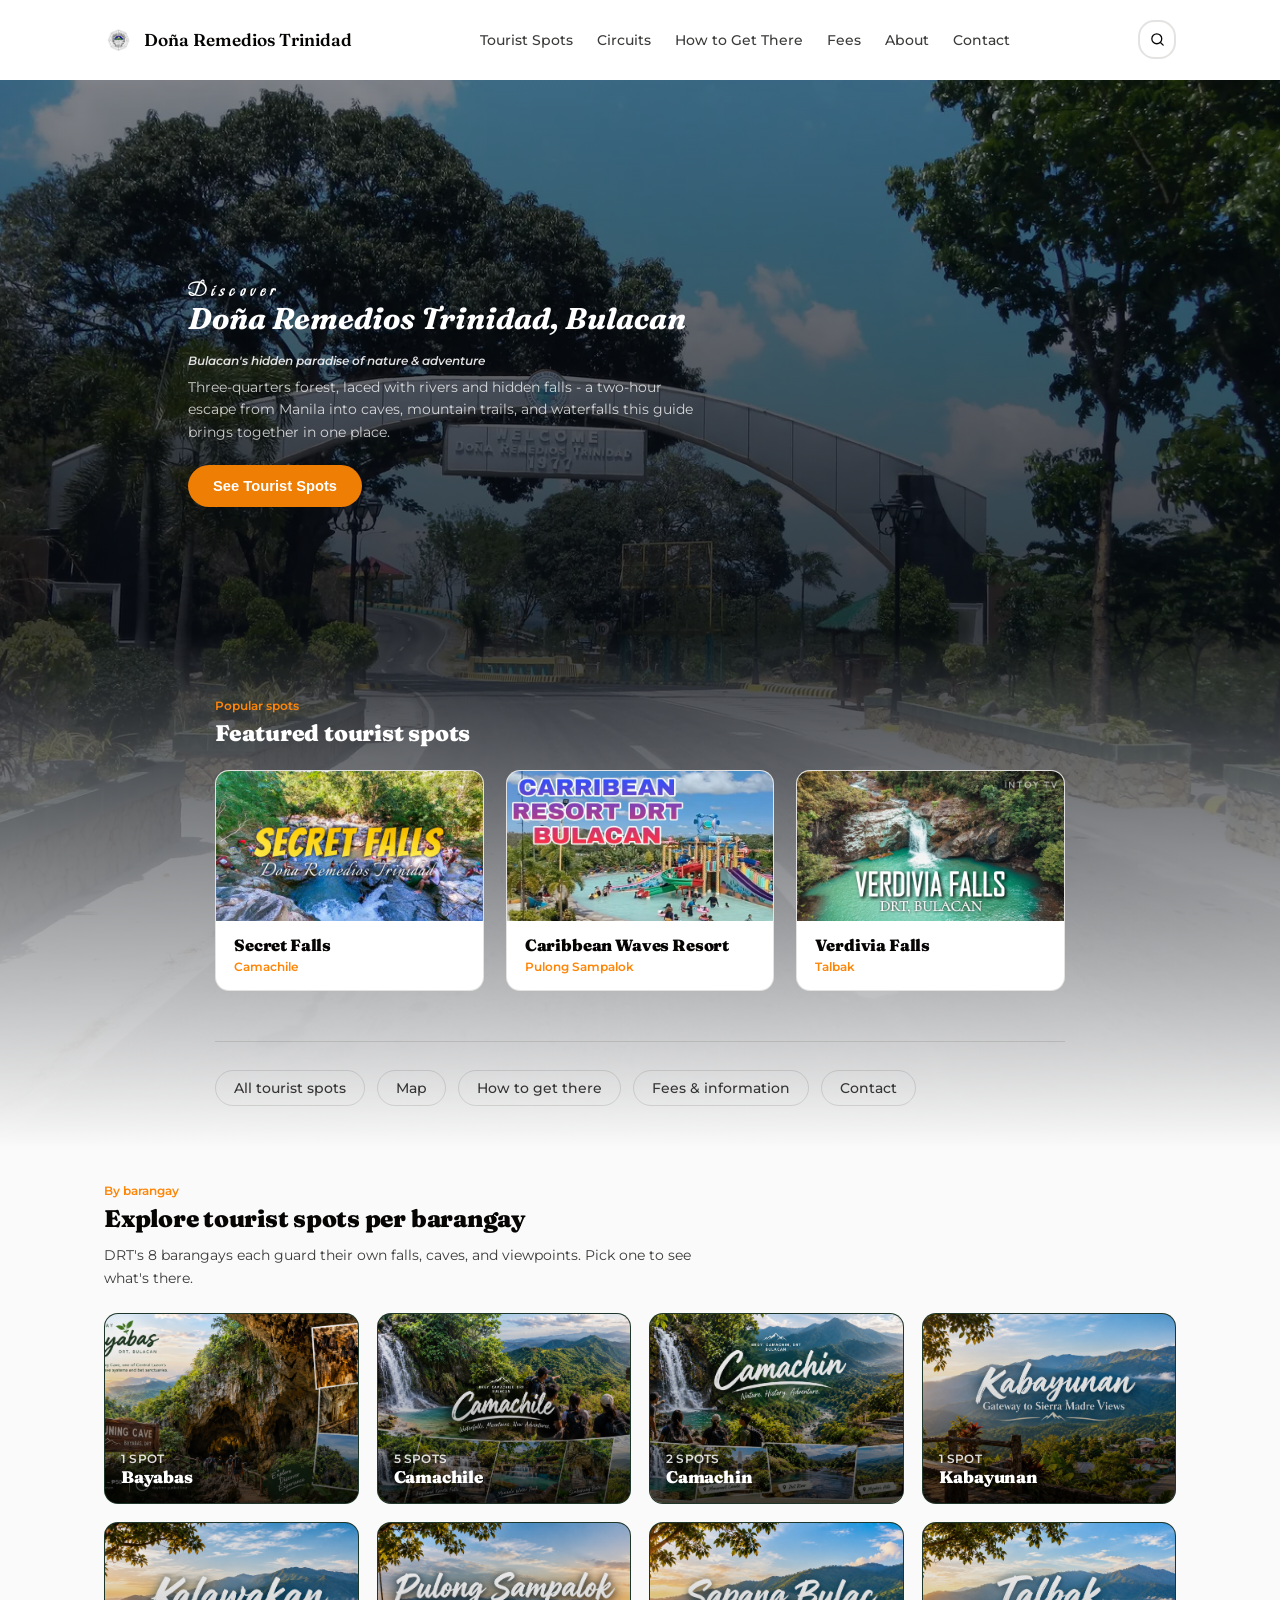
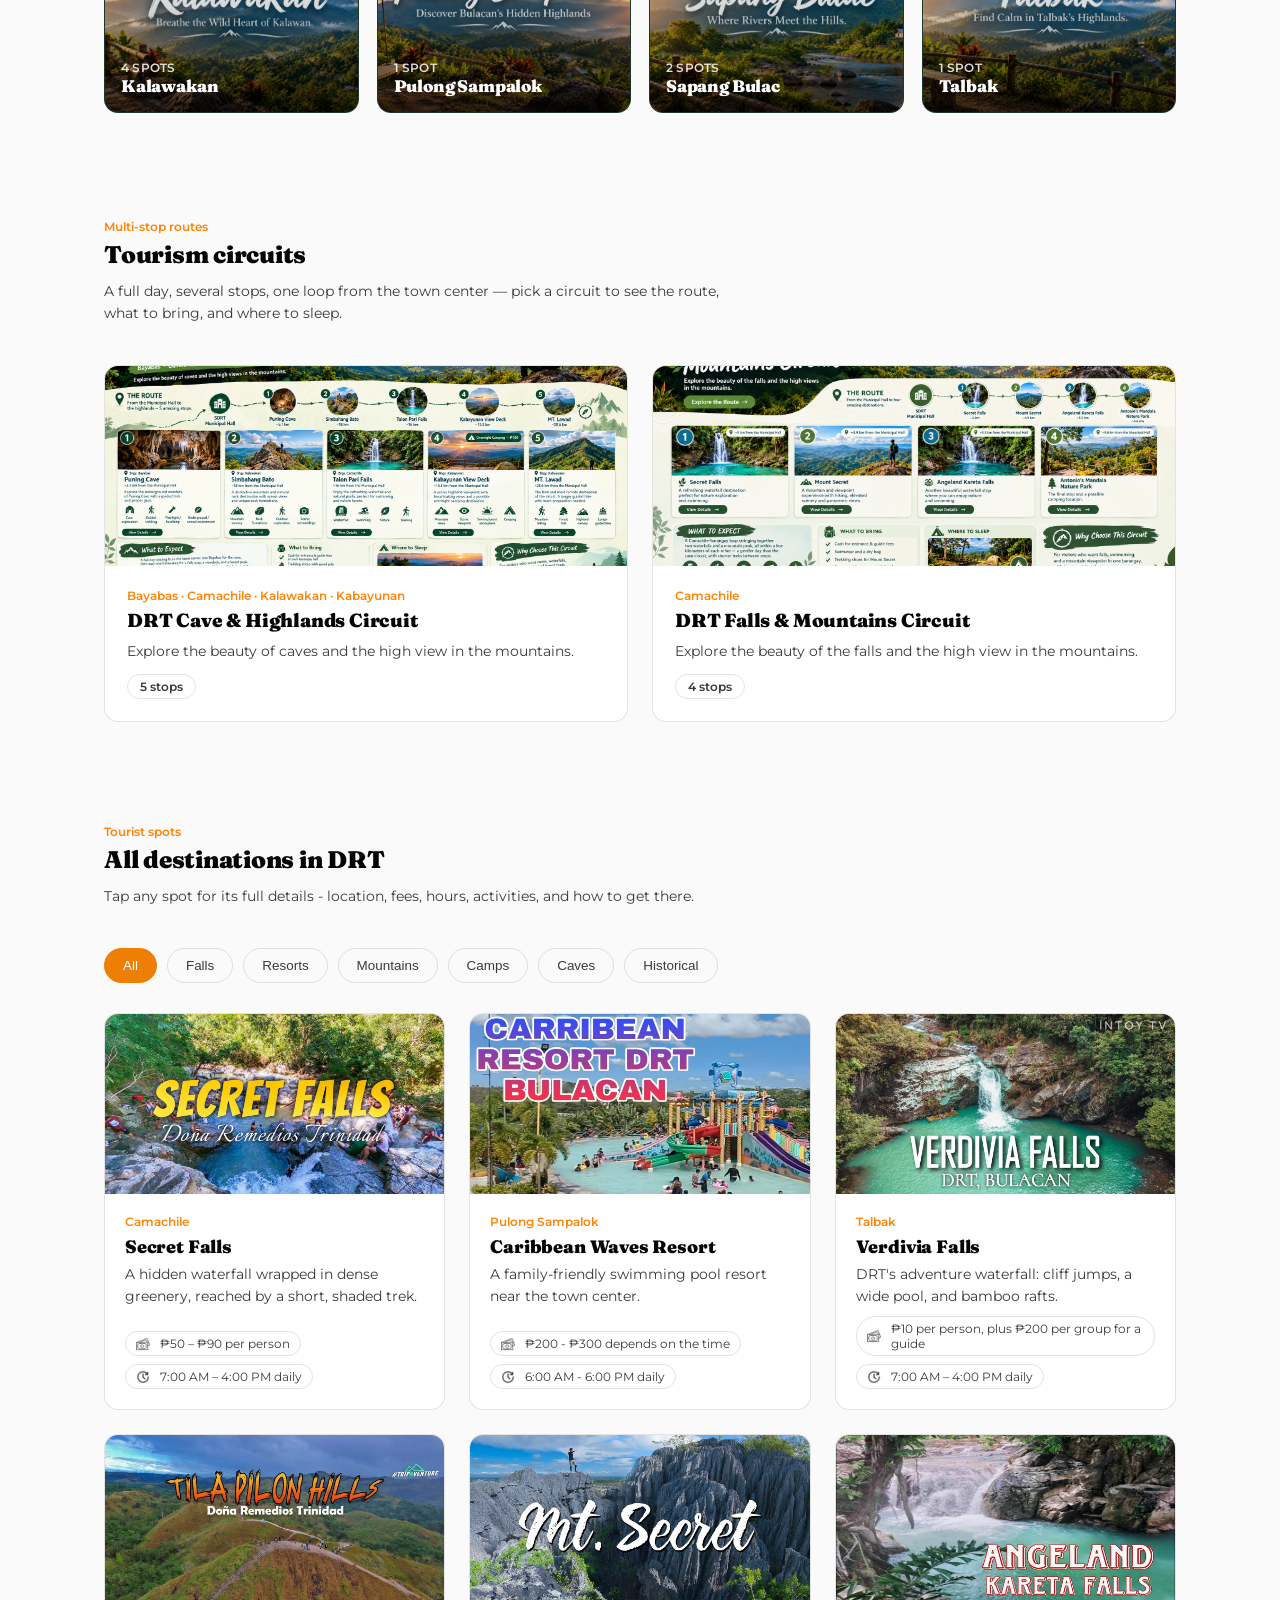
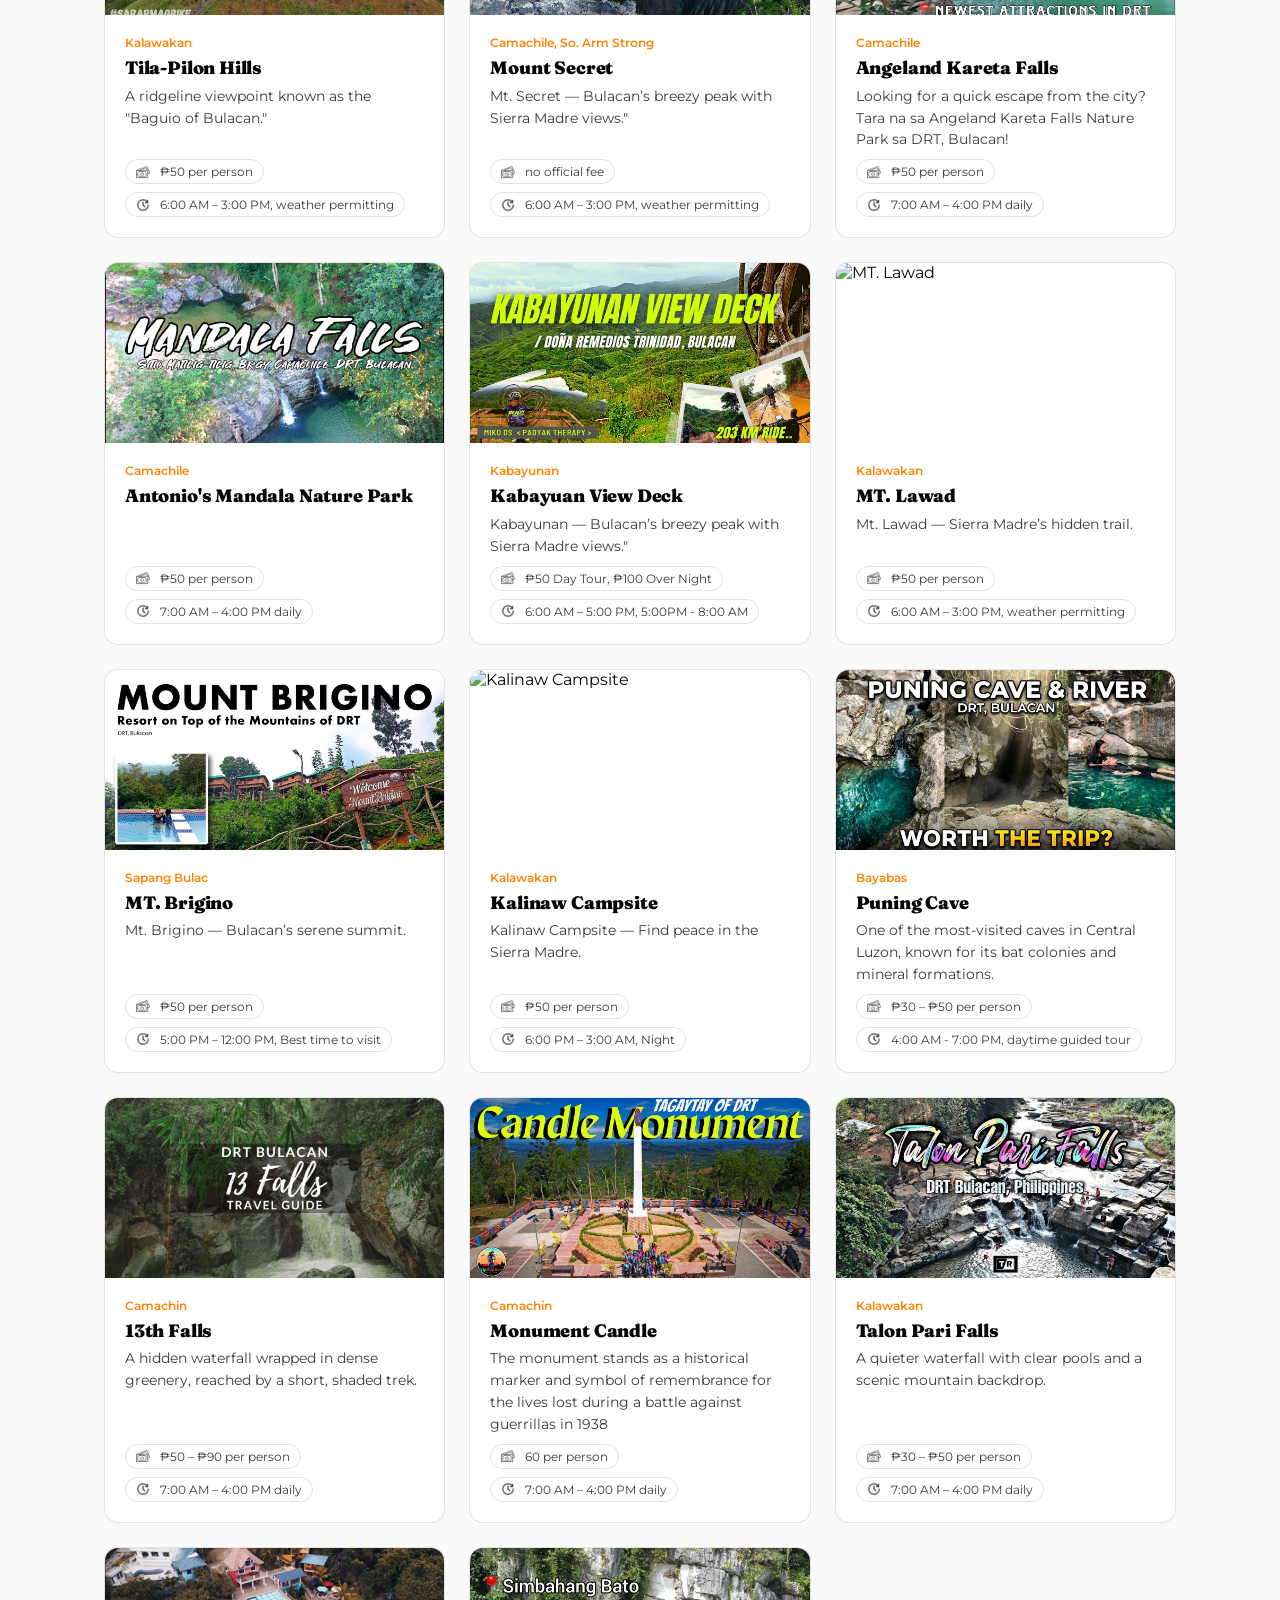
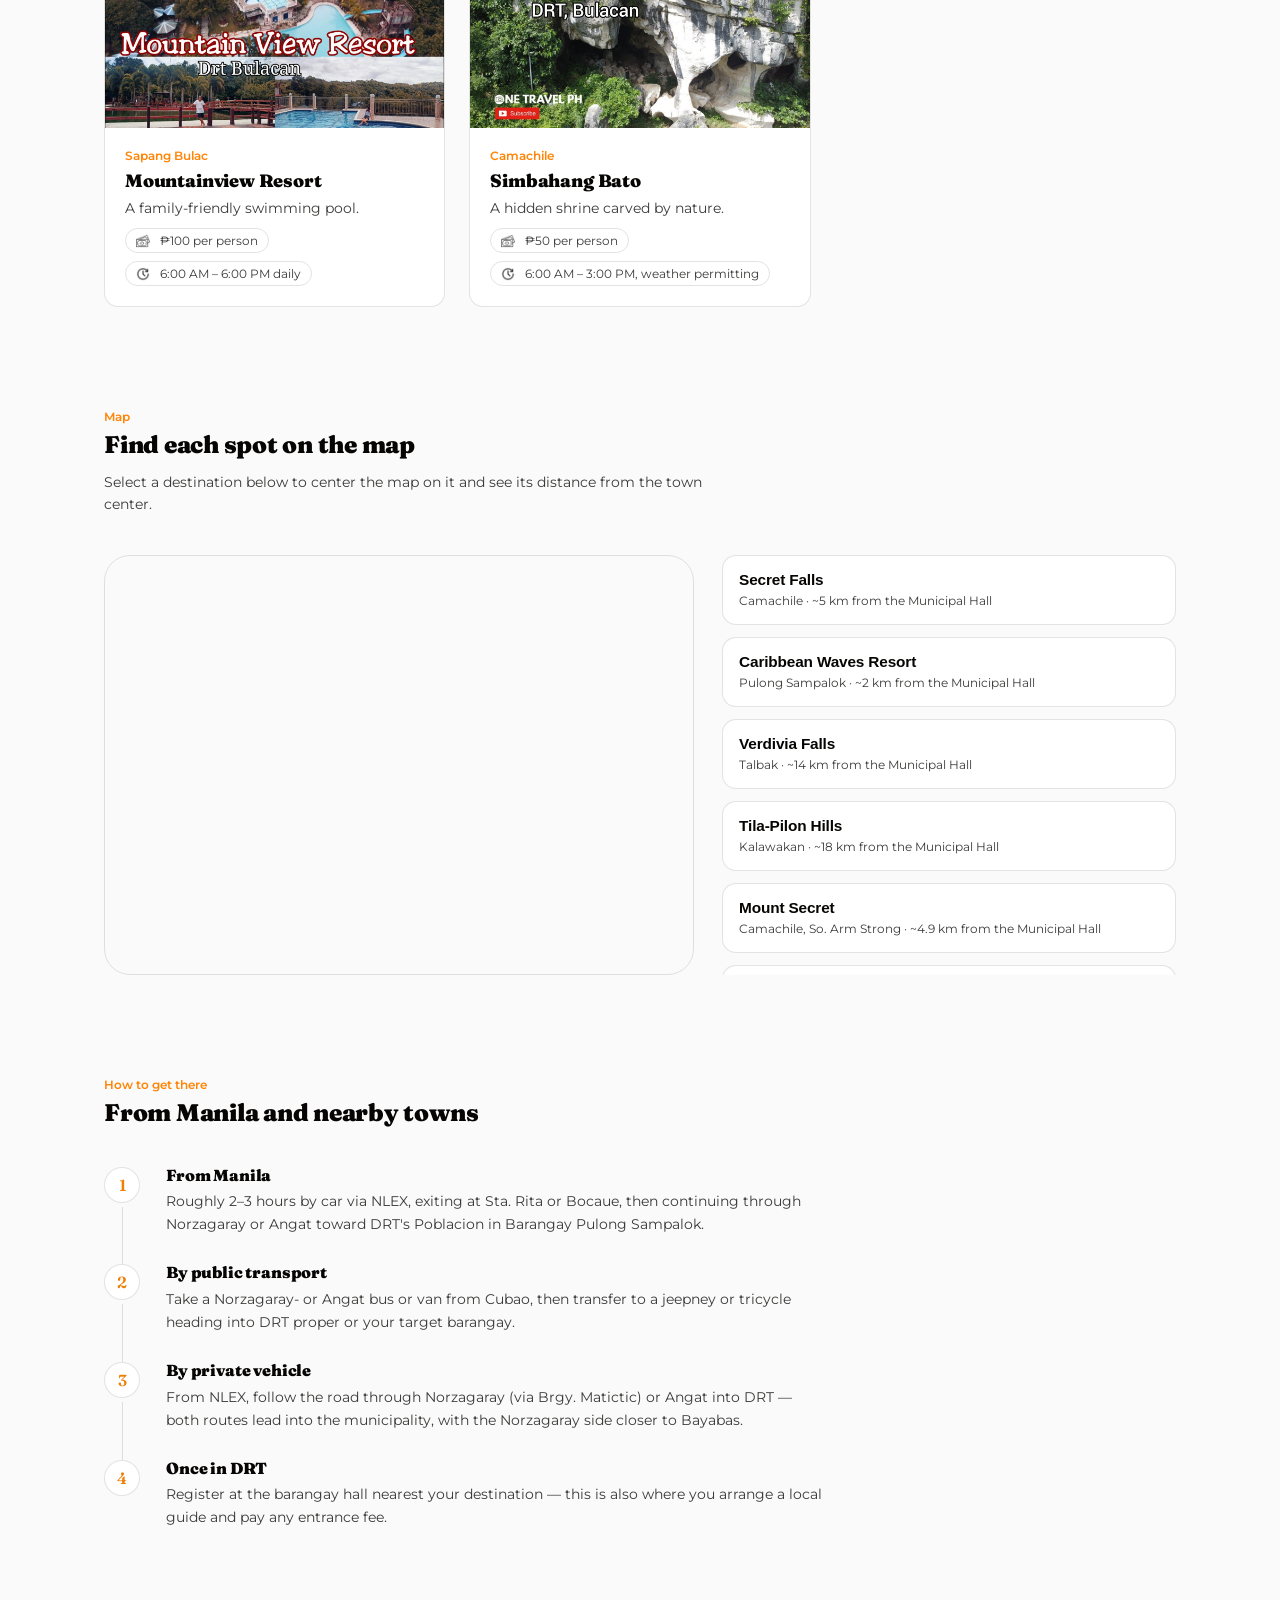
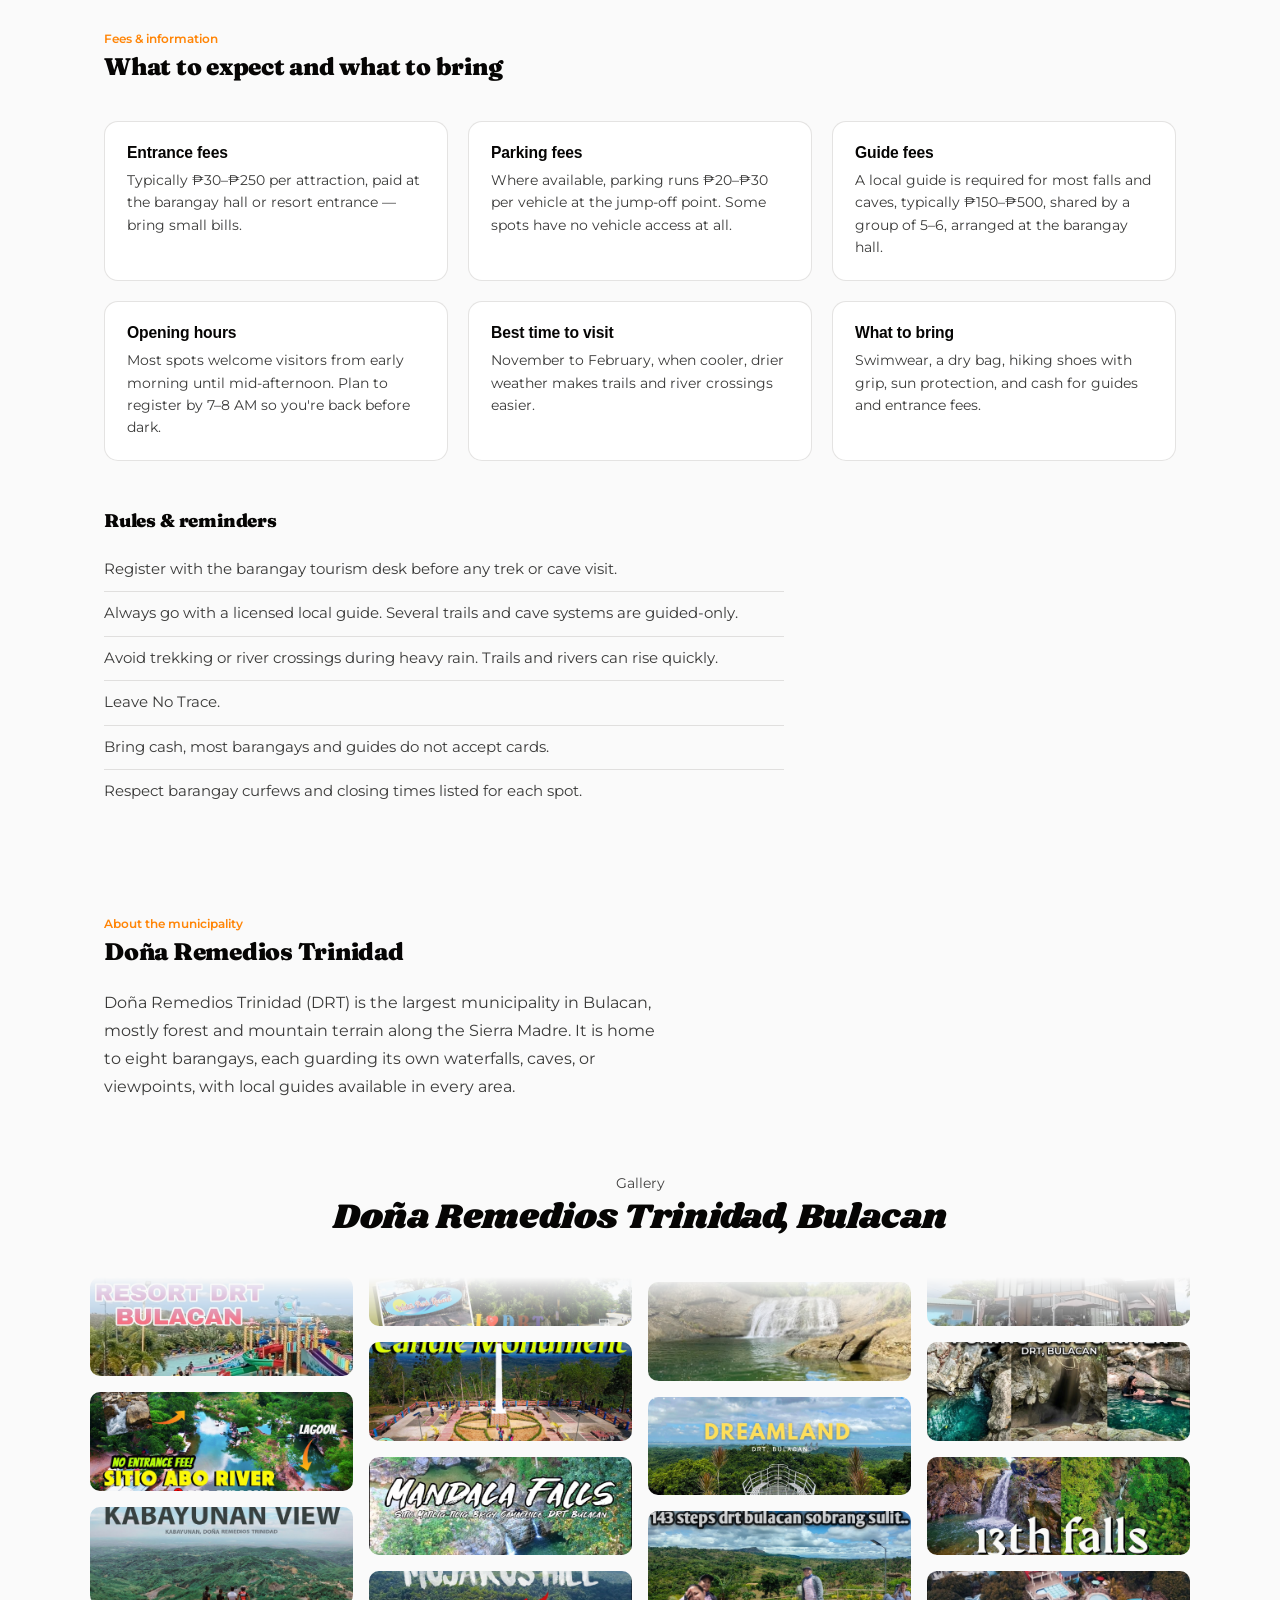
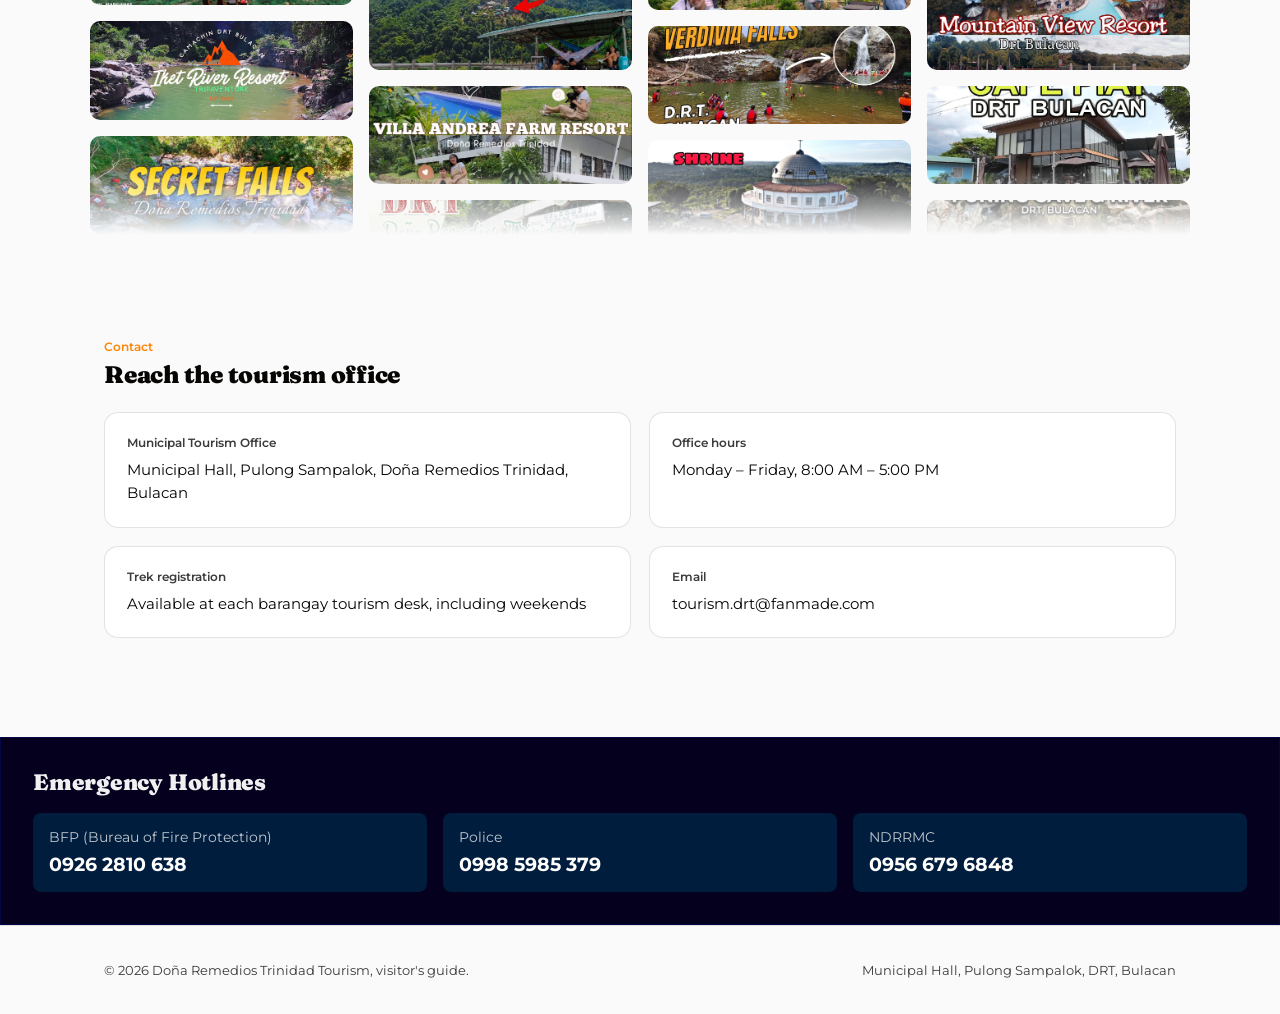
==== index.html @ 66dc741a "Add files via upload" ====
<!DOCTYPE html>
<html lang="en">
<head>
<meta charset="UTF-8">
<meta name="viewport" content="width=device-width, initial-scale=1.0">
<title>Doña Remedios Trinidad, Tourism Infomation</title>
<meta property="og:description" content="Bulacan's hidden paradise of nature and adventure.">
<meta name="google-site-verification" content="P0dgLpGMWsLiXskzpO_BP8j19hp_2osZcboId7dhQ0w" />
<meta name="msvalidate.01" content="FDBFBFBB916D1C356C876370F8D4CD67" />

<!-- Preload the LCP hero image (webp, responsive) so the browser starts fetching the right size immediately -->
<link rel="preload" as="image" type="image/webp"
      href="arko/arko1-1600.webp"
      imagesrcset="arko/arko1-640.webp 640w, arko/arko1-1080.webp 1080w, arko/arko1-1600.webp 1600w, arko/arko1-2560.webp 2560w"
      imagesizes="100vw" fetchpriority="high">
<link rel="preconnect" href="https://fonts.googleapis.com">
<link rel="preconnect" href="https://fonts.gstatic.com" crossorigin>
<link rel="preconnect" href="https://api.fontshare.com">
<link rel="preconnect" href="https://cdn.jsdelivr.net">

<link rel="stylesheet" href="https://api.fontshare.com/v2/css?f[]=switzer@800&display=swap">
<link href="https://fonts.googleapis.com/css2?family=Fraunces:opsz,wght@9..144,600;9..144,700;9..144,900&family=Montserrat:wght@400;500;600;700&family=Shrikhand&family=Beau+Rivage&display=swap" rel="stylesheet">
<link rel="stylesheet" href="styles.css">
</head>
<body>
<nav id="nav">
<div class="navwrap">
<a href="#home" class="logo">
<img src="icon/Drtlogo.png" alt="DRT Tourism" width="32" height="32">
Doña Remedios Trinidad
</a>
<ul class="navlinks" id="navlinks">
<li><a href="#spots">Tourist Spots</a></li>
<li><a href="#circuits">Circuits</a></li>
<li><a href="#getting-there">How to Get There</a></li>
<li><a href="#fees">Fees</a></li>
<li><a href="#about">About</a></li>
<li><a href="#contact">Contact</a></li>
</ul>
<div class="navtools">
<button class="icon-btn" id="searchToggle" aria-label="Search" title="Search">
<svg width="17" height="17" viewBox="0 0 24 24" fill="none"><circle cx="11" cy="11" r="7" stroke="currentColor" stroke-width="1.8"/><path d="M20 20L16.5 16.5" stroke="currentColor" stroke-width="1.8" stroke-linecap="round"/></svg>
</button>
<button class="hamburger" id="hamburger" aria-label="Menu"><span></span><span></span><span></span></button>
</div>
</div>
</nav>

<div id="searchBox">
<div class="wrap">
<svg width="18" height="18" viewBox="0 0 24 24" fill="none"><circle cx="11" cy="11" r="7" stroke="currentColor" stroke-width="1.8"/><path d="M20 20L16.5 16.5" stroke="currentColor" stroke-width="1.8" stroke-linecap="round"/></svg>
<input type="text" id="searchInput" placeholder="Search tourist spots, barangays, activities…">
<button class="icon-btn" id="searchClose">✕</button>
</div>
<div id="searchResults"></div>
</div>

<!--home-->
<section id="home">
<div class="hero-media">
<picture>
<source type="image/webp" sizes="100vw"
        srcset="arko/arko1-640.webp 640w, arko/arko1-1080.webp 1080w, arko/arko1-1600.webp 1600w, arko/arko1-2560.webp 2560w">
<img src="arko/arko1-1600.jpg"
     srcset="arko/arko1-640.jpg 640w, arko/arko1-1080.jpg 1080w, arko/arko1-1600.jpg 1600w, arko/arko1-2560.jpg 2560w"
     sizes="100vw"
     fetchpriority="high" decoding="async"
     alt="Welcome arch entrance to Doña Remedios Trinidad, Bulacan">
</picture>
</div>
<div class="hero-scrim"></div>
<div class="wrap hero-inner">
<h1 class="hero-title">
<span class="line" id="disc">Discover</span>
<span class="line accent">Doña Remedios Trinidad, Bulacan</span>
</h1>
<p class="hero-tagline" id="1">Bulacan's hidden paradise of nature &amp; adventure</p>
<p class="hero-desc" id="2">Three-quarters forest, laced with rivers and hidden falls - a two-hour escape from Manila into caves, mountain trails, and waterfalls this guide brings together in one place.</p>
<div class="hero-ctas">
<a href="#spots" class="btn btn-primary">See Tourist Spots</a>

</div>
</div>
<div class="wrap home-below">
<div class="section-head small">
<div class="eyebrow">Popular spots</div>
<h2>Featured tourist spots</h2>
</div>
<div class="featured-grid" id="featuredGrid"></div>
<div class="quicknav" id="quickNav"></div>
</div>
</section>


<!--explore per barangay-->
<section id="barangay-explore">
<div class="wrap">
<div class="section-head small">
<div class="eyebrow">By barangay</div>
<h2>Explore tourist spots per barangay</h2>
<p>DRT's 8 barangays each guard their own falls, caves, and viewpoints. Pick one to see what's there.</p>
</div>
<div class="brgy-grid" id="brgyGrid"></div>
</div>


</section>
<!-- circuit details -->
<section id="circuits">
<div class="wrap">
<div class="section-head">
<div class="eyebrow">Multi-stop routes</div>
<h2>Tourism circuits</h2>
<p>A full day, several stops, one loop from the town center — pick a circuit to see the route, what to bring, and where to sleep.</p>
</div>
<div class="circuit-grid" id="circuitGrid"></div>
</div>
</section>

<!--spots-->
<!--spots-->
<section id="spots">
<div class="wrap">
<div class="section-head">
<div class="eyebrow">Tourist spots</div>
<h2>All destinations in DRT</h2>
<p>Tap any spot for its full details - location, fees, hours, activities, and how to get there.</p>
</div>
<div class="spot-filters" id="spotFilters"></div>
<div class="spot-grid" id="spotGrid"></div>
</div>
</section>


<!--maps-->
<section id="map">
<div class="wrap">
<div class="section-head">
<div class="eyebrow">Map</div>
<h2>Find each spot on the map</h2>
<p>Select a destination below to center the map on it and see its distance from the town center.</p>
</div>
<div class="map-grid">
<div class="map-frame">
<iframe id="mapEmbed" loading="lazy" src="https://www.google.com/maps?q=Do%C3%B1a+Remedios+Trinidad,+Bulacan,+Philippines&output=embed" allowfullscreen></iframe>
</div>
<div class="map-list" id="mapList"></div>
</div>
</div>
</section>

<!--how to get there -->
<section id="getting-there">
<div class="wrap">
<div class="section-head">
<div class="eyebrow">How to get there</div>
<h2>From Manila and nearby towns</h2>
</div>
<div class="route-steps" id="routeSteps"></div>
</div>
</section>

<!-- fees -->
<section id="fees">
<div class="wrap">
<div class="section-head">
<div class="eyebrow">Fees &amp; information</div>
<h2>What to expect and what to bring</h2>
</div>
<div class="info-grid" id="infoGrid"></div>
<div class="rules-block">
<h3>Rules &amp; reminders</h3>
<ul class="rules-list" id="rulesList"></ul>
</div>
</div>
</section>

<!--about drt -->
<section id="about">
<div class="wrap about-grid">
<div>
<div class="section-head small">
<div class="eyebrow">About the municipality</div>
<h2>Doña Remedios Trinidad</h2>
</div>
<p class="about-text">Doña Remedios Trinidad (DRT) is the largest municipality in Bulacan, mostly forest and mountain terrain along the Sierra Madre. It is home to eight barangays, each guarding its own waterfalls, caves, or viewpoints, with local guides available in every area.</p>
</div>
</div>
</section>
<section id="marquee-gallery" class="drt-marquee-section">
<p class="drt-marquee-eyebrow">Gallery</p>
<h2 class="drt-marquee-title">Doña Remedios Trinidad, Bulacan</h2>
<div class="drt-marquee-grid" id="drtMarqueeGrid">
</div>
</section>

<div class="drt-marquee-lightbox" id="drtMarqueeLightbox">
<button class="drt-marquee-lightbox-close" id="drtMarqueeClose" aria-label="Close">&times;</button>
<img class="drt-marquee-lightbox-img" id="drtMarqueeLightboxImg" src="" alt="">
<div class="drt-marquee-lightbox-caption" id="drtMarqueeCaption"></div>
</div>


<!-- contact -->
<section id="contact">
<div class="wrap">
<div class="section-head small">
<div class="eyebrow">Contact</div>
<h2>Reach the tourism office</h2>
</div>
<div class="contact-grid" id="contactGrid"></div>
</div>
</section>

<!-- hotlines -->
<div class="emergency-hotlines">
<h3 id="emergency">Emergency Hotlines</h3>
<div class="hotline-grid">
<div class="hotline-card">
<span class="hotline-label">BFP (Bureau of Fire Protection)</span>
<a href="tel:09262810638" class="hotline-number">0926 2810 638</a>
</div>
<div class="hotline-card">
<span class="hotline-label">Police</span>
<a href="tel:09985985379" class="hotline-number">0998 5985 379</a>
</div>
<div class="hotline-card">
<span class="hotline-label">NDRRMC</span>
<a href="tel:09566796848" class="hotline-number">0956 679 6848</a>
</div>
</div>
</div>

<footer>
<div class="wrap footer-inner">
<span>&#xA9; 2026 Doña Remedios Trinidad Tourism, visitor's guide.</span>
<span>Municipal Hall, Pulong Sampalok, DRT, Bulacan</span>
</div>
</footer>

<!-- other details -->
<div id="detailModal">
<button class="dm-close" id="dmClose" aria-label="Close">✕</button>
<div class="dm-inner">
<div class="dm-media" id="dmMedia"></div>
<div class="dm-body">
<p class="dm-tag" id="dmTag"></p>
<h3 id="dmTitle"></h3>
<p class="dm-desc" id="dmDesc"></p>
<div class="dm-meta" id="dmMeta"></div>
<div class="dm-rules" id="dmRules"></div>
<a class="btn btn-primary dm-dir" id="dmDirections" target="_blank">Get Directions</a>
</div>
</div>
</div>
<div id="circuitModal">
  <button class="dm-close" id="circClose" aria-label="Close">✕</button>
  <div class="circ-inner">
    <div class="circ-media" id="circMedia"></div>
    <div class="circ-body">
      <p class="dm-tag" id="circTag"></p>
      <h3 id="circTitle"></h3>
      <p class="dm-desc" id="circDesc"></p>

      <div class="circ-subhead">Route</div>
      <div class="circ-route" id="circRoute"></div>

      <div class="circ-subhead">Stops</div>
      <div class="circ-stops" id="circStops"></div>

      <div class="circ-info-grid" id="circInfo"></div>

      <a class="btn btn-primary dm-dir" id="circDirections" target="_blank">Get Directions</a>
    </div>
  </div>
</div>

<script src="data.js" defer></script>
<script src="barangay/barangay-data.js" defer></script>
<script src="script.js" defer></script>
</body>
</html>
---- styles.css ----
:root {
    --bg: #fafafa;
    --bg-alt: #f5f5f5#f5f5f5;
    --surface: #ffffff;
    --surface-2: #f6f0e3;
    --text: #060504;
    --text-dim: rgba(4, 4, 3, 0.78);
    --text-faint: rgba(4, 4, 3, 0.78);
    --fern: #ef7e04;
    --river: #ff8507;
    --verdigris: #2c6e6a;
    --keppel: #3e8f79;
    --tea-green: #e4d9be;
    --gold: #c97d2e;
    --clay: #8a6a4a;
    --border: rgba(36, 31, 22, 0.12);
    --shadow: rgba(36, 31, 22, 0.12);
    --radius-sm: 6px;
    --radius-md: 14px;
    --radius-lg: 26px;
    --maxw: 1160px;

    --drt-forest: #1f3a2e;
    --drt-moss: #4c7a5d;
    --drt-sand: #e7dec5;
    --drt-paper: #faf8f2;
    --drt-ochre: #c97d2e;
    --drt-ink: #000000;
}
.drt-marquee-eyebrow {
    color: var(--text);
}
h2.drt-marquee-title,
.drt-marquee-title {
    color: var(--text) ;
    font-family: "Shrikhand", cursive;
    font-weight: 400 ;
    font-optical-sizing: auto;
    font-variation-settings: normal;
}
.drt-marquee-title {
    color: var(--text);
    font-family: "Shrikhand", cursive;
}
.icon-btn.active {
    background: var(--fern);
    color: #fff;
    border-color: var(--fern);
}

@media (prefers-reduced-motion: reduce) {
    * {
        transition-duration: 0.001ms ;
    }
}

* {
    box-sizing: border-box;
    margin: 0;
    padding: 0;
}

html {
    scroll-behavior: smooth;
}

.logo img {
    height: 28px;
    width: auto;
}

body {
    overflow-x: hidden;
    font-family: "Montserrat", sans-serif;
    background: var(--bg);
    color: var(--text);
    -webkit-font-smoothing: antialiased;
}

h1,
h2,
h3,
h4 {
    font-family: "Fraunces", serif;
    font-weight: 900;
    font-optical-sizing: none;
    font-variation-settings: "opsz" 9;
    letter-spacing: -0.01em;
    line-height: 1.1;
}
a {
    color: inherit;
    text-decoration: none;
}

img {
    max-width: 100%;
    display: block;
}

ul {
    list-style: none;
}

.wrap {
    max-width: var(--maxw);
    margin: 0 auto;
    
    padding: 0 clamp(20px, 5vw, 44px);
}

section {
    padding: 51px 0 51px;
}

.eyebrow {
    font-size: 12px;
    color: var(--river);
    font-weight: 600;
}

.section-head {
    max-width: 620px;
    margin-bottom: 40px;
}

.section-head.small {
    margin-bottom: 24px;
}

.section-head h2 {
    font-size: px;
    margin-top: 8px;
}

.section-head p {
    color: var(--text-dim);
    margin-top: 12px;
    font-size: 14px;
    line-height: 1.6;
}

.btn {
    display: inline-flex;
    align-items: center;
    gap: 8px;
    padding: 12px 24px;
    border-radius: 100px;
    font-weight: 600;
    font-size: 0.92rem;
    border: 1px solid transparent;
    cursor: pointer;
    transition:
        background 0.2s ease,
        border-color 0.2s ease;
    font-family: "Inter", sans-serif;
}

.btn-primary {
    background: var(--fern);
    color: #fff;
}

.btn-primary:hover {
    background: var(--river);
}

:focus-visible {
    outline: 2px solid var(--river);
    outline-offset: 3px;
}

/* ============ NAV ============ */
#nav {
    background-color: #fff;
    position: fixed;
    top: 0;
    left: 0;
    right: 0;
    z-index: 500;
    border-bottom: 1px solid transparent;
    padding: 20px 0;
    transition:
        background 0.3s ease,
        padding 0.3s ease,
        border-color 0.3s ease;
}

#nav.scrolled {
    background: var(--bg);
    padding: 12px 0;
    border-bottom: 1px solid var(--border);
}

section {
    scroll-margin-top: 80px;
}

#nav .navwrap {
    max-width: var(--maxw);
    margin: 0 auto;
    padding: 0 clamp(20px, 5vw, 44px);
    display: flex;
    align-items: center;
    justify-content: space-between;
}

.logo {
    font-family: "Fraunces", serif;
    font-weight: 600;
    font-size: 1.08rem;
    display: flex;
    align-items: center;
    gap: 9px;
}

.logo svg {
    width: 24px;
    height: 24px;
    color: var(--fern);
}
.navlinks {
    display: flex;
    gap: 24px;
}

.navlinks a {
    font-size: .86rem;
    color: var(--text-dim);
    font-weight: 500;
}

.navlinks a:hover {
    color: var(--river);
}

.hamburger {
    display: none;
    flex-direction: column;
    gap: 6px;
    background: none;
    border: none;
    cursor: pointer;
    padding: 6px;
}

.hamburger span {
    width: 22px;
    height: 2px;
    background: var(--text);
    display: block;
    transition: .2s;
}
@media(max-width:900px) {
    .navlinks {
        position: fixed;
        top: 0;
        right: 0;
        height: 100vh;
        width: min(300px, 80vw);
        background: var(--bg);
        flex-direction: column;
        padding: 90px 30px 40px;
        gap: 20px;
        transform: translateX(100%);
        transition: transform .3s ease;
        box-shadow: -16px 0 32px var(--shadow);
        z-index: 550;
    }

    .navlinks.open {
        transform: translateX(0);
    }

    .hamburger {
        display: flex;
    }
}

.navtools {
    display: flex;
    align-items: center;
    gap: 7px;
}

.icon-btn {
    width: 38px;
    height: 39px;
    border-radius: 43%;
    border: 2px solid var(--border);
    background: var(--surface);
    display: flex;
    align-items: center;
    justify-content: center;
    cursor: pointer;
    color: var(--text);
    flex-shrink: 0;
    transition:
        border-color 0.2s,
        color 0.2s;
}

.icon-btn:hover {
    border-color: var(--river);
    color: var(--river);
}

#searchBox {
    position: fixed;
    top: 0;
    left: 0;
    right: 0;
    background: var(--bg);
    z-index: 600;
    padding: 20px 0;
    transform: translateY(-100%);
    transition: transform 0.3s ease;
    border-bottom: 1px solid var(--border);
}

#searchBox.open {
    transform: translateY(0);
}

#searchBox .wrap {
    display: flex;
    gap: 14px;
    align-items: center;
}

#searchBox input {
    flex: 1;
    background: var(--surface);
    border: 1px solid var(--border);
    border-radius: 100px;
    padding: 12px 20px;
    color: var(--text);
    font-size: 1rem;
    font-family: "Inter", sans-serif;
}

#searchResults {
    max-width: var(--maxw);
    margin: 12px auto 0;
    padding: 0 clamp(20px, 5vw, 44px);
    display: flex;
    flex-direction: column;
    gap: 6px;
    max-height: 60vh;
    overflow-y: auto;
}

#searchResults div {
    padding: 10px 14px;
    border-radius: var(--radius-sm);
    cursor: pointer;
    color: var(--text-dim);
    font-size: 0.92rem;
}

#searchResults div:hover {
    background: var(--surface);
    color: var(--text);
}

@media (max-width: 900px) {
    .navlinks {
        position: fixed;
        top: 0;
        right: 0;
        height: 100vh;
        width: min(300px, 80vw);
        background: var(--bg);
        flex-direction: column;
        padding: 90px 30px 40px;
        gap: 20px;
        transform: translateX(100%);
        transition: transform 0.3s ease;
        box-shadow: -16px 0 32px var(--shadow);
        z-index: 550;
    }

    .navlinks.open {
        transform: translateX(0);
    }

    .hamburger {
        display: flex;
    }
}

/* ============ HOME ============ */
#home {
    position: relative;
    min-height: 100svh;
    padding: 0;
    font-size: 15px;
    overflow: hidden;
    display: flex;
    flex-direction: column;
}

.hero-media {
    position: absolute;
    inset: 0;
    z-index: 0;
}

.hero-media img {
    width: 100%;
    height: 100%;
    object-fit: cover;
}

.hero-scrim {
    position: absolute;
    inset: 0;
    z-index: 1;
    background: linear-gradient(180deg, rgba(4, 8, 16, 0.45) 0%, rgba(4, 8, 16, 0.78) 55%, var(--bg) 100%);
}

.hero-inner {
    position: relative;
    z-index: 2;
    max-width: 680px;
    flex: 1;
    display: flex;
    flex-direction: column;
    justify-content: center;
    padding-top: 73px;
    padding-bottom: 0px;
    padding-left: clamp(16px, 3vw, 28px);
    margin: 160px;
}
@media (max-width: 900px) {
    .hero-inner {
        align-self: fle-start;
        width: 100%;
        max-width: 90%;
        padding-left: clamp(21px, -1vw, 22px);
        padding-right: clamp(0, 5vw, 24px);
        margin: 0;
        text-align: left;
    }
    .hero-title {
        font-size: clamp(2rem, 9vw, 3rem);
    }
    .hero-title .line.accent {
        font-size: clamp(2.2rem, 9.5vw, 3.4rem);
    }
}
.hero-eyebrow {
    display: inline-flex;
    align-items: center;
    gap: 10px;
    padding: 7px 16px 7px 8px;
    border: 1px solid rgba(255, 255, 255, 0.18);
    border-radius: 100px;
    font-size: 0.82rem;
    color: rgba(255, 255, 255, 0.85);
    margin-bottom: 26px;
    background: rgba(14, 24, 38, 0.35);
    backdrop-filter: blur(6px);
    animation: heroUp 0.7s ease both;
}

.hero-eyebrow .dot {
    width: 8px;
    height: 8px;
    border-radius: 50%;
    background: var(--river);
    box-shadow: 0 0 0 4px rgba(44, 110, 106, 0.28);
}

.hero-title {
    font-family: "Switzer", "Inter", sans-serif;
    font-size: clamp(2.6rem, 7vw, 4.6rem);
    font-weight: 800;
    letter-spacing: 0.07em;
    color: #fff;
}

.hero-title .line {
    font-family: "Beau Rivage", cursive;
    display: block;
    margin-top: 49px;
    font-size: 18px;
    animation: heroUp 0.8s ease both;
}

.hero-title .line.accent {
    font-family: "Fraunces", serif;
    font-weight: bold;
    font-style: oblique;
    color: white;
    font-size: 30px;
    line-height: 0.97;
    margin-top: 2px;
    animation-delay: 0.08s;
    letter-spacing: 0;
}

.hero-tagline {
    font-size: 12px;
    color: rgba(255, 255, 255, 0.88);
    margin: 20px 0 8px;
    font-style: italic;
    font-weight: 580;
    animation: heroUp 0.8s ease 0.16s both;
}

.hero-desc {
    color: rgba(255, 255, 255, 0.78);
    font-size: 14px;
    max-width: 520px;
    line-height: 1.6;
    margin-bottom: 22px;
    animation: heroUp 0.8s ease 0.24s both;
}

.hero-ctas {
    display: flex;
    gap: 15px;
    flex-wrap: wrap;
    animation: heroUp 0.8s ease 0.32s both;
}

.hero-ctas .btn-outline {
    color: #fff;
    border-color: rgba(255, 255, 255, 0.4);
}

.hero-ctas .btn-outline:hover {
    border-color: var(--fern);
    color: #fff;
    background: rgba(255, 255, 255, 0.08);
}

@keyframes heroUp {
    from {
        opacity: 0;
        transform: translateY(16px);
    }

    to {
        opacity: 1;
        transform: translateY(0);
    }
}

.home-below {
    position: relative;
    z-index: 2;
    padding-top: 31px;
    padding-bottom: 42px;
}

.home-below .section-head h2 {
    color: #fff;
}

@media (prefers-reduced-motion: reduce) {
    .hero-eyebrow,
    .hero-title .line,
    .hero-tagline,
    .hero-desc,
    .hero-ctas {
        animation: none;
    }
}

.featured-grid {
    display: grid;
    grid-template-columns: repeat(3, 1fr);
    gap: 22px;
    margin-bottom: 50px;
}

.featured-card {
    background: var(--surface);
    border: 1px solid var(--border);
    border-radius: var(--radius-md);
    overflow: hidden;
    cursor: pointer;
}

.featured-card .fc-media {
    height: clamp(120px, 20vw, 150px);
}

.featured-card .fc-media img,
.featured-card .fc-media svg {
    width: 100%;
    height: 100%;
    object-fit: cover;
}

.featured-card .fc-body {
    padding: 16px 18px;
}

.featured-card h4 {
    font-size: 1.02rem;
}

.featured-card .loc {
    color: var(--river);
    font-size: 0.76rem;
    font-weight: 600;
    margin-top: 4px;
}

@media (max-width: 900px) {
    .featured-grid {
        grid-template-columns: 1fr 1fr;
    }
}

@media (max-width: 560px) {
    .featured-grid {
        grid-template-columns: 1fr;
    }
}

.quicknav {
    display: flex;
    flex-wrap: wrap;
    gap: 12px;
    border-top: 1px solid var(--border);
    padding-top: 28px;
}

.quicknav a {
    padding: 9px 18px;
    border-radius: 100px;
    border: 1px solid var(--border);
    font-size: 0.85rem;
    color: var(--text-dim);
    font-weight: 500;
}

.quicknav a:hover {
    border-color: var(--fern);
    color: var(--fern);
}

/* ============ TOURIST SPOTS ============ */
#spots {
    background: var(--bg-alt);
}

.spot-filters {
    display: flex;
    gap: 10px;
    flex-wrap: wrap;
    margin-bottom: 30px;
}

.filter-btn {
    padding: 9px 18px;
    border-radius: 100px;
    border: 1px solid var(--border);
    background: transparent;
    color: var(--text-dim);
    font-size: 0.84rem;
    cursor: pointer;
    font-family: "Inter", sans-serif;
    font-weight: 500;
}

.filter-btn.active {
    background: var(--fern);
    color: #fff;
    border-color: var(--fern);
}

.spot-grid {
    display: grid;
    grid-template-columns: repeat(3, 1fr);
    gap: 24px;
}

.spot-card {
    background: var(--surface);
    border: 1px solid var(--border);
    border-radius: var(--radius-md);
    overflow: hidden;
    cursor: pointer;
    display: flex;
    flex-direction: column;
}

.spot-media {
    height: clamp(140px, 25vw, 180px);
}

.spot-media img,
.spot-media svg {
    width: 100%;
    height: 100%;
    object-fit: cover;
}

.spot-body {
    padding: 20px;
    display: flex;
    flex-direction: column;
    gap: 8px;
    flex: 1;
}

.spot-body .loc {
    color: var(--river);
    font-size: 0.76rem;
    font-weight: 600;
}

.spot-body h3 {
    font-size: 1.12rem;
}

.spot-body p {
    color: var(--text-dim);
    font-size: 0.88rem;
    line-height: 1.55;
    flex: 1;
}

.spot-facts {
    display: flex;
    flex-wrap: wrap;
    gap: 8px;
    font-size: 0.76rem;
    color: var(--text-faint);
}

.spot-facts span {
    border: 1px solid var(--border);
    border-radius: 100px;
    padding: 4px 10px;
    display: inline-flex;
    align-items: center;
    gap: 5px;
}

.meta-icon {
    width: 14px;
    height: 14px;
    object-fit: contain;
    display: inline-block;
    vertical-align: -2px;
    margin-right: 5px;
}
.meta-icon {
    filter: brightness(0);
    opacity: 0.75;
    transition: filter 0.3s ease;
}

.dm-meta .k {
    display: flex;
    align-items: center;
}

@media (max-width: 980px) {
    .spot-grid {
        grid-template-columns: 1fr 1fr;
    }
}

@media (max-width: 620px) {
    .spot-grid {
        grid-template-columns: 1fr;
    }
}

/* ============ MAP ============ */
.map-grid {
    display: grid;
    grid-template-columns: 1.3fr 1fr;
    gap: 28px;
    align-items: start;
}

.map-frame {
    border-radius: var(--radius-lg);
    overflow: hidden;
    border: 1px solid var(--border);
    height: 420px;
}

.map-frame iframe {
    width: 100%;
    height: 100%;
    border: 0;
}

.map-list {
    display: flex;
    flex-direction: column;
    gap: 12px;
    max-height: 420px;
    overflow-y: auto;
}

.map-item {
    background: var(--surface);
    border: 1px solid var(--border);
    border-radius: var(--radius-md);
    padding: 16px;
    cursor: pointer;
}

.map-item.active {
    border-color: var(--fern);
}

.map-item h4 {
    font-size: 0.96rem;
    font-weight: 600;
    font-family: "Inter", sans-serif;
}

.map-item p {
    color: var(--text-faint);
    font-size: 0.78rem;
    margin-top: 4px;
}

@media (max-width: 900px) {
    .map-grid {
        grid-template-columns: 1fr;
    }

    .map-frame {
        height: 320px;
    }

    .map-list {
        max-height: none;
    }
}

/* ============ HOW TO GET THERE ============ */
.route-steps {
    display: flex;
    flex-direction: column;
    gap: 0;
    max-width: 720px;
}

.route-step {
    display: grid;
    grid-template-columns: 44px 1fr;
    gap: 18px;
    padding-bottom: 28px;
    position: relative;
}

.route-step:last-child {
    padding-bottom: 0;
}

.route-num {
    width: 36px;
    height: 36px;
    border-radius: 50%;
    background: var(--surface);
    border: 1px solid var(--border);
    display: flex;
    align-items: center;
    justify-content: center;
    font-family: "Fraunces", serif;
    font-weight: 600;
    color: var(--fern);
    z-index: 2;
}

.route-step:not(:last-child)::before {
    content: "";
    position: absolute;
    left: 18px;
    top: 40px;
    bottom: 0;
    width: 1px;
    background: var(--border);
}

.route-step h4 {
    font-size: 1rem;
    margin-bottom: 6px;
}

.route-step p {
    color: var(--text-dim);
    font-size: 0.9rem;
    line-height: 1.6;
}

/* ============ FEES ============ */
#fees {
    background: var(--bg-alt);
}

.info-grid {
    display: grid;
    grid-template-columns: repeat(3, 1fr);
    gap: 20px;
    margin-bottom: 50px;
}

.info-card {
    background: var(--surface);
    border: 1px solid var(--border);
    border-radius: var(--radius-md);
    padding: 22px;
}

.info-card h4 {
    font-size: 0.98rem;
    margin-bottom: 8px;
    font-family: "Inter", sans-serif;
    font-weight: 600;
}

.info-card p {
    color: var(--text-dim);
    font-size: 0.87rem;
    line-height: 1.6;
}

@media (max-width: 900px) {
    .info-grid {
        grid-template-columns: 1fr 1fr;
    }
}

@media (max-width: 560px) {
    .info-grid {
        grid-template-columns: 1fr;
    }
}

.rules-block {
    max-width: 680px;
}

.rules-block h3 {
    font-size: 1.15rem;
    margin-bottom: 16px;
}

.rules-list li {
    color: var(--text-dim);
    font-size: 0.92rem;
    line-height: 1.6;
    padding: 10px 0;
    border-top: 1px solid var(--border);
}
.rules-list li:first-child {
    border-top: none;
}

.about-grid {
    display: grid;
    grid-template-columns: 1.2fr 1fr;
    gap: 44px;
    align-items: start;
}

.about-text {
    color: var(--text-dim);
    font-size: 1rem;
    line-height: 1.75;
}

.office-card {
    background: var(--surface);
    border: 1px solid var(--border);
    border-radius: var(--radius-md);
    padding: 26px;
}

.office-card h4 {
    font-size: 1.02rem;
    margin-bottom: 10px;
}

.office-card p {
    color: var(--text-dim);
    font-size: 0.9rem;
    line-height: 1.6;
}

.office-card p.muted {
    color: var(--text-faint);
    font-size: 0.82rem;
    margin-top: 10px;
}

@media (max-width: 800px) {
    .about-grid {
        grid-template-columns: 1fr;
    }
}

/* ============ CONTACT ============ */
.contact-grid {
    display: grid;
    grid-template-columns: repeat(2, 1fr);
    gap: 18px;
}

.contact-card {
    background: var(--surface);
    border: 1px solid var(--border);
    border-radius: var(--radius-md);
    padding: 22px;
}

.contact-card .label {
    font-size: 0.76rem;
    color: var(--text-faint);
    font-weight: 600;
    margin-bottom: 8px;
}

.contact-card .value {
    font-size: 0.96rem;
    line-height: 1.5;
}

@media (max-width: 600px) {
    .contact-grid {
        grid-template-columns: 1fr;
    }
}

/* ============ FOOTER ============ */
footer {
    padding: 36px 0;
    border-top: 1px solid var(--border);
}

.footer-inner {
    display: flex;
    justify-content: space-between;
    flex-wrap: wrap;
    gap: 8px;
    color: var(--text-faint);
    font-size: 0.82rem;
}

/* ============ PLACE DETAILS MODAL ============ */
#detailModal {
    position: fixed;
    inset: 0;
    background: rgba(6, 14, 10, 0.88);
    z-index: 900;
    display: none;
    align-items: center;
    justify-content: center;
    padding: 30px;
}

#detailModal.open {
    display: flex;
}

.dm-inner {
    max-width: 620px;
    width: 100%;
    max-height: 88vh;
    overflow-y: auto;
    background: var(--surface);
    border-radius: var(--radius-md);
    border: 1px solid var(--border);
}

.dm-media {
    height: clamp(180px, 45vw, 280px);
}

.dm-media img,
.dm-media svg {
    width: 100%;
    height: 100%;
    object-fit: cover;
    display: block;
}

.dm-body {
    padding: 26px 28px 30px;
}

.dm-tag {
    color: var(--river);
    font-size: 0.78rem;
    font-weight: 600;
    margin-bottom: 6px;
}

.dm-desc {
    color: var(--text-dim);
    font-size: 14px;
    line-height: 1.65;
    margin: 14px 0 20px;
}

.dm-meta {
    display: grid;
    grid-template-columns: 1fr 1fr;
    gap: 14px 20px;
    margin-bottom: 24px;
}

.dm-meta div {
    padding: 12px 0;
    border-bottom: 1px solid var(--border);
}

.dm-meta div:last-child {
    border-bottom: none;
}

.dm-meta .k {
    font-size: 0.72rem;
    color: var(--text-faint);
    font-weight: 600;
}

.dm-meta .v {
    font-size: 0.86rem;
    margin-top: 4px;
}

.dm-rules {
    margin-bottom: 24px;
}

.dm-rules h4 {
    font-size: 0.78rem;
    color: var(--text-faint);
    font-weight: 600;
    text-transform: uppercase;
    letter-spacing: 0.02em;
    margin-bottom: 10px;
}

.dm-rules ul {
    list-style: none;
    margin: 0;
    padding: 0;
}

.dm-rules li {
    color: var(--text-dim);
    font-size: 0.86rem;
    line-height: 1.6;
    padding: 10px 0;
    border-top: 1px solid var(--border);
}

.dm-rules li:first-child {
    border-top: none;
}

.dm-close {
    position: absolute;
    top: 26px;
    right: 17px;
    width: 36px;
    height: 36px;
    border-radius: 50%;
    background: rgba(0, 0, 0, 0.55);
    color: #fff;
    border: 1.5px solid rgba(255, 255, 255, 0.5);
    display: flex;
    align-items: center;
    justify-content: center;
    font-size: 1.15rem;
    line-height: 1;
    cursor: pointer;
    z-index: 20;
    backdrop-filter: blur(4px);
    transition:
        background 0.2s ease,
        transform 0.2s ease;
}

.dm-close:hover {
    background: var(--river);
    border-color: var(--river);
    transform: scale(1.08);
}

.drt-marquee-section {
    margin-top: -31px;
    color: #fff;
    padding: 3.3rem 1.4rem;
    text-align: center;
}

.drt-marquee-eyebrow {
    font-size: 0.9rem;
    opacity: 0.75;
    margin: 0 0 0.4rem;
}

.drt-marquee-title {
    font-size: clamp(1.5rem, 3vw, 2.2rem);
    margin: 0 auto 2.5rem;
    max-width: 32ch;
    font-family:
        system-ui,
        -apple-system,
        "Segoe UI",
        sans-serif;
}

.drt-marquee-grid {
    display: flex;
    gap: 1rem;
    max-width: 1100px;
    height: 62vh;
    min-height: 420px;
    max-height: 640px;
    margin: 0 auto;
    overflow: hidden;
    -webkit-mask-image: linear-gradient(to bottom, transparent, #000 12%, #000 88%, transparent);
    mask-image: linear-gradient(to bottom, transparent, #000 12%, #000 88%, transparent);
}

.drt-marquee-col {
    flex: 1;
    overflow: hidden;
    position: relative;
}

/* Stagger columns up/down slightly for the offset look */
.drt-marquee-col:nth-child(2n) {
    margin-top: -50px;
}

.drt-marquee-col:nth-child(3n) {
    margin-top: -110px;
}

.drt-marquee-track {
    display: flex;
    flex-direction: column;
    gap: 1rem;
    animation: drt-marquee-up 26s linear infinite;
}

.drt-marquee-col.drt-reverse .drt-marquee-track {
    animation-name: drt-marquee-down;
}

.drt-marquee-item {
    border-radius: 10px;
    overflow: hidden;
    aspect-ratio: 8 / 3;
    cursor: pointer;
    flex-shrink: 0;
}

.drt-marquee-item img {
    width: 100%;
    height: 100%;
    object-fit: cover;
    display: block;
}

@keyframes drt-marquee-up {
    from {
        transform: translateY(0);
    }

    to {
        transform: translateY(-50%);
    }
}

@keyframes drt-marquee-down {
    from {
        transform: translateY(-50%);
    }

    to {
        transform: translateY(0);
    }
}

@media (max-width: 700px) {
    .drt-marquee-grid {
        gap: 0.6rem;
    }

    .drt-marquee-col:nth-child(n + 4) {
        display: none;
    }
}

@media (prefers-reduced-motion: reduce) {
    .drt-marquee-track {
        animation: none;
    }
}

/* explore per barangay */
#barangay-explore {
    padding: 35px 0 55px;
}

.brgy-grid {
    display: grid;
    grid-template-columns: repeat(4, 1fr);
    gap: 18px;
}

.brgy-card {
    position: relative;
    aspect-ratio: 4 / 3;
    border-radius: var(--radius-md);
    overflow: hidden;
    cursor: pointer;
    border: 1px solid var(--border);
    background: var(--drt-forest);
    display: block;
    text-decoration: none;
    color: inherit;
}

.brgy-card img {
    width: 100%;
    height: 100%;
    object-fit: cover;
    transition: transform 0.4s ease;
}

.brgy-card:hover img {
    transform: scale(1.06);
}

.brgy-card::after {
    content: "";
    position: absolute;
    inset: 0;
    background: linear-gradient(to top, rgba(0, 0, 0, 0.75) 0%, rgba(0, 0, 0, 0.15) 55%, rgba(0, 0, 0, 0) 100%);
}

.brgy-card-body {
    position: absolute;
    left: 0;
    right: 0;
    bottom: 0;
    padding: 16px;
    z-index: 1;
    color: #fff;
}

.brgy-card-body .brgy-count {
    font-size: 0.72rem;
    font-weight: 600;
    letter-spacing: 0.02em;
    opacity: 0.85;
    text-transform: uppercase;
}

.brgy-card-body h4 {
    font-size: 1.05rem;
    margin-top: 2px;
}

@media (max-width: 900px) {
    .brgy-grid {
        grid-template-columns: repeat(3, 1fr);
    }
}

@media (max-width: 560px) {
    .brgy-grid {
        grid-template-columns: repeat(2, 1fr);
    }
}

/* Marquee lightbox */
.drt-marquee-lightbox {
    display: none;
    position: fixed;
    inset: 0;
    background: rgba(0, 0, 0, 0.92);
    z-index: 1000;
    align-items: center;
    justify-content: center;
    flex-direction: column;
    padding: 2rem 1rem;
}

.drt-marquee-lightbox.drt-open {
    display: flex;
}

.drt-marquee-lightbox-img {
    max-width: min(90vw, 800px);
    max-height: 72vh;
    border-radius: 8px;
    box-shadow: 0 10px 40px rgba(0, 0, 0, 0.5);
}

.drt-marquee-lightbox-caption {
    color: #f2ede0;
    text-align: center;
    margin-top: 1rem;
    font-family: system-ui, sans-serif;
}

.drt-marquee-lightbox-close {
    position: absolute;
    top: 1.2rem;
    right: 1.5rem;
    background: none;
    border: none;
    color: #fff;
    font-size: 2rem;
    line-height: 1;
    cursor: pointer;
}

.dm-slider {
    position: relative;
    width: 100%;
    height: 100%;
}

.dm-slide {
    width: 100%;
    height: 100%;
    object-fit: cover;
    display: block;
}

.dm-slide-prev,
.dm-slide-next {
    position: absolute;
    top: 50%;
    transform: translateY(-50%);
    background: rgba(0, 0, 0, 0.45);
    color: #fff;
    border: none;
    width: 2.6rem;
    height: 2.6rem;
    border-radius: 50%;
    font-size: 1.6rem;
    cursor: pointer;
    z-index: 5;
}

.dm-slide-prev {
    left: 0.8rem;
}

.dm-slide-next {
    right: 0.8rem;
}

.dm-slide-prev:hover,
.dm-slide-next:hover {
    background: var(--river);
    border-color: var(--river);
}

.dm-slide-dots {
    position: absolute;
    bottom: 0.8rem;
    left: 50%;
    transform: translateX(-50%);
    display: flex;
    gap: 0.4rem;
    z-index: 5;
}

.dm-dot {
    width: 8px;
    height: 8px;
    border-radius: 50%;
    background: rgba(255, 255, 255, 0.5);
    cursor: pointer;
}

.dm-dot.active {
    background: #fff;
}

.emergency-hotlines {
    background-color: #04001d;
    margin-top: 3rem;
    padding: 2rem;
    
    border: 1px solid rgba(11, 32, 236, 0.2);
}

.emergency-hotlines h3 {
    margin-bottom: 1.2rem;
    font-size: 1.4rem;
}

.hotline-grid {
    display: grid;
    grid-template-columns: repeat(auto-fit, minmax(200px, 1fr));
    gap: 1rem;
}

.hotline-card {
    display: flex;
    flex-direction: column;
    gap: 0.4rem;
    padding: 1rem;
    border-radius: 8px;
    background: #011d3d;
}

#emergency {
    color: rgba(255, 255, 255, 0.94);
}

.hotline-label {
    font-size: 0.85rem;
    opacity: 0.75;
    color: #fff;
}

.hotline-number {
    font-size: 1.2rem;
    font-weight: 700;
    text-decoration: none;
    color: white;
}
/* ============ TOURISM CIRCUITS ============ */
.circuit-grid {
    display: grid;
    grid-template-columns: repeat(2, 1fr);
    gap: 24px;
}

.circuit-card {
    background: var(--surface);
    border: 1px solid var(--border);
    border-radius: var(--radius-md);
    overflow: hidden;
    cursor: pointer;
    display: flex;
    flex-direction: column;
}

.circuit-media {
    height: clamp(160px, 30vw, 200px);
}

.circuit-media img {
    width: 100%;
    height: 100%;
    object-fit: cover;
    display: block;
}

.circuit-body {
    padding: 22px;
    display: flex;
    flex-direction: column;
    gap: 8px;
}

.circuit-body h3 {
    font-size: 1.18rem;
}

.circuit-body .loc {
    color: var(--river);
    font-size: 0.76rem;
    font-weight: 600;
}

.circuit-body p {
    color: var(--text-dim);
    font-size: 0.9rem;
    line-height: 1.55;
}

.circuit-count {
    align-self: flex-start;
    margin-top: 4px;
    border: 1px solid var(--border);
    border-radius: 100px;
    padding: 4px 12px;
    font-size: 0.76rem;
    color: var(--text-faint);
    font-weight: 600;
}

@media (max-width: 760px) {
    .circuit-grid {
        grid-template-columns: 1fr;
    }
}

/* circuit detail modal */
#circuitModal {
    position: fixed;
    inset: 0;
    background: rgba(6, 14, 10, 0.88);
    z-index: 900;
    display: none;
    align-items: center;
    justify-content: center;
    padding: 30px;
}

#circuitModal.open {
    display: flex;
}

.circ-inner {
    max-width: 760px;
    width: 100%;
    max-height: 88vh;
    overflow-y: auto;
    background: var(--surface);
    border-radius: var(--radius-md);
    border: 1px solid var(--border);
}

.circ-media {
    height: 240px;
}

.circ-media img {
    width: 100%;
    height: 100%;
    object-fit: cover;
    display: block;
}

.circ-body {
    padding: 26px 28px 30px;
}

.circ-subhead {
    font-size: 0.78rem;
    color: var(--text-faint);
    font-weight: 600;
    text-transform: uppercase;
    letter-spacing: 0.02em;
    margin: 22px 0 12px;
}

.circ-route {
    display: flex;
    flex-wrap: wrap;
    align-items: center;
    gap: 10px;
    margin-bottom: 24px;
}

.circ-step {
    display: flex;
    align-items: center;
    gap: 8px;
    border: 1px solid var(--border);
    border-radius: 100px;
    padding: 8px 14px 8px 8px;
    background: var(--bg);
}

.circ-num {
    width: 24px;
    height: 24px;
    border-radius: 50%;
    background: var(--fern);
    color: #fff;
    font-size: 0.74rem;
    font-weight: 700;
    display: flex;
    align-items: center;
    justify-content: center;
    flex-shrink: 0;
}

.circ-label {
    font-size: 0.82rem;
    font-weight: 600;
}

.circ-arrow {
    color: var(--text-faint);
    font-size: 0.95rem;
}

.circ-stops {
    display: grid;
    grid-template-columns: repeat(auto-fill, minmax(130px, 1fr));
    gap: 14px;
    margin-bottom: 26px;
}

.circ-stop-card {
    border: 1px solid var(--border);
    border-radius: var(--radius-sm);
    overflow: hidden;
    cursor: pointer;
    background: var(--bg);
}

.circ-stop-media {
    height: clamp(70px, 18vw, 84px);
}

.circ-stop-media img {
    width: 100%;
    height: 100%;
    object-fit: cover;
    display: block;
}

.circ-stop-body {
    padding: 10px 12px 12px;
}

.circ-stop-body h4 {
    font-size: 0.82rem;
    line-height: 1.3;
}

.circ-stop-body p {
    color: var(--text-faint);
    font-size: 0.72rem;
    margin-top: 4px;
}

.circ-info-grid {
    display: grid;
    grid-template-columns: 1fr 1fr;
    gap: 16px;
    margin-bottom: 24px;
}

.circ-info-card {
    border: 1px solid var(--border);
    border-left: 3px solid var(--clay);
    border-radius: var(--radius-sm);
    padding: 16px 18px;
    background: var(--bg);
}

.circ-info-card.circ-info-why {
    border-left-color: var(--verdigris);
}

.circ-info-card h4 {
    font-size: 0.9rem;
    font-family: "Inter", sans-serif;
    font-weight: 600;
    margin-bottom: 8px;
}

.circ-info-card h5 {
    font-size: 0.78rem;
    font-family: "Inter", sans-serif;
    font-weight: 600;
    margin: 12px 0 6px;
    color: var(--text-faint);
}

.circ-info-card p {
    color: var(--text-dim);
    font-size: 0.84rem;
    line-height: 1.55;
}

.circ-info-card ul {
    margin-top: 6px;
}

.circ-info-card li {
    color: var(--text-dim);
    font-size: 0.82rem;
    line-height: 1.6;
    padding: 4px 0 4px 14px;
    position: relative;
}

.circ-info-card li::before {
    content: "";
    position: absolute;
    left: 0;
    top: 12px;
    width: 5px;
    height: 5px;
    border-radius: 50%;
    background: currentColor;
    opacity: 0.5;
}

@media (max-width: 700px) {
    .circ-info-grid {
        grid-template-columns: 1fr;
    }
}
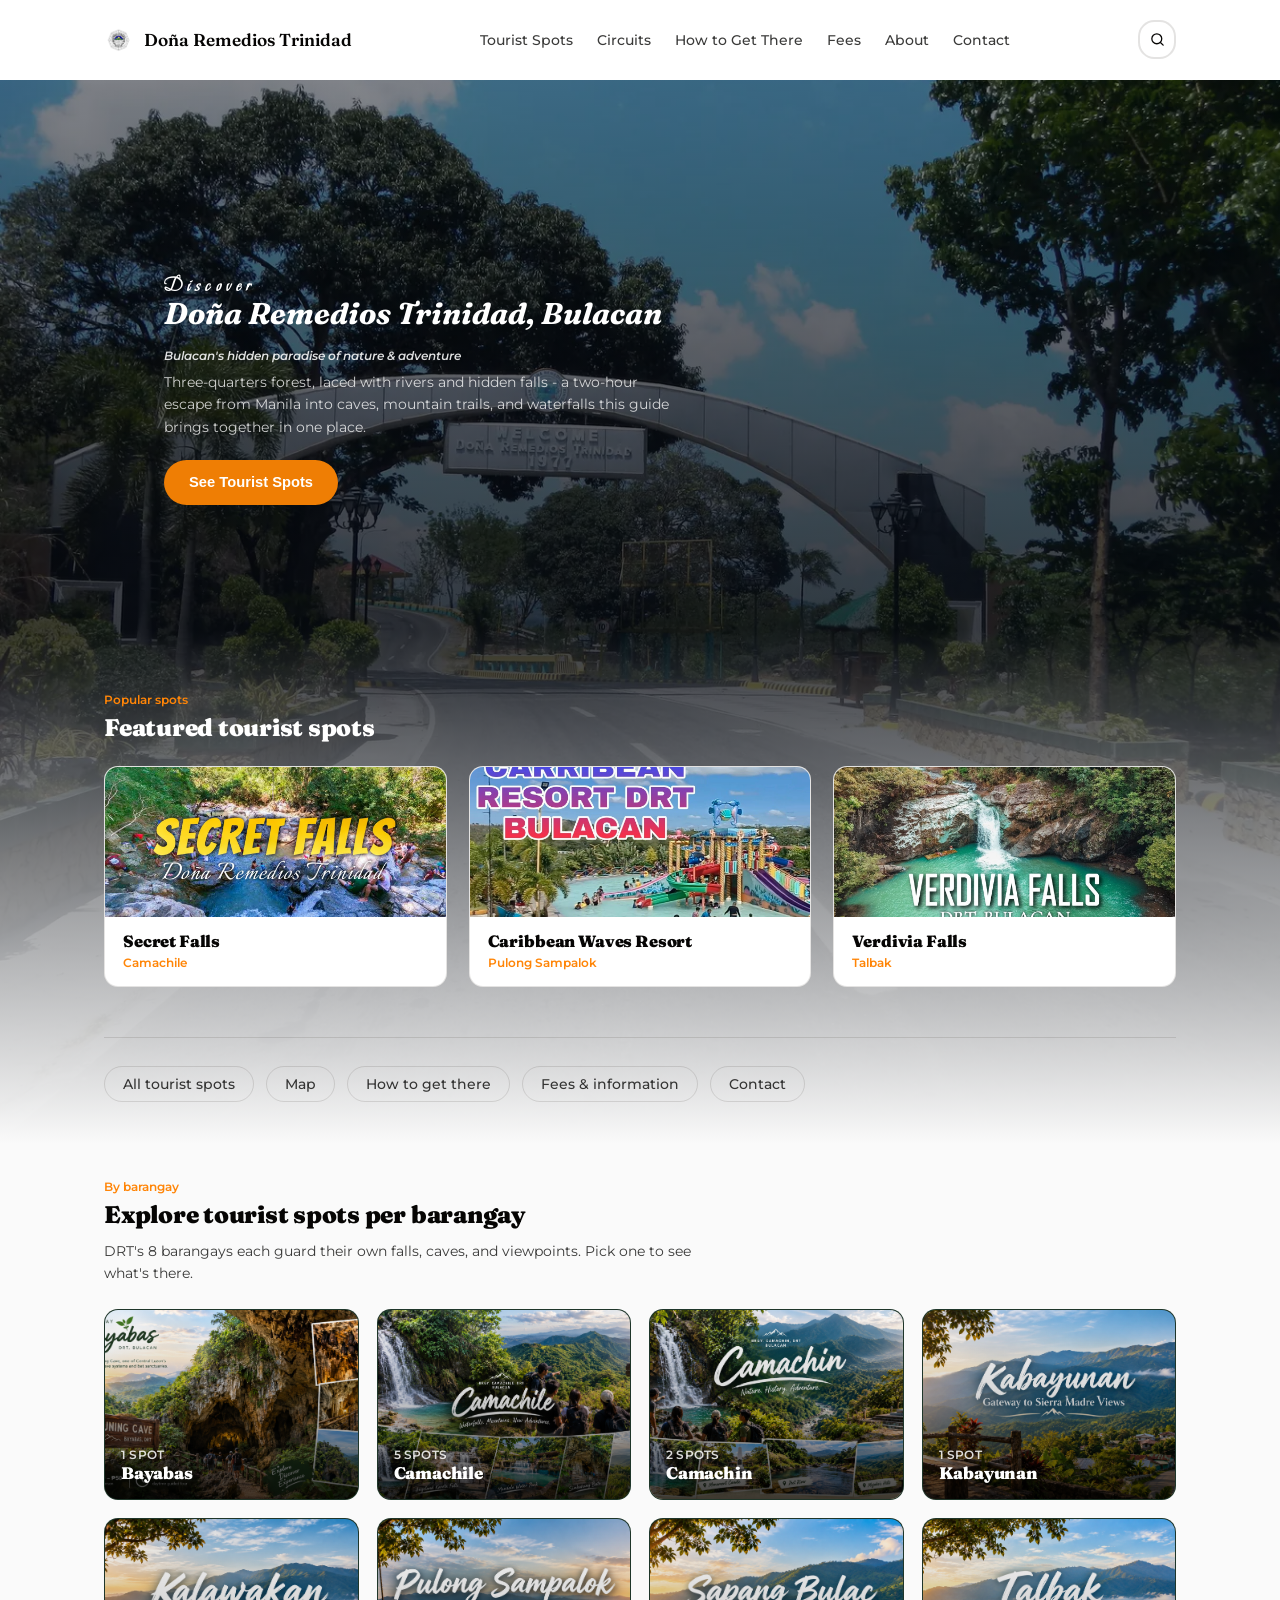
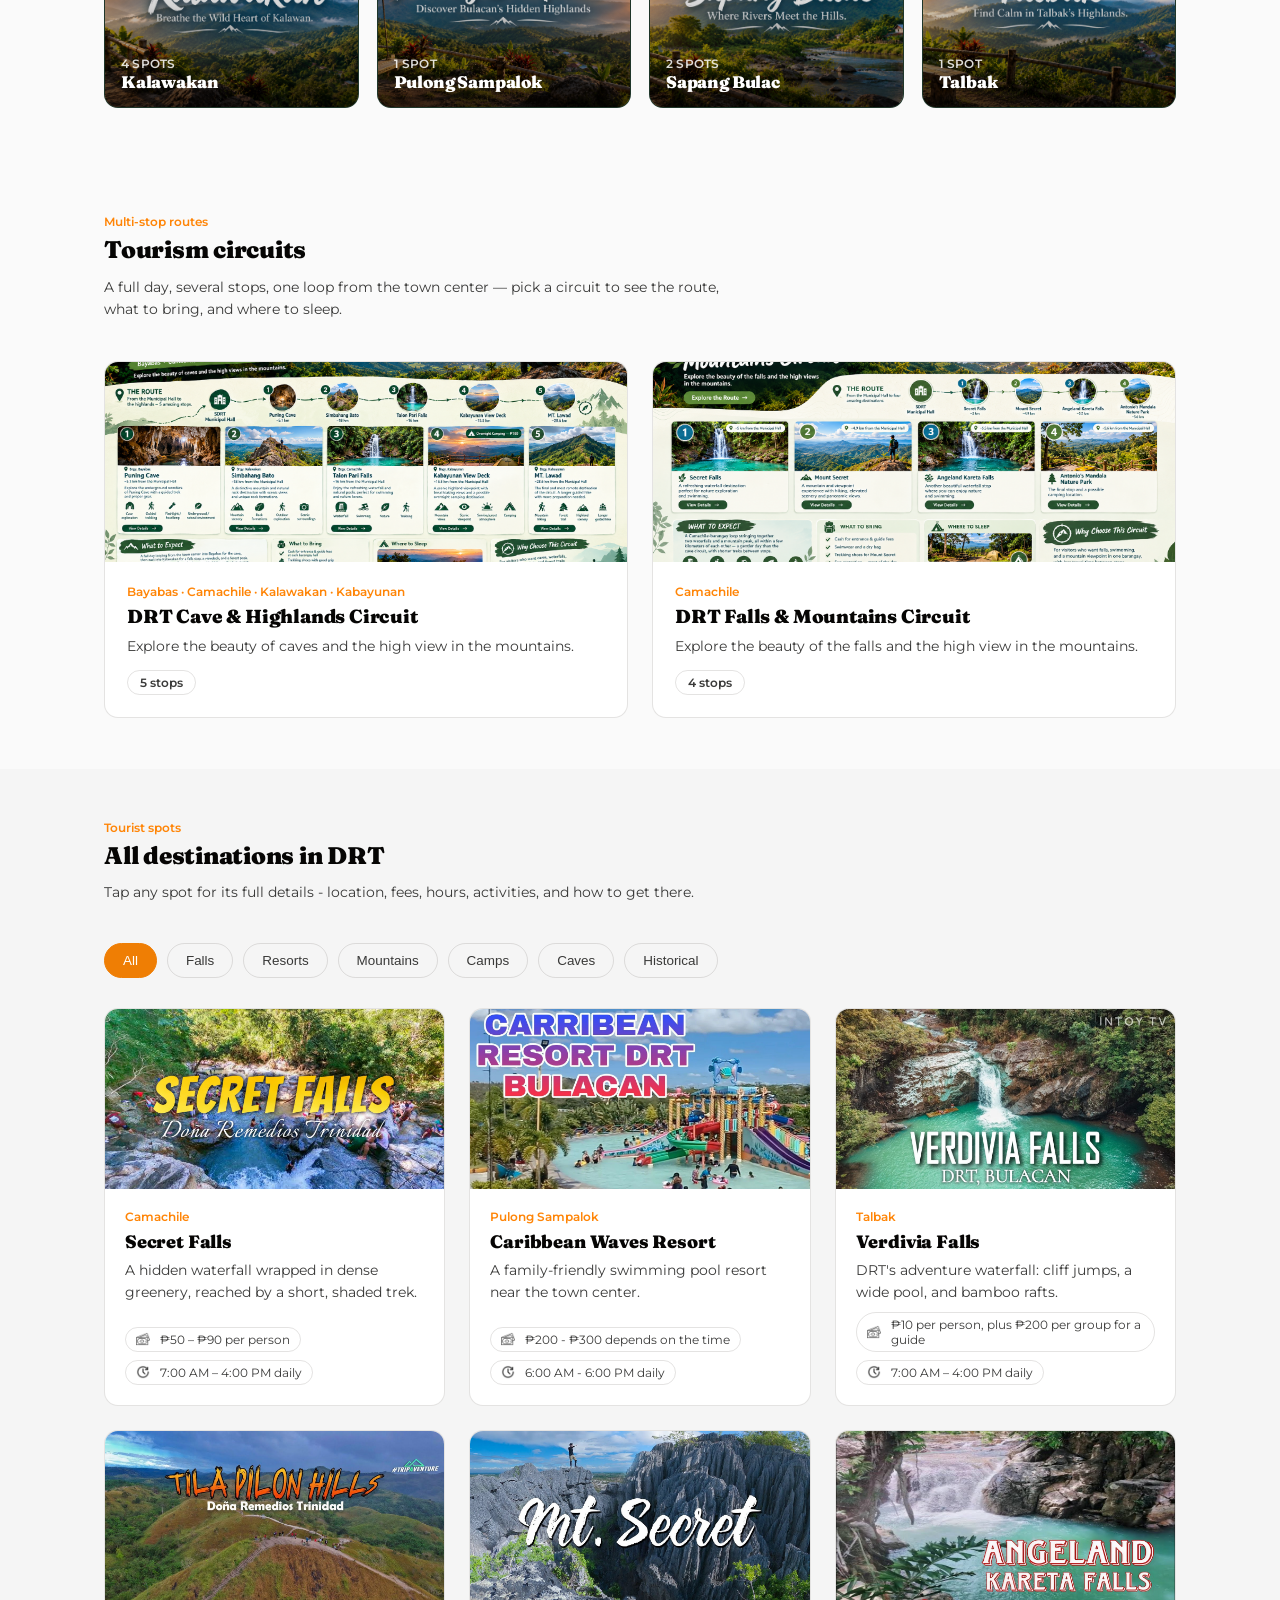
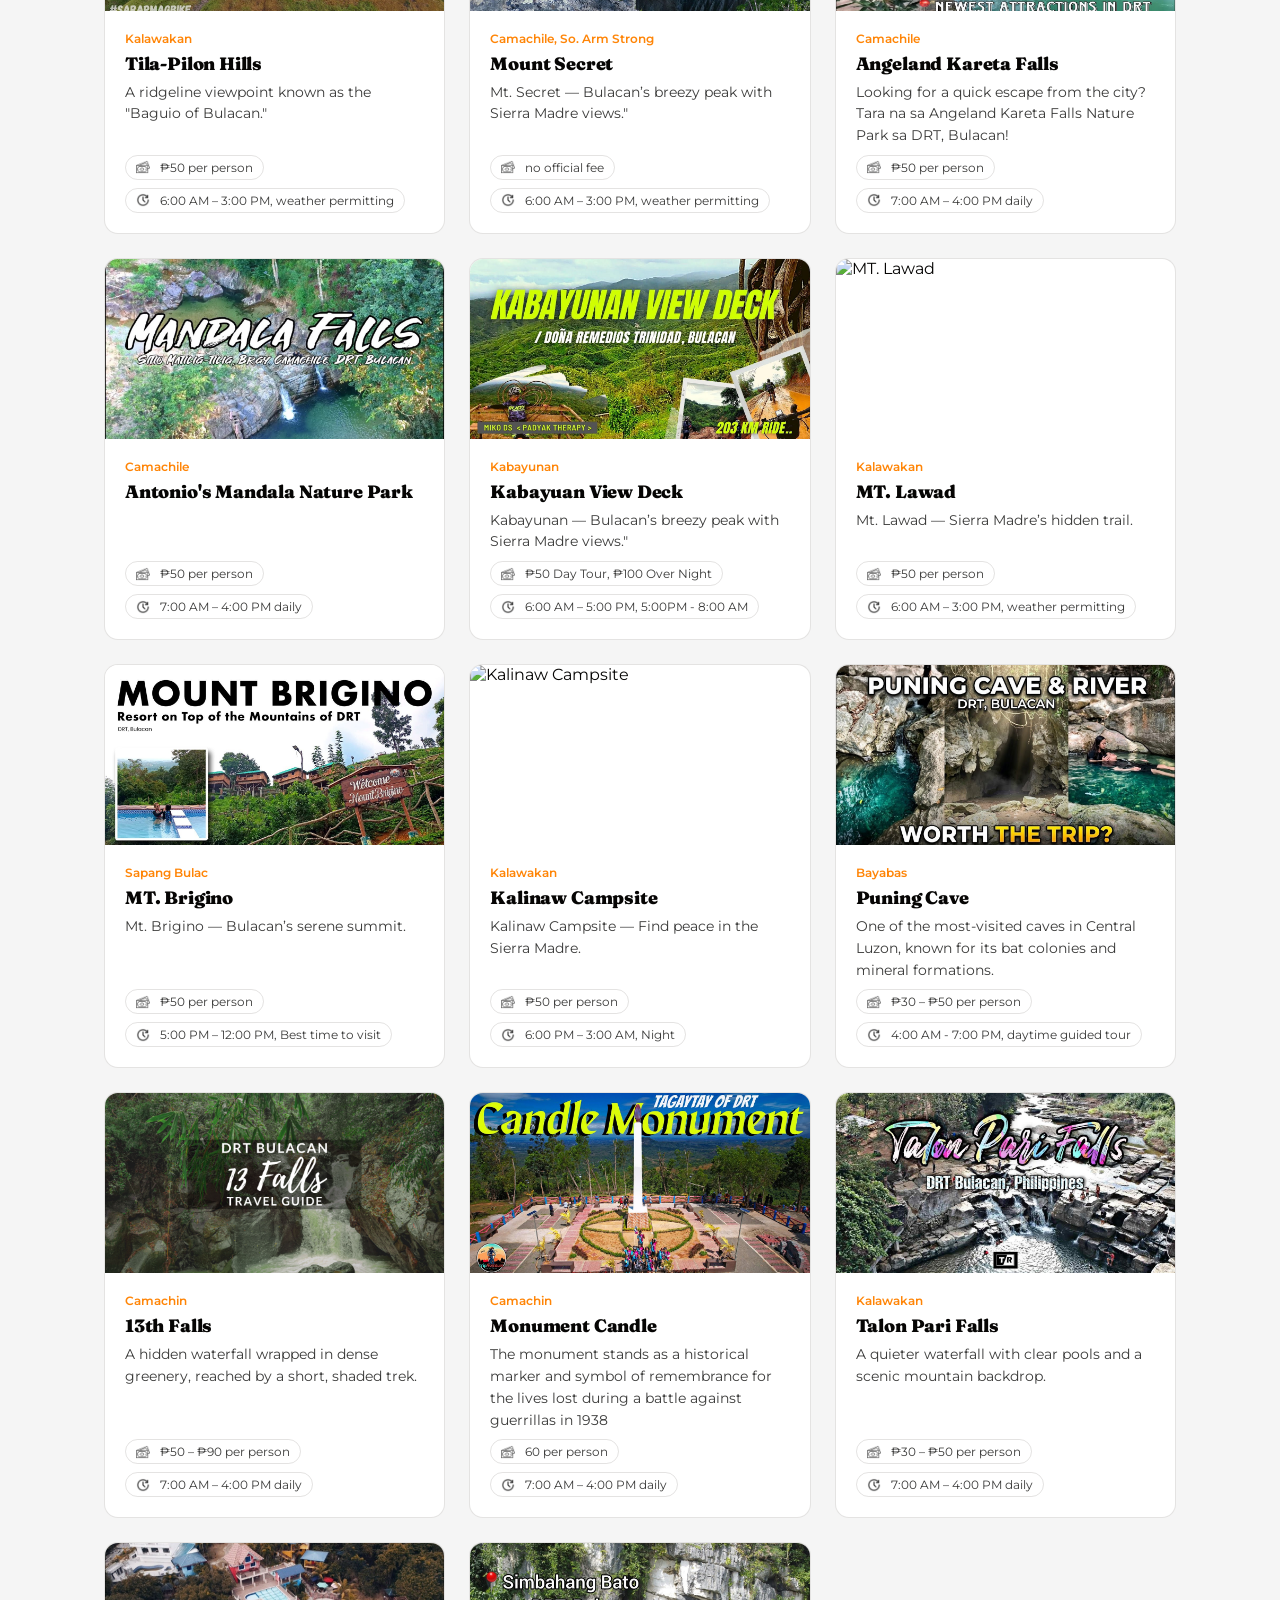
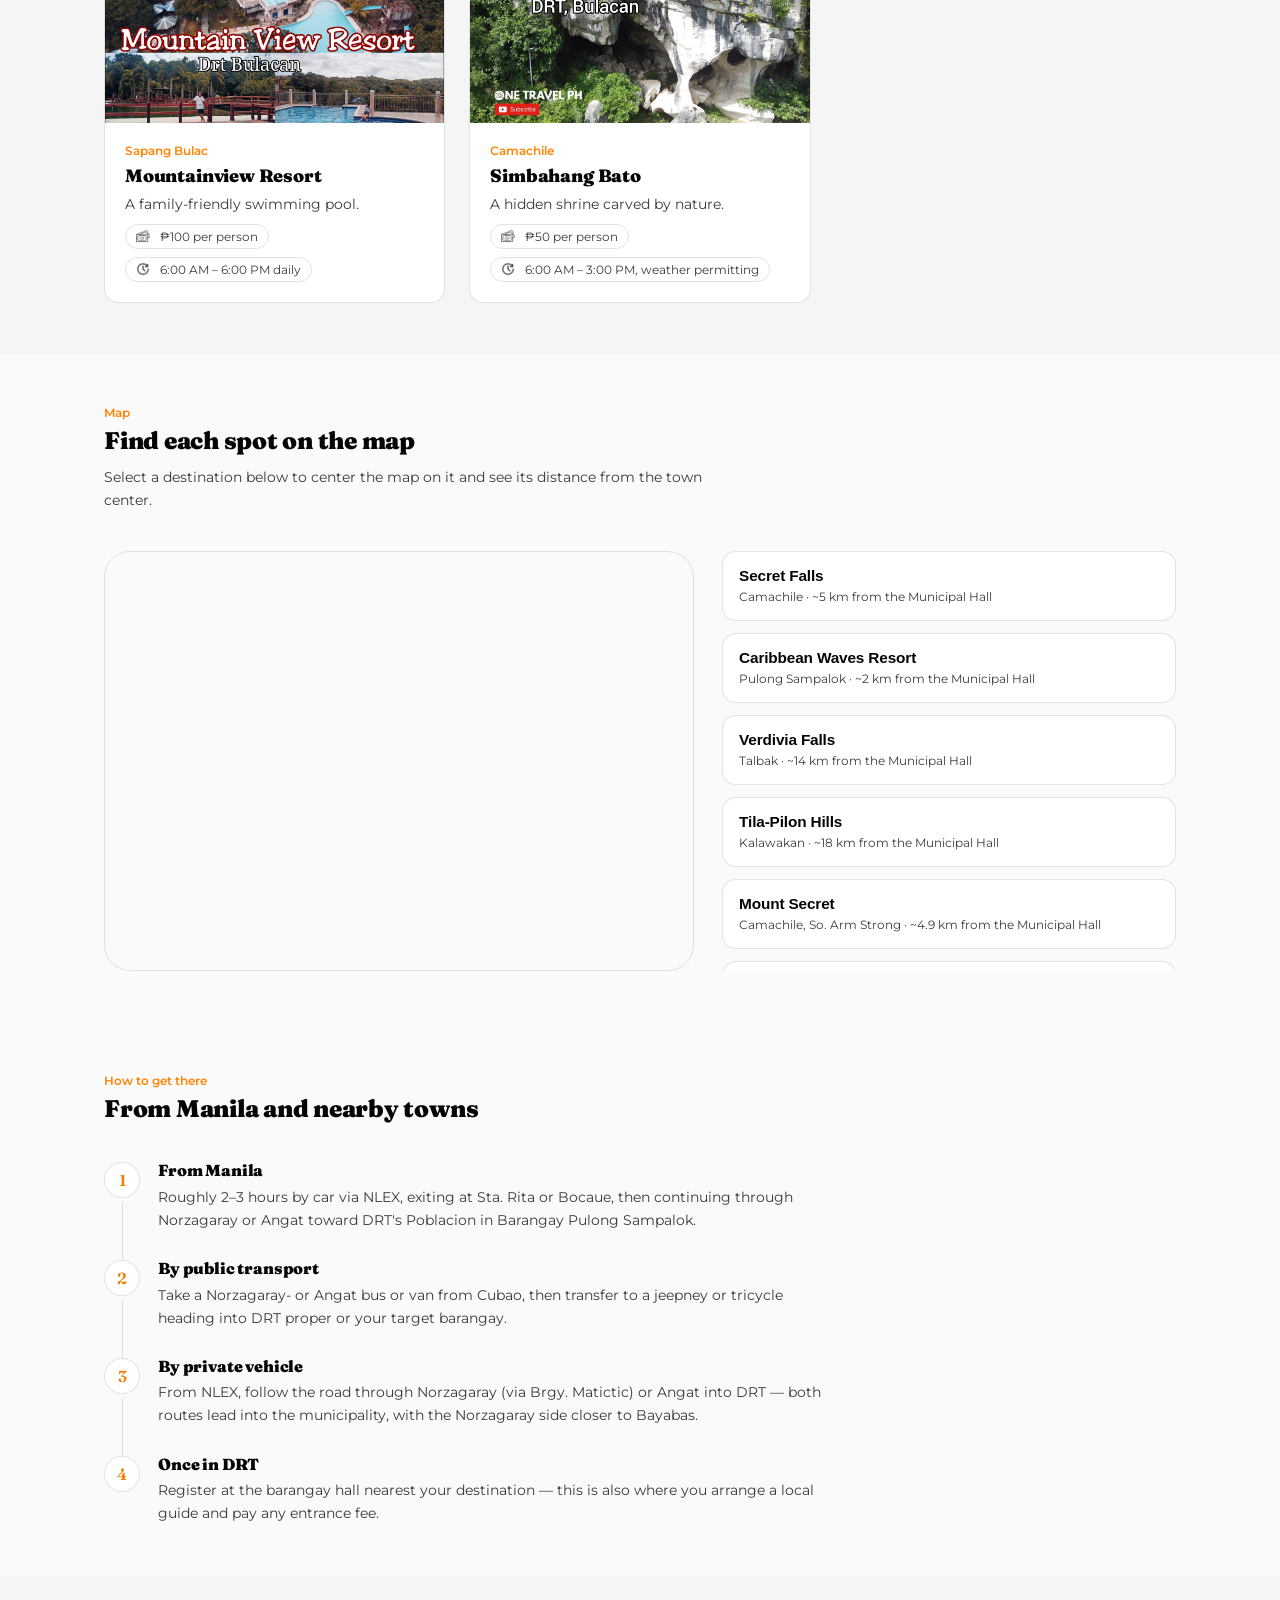
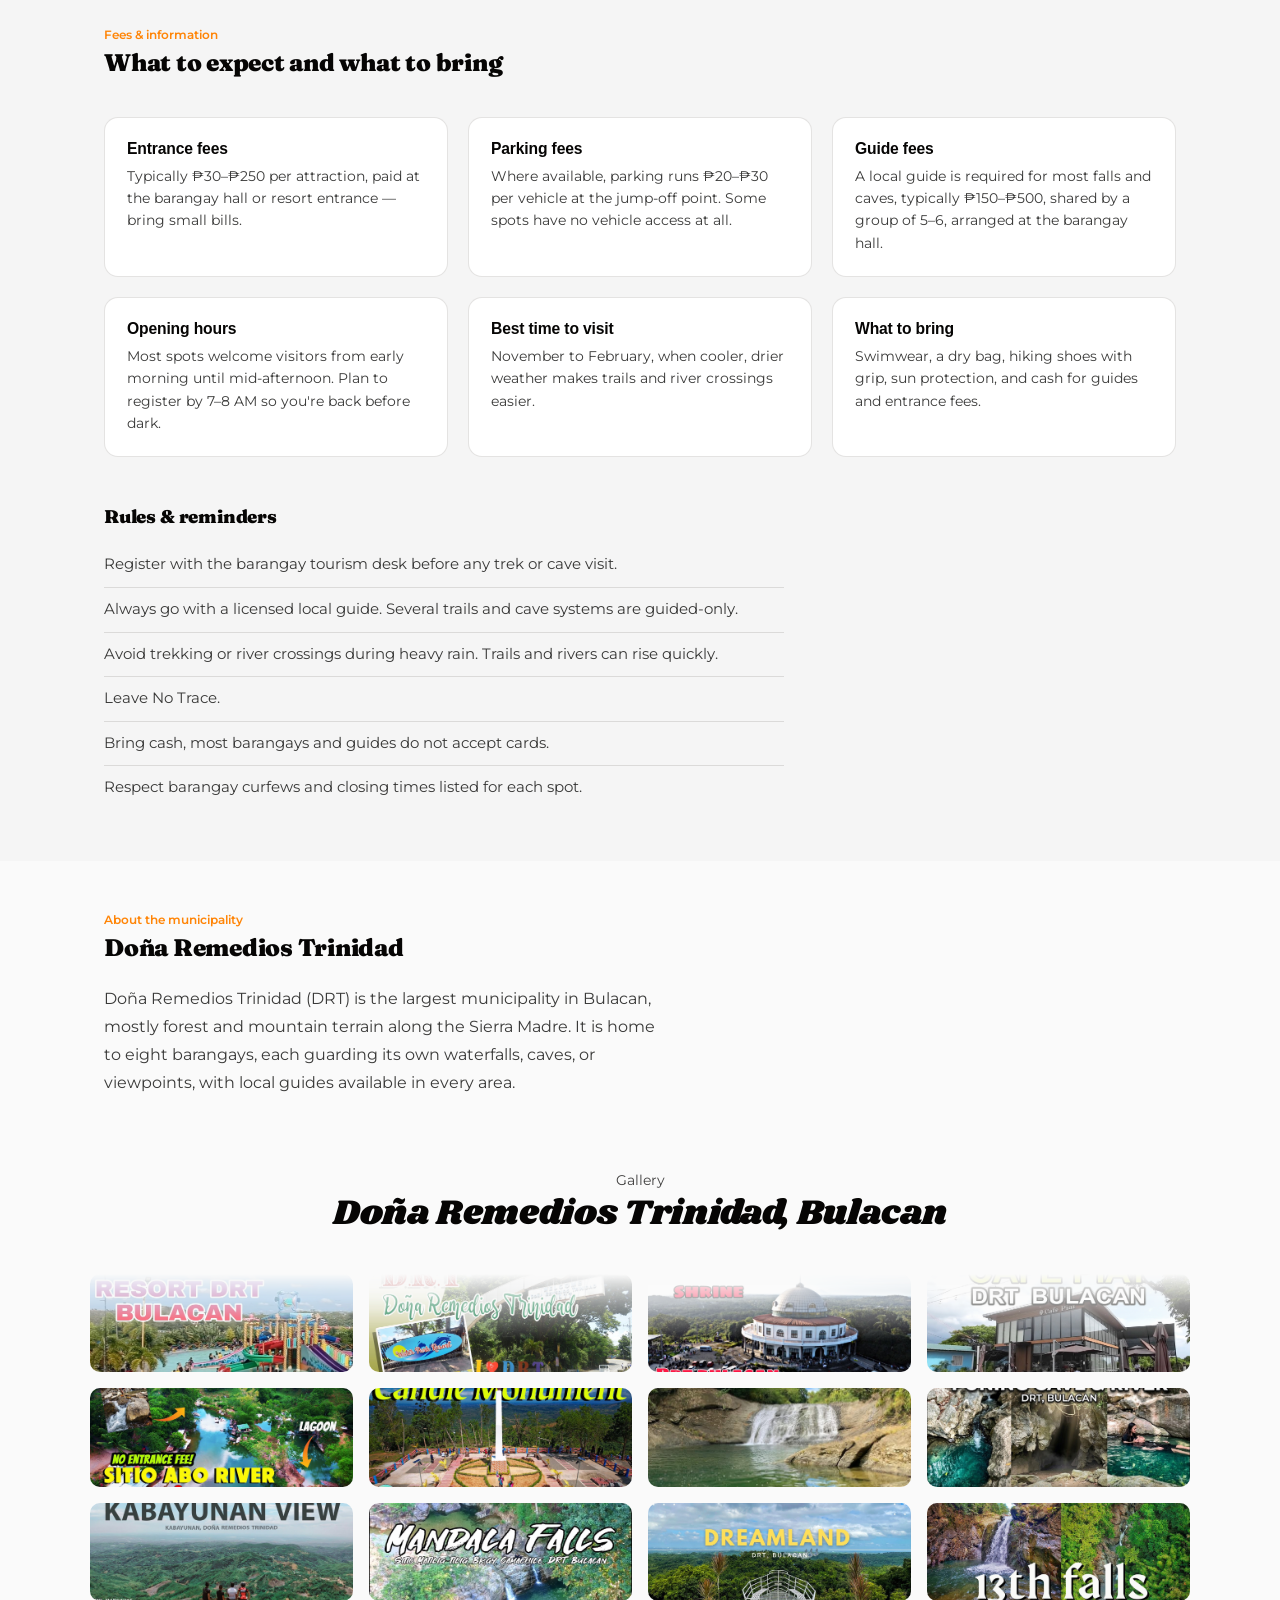
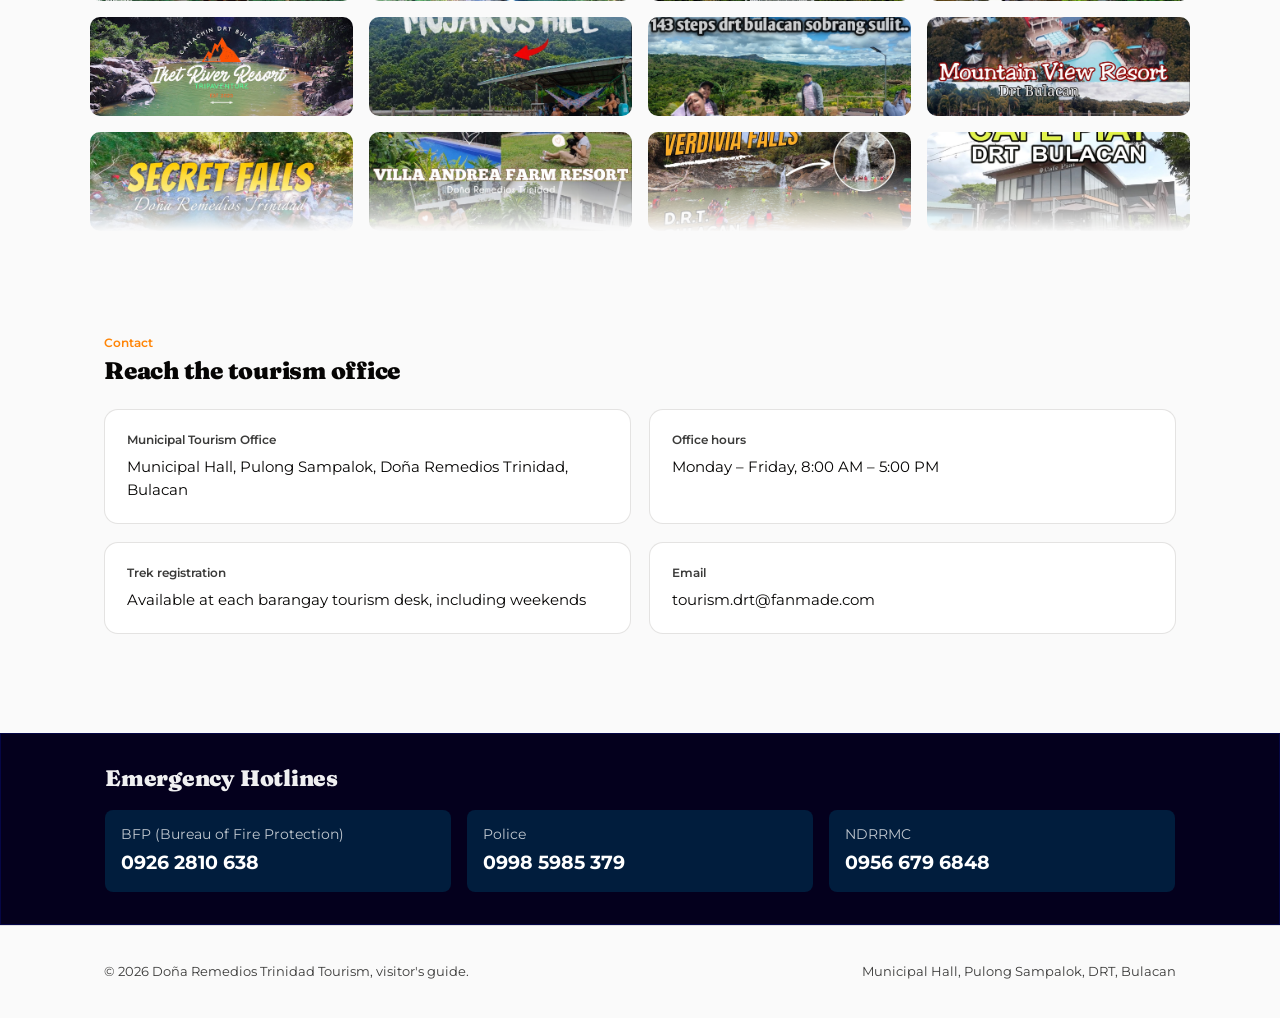
==== commit 210371f6: "Add files via upload" ====
--- a/index.html
+++ b/index.html
@@ -4,7 +4,7 @@
 <meta charset="UTF-8">
 <meta name="viewport" content="width=device-width, initial-scale=1.0">
 <title>Doña Remedios Trinidad, Tourism Infomation</title>
-<meta property="og:description" content="Bulacan's hidden paradise of nature and adventure.">
+<meta property="og:description" content="Explore Doña Remedios Trinidad’s waterfalls, caves, and mountain trails. A hidden paradise in Bulacan where nature, history, and adventure come together"/>
 <meta name="google-site-verification" content="P0dgLpGMWsLiXskzpO_BP8j19hp_2osZcboId7dhQ0w" />
 <meta name="msvalidate.01" content="FDBFBFBB916D1C356C876370F8D4CD67" />
 
@@ -41,7 +41,7 @@
 <button class="icon-btn" id="searchToggle" aria-label="Search" title="Search">
 <svg width="17" height="17" viewBox="0 0 24 24" fill="none"><circle cx="11" cy="11" r="7" stroke="currentColor" stroke-width="1.8"/><path d="M20 20L16.5 16.5" stroke="currentColor" stroke-width="1.8" stroke-linecap="round"/></svg>
 </button>
-<button class="hamburger" id="hamburger" aria-label="Menu"><span></span><span></span><span></span></button>
+<button class="hamburger" id="hamburger" aria-label="Menu" type="button"><span></span><span></span><span></span></button>
 </div>
 </div>
 </nav>
@@ -194,7 +194,7 @@
 </div>
 </section>
 
-<div class="drt-marquee-lightbox" id="drtMarqueeLightbox">
+<div class="drt-marquee-lightbox" id="drtMarqueeLightbox" role="dialog" aria-modal="true" aria-label="Photo viewer">
 <button class="drt-marquee-lightbox-close" id="drtMarqueeClose" aria-label="Close">&times;</button>
 <img class="drt-marquee-lightbox-img" id="drtMarqueeLightboxImg" src="" alt="">
 <div class="drt-marquee-lightbox-caption" id="drtMarqueeCaption"></div>
@@ -239,7 +239,7 @@
 </footer>
 
 <!-- other details -->
-<div id="detailModal">
+<div id="detailModal" role="dialog" aria-modal="true" aria-labelledby="dmTitle">
 <button class="dm-close" id="dmClose" aria-label="Close">✕</button>
 <div class="dm-inner">
 <div class="dm-media" id="dmMedia"></div>
@@ -249,11 +249,11 @@
 <p class="dm-desc" id="dmDesc"></p>
 <div class="dm-meta" id="dmMeta"></div>
 <div class="dm-rules" id="dmRules"></div>
-<a class="btn btn-primary dm-dir" id="dmDirections" target="_blank">Get Directions</a>
-</div>
-</div>
-</div>
-<div id="circuitModal">
+<a class="btn btn-primary dm-dir" id="dmDirections" target="_blank" rel="noopener">Get Directions</a>
+</div>
+</div>
+</div>
+<div id="circuitModal" role="dialog" aria-modal="true" aria-labelledby="circTitle">
   <button class="dm-close" id="circClose" aria-label="Close">✕</button>
   <div class="circ-inner">
     <div class="circ-media" id="circMedia"></div>
@@ -270,7 +270,7 @@
 
       <div class="circ-info-grid" id="circInfo"></div>
 
-      <a class="btn btn-primary dm-dir" id="circDirections" target="_blank">Get Directions</a>
+      <a class="btn btn-primary dm-dir" id="circDirections" target="_blank" rel="noopener">Get Directions</a>
     </div>
   </div>
 </div>
--- a/styles.css
+++ b/styles.css
@@ -1,6 +1,18 @@
+/* ==========================================================================
+   Doña Remedios Trinidad Tourism — fluid, mobile-first stylesheet
+   Structure: tokens > base > layout > components (in page order) > overlays
+   Breakpoints are content-driven and kept to a minimum:
+     36em (576px)  cards go from compact list to full cards, contact -> 2 col
+     47.5em (760px) circuits -> 2 col
+     50em (800px)  about -> 2 col
+     60em (960px)  desktop nav replaces the drawer
+   Everything else flows from clamp(), min(), max(), auto-fill grids and flex-wrap.
+   ========================================================================== */
+
+/* ============ TOKENS ============ */
 :root {
     --bg: #fafafa;
-    --bg-alt: #f5f5f5#f5f5f5;
+    --bg-alt: #f5f5f5;
     --surface: #ffffff;
     --surface-2: #f6f0e3;
     --text: #060504;
@@ -18,7 +30,6 @@
     --radius-sm: 6px;
     --radius-md: 14px;
     --radius-lg: 26px;
-    --maxw: 1160px;
 
     --drt-forest: #1f3a2e;
     --drt-moss: #4c7a5d;
@@ -26,55 +37,56 @@
     --drt-paper: #faf8f2;
     --drt-ochre: #c97d2e;
     --drt-ink: #000000;
-}
-.drt-marquee-eyebrow {
-    color: var(--text);
-}
-h2.drt-marquee-title,
-.drt-marquee-title {
-    color: var(--text) ;
-    font-family: "Shrikhand", cursive;
-    font-weight: 400 ;
-    font-optical-sizing: auto;
-    font-variation-settings: normal;
-}
-.drt-marquee-title {
-    color: var(--text);
-    font-family: "Shrikhand", cursive;
-}
-.icon-btn.active {
-    background: var(--fern);
-    color: #fff;
-    border-color: var(--fern);
-}
-
-@media (prefers-reduced-motion: reduce) {
-    * {
-        transition-duration: 0.001ms ;
-    }
+
+    /* fluid layout tokens */
+    --maxw: 1160px;
+    --pad-x: clamp(1.25rem, 5vw, 2.75rem);   /* 20px -> 44px side gutter */
+    --gap: clamp(1rem, 2.4vw, 1.5rem);
+    --section-y: clamp(2.5rem, 6vw, 3.1875rem);
+    --nav-h: 4.5rem;
+    --hero-x: 50%;                             /* hero image focal point (x) */
+    --hero-y: 50%;                             /* hero image focal point (y) */
+}
+
+/* Large monitors: content stays in a constrained container, type/spacing scale up gently */
+@media (min-width: 112.5em) {
+    :root { --maxw: 1320px; }
+    html { font-size: 112.5%; }
+}
+@media (min-width: 150em) {
+    :root { --maxw: 1480px; }
+    html { font-size: 125%; }
+}
+
+/* ============ BASE ============ */
+*,
+*::before,
+*::after {
+    box-sizing: border-box;
 }
 
 * {
-    box-sizing: border-box;
     margin: 0;
     padding: 0;
 }
 
 html {
     scroll-behavior: smooth;
-}
-
-.logo img {
-    height: 28px;
-    width: auto;
+    -webkit-text-size-adjust: 100%;
+    text-size-adjust: 100%;          /* stops iOS inflating text in landscape */
+}
+
+html.scroll-locked,
+html.scroll-locked body {
+    overflow: hidden;
 }
 
 body {
-    overflow-x: hidden;
     font-family: "Montserrat", sans-serif;
     background: var(--bg);
     color: var(--text);
     -webkit-font-smoothing: antialiased;
+    overflow-wrap: break-word;
 }
 
 h1,
@@ -88,13 +100,19 @@
     letter-spacing: -0.01em;
     line-height: 1.1;
 }
+
 a {
     color: inherit;
     text-decoration: none;
 }
 
+img,
+svg,
+iframe {
+    max-width: 100%;
+}
+
 img {
-    max-width: 100%;
     display: block;
 }
 
@@ -102,52 +120,64 @@
     list-style: none;
 }
 
+:focus-visible {
+    outline: 2px solid var(--river);
+    outline-offset: 3px;
+}
+
+/* ============ LAYOUT ============ */
 .wrap {
+    width: 100%;
     max-width: var(--maxw);
-    margin: 0 auto;
-    
-    padding: 0 clamp(20px, 5vw, 44px);
+    margin-inline: auto;
+    padding-inline: var(--pad-x);
 }
 
 section {
-    padding: 51px 0 51px;
+    padding-block: var(--section-y);
+    scroll-margin-top: 5rem;
 }
 
 .eyebrow {
-    font-size: 12px;
+    font-size: 0.75rem;
     color: var(--river);
     font-weight: 600;
 }
 
 .section-head {
-    max-width: 620px;
-    margin-bottom: 40px;
+    max-width: min(100%, 38.75rem);
+    margin-bottom: clamp(1.5rem, 4vw, 2.5rem);
 }
 
 .section-head.small {
-    margin-bottom: 24px;
+    margin-bottom: clamp(1.125rem, 3vw, 1.5rem);
 }
 
 .section-head h2 {
-    font-size: px;
-    margin-top: 8px;
+    font-size: clamp(1.375rem, 1.2rem + 0.8vw, 1.5rem);
+    margin-top: 0.5rem;
 }
 
 .section-head p {
     color: var(--text-dim);
-    margin-top: 12px;
-    font-size: 14px;
+    margin-top: 0.75rem;
+    font-size: 0.875rem;
     line-height: 1.6;
 }
 
+/* ============ BUTTONS ============ */
 .btn {
     display: inline-flex;
     align-items: center;
-    gap: 8px;
-    padding: 12px 24px;
+    justify-content: center;
+    text-align: center;
+    gap: 0.5rem;
+    max-width: 100%;
+    padding: 0.75rem 1.5rem;
     border-radius: 100px;
-    font-weight: 600;
+    font-weight: 557;
     font-size: 0.92rem;
+    line-height: 1.3;
     border: 1px solid transparent;
     cursor: pointer;
     transition:
@@ -165,21 +195,14 @@
     background: var(--river);
 }
 
-:focus-visible {
-    outline: 2px solid var(--river);
-    outline-offset: 3px;
-}
-
 /* ============ NAV ============ */
 #nav {
     background-color: #fff;
     position: fixed;
-    top: 0;
-    left: 0;
-    right: 0;
+    inset: 0 0 auto 0;
     z-index: 500;
     border-bottom: 1px solid transparent;
-    padding: 20px 0;
+    padding-block: clamp(0.75rem, 2.5vw, 1.25rem);
     transition:
         background 0.3s ease,
         padding 0.3s ease,
@@ -188,44 +211,50 @@
 
 #nav.scrolled {
     background: var(--bg);
-    padding: 12px 0;
+    padding-block: 0.75rem;
     border-bottom: 1px solid var(--border);
 }
 
-section {
-    scroll-margin-top: 80px;
-}
-
 #nav .navwrap {
-    max-width: var(--maxw);
-    margin: 0 auto;
-    padding: 0 clamp(20px, 5vw, 44px);
     display: flex;
     align-items: center;
     justify-content: space-between;
+    gap: 0.75rem;
+    max-width: var(--maxw);
+    margin-inline: auto;
+    padding-inline: var(--pad-x);
 }
 
 .logo {
+    display: flex;
+    align-items: center;
+    gap: 0.5625rem;
+    min-width: 0;                      /* lets the name wrap instead of pushing the menu off-screen */
     font-family: "Fraunces", serif;
     font-weight: 600;
-    font-size: 1.08rem;
-    display: flex;
-    align-items: center;
-    gap: 9px;
+    font-size: clamp(0.95rem, 0.85rem + 0.5vw, 1.08rem);
+    line-height: 1.15;
+}
+
+.logo img {
+    height: 1.75rem;
+    width: auto;
+    flex-shrink: 0;
 }
 
 .logo svg {
-    width: 24px;
-    height: 24px;
+    width: 1.5rem;
+    height: 1.5rem;
     color: var(--fern);
 }
+
 .navlinks {
     display: flex;
-    gap: 24px;
+    gap: clamp(0.875rem, 2vw, 1.5rem);
 }
 
 .navlinks a {
-    font-size: .86rem;
+    font-size: 0.86rem;
     color: var(--text-dim);
     font-weight: 500;
 }
@@ -234,58 +263,18 @@
     color: var(--river);
 }
 
-.hamburger {
-    display: none;
-    flex-direction: column;
-    gap: 6px;
-    background: none;
-    border: none;
-    cursor: pointer;
-    padding: 6px;
-}
-
-.hamburger span {
-    width: 22px;
-    height: 2px;
-    background: var(--text);
-    display: block;
-    transition: .2s;
-}
-@media(max-width:900px) {
-    .navlinks {
-        position: fixed;
-        top: 0;
-        right: 0;
-        height: 100vh;
-        width: min(300px, 80vw);
-        background: var(--bg);
-        flex-direction: column;
-        padding: 90px 30px 40px;
-        gap: 20px;
-        transform: translateX(100%);
-        transition: transform .3s ease;
-        box-shadow: -16px 0 32px var(--shadow);
-        z-index: 550;
-    }
-
-    .navlinks.open {
-        transform: translateX(0);
-    }
-
-    .hamburger {
-        display: flex;
-    }
-}
-
 .navtools {
     display: flex;
     align-items: center;
-    gap: 7px;
+    gap: 0.4375rem;
+    flex-shrink: 0;
+    position: relative;
+    z-index: 600;                      /* keeps the menu button above the open drawer */
 }
 
 .icon-btn {
-    width: 38px;
-    height: 39px;
+    width: 2.375rem;
+    height: 2.4375rem;
     border-radius: 43%;
     border: 2px solid var(--border);
     background: var(--surface);
@@ -305,97 +294,170 @@
     color: var(--river);
 }
 
-#searchBox {
-    position: fixed;
-    top: 0;
-    left: 0;
-    right: 0;
-    background: var(--bg);
-    z-index: 600;
-    padding: 20px 0;
-    transform: translateY(-100%);
-    transition: transform 0.3s ease;
-    border-bottom: 1px solid var(--border);
-}
-
-#searchBox.open {
-    transform: translateY(0);
-}
-
-#searchBox .wrap {
-    display: flex;
-    gap: 14px;
+.icon-btn.active {
+    background: var(--fern);
+    color: #fff;
+    border-color: var(--fern);
+}
+
+.hamburger {
+    display: none;
+    flex-direction: column;
+    justify-content: center;
     align-items: center;
-}
-
-#searchBox input {
-    flex: 1;
-    background: var(--surface);
-    border: 1px solid var(--border);
-    border-radius: 100px;
-    padding: 12px 20px;
-    color: var(--text);
-    font-size: 1rem;
-    font-family: "Inter", sans-serif;
-}
-
-#searchResults {
-    max-width: var(--maxw);
-    margin: 12px auto 0;
-    padding: 0 clamp(20px, 5vw, 44px);
-    display: flex;
-    flex-direction: column;
     gap: 6px;
-    max-height: 60vh;
-    overflow-y: auto;
-}
-
-#searchResults div {
-    padding: 10px 14px;
-    border-radius: var(--radius-sm);
+    min-width: 2.5rem;
+    min-height: 2.5rem;
+    background: none;
+    border: none;
     cursor: pointer;
-    color: var(--text-dim);
-    font-size: 0.92rem;
-}
-
-#searchResults div:hover {
-    background: var(--surface);
-    color: var(--text);
-}
-
-@media (max-width: 900px) {
+    padding: 0.375rem;
+}
+
+.hamburger span {
+    width: 22px;
+    height: 2px;
+    background: var(--text);
+    display: block;
+    transition: 0.2s;
+}
+
+.hamburger[aria-expanded="true"] span:nth-child(1) {
+    transform: translateY(8px) rotate(45deg);
+}
+.hamburger[aria-expanded="true"] span:nth-child(2) {
+    opacity: 0;
+}
+.hamburger[aria-expanded="true"] span:nth-child(3) {
+    transform: translateY(-8px) rotate(-45deg);
+}
+
+/* Drawer menu below the desktop breakpoint (portrait + landscape) */
+@media (max-width: 59.99em) {
     .navlinks {
         position: fixed;
         top: 0;
         right: 0;
         height: 100vh;
-        width: min(300px, 80vw);
+        height: 100dvh;
+        width: min(18.75rem, 85vw);
+        overflow-y: auto;              /* short landscape screens can scroll the menu */
+        overscroll-behavior: contain;
         background: var(--bg);
         flex-direction: column;
-        padding: 90px 30px 40px;
-        gap: 20px;
+        padding: calc(var(--nav-h) + 1rem) 1.875rem 2.5rem;
+        gap: 0.25rem;
         transform: translateX(100%);
-        transition: transform 0.3s ease;
+        visibility: hidden;            /* closed links are not focusable / not read out */
+        transition:
+            transform 0.3s ease,
+            visibility 0s linear 0.3s;
         box-shadow: -16px 0 32px var(--shadow);
         z-index: 550;
     }
 
     .navlinks.open {
         transform: translateX(0);
+        visibility: visible;
+        transition-delay: 0s;
+    }
+
+    .navlinks a {
+        display: block;
+        padding: 0.75rem 0;
+        font-size: 1rem;
     }
 
     .hamburger {
         display: flex;
     }
-}
-
-/* ============ HOME ============ */
+
+    body.nav-open::before {
+        content: "";
+        position: fixed;
+        inset: 0;
+        background: rgba(6, 14, 10, 0.45);
+        z-index: 490;                  /* under the nav (500), over the page */
+    }
+}
+
+/* ============ SEARCH ============ */
+#searchBox {
+    position: fixed;
+    inset: 0 0 auto 0;
+    background: var(--bg);
+    z-index: 600;
+    padding-block: clamp(0.75rem, 2.5vw, 1.25rem);
+    transform: translateY(-100%);
+    visibility: hidden;
+    transition:
+        transform 0.3s ease,
+        visibility 0s linear 0.3s;
+    border-bottom: 1px solid var(--border);
+}
+
+#searchBox.open {
+    transform: translateY(0);
+    visibility: visible;
+    transition-delay: 0s;
+}
+
+#searchBox .wrap {
+    display: flex;
+    gap: 0.875rem;
+    align-items: center;
+}
+
+#searchBox .wrap > svg {
+    flex-shrink: 0;
+}
+
+#searchBox input {
+    flex: 1;
+    min-width: 0;                       /* inputs otherwise refuse to shrink in flex rows */
+    background: var(--surface);
+    border: 1px solid var(--border);
+    border-radius: 100px;
+    padding: 0.75rem 1.25rem;
+    color: var(--text);
+    font-size: 1rem;                    /* 16px+ prevents iOS focus-zoom */
+    font-family: "Inter", sans-serif;
+}
+
+#searchResults {
+    max-width: var(--maxw);
+    margin: 0.75rem auto 0;
+    padding-inline: var(--pad-x);
+    display: flex;
+    flex-direction: column;
+    gap: 0.375rem;
+    max-height: 60vh;
+    max-height: 60dvh;
+    overflow-y: auto;
+}
+
+#searchResults div {
+    padding: 0.625rem 0.875rem;
+    border-radius: var(--radius-sm);
+    cursor: pointer;
+    color: var(--text-dim);
+    font-size: 0.92rem;
+}
+
+#searchResults div:hover,
+#searchResults div:focus-visible {
+    background: var(--surface);
+    color: var(--text);
+}
+
+/* ============ HOME / HERO ============ */
 #home {
     position: relative;
+    min-height: 100vh;
     min-height: 100svh;
     padding: 0;
-    font-size: 15px;
-    overflow: hidden;
+    font-size: 0.9375rem;
+    overflow: hidden;                   /* clips the full-bleed hero image only */
     display: flex;
     flex-direction: column;
 }
@@ -406,10 +468,17 @@
     z-index: 0;
 }
 
+.hero-media picture {
+    display: block;
+    width: 100%;
+    height: 100%;
+}
+
 .hero-media img {
     width: 100%;
     height: 100%;
     object-fit: cover;
+    object-position: var(--hero-x) var(--hero-y);
 }
 
 .hero-scrim {
@@ -422,51 +491,51 @@
 .hero-inner {
     position: relative;
     z-index: 2;
-    max-width: 680px;
+    width: 100%;
+    max-width: 42.5rem;
     flex: 1;
     display: flex;
     flex-direction: column;
     justify-content: center;
-    padding-top: 73px;
-    padding-bottom: 0px;
-    padding-left: clamp(16px, 3vw, 28px);
-    margin: 160px;
-}
-@media (max-width: 900px) {
+    padding-top: var(--nav-h);
+    padding-bottom: 0;
+    padding-left: var(--pad-x);
+    /* Phones: flush with the page gutter. From ~600px the block eases in toward the
+       original 160px desktop offset, and on very wide screens it stays aligned with
+       the constrained content container instead of drifting left. */
+    margin-left: max(
+        clamp(0px, calc((100vw - 600px) * 0.2), 160px),
+        calc((100vw - var(--maxw)) / 2 + 1.25rem)
+    );
+    margin-right: 0;
+    margin-block: clamp(0px, calc((100vw - 500px) * 0.2), 160px);
+    text-align: left;
+}
+
+@media (min-width: 60em) {
     .hero-inner {
-        align-self: fle-start;
-        width: 100%;
-        max-width: 90%;
-        padding-left: clamp(21px, -1vw, 22px);
-        padding-right: clamp(0, 5vw, 24px);
-        margin: 0;
-        text-align: left;
-    }
-    .hero-title {
-        font-size: clamp(2rem, 9vw, 3rem);
-    }
-    .hero-title .line.accent {
-        font-size: clamp(2.2rem, 9.5vw, 3.4rem);
-    }
-}
+        padding-left: clamp(1rem, 3vw, 1.75rem);
+    }
+}
+
 .hero-eyebrow {
     display: inline-flex;
     align-items: center;
-    gap: 10px;
-    padding: 7px 16px 7px 8px;
+    gap: 0.625rem;
+    padding: 0.4375rem 1rem 0.4375rem 0.5rem;
     border: 1px solid rgba(255, 255, 255, 0.18);
     border-radius: 100px;
     font-size: 0.82rem;
     color: rgba(255, 255, 255, 0.85);
-    margin-bottom: 26px;
+    margin-bottom: 1.625rem;
     background: rgba(14, 24, 38, 0.35);
     backdrop-filter: blur(6px);
     animation: heroUp 0.7s ease both;
 }
 
 .hero-eyebrow .dot {
-    width: 8px;
-    height: 8px;
+    width: 0.5rem;
+    height: 0.5rem;
     border-radius: 50%;
     background: var(--river);
     box-shadow: 0 0 0 4px rgba(44, 110, 106, 0.28);
@@ -474,6 +543,7 @@
 
 .hero-title {
     font-family: "Switzer", "Inter", sans-serif;
+    /* sets the letter-spacing scale inherited by the lines below */
     font-size: clamp(2.6rem, 7vw, 4.6rem);
     font-weight: 800;
     letter-spacing: 0.07em;
@@ -483,8 +553,8 @@
 .hero-title .line {
     font-family: "Beau Rivage", cursive;
     display: block;
-    margin-top: 49px;
-    font-size: 18px;
+    margin-top: clamp(1rem, 5vw, 3.0625rem);
+    font-size: clamp(1.0625rem, 0.95rem + 0.6vw, 1.125rem);
     animation: heroUp 0.8s ease both;
 }
 
@@ -492,18 +562,19 @@
     font-family: "Fraunces", serif;
     font-weight: bold;
     font-style: oblique;
-    color: white;
-    font-size: 30px;
+    color: #fff;
+    font-size: clamp(1.625rem, 1.05rem + 2.2vw, 1.875rem);
     line-height: 0.97;
-    margin-top: 2px;
+    margin-top: 0.125rem;
     animation-delay: 0.08s;
     letter-spacing: 0;
+    text-wrap: balance;
 }
 
 .hero-tagline {
-    font-size: 12px;
+    font-size: 0.75rem;
     color: rgba(255, 255, 255, 0.88);
-    margin: 20px 0 8px;
+    margin: 1.25rem 0 0.5rem;
     font-style: italic;
     font-weight: 580;
     animation: heroUp 0.8s ease 0.16s both;
@@ -511,16 +582,16 @@
 
 .hero-desc {
     color: rgba(255, 255, 255, 0.78);
-    font-size: 14px;
-    max-width: 520px;
+    font-size: 0.875rem;
+    max-width: min(100%, 32.5rem);
     line-height: 1.6;
-    margin-bottom: 22px;
+    margin-bottom: 1.375rem;
     animation: heroUp 0.8s ease 0.24s both;
 }
 
 .hero-ctas {
     display: flex;
-    gap: 15px;
+    gap: 0.9375rem;
     flex-wrap: wrap;
     animation: heroUp 0.8s ease 0.32s both;
 }
@@ -536,12 +607,18 @@
     background: rgba(255, 255, 255, 0.08);
 }
 
+@media (max-width: 35.99em) {
+    .hero-ctas {
+        flex-direction: column;
+        align-items: stretch;
+    }
+}
+
 @keyframes heroUp {
     from {
         opacity: 0;
         transform: translateY(16px);
     }
-
     to {
         opacity: 1;
         transform: translateY(0);
@@ -551,32 +628,24 @@
 .home-below {
     position: relative;
     z-index: 2;
-    padding-top: 31px;
-    padding-bottom: 42px;
+    padding-top: clamp(1.25rem, 3vw, 1.9375rem);
+    padding-bottom: clamp(1.75rem, 4vw, 2.625rem);
 }
 
 .home-below .section-head h2 {
     color: #fff;
 }
 
-@media (prefers-reduced-motion: reduce) {
-    .hero-eyebrow,
-    .hero-title .line,
-    .hero-tagline,
-    .hero-desc,
-    .hero-ctas {
-        animation: none;
-    }
-}
-
+/* ---- featured spots ---- */
 .featured-grid {
     display: grid;
-    grid-template-columns: repeat(3, 1fr);
-    gap: 22px;
-    margin-bottom: 50px;
+    grid-template-columns: repeat(auto-fill, minmax(min(100%, 17rem), 1fr));
+    gap: clamp(1rem, 2vw, 1.375rem);
+    margin-bottom: clamp(1.5rem, 4vw, 3.125rem);
 }
 
 .featured-card {
+    min-width: 0;
     background: var(--surface);
     border: 1px solid var(--border);
     border-radius: var(--radius-md);
@@ -585,7 +654,7 @@
 }
 
 .featured-card .fc-media {
-    height: clamp(120px, 20vw, 150px);
+    height: clamp(7.5rem, 20vw, 9.375rem);
 }
 
 .featured-card .fc-media img,
@@ -596,7 +665,7 @@
 }
 
 .featured-card .fc-body {
-    padding: 16px 18px;
+    padding: 1rem 1.125rem;
 }
 
 .featured-card h4 {
@@ -607,31 +676,44 @@
     color: var(--river);
     font-size: 0.76rem;
     font-weight: 600;
-    margin-top: 4px;
-}
-
-@media (max-width: 900px) {
-    .featured-grid {
-        grid-template-columns: 1fr 1fr;
-    }
-}
-
-@media (max-width: 560px) {
-    .featured-grid {
-        grid-template-columns: 1fr;
+    margin-top: 0.25rem;
+}
+
+/* Phones: compact list-style cards keep the hero area short so the image isn't over-cropped */
+@media (max-width: 35.99em) {
+    .featured-card {
+        display: grid;
+        grid-template-columns: minmax(6rem, 38%) 1fr;
+    }
+
+    .featured-card .fc-media {
+        position: relative;
+        height: auto;
+        min-height: 6rem;
+    }
+
+    .featured-card .fc-media img,
+    .featured-card .fc-media svg {
+        position: absolute;
+        inset: 0;
+    }
+
+    .featured-card .fc-body {
+        align-self: center;
+        padding: 0.75rem 1rem;
     }
 }
 
 .quicknav {
     display: flex;
     flex-wrap: wrap;
-    gap: 12px;
+    gap: 0.75rem;
     border-top: 1px solid var(--border);
-    padding-top: 28px;
+    padding-top: clamp(1.25rem, 3vw, 1.75rem);
 }
 
 .quicknav a {
-    padding: 9px 18px;
+    padding: 0.5625rem 1.125rem;
     border-radius: 100px;
     border: 1px solid var(--border);
     font-size: 0.85rem;
@@ -644,6 +726,72 @@
     color: var(--fern);
 }
 
+/* ============ BARANGAY EXPLORER ============ */
+#barangay-explore {
+    padding-block: clamp(1.5rem, 4vw, 2.1875rem) clamp(2rem, 5vw, 3.4375rem);
+}
+
+.brgy-grid {
+    display: grid;
+    /* 1 col on the smallest phones, 2 on phones, 3 on tablets, 4 on desktop */
+    grid-template-columns: repeat(auto-fill, minmax(clamp(9rem, 22vw, 13.5rem), 1fr));
+    gap: clamp(0.75rem, 2vw, 1.125rem);
+}
+
+.brgy-card {
+    position: relative;
+    display: block;
+    min-width: 0;
+    aspect-ratio: 4 / 3;
+    border-radius: var(--radius-md);
+    overflow: hidden;
+    cursor: pointer;
+    border: 1px solid var(--border);
+    background: var(--drt-forest);
+    color: inherit;
+}
+
+.brgy-card img {
+    width: 100%;
+    height: 100%;
+    object-fit: cover;
+    transition: transform 0.4s ease;
+}
+
+.brgy-card:hover img {
+    transform: scale(1.06);
+}
+
+.brgy-card::after {
+    content: "";
+    position: absolute;
+    inset: 0;
+    background: linear-gradient(to top, rgba(0, 0, 0, 0.75) 0%, rgba(0, 0, 0, 0.15) 55%, rgba(0, 0, 0, 0) 100%);
+}
+
+.brgy-card-body {
+    position: absolute;
+    left: 0;
+    right: 0;
+    bottom: 0;
+    padding: clamp(0.75rem, 2vw, 1rem);
+    z-index: 1;
+    color: #fff;
+}
+
+.brgy-card-body .brgy-count {
+    font-size: 0.72rem;
+    font-weight: 600;
+    letter-spacing: 0.02em;
+    opacity: 0.85;
+    text-transform: uppercase;
+}
+
+.brgy-card-body h4 {
+    font-size: clamp(0.95rem, 0.85rem + 0.4vw, 1.05rem);
+    margin-top: 0.125rem;
+}
+
 /* ============ TOURIST SPOTS ============ */
 #spots {
     background: var(--bg-alt);
@@ -651,13 +799,13 @@
 
 .spot-filters {
     display: flex;
-    gap: 10px;
+    gap: 0.625rem;
     flex-wrap: wrap;
-    margin-bottom: 30px;
+    margin-bottom: clamp(1.25rem, 3vw, 1.875rem);
 }
 
 .filter-btn {
-    padding: 9px 18px;
+    padding: 0.5625rem 1.125rem;
     border-radius: 100px;
     border: 1px solid var(--border);
     background: transparent;
@@ -676,11 +824,12 @@
 
 .spot-grid {
     display: grid;
-    grid-template-columns: repeat(3, 1fr);
-    gap: 24px;
+    grid-template-columns: repeat(auto-fill, minmax(min(100%, 18rem), 1fr));
+    gap: var(--gap);
 }
 
 .spot-card {
+    min-width: 0;
     background: var(--surface);
     border: 1px solid var(--border);
     border-radius: var(--radius-md);
@@ -691,7 +840,7 @@
 }
 
 .spot-media {
-    height: clamp(140px, 25vw, 180px);
+    height: clamp(8.75rem, 25vw, 11.25rem);
 }
 
 .spot-media img,
@@ -702,10 +851,10 @@
 }
 
 .spot-body {
-    padding: 20px;
+    padding: clamp(1rem, 3vw, 1.25rem);
     display: flex;
     flex-direction: column;
-    gap: 8px;
+    gap: 0.5rem;
     flex: 1;
 }
 
@@ -729,7 +878,7 @@
 .spot-facts {
     display: flex;
     flex-wrap: wrap;
-    gap: 8px;
+    gap: 0.5rem;
     font-size: 0.76rem;
     color: var(--text-faint);
 }
@@ -737,56 +886,47 @@
 .spot-facts span {
     border: 1px solid var(--border);
     border-radius: 100px;
-    padding: 4px 10px;
+    padding: 0.25rem 0.625rem;
     display: inline-flex;
     align-items: center;
-    gap: 5px;
+    gap: 0.3125rem;
+    max-width: 100%;
+    overflow-wrap: anywhere;
 }
 
 .meta-icon {
-    width: 14px;
-    height: 14px;
+    width: 0.875rem;
+    height: 0.875rem;
+    flex-shrink: 0;
     object-fit: contain;
     display: inline-block;
     vertical-align: -2px;
-    margin-right: 5px;
-}
-.meta-icon {
+    margin-right: 0.3125rem;
     filter: brightness(0);
     opacity: 0.75;
     transition: filter 0.3s ease;
 }
 
-.dm-meta .k {
-    display: flex;
-    align-items: center;
-}
-
-@media (max-width: 980px) {
-    .spot-grid {
-        grid-template-columns: 1fr 1fr;
-    }
-}
-
-@media (max-width: 620px) {
-    .spot-grid {
-        grid-template-columns: 1fr;
-    }
-}
-
 /* ============ MAP ============ */
 .map-grid {
+    --map-h: clamp(18rem, 45vw, 26.25rem);
     display: grid;
-    grid-template-columns: 1.3fr 1fr;
-    gap: 28px;
+    grid-template-columns: 1fr;
+    gap: clamp(1.25rem, 3vw, 1.75rem);
     align-items: start;
+}
+
+@media (min-width: 56.25em) {
+    .map-grid {
+        grid-template-columns: minmax(0, 1.3fr) minmax(0, 1fr);
+    }
 }
 
 .map-frame {
     border-radius: var(--radius-lg);
     overflow: hidden;
     border: 1px solid var(--border);
-    height: 420px;
+    height: var(--map-h);
 }
 
 .map-frame iframe {
@@ -798,16 +938,21 @@
 .map-list {
     display: flex;
     flex-direction: column;
-    gap: 12px;
-    max-height: 420px;
-    overflow-y: auto;
+    gap: 0.75rem;
+}
+
+@media (min-width: 56.25em) {
+    .map-list {
+        max-height: var(--map-h);
+        overflow-y: auto;
+    }
 }
 
 .map-item {
     background: var(--surface);
     border: 1px solid var(--border);
     border-radius: var(--radius-md);
-    padding: 16px;
+    padding: 1rem;
     cursor: pointer;
 }
 
@@ -824,36 +969,21 @@
 .map-item p {
     color: var(--text-faint);
     font-size: 0.78rem;
-    margin-top: 4px;
-}
-
-@media (max-width: 900px) {
-    .map-grid {
-        grid-template-columns: 1fr;
-    }
-
-    .map-frame {
-        height: 320px;
-    }
-
-    .map-list {
-        max-height: none;
-    }
-}
-
-/* ============ HOW TO GET THERE ============ */
+    margin-top: 0.25rem;
+}
+
+/* ============ HOW TO GET THERE (vertical timeline at every size) ============ */
 .route-steps {
     display: flex;
     flex-direction: column;
-    gap: 0;
-    max-width: 720px;
+    max-width: 45rem;
 }
 
 .route-step {
     display: grid;
-    grid-template-columns: 44px 1fr;
-    gap: 18px;
-    padding-bottom: 28px;
+    grid-template-columns: 2.25rem minmax(0, 1fr);
+    gap: clamp(0.875rem, 3vw, 1.125rem);
+    padding-bottom: 1.75rem;
     position: relative;
 }
 
@@ -862,8 +992,8 @@
 }
 
 .route-num {
-    width: 36px;
-    height: 36px;
+    width: 2.25rem;
+    height: 2.25rem;
     border-radius: 50%;
     background: var(--surface);
     border: 1px solid var(--border);
@@ -879,8 +1009,8 @@
 .route-step:not(:last-child)::before {
     content: "";
     position: absolute;
-    left: 18px;
-    top: 40px;
+    left: 1.125rem;
+    top: 2.5rem;
     bottom: 0;
     width: 1px;
     background: var(--border);
@@ -888,7 +1018,7 @@
 
 .route-step h4 {
     font-size: 1rem;
-    margin-bottom: 6px;
+    margin-bottom: 0.375rem;
 }
 
 .route-step p {
@@ -904,21 +1034,22 @@
 
 .info-grid {
     display: grid;
-    grid-template-columns: repeat(3, 1fr);
-    gap: 20px;
-    margin-bottom: 50px;
+    grid-template-columns: repeat(auto-fill, minmax(min(100%, 17rem), 1fr));
+    gap: clamp(1rem, 2vw, 1.25rem);
+    margin-bottom: clamp(2rem, 5vw, 3.125rem);
 }
 
 .info-card {
+    min-width: 0;
     background: var(--surface);
     border: 1px solid var(--border);
     border-radius: var(--radius-md);
-    padding: 22px;
+    padding: clamp(1.125rem, 3vw, 1.375rem);
 }
 
 .info-card h4 {
     font-size: 0.98rem;
-    margin-bottom: 8px;
+    margin-bottom: 0.5rem;
     font-family: "Inter", sans-serif;
     font-weight: 600;
 }
@@ -929,43 +1060,39 @@
     line-height: 1.6;
 }
 
-@media (max-width: 900px) {
-    .info-grid {
-        grid-template-columns: 1fr 1fr;
-    }
-}
-
-@media (max-width: 560px) {
-    .info-grid {
-        grid-template-columns: 1fr;
-    }
-}
-
 .rules-block {
-    max-width: 680px;
+    max-width: 42.5rem;
 }
 
 .rules-block h3 {
     font-size: 1.15rem;
-    margin-bottom: 16px;
+    margin-bottom: 1rem;
 }
 
 .rules-list li {
     color: var(--text-dim);
     font-size: 0.92rem;
     line-height: 1.6;
-    padding: 10px 0;
+    padding: 0.625rem 0;
     border-top: 1px solid var(--border);
 }
+
 .rules-list li:first-child {
     border-top: none;
 }
 
+/* ============ ABOUT ============ */
 .about-grid {
     display: grid;
-    grid-template-columns: 1.2fr 1fr;
-    gap: 44px;
+    grid-template-columns: minmax(0, 1fr);
+    gap: clamp(1.5rem, 4vw, 2.75rem);
     align-items: start;
+}
+
+@media (min-width: 50em) {
+    .about-grid {
+        grid-template-columns: minmax(0, 1.2fr) minmax(0, 1fr);
+    }
 }
 
 .about-text {
@@ -978,12 +1105,12 @@
     background: var(--surface);
     border: 1px solid var(--border);
     border-radius: var(--radius-md);
-    padding: 26px;
+    padding: clamp(1.125rem, 3vw, 1.625rem);
 }
 
 .office-card h4 {
     font-size: 1.02rem;
-    margin-bottom: 10px;
+    margin-bottom: 0.625rem;
 }
 
 .office-card p {
@@ -995,50 +1122,96 @@
 .office-card p.muted {
     color: var(--text-faint);
     font-size: 0.82rem;
-    margin-top: 10px;
-}
-
-@media (max-width: 800px) {
-    .about-grid {
-        grid-template-columns: 1fr;
-    }
+    margin-top: 0.625rem;
 }
 
 /* ============ CONTACT ============ */
 .contact-grid {
     display: grid;
-    grid-template-columns: repeat(2, 1fr);
-    gap: 18px;
+    grid-template-columns: minmax(0, 1fr);
+    gap: clamp(0.875rem, 2vw, 1.125rem);
+}
+
+@media (min-width: 36em) {
+    .contact-grid {
+        grid-template-columns: repeat(2, minmax(0, 1fr));
+    }
 }
 
 .contact-card {
+    min-width: 0;
     background: var(--surface);
     border: 1px solid var(--border);
     border-radius: var(--radius-md);
-    padding: 22px;
+    padding: clamp(1.125rem, 3vw, 1.375rem);
 }
 
 .contact-card .label {
     font-size: 0.76rem;
     color: var(--text-faint);
     font-weight: 600;
-    margin-bottom: 8px;
+    margin-bottom: 0.5rem;
 }
 
 .contact-card .value {
     font-size: 0.96rem;
     line-height: 1.5;
-}
-
-@media (max-width: 600px) {
-    .contact-grid {
-        grid-template-columns: 1fr;
-    }
+    overflow-wrap: anywhere;            /* long e-mail addresses wrap instead of overflowing */
+}
+
+/* ============ EMERGENCY HOTLINES ============ */
+.emergency-hotlines {
+    background-color: #04001d;
+    margin-top: clamp(2rem, 5vw, 3rem);
+    padding-block: clamp(1.25rem, 4vw, 2rem);
+    /* full-bleed panel, content aligned to the constrained container */
+    padding-inline: max(var(--pad-x), calc((100% - var(--maxw)) / 2 + var(--pad-x)));
+    border: 1px solid rgba(11, 32, 236, 0.2);
+}
+
+.emergency-hotlines h3 {
+    margin-bottom: 1.2rem;
+    font-size: 1.4rem;
+}
+
+#emergency {
+    color: rgba(255, 255, 255, 0.94);
+}
+
+.hotline-grid {
+    display: grid;
+    grid-template-columns: repeat(auto-fit, minmax(min(100%, 12.5rem), 1fr));
+    gap: 1rem;
+}
+
+.hotline-card {
+    display: flex;
+    flex-direction: column;
+    gap: 0.4rem;
+    min-width: 0;
+    padding: 1rem;
+    border-radius: 8px;
+    background: #011d3d;
+}
+
+.hotline-label {
+    font-size: 0.85rem;
+    opacity: 0.75;
+    color: #fff;
+}
+
+.hotline-number {
+    display: inline-block;
+    padding-block: 0.125rem;
+    font-size: 1.2rem;
+    font-weight: 700;
+    text-decoration: none;
+    color: #fff;
 }
 
 /* ============ FOOTER ============ */
 footer {
-    padding: 36px 0;
+    padding-block: clamp(1.5rem, 4vw, 2.25rem);
     border-top: 1px solid var(--border);
 }
 
@@ -1046,13 +1219,91 @@
     display: flex;
     justify-content: space-between;
     flex-wrap: wrap;
-    gap: 8px;
+    gap: 0.5rem 1.5rem;
     color: var(--text-faint);
     font-size: 0.82rem;
-}
-
-/* ============ PLACE DETAILS MODAL ============ */
-#detailModal {
+    line-height: 1.5;
+}
+
+@media (max-width: 35.99em) {
+    .footer-inner {
+        flex-direction: column;
+        align-items: flex-start;
+    }
+}
+
+/* ============ TOURISM CIRCUITS ============ */
+.circuit-grid {
+    display: grid;
+    grid-template-columns: minmax(0, 1fr);
+    gap: var(--gap);
+}
+
+@media (min-width: 47.5em) {
+    .circuit-grid {
+        grid-template-columns: repeat(2, minmax(0, 1fr));
+    }
+}
+
+.circuit-card {
+    min-width: 0;
+    background: var(--surface);
+    border: 1px solid var(--border);
+    border-radius: var(--radius-md);
+    overflow: hidden;
+    cursor: pointer;
+    display: flex;
+    flex-direction: column;
+}
+
+.circuit-media {
+    height: clamp(10rem, 30vw, 12.5rem);
+}
+
+.circuit-media img {
+    width: 100%;
+    height: 100%;
+    object-fit: cover;
+    display: block;
+}
+
+.circuit-body {
+    padding: clamp(1.125rem, 3vw, 1.375rem);
+    display: flex;
+    flex-direction: column;
+    gap: 0.5rem;
+}
+
+.circuit-body h3 {
+    font-size: 1.18rem;
+}
+
+.circuit-body .loc {
+    color: var(--river);
+    font-size: 0.76rem;
+    font-weight: 600;
+}
+
+.circuit-body p {
+    color: var(--text-dim);
+    font-size: 0.9rem;
+    line-height: 1.55;
+}
+
+.circuit-count {
+    align-self: flex-start;
+    margin-top: 0.25rem;
+    border: 1px solid var(--border);
+    border-radius: 100px;
+    padding: 0.25rem 0.75rem;
+    font-size: 0.76rem;
+    color: var(--text-faint);
+    font-weight: 600;
+}
+
+/* ============ OVERLAYS: shared modal shell ============ */
+#detailModal,
+#circuitModal {
     position: fixed;
     inset: 0;
     background: rgba(6, 14, 10, 0.88);
@@ -1060,117 +1311,39 @@
     display: none;
     align-items: center;
     justify-content: center;
-    padding: 30px;
-}
-
-#detailModal.open {
-    display: flex;
-}
-
-.dm-inner {
-    max-width: 620px;
+    padding: clamp(0.5rem, 3vw, 1.875rem);
+}
+
+#detailModal.open,
+#circuitModal.open {
+    display: flex;
+}
+
+.dm-inner,
+.circ-inner {
     width: 100%;
-    max-height: 88vh;
+    max-height: 100%;
     overflow-y: auto;
+    overscroll-behavior: contain;
     background: var(--surface);
     border-radius: var(--radius-md);
     border: 1px solid var(--border);
 }
 
-.dm-media {
-    height: clamp(180px, 45vw, 280px);
-}
-
-.dm-media img,
-.dm-media svg {
-    width: 100%;
-    height: 100%;
-    object-fit: cover;
-    display: block;
-}
-
-.dm-body {
-    padding: 26px 28px 30px;
-}
-
-.dm-tag {
-    color: var(--river);
-    font-size: 0.78rem;
-    font-weight: 600;
-    margin-bottom: 6px;
-}
-
-.dm-desc {
-    color: var(--text-dim);
-    font-size: 14px;
-    line-height: 1.65;
-    margin: 14px 0 20px;
-}
-
-.dm-meta {
-    display: grid;
-    grid-template-columns: 1fr 1fr;
-    gap: 14px 20px;
-    margin-bottom: 24px;
-}
-
-.dm-meta div {
-    padding: 12px 0;
-    border-bottom: 1px solid var(--border);
-}
-
-.dm-meta div:last-child {
-    border-bottom: none;
-}
-
-.dm-meta .k {
-    font-size: 0.72rem;
-    color: var(--text-faint);
-    font-weight: 600;
-}
-
-.dm-meta .v {
-    font-size: 0.86rem;
-    margin-top: 4px;
-}
-
-.dm-rules {
-    margin-bottom: 24px;
-}
-
-.dm-rules h4 {
-    font-size: 0.78rem;
-    color: var(--text-faint);
-    font-weight: 600;
-    text-transform: uppercase;
-    letter-spacing: 0.02em;
-    margin-bottom: 10px;
-}
-
-.dm-rules ul {
-    list-style: none;
-    margin: 0;
-    padding: 0;
-}
-
-.dm-rules li {
-    color: var(--text-dim);
-    font-size: 0.86rem;
-    line-height: 1.6;
-    padding: 10px 0;
-    border-top: 1px solid var(--border);
-}
-
-.dm-rules li:first-child {
-    border-top: none;
+.dm-inner {
+    max-width: 38.75rem;
+}
+
+.circ-inner {
+    max-width: 47.5rem;
 }
 
 .dm-close {
     position: absolute;
-    top: 26px;
-    right: 17px;
-    width: 36px;
-    height: 36px;
+    top: 1.625rem;
+    right: max(1.0625rem, env(safe-area-inset-right));
+    width: 2.25rem;
+    height: 2.25rem;
     border-radius: 50%;
     background: rgba(0, 0, 0, 0.55);
     color: #fff;
@@ -1194,240 +1367,98 @@
     transform: scale(1.08);
 }
 
-.drt-marquee-section {
-    margin-top: -31px;
-    color: #fff;
-    padding: 3.3rem 1.4rem;
-    text-align: center;
-}
-
-.drt-marquee-eyebrow {
-    font-size: 0.9rem;
-    opacity: 0.75;
-    margin: 0 0 0.4rem;
-}
-
-.drt-marquee-title {
-    font-size: clamp(1.5rem, 3vw, 2.2rem);
-    margin: 0 auto 2.5rem;
-    max-width: 32ch;
-    font-family:
-        system-ui,
-        -apple-system,
-        "Segoe UI",
-        sans-serif;
-}
-
-.drt-marquee-grid {
-    display: flex;
-    gap: 1rem;
-    max-width: 1100px;
-    height: 62vh;
-    min-height: 420px;
-    max-height: 640px;
-    margin: 0 auto;
-    overflow: hidden;
-    -webkit-mask-image: linear-gradient(to bottom, transparent, #000 12%, #000 88%, transparent);
-    mask-image: linear-gradient(to bottom, transparent, #000 12%, #000 88%, transparent);
-}
-
-.drt-marquee-col {
-    flex: 1;
-    overflow: hidden;
-    position: relative;
-}
-
-/* Stagger columns up/down slightly for the offset look */
-.drt-marquee-col:nth-child(2n) {
-    margin-top: -50px;
-}
-
-.drt-marquee-col:nth-child(3n) {
-    margin-top: -110px;
-}
-
-.drt-marquee-track {
-    display: flex;
-    flex-direction: column;
-    gap: 1rem;
-    animation: drt-marquee-up 26s linear infinite;
-}
-
-.drt-marquee-col.drt-reverse .drt-marquee-track {
-    animation-name: drt-marquee-down;
-}
-
-.drt-marquee-item {
-    border-radius: 10px;
-    overflow: hidden;
-    aspect-ratio: 8 / 3;
-    cursor: pointer;
-    flex-shrink: 0;
-}
-
-.drt-marquee-item img {
+/* ---- place details modal ---- */
+.dm-media {
+    height: clamp(10rem, min(45vw, 42dvh), 17.5rem);
+}
+
+.dm-media img,
+.dm-media svg {
     width: 100%;
     height: 100%;
     object-fit: cover;
     display: block;
 }
 
-@keyframes drt-marquee-up {
-    from {
-        transform: translateY(0);
-    }
-
-    to {
-        transform: translateY(-50%);
-    }
-}
-
-@keyframes drt-marquee-down {
-    from {
-        transform: translateY(-50%);
-    }
-
-    to {
-        transform: translateY(0);
-    }
-}
-
-@media (max-width: 700px) {
-    .drt-marquee-grid {
-        gap: 0.6rem;
-    }
-
-    .drt-marquee-col:nth-child(n + 4) {
-        display: none;
-    }
-}
-
-@media (prefers-reduced-motion: reduce) {
-    .drt-marquee-track {
-        animation: none;
-    }
-}
-
-/* explore per barangay */
-#barangay-explore {
-    padding: 35px 0 55px;
-}
-
-.brgy-grid {
+.dm-body {
+    padding: clamp(1.125rem, 4vw, 1.625rem) clamp(1.125rem, 4.5vw, 1.75rem) clamp(1.25rem, 4vw, 1.875rem);
+}
+
+.dm-tag {
+    color: var(--river);
+    font-size: 0.78rem;
+    font-weight: 600;
+    margin-bottom: 0.375rem;
+}
+
+.dm-desc {
+    color: var(--text-dim);
+    font-size: 0.875rem;
+    line-height: 1.65;
+    margin: 0.875rem 0 1.25rem;
+}
+
+.dm-meta {
     display: grid;
-    grid-template-columns: repeat(4, 1fr);
-    gap: 18px;
-}
-
-.brgy-card {
-    position: relative;
-    aspect-ratio: 4 / 3;
-    border-radius: var(--radius-md);
-    overflow: hidden;
-    cursor: pointer;
-    border: 1px solid var(--border);
-    background: var(--drt-forest);
-    display: block;
-    text-decoration: none;
-    color: inherit;
-}
-
-.brgy-card img {
-    width: 100%;
-    height: 100%;
-    object-fit: cover;
-    transition: transform 0.4s ease;
-}
-
-.brgy-card:hover img {
-    transform: scale(1.06);
-}
-
-.brgy-card::after {
-    content: "";
-    position: absolute;
-    inset: 0;
-    background: linear-gradient(to top, rgba(0, 0, 0, 0.75) 0%, rgba(0, 0, 0, 0.15) 55%, rgba(0, 0, 0, 0) 100%);
-}
-
-.brgy-card-body {
-    position: absolute;
-    left: 0;
-    right: 0;
-    bottom: 0;
-    padding: 16px;
-    z-index: 1;
-    color: #fff;
-}
-
-.brgy-card-body .brgy-count {
+    grid-template-columns: repeat(auto-fit, minmax(min(100%, 12rem), 1fr));
+    gap: 0.875rem 1.25rem;
+    margin-bottom: 1.5rem;
+}
+
+.dm-meta div {
+    min-width: 0;
+    padding: 0.75rem 0;
+    border-bottom: 1px solid var(--border);
+}
+
+.dm-meta div:last-child {
+    border-bottom: none;
+}
+
+.dm-meta .k {
+    display: flex;
+    align-items: center;
     font-size: 0.72rem;
+    color: var(--text-faint);
     font-weight: 600;
+}
+
+.dm-meta .v {
+    font-size: 0.86rem;
+    margin-top: 0.25rem;
+    overflow-wrap: anywhere;
+}
+
+.dm-rules {
+    margin-bottom: 1.5rem;
+}
+
+.dm-rules h4 {
+    font-size: 0.78rem;
+    color: var(--text-faint);
+    font-weight: 600;
+    text-transform: uppercase;
     letter-spacing: 0.02em;
-    opacity: 0.85;
-    text-transform: uppercase;
-}
-
-.brgy-card-body h4 {
-    font-size: 1.05rem;
-    margin-top: 2px;
-}
-
-@media (max-width: 900px) {
-    .brgy-grid {
-        grid-template-columns: repeat(3, 1fr);
-    }
-}
-
-@media (max-width: 560px) {
-    .brgy-grid {
-        grid-template-columns: repeat(2, 1fr);
-    }
-}
-
-/* Marquee lightbox */
-.drt-marquee-lightbox {
-    display: none;
-    position: fixed;
-    inset: 0;
-    background: rgba(0, 0, 0, 0.92);
-    z-index: 1000;
-    align-items: center;
-    justify-content: center;
-    flex-direction: column;
-    padding: 2rem 1rem;
-}
-
-.drt-marquee-lightbox.drt-open {
-    display: flex;
-}
-
-.drt-marquee-lightbox-img {
-    max-width: min(90vw, 800px);
-    max-height: 72vh;
-    border-radius: 8px;
-    box-shadow: 0 10px 40px rgba(0, 0, 0, 0.5);
-}
-
-.drt-marquee-lightbox-caption {
-    color: #f2ede0;
-    text-align: center;
-    margin-top: 1rem;
-    font-family: system-ui, sans-serif;
-}
-
-.drt-marquee-lightbox-close {
-    position: absolute;
-    top: 1.2rem;
-    right: 1.5rem;
-    background: none;
-    border: none;
-    color: #fff;
-    font-size: 2rem;
-    line-height: 1;
-    cursor: pointer;
-}
-
+    margin-bottom: 0.625rem;
+}
+
+.dm-rules ul {
+    list-style: none;
+}
+
+.dm-rules li {
+    color: var(--text-dim);
+    font-size: 0.86rem;
+    line-height: 1.6;
+    padding: 0.625rem 0;
+    border-top: 1px solid var(--border);
+}
+
+.dm-rules li:first-child {
+    border-top: none;
+}
+
+/* photo slider */
 .dm-slider {
     position: relative;
     width: 100%;
@@ -1482,6 +1513,7 @@
 }
 
 .dm-dot {
+    position: relative;
     width: 8px;
     height: 8px;
     border-radius: 50%;
@@ -1489,150 +1521,19 @@
     cursor: pointer;
 }
 
+.dm-dot::after {                          /* larger invisible touch target */
+    content: "";
+    position: absolute;
+    inset: -8px -4px;
+}
+
 .dm-dot.active {
     background: #fff;
 }
 
-.emergency-hotlines {
-    background-color: #04001d;
-    margin-top: 3rem;
-    padding: 2rem;
-    
-    border: 1px solid rgba(11, 32, 236, 0.2);
-}
-
-.emergency-hotlines h3 {
-    margin-bottom: 1.2rem;
-    font-size: 1.4rem;
-}
-
-.hotline-grid {
-    display: grid;
-    grid-template-columns: repeat(auto-fit, minmax(200px, 1fr));
-    gap: 1rem;
-}
-
-.hotline-card {
-    display: flex;
-    flex-direction: column;
-    gap: 0.4rem;
-    padding: 1rem;
-    border-radius: 8px;
-    background: #011d3d;
-}
-
-#emergency {
-    color: rgba(255, 255, 255, 0.94);
-}
-
-.hotline-label {
-    font-size: 0.85rem;
-    opacity: 0.75;
-    color: #fff;
-}
-
-.hotline-number {
-    font-size: 1.2rem;
-    font-weight: 700;
-    text-decoration: none;
-    color: white;
-}
-/* ============ TOURISM CIRCUITS ============ */
-.circuit-grid {
-    display: grid;
-    grid-template-columns: repeat(2, 1fr);
-    gap: 24px;
-}
-
-.circuit-card {
-    background: var(--surface);
-    border: 1px solid var(--border);
-    border-radius: var(--radius-md);
-    overflow: hidden;
-    cursor: pointer;
-    display: flex;
-    flex-direction: column;
-}
-
-.circuit-media {
-    height: clamp(160px, 30vw, 200px);
-}
-
-.circuit-media img {
-    width: 100%;
-    height: 100%;
-    object-fit: cover;
-    display: block;
-}
-
-.circuit-body {
-    padding: 22px;
-    display: flex;
-    flex-direction: column;
-    gap: 8px;
-}
-
-.circuit-body h3 {
-    font-size: 1.18rem;
-}
-
-.circuit-body .loc {
-    color: var(--river);
-    font-size: 0.76rem;
-    font-weight: 600;
-}
-
-.circuit-body p {
-    color: var(--text-dim);
-    font-size: 0.9rem;
-    line-height: 1.55;
-}
-
-.circuit-count {
-    align-self: flex-start;
-    margin-top: 4px;
-    border: 1px solid var(--border);
-    border-radius: 100px;
-    padding: 4px 12px;
-    font-size: 0.76rem;
-    color: var(--text-faint);
-    font-weight: 600;
-}
-
-@media (max-width: 760px) {
-    .circuit-grid {
-        grid-template-columns: 1fr;
-    }
-}
-
-/* circuit detail modal */
-#circuitModal {
-    position: fixed;
-    inset: 0;
-    background: rgba(6, 14, 10, 0.88);
-    z-index: 900;
-    display: none;
-    align-items: center;
-    justify-content: center;
-    padding: 30px;
-}
-
-#circuitModal.open {
-    display: flex;
-}
-
-.circ-inner {
-    max-width: 760px;
-    width: 100%;
-    max-height: 88vh;
-    overflow-y: auto;
-    background: var(--surface);
-    border-radius: var(--radius-md);
-    border: 1px solid var(--border);
-}
-
+/* ---- circuit detail modal ---- */
 .circ-media {
-    height: 240px;
+    height: clamp(9rem, min(40vw, 40dvh), 15rem);
 }
 
 .circ-media img {
@@ -1643,7 +1544,7 @@
 }
 
 .circ-body {
-    padding: 26px 28px 30px;
+    padding: clamp(1.125rem, 4vw, 1.625rem) clamp(1.125rem, 4.5vw, 1.75rem) clamp(1.25rem, 4vw, 1.875rem);
 }
 
 .circ-subhead {
@@ -1652,30 +1553,31 @@
     font-weight: 600;
     text-transform: uppercase;
     letter-spacing: 0.02em;
-    margin: 22px 0 12px;
+    margin: 1.375rem 0 0.75rem;
 }
 
 .circ-route {
     display: flex;
     flex-wrap: wrap;
     align-items: center;
-    gap: 10px;
-    margin-bottom: 24px;
+    gap: 0.625rem;
+    margin-bottom: 1.5rem;
 }
 
 .circ-step {
     display: flex;
     align-items: center;
-    gap: 8px;
+    gap: 0.5rem;
+    max-width: 100%;
     border: 1px solid var(--border);
     border-radius: 100px;
-    padding: 8px 14px 8px 8px;
+    padding: 0.5rem 0.875rem 0.5rem 0.5rem;
     background: var(--bg);
 }
 
 .circ-num {
-    width: 24px;
-    height: 24px;
+    width: 1.5rem;
+    height: 1.5rem;
     border-radius: 50%;
     background: var(--fern);
     color: #fff;
@@ -1690,6 +1592,7 @@
 .circ-label {
     font-size: 0.82rem;
     font-weight: 600;
+    min-width: 0;
 }
 
 .circ-arrow {
@@ -1697,14 +1600,30 @@
     font-size: 0.95rem;
 }
 
+/* Phones: the horizontal route becomes a vertical timeline */
+@media (max-width: 35.99em) {
+    .circ-route {
+        flex-direction: column;
+        align-items: flex-start;
+        gap: 0.125rem;
+    }
+
+    .circ-arrow {
+        transform: rotate(90deg);
+        margin-left: 0.6875rem;
+        line-height: 1;
+    }
+}
+
 .circ-stops {
     display: grid;
-    grid-template-columns: repeat(auto-fill, minmax(130px, 1fr));
-    gap: 14px;
-    margin-bottom: 26px;
+    grid-template-columns: repeat(auto-fill, minmax(min(100%, 8.125rem), 1fr));
+    gap: 0.875rem;
+    margin-bottom: 1.625rem;
 }
 
 .circ-stop-card {
+    min-width: 0;
     border: 1px solid var(--border);
     border-radius: var(--radius-sm);
     overflow: hidden;
@@ -1713,10 +1632,11 @@
 }
 
 .circ-stop-media {
-    height: clamp(70px, 18vw, 84px);
-}
-
-.circ-stop-media img {
+    height: clamp(4.375rem, 18vw, 5.25rem);
+}
+
+.circ-stop-media img,
+.circ-stop-media svg {
     width: 100%;
     height: 100%;
     object-fit: cover;
@@ -1724,7 +1644,7 @@
 }
 
 .circ-stop-body {
-    padding: 10px 12px 12px;
+    padding: 0.625rem 0.75rem 0.75rem;
 }
 
 .circ-stop-body h4 {
@@ -1735,21 +1655,22 @@
 .circ-stop-body p {
     color: var(--text-faint);
     font-size: 0.72rem;
-    margin-top: 4px;
+    margin-top: 0.25rem;
 }
 
 .circ-info-grid {
     display: grid;
-    grid-template-columns: 1fr 1fr;
-    gap: 16px;
-    margin-bottom: 24px;
+    grid-template-columns: repeat(auto-fit, minmax(min(100%, 15rem), 1fr));
+    gap: 1rem;
+    margin-bottom: 1.5rem;
 }
 
 .circ-info-card {
+    min-width: 0;
     border: 1px solid var(--border);
     border-left: 3px solid var(--clay);
     border-radius: var(--radius-sm);
-    padding: 16px 18px;
+    padding: 1rem 1.125rem;
     background: var(--bg);
 }
 
@@ -1761,14 +1682,14 @@
     font-size: 0.9rem;
     font-family: "Inter", sans-serif;
     font-weight: 600;
-    margin-bottom: 8px;
+    margin-bottom: 0.5rem;
 }
 
 .circ-info-card h5 {
     font-size: 0.78rem;
     font-family: "Inter", sans-serif;
     font-weight: 600;
-    margin: 12px 0 6px;
+    margin: 0.75rem 0 0.375rem;
     color: var(--text-faint);
 }
 
@@ -1779,14 +1700,14 @@
 }
 
 .circ-info-card ul {
-    margin-top: 6px;
+    margin-top: 0.375rem;
 }
 
 .circ-info-card li {
     color: var(--text-dim);
     font-size: 0.82rem;
     line-height: 1.6;
-    padding: 4px 0 4px 14px;
+    padding: 0.25rem 0 0.25rem 0.875rem;
     position: relative;
 }
 
@@ -1794,7 +1715,7 @@
     content: "";
     position: absolute;
     left: 0;
-    top: 12px;
+    top: 0.75rem;
     width: 5px;
     height: 5px;
     border-radius: 50%;
@@ -1802,8 +1723,216 @@
     opacity: 0.5;
 }
 
-@media (max-width: 700px) {
-    .circ-info-grid {
-        grid-template-columns: 1fr;
-    }
-}
+/* ============ GALLERY MARQUEE ============ */
+.drt-marquee-section {
+    /* the old -31px pull-up is now expressed as a smaller top padding (no negative margin) */
+    padding: 1.4rem clamp(1rem, 4vw, 1.4rem) clamp(2rem, 5vw, 3.3rem);
+    text-align: center;
+}
+
+.drt-marquee-eyebrow {
+    font-size: 0.9rem;
+    color: var(--text);
+    opacity: 0.75;
+    margin: 0 0 0.4rem;
+}
+
+h2.drt-marquee-title,
+.drt-marquee-title {
+    color: var(--text);
+    font-family: "Shrikhand", cursive;
+    font-weight: 400;
+    font-optical-sizing: auto;
+    font-variation-settings: normal;
+    font-size: clamp(1.5rem, 3vw, 2.2rem);
+    margin: 0 auto clamp(1.5rem, 4vw, 2.5rem);
+    max-width: 32ch;
+}
+
+.drt-marquee-grid {
+    display: flex;
+    gap: clamp(0.6rem, 1.6vw, 1rem);
+    width: 100%;
+    max-width: 68.75rem;
+    height: clamp(20rem, 62svh, 40rem);
+    margin-inline: auto;
+    overflow: hidden;                   /* the marquee is meant to clip its scrolling tracks */
+    -webkit-mask-image: linear-gradient(to bottom, transparent, #000 12%, #000 88%, transparent);
+    mask-image: linear-gradient(to bottom, transparent, #000 12%, #000 88%, transparent);
+}
+
+.drt-marquee-col {
+    flex: 1 1 0;
+    min-width: 0;
+    overflow: hidden;
+    position: relative;
+}
+
+.drt-marquee-track {
+    display: flex;
+    flex-direction: column;
+    gap: clamp(0.6rem, 1.6vw, 1rem);
+    animation: drt-marquee-up 26s linear infinite;
+}
+
+/* stagger the columns by phase instead of negative margins */
+.drt-marquee-col:nth-child(2n) .drt-marquee-track {
+    animation-delay: -3s;
+}
+
+.drt-marquee-col:nth-child(3n) .drt-marquee-track {
+    animation-delay: -6.5s;
+}
+
+.drt-marquee-col.drt-reverse .drt-marquee-track {
+    animation-name: drt-marquee-down;
+}
+
+.drt-marquee-item {
+    border-radius: 10px;
+    overflow: hidden;
+    aspect-ratio: 8 / 3;
+    cursor: pointer;
+    flex-shrink: 0;
+}
+
+/* fewer, taller tiles once there are only 2-3 columns so photos stay legible */
+@media (max-width: 56.25em) {
+    .drt-marquee-item {
+        aspect-ratio: 4 / 3;
+    }
+}
+
+.drt-marquee-item img {
+    width: 100%;
+    height: 100%;
+    object-fit: cover;
+    display: block;
+}
+
+@keyframes drt-marquee-up {
+    from {
+        transform: translateY(0);
+    }
+    to {
+        transform: translateY(-50%);
+    }
+}
+
+@keyframes drt-marquee-down {
+    from {
+        transform: translateY(-50%);
+    }
+    to {
+        transform: translateY(0);
+    }
+}
+
+/* lightbox */
+.drt-marquee-lightbox {
+    display: none;
+    position: fixed;
+    inset: 0;
+    background: rgba(0, 0, 0, 0.92);
+    z-index: 1000;
+    align-items: center;
+    justify-content: center;
+    flex-direction: column;
+    padding: 3rem 1rem 1.5rem;
+}
+
+.drt-marquee-lightbox.drt-open {
+    display: flex;
+}
+
+.drt-marquee-lightbox-img {
+    width: auto;
+    height: auto;
+    max-width: min(100%, 50rem);
+    max-height: 72vh;
+    max-height: 72dvh;
+    object-fit: contain;
+    border-radius: 8px;
+    box-shadow: 0 10px 40px rgba(0, 0, 0, 0.5);
+}
+
+.drt-marquee-lightbox-caption {
+    color: #f2ede0;
+    text-align: center;
+    margin-top: 1rem;
+    font-family: system-ui, sans-serif;
+}
+
+.drt-marquee-lightbox-close {
+    position: absolute;
+    top: max(0.5rem, env(safe-area-inset-top));
+    right: max(0.75rem, env(safe-area-inset-right));
+    min-width: 2.75rem;
+    min-height: 2.75rem;
+    background: none;
+    border: none;
+    color: #fff;
+    font-size: 2rem;
+    line-height: 1;
+    cursor: pointer;
+}
+
+/* ============ TOUCH TARGETS ============ */
+@media (pointer: coarse) {
+    .btn,
+    .filter-btn,
+    .quicknav a {
+        min-height: 2.75rem;
+    }
+
+    .quicknav a {
+        display: inline-flex;
+        align-items: center;
+    }
+
+    .icon-btn {
+        width: 2.75rem;
+        height: 2.75rem;
+    }
+
+    .hamburger {
+        min-width: 2.75rem;
+        min-height: 2.75rem;
+    }
+
+    .dm-close,
+    .dm-slide-prev,
+    .dm-slide-next {
+        width: 2.75rem;
+        height: 2.75rem;
+    }
+
+    .hotline-number {
+        padding-block: 0.5rem;
+    }
+
+    .map-item,
+    #searchResults div {
+        min-height: 2.75rem;
+    }
+}
+
+/* ============ MOTION ============ */
+@media (prefers-reduced-motion: reduce) {
+    html {
+        scroll-behavior: auto;
+    }
+
+    * {
+        transition-duration: 0.001ms !important;
+    }
+
+    .hero-eyebrow,
+    .hero-title .line,
+    .hero-tagline,
+    .hero-desc,
+    .hero-ctas,
+    .drt-marquee-track {
+        animation: none;
+    }
+}
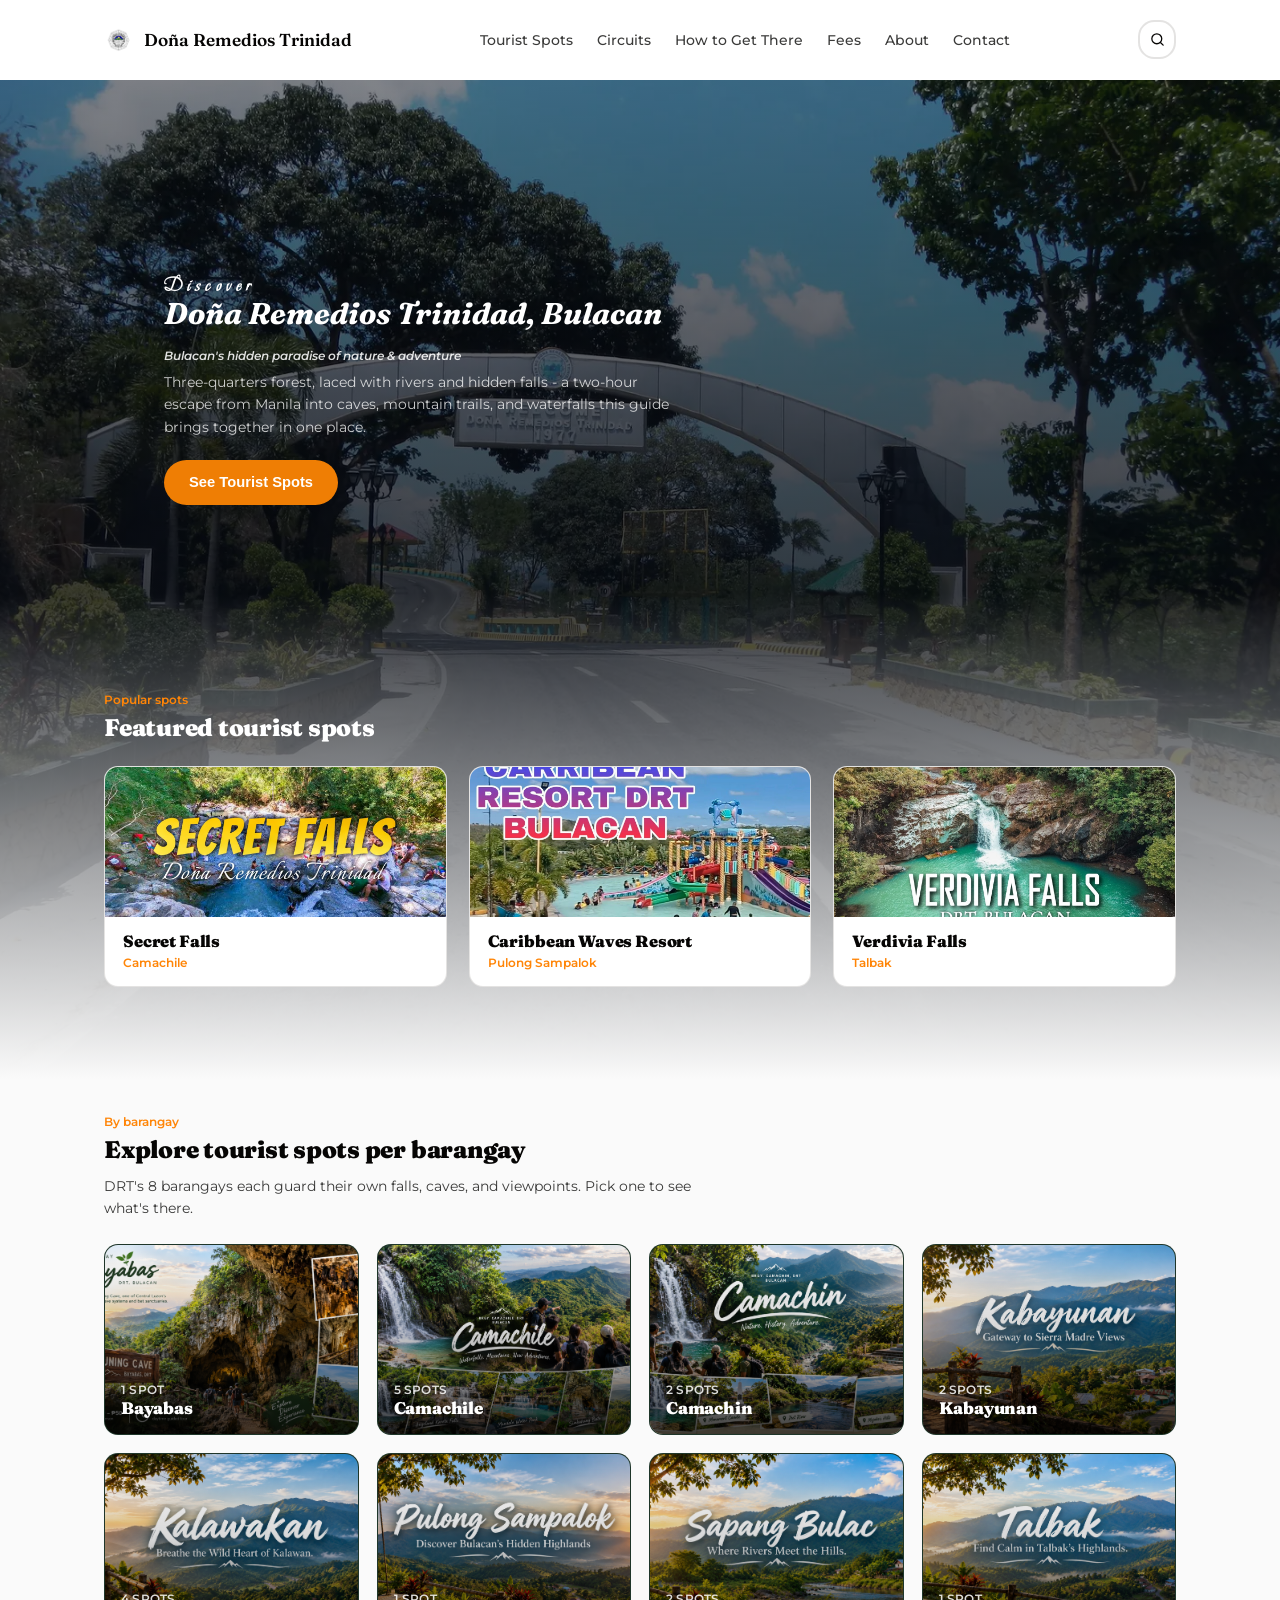
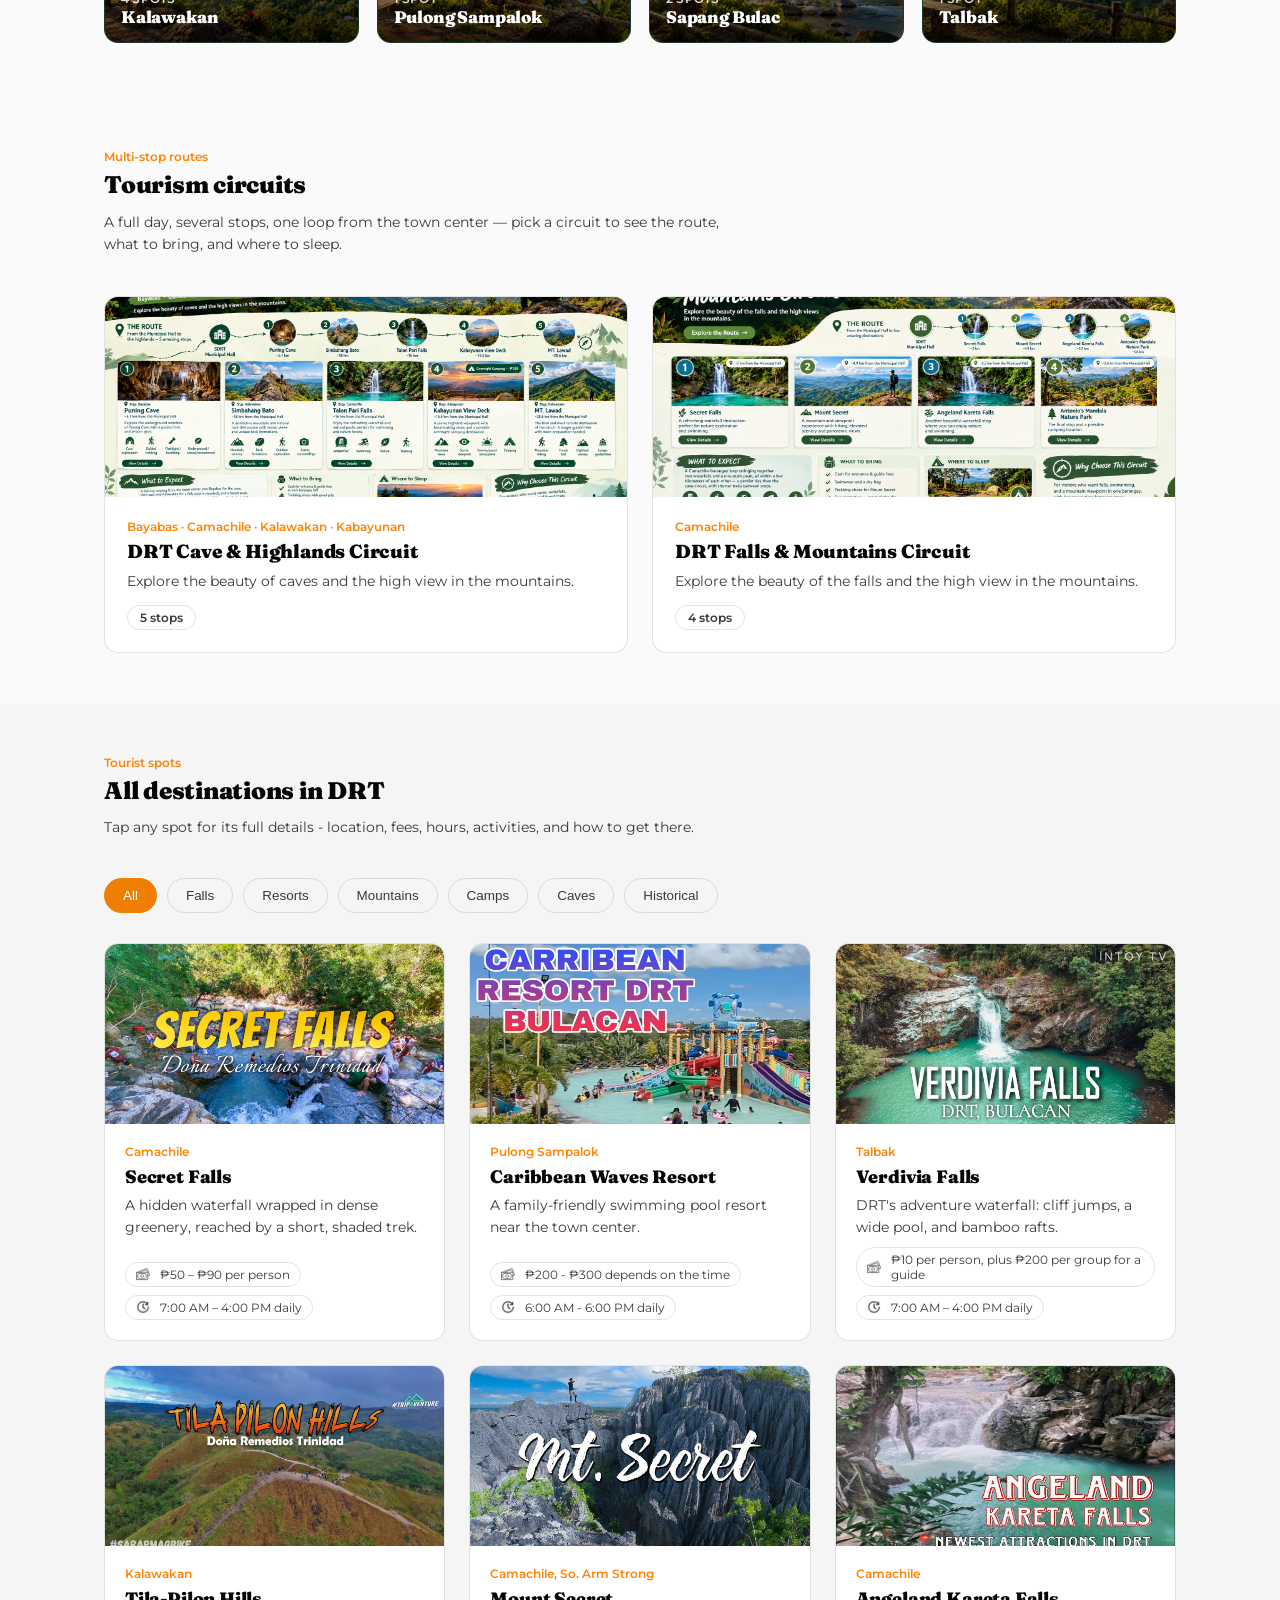
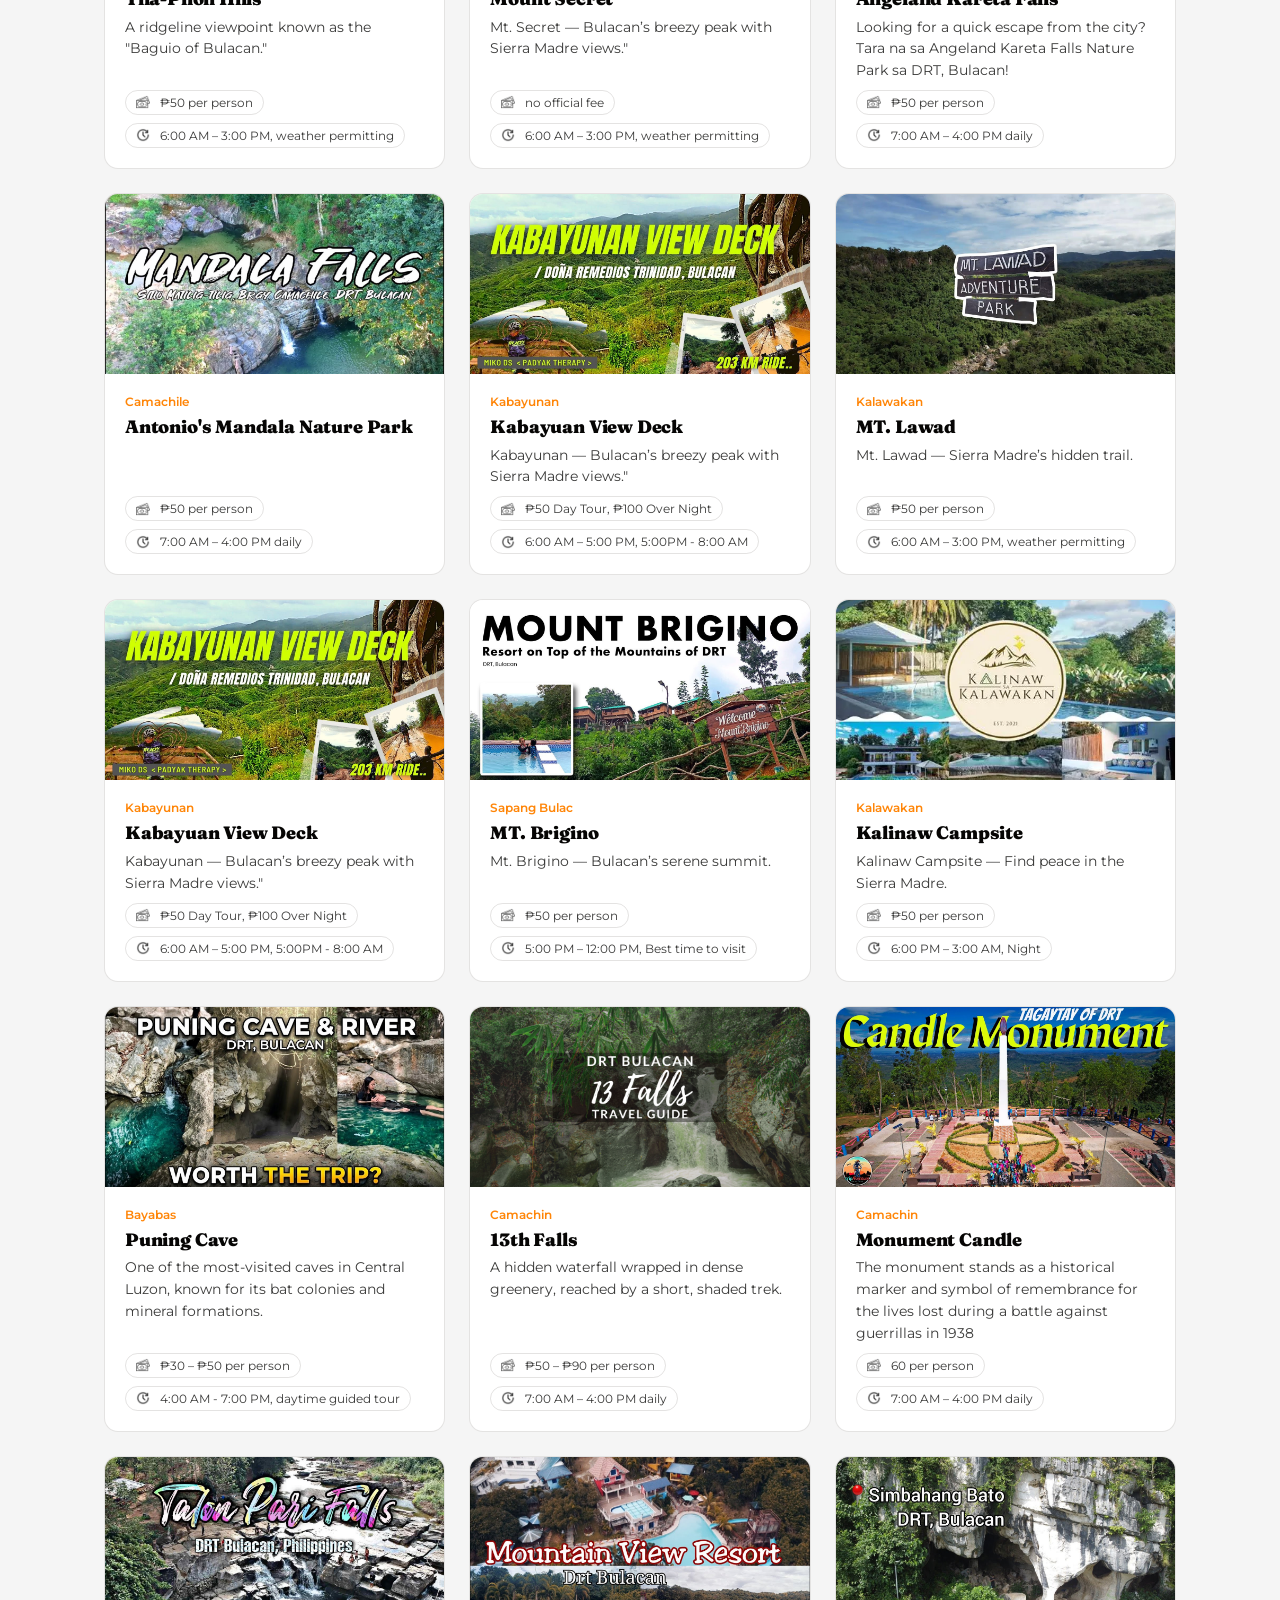
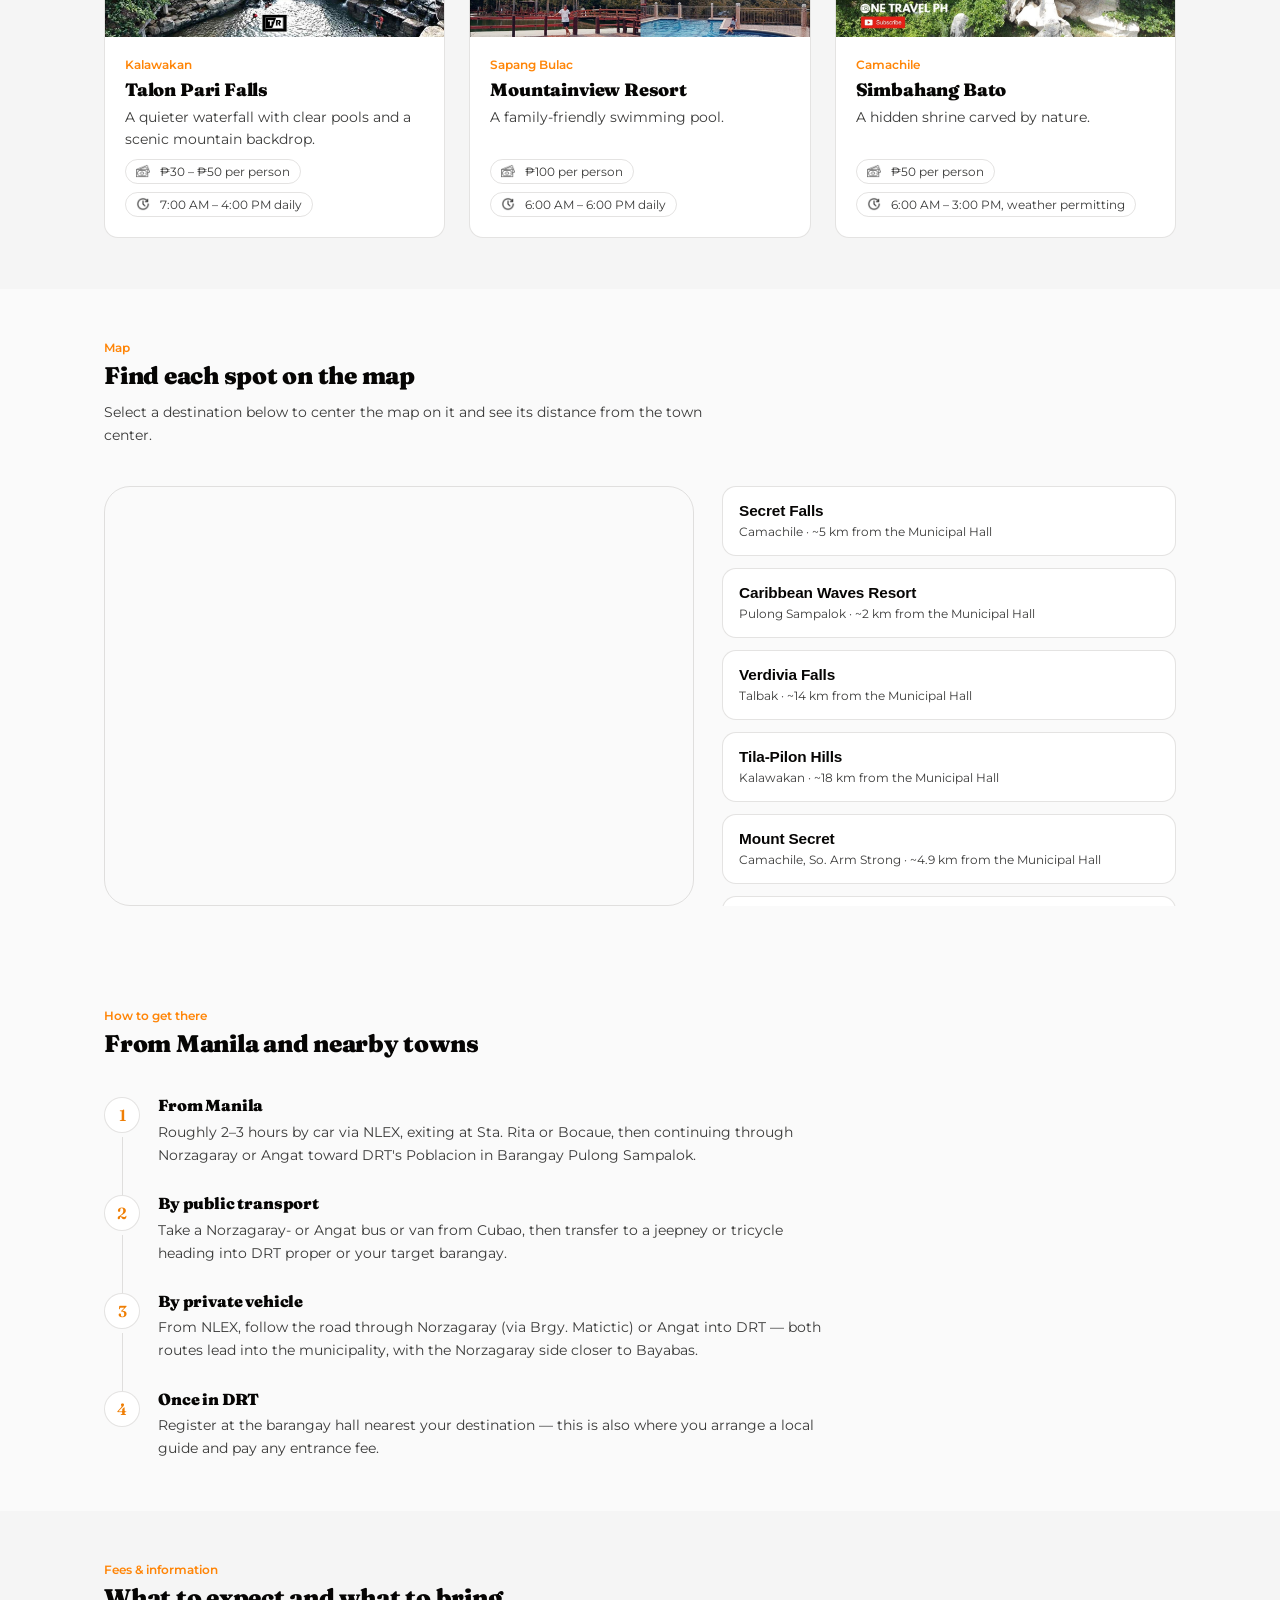
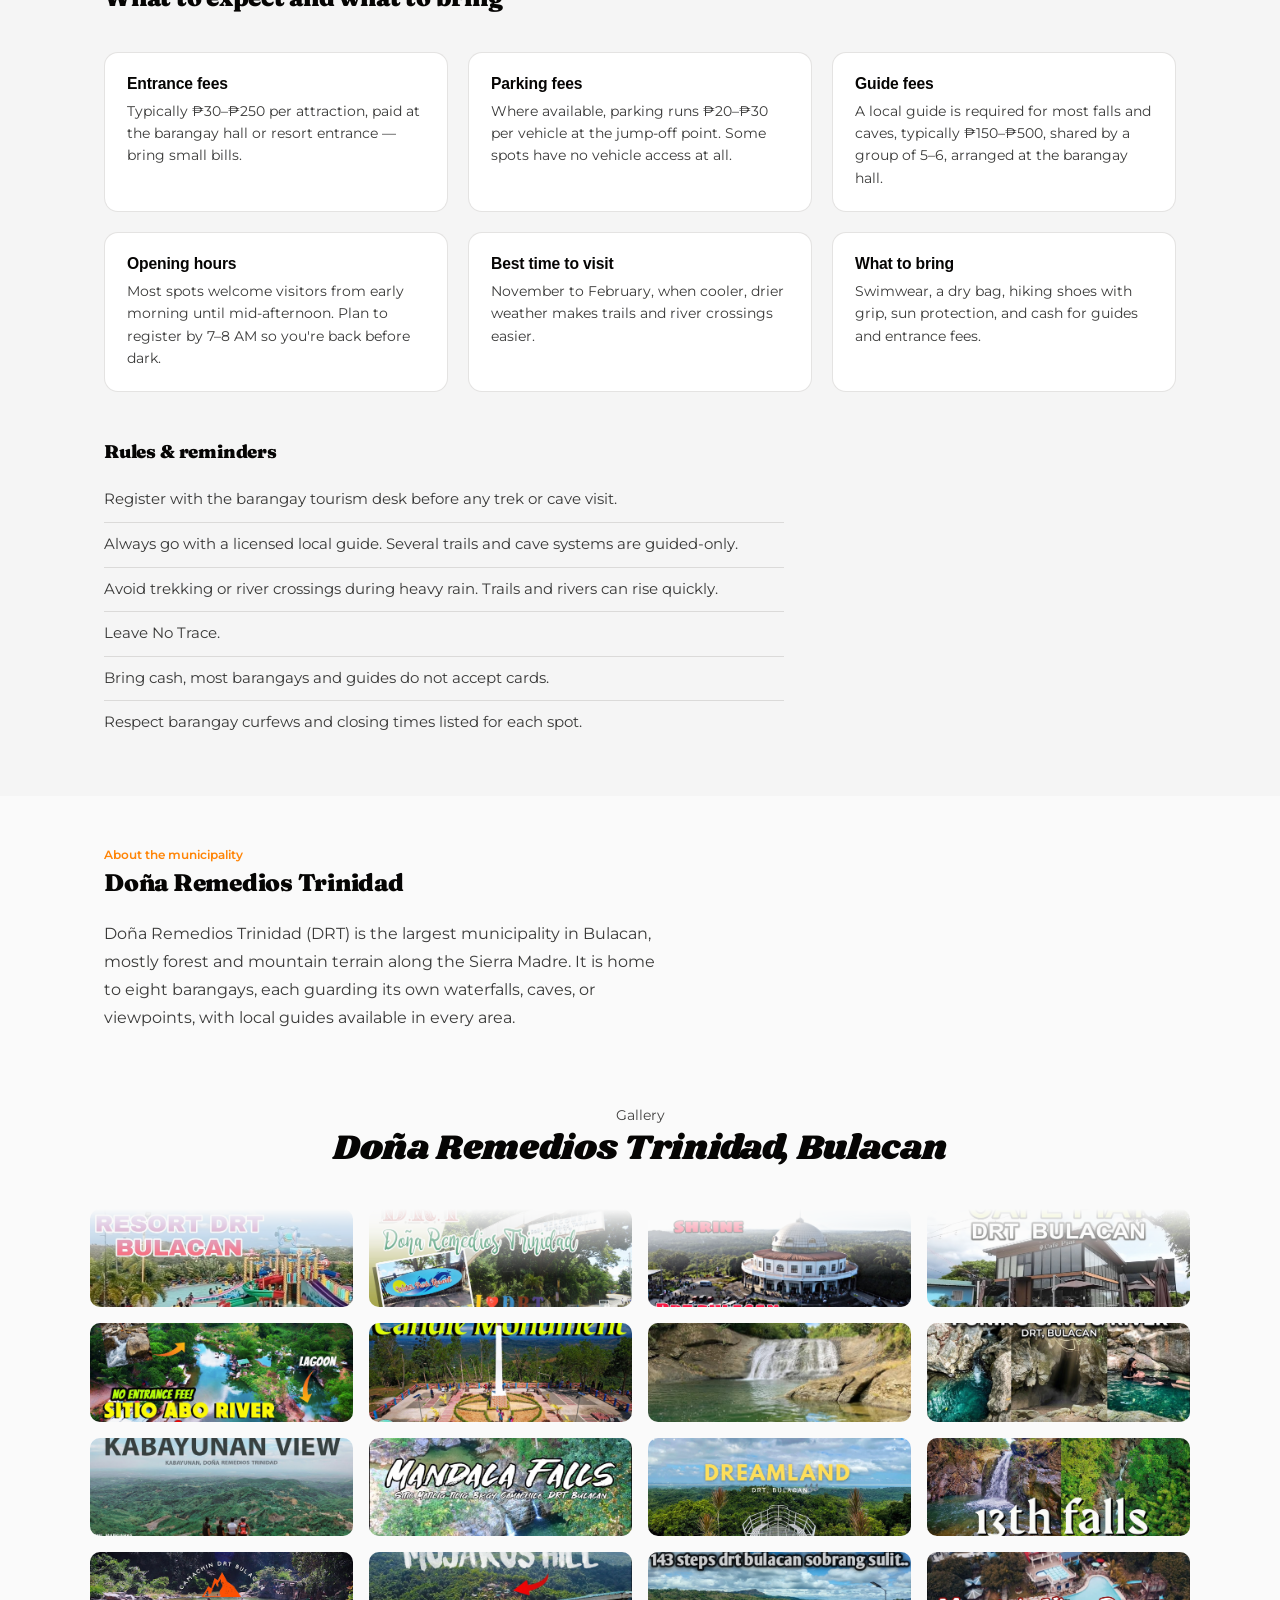
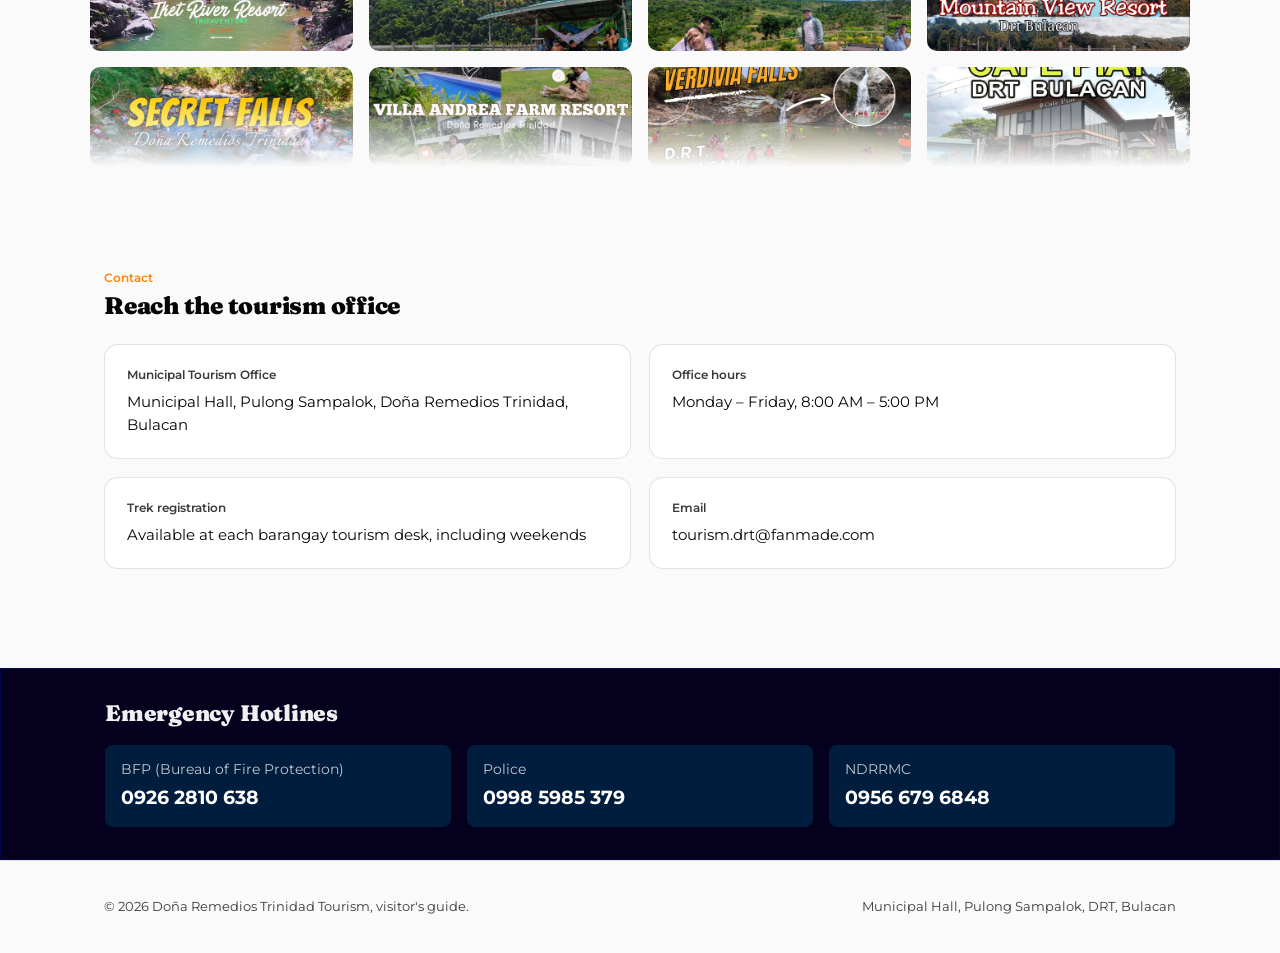
==== commit 034139d3: "Add files via upload" ====
--- a/index.html
+++ b/index.html
@@ -87,7 +87,6 @@
 <h2>Featured tourist spots</h2>
 </div>
 <div class="featured-grid" id="featuredGrid"></div>
-<div class="quicknav" id="quickNav"></div>
 </div>
 </section>
 
--- a/styles.css
+++ b/styles.css
@@ -704,13 +704,7 @@
     }
 }
 
-.quicknav {
-    display: flex;
-    flex-wrap: wrap;
-    gap: 0.75rem;
-    border-top: 1px solid var(--border);
-    padding-top: clamp(1.25rem, 3vw, 1.75rem);
-}
+
 
 .quicknav a {
     padding: 0.5625rem 1.125rem;
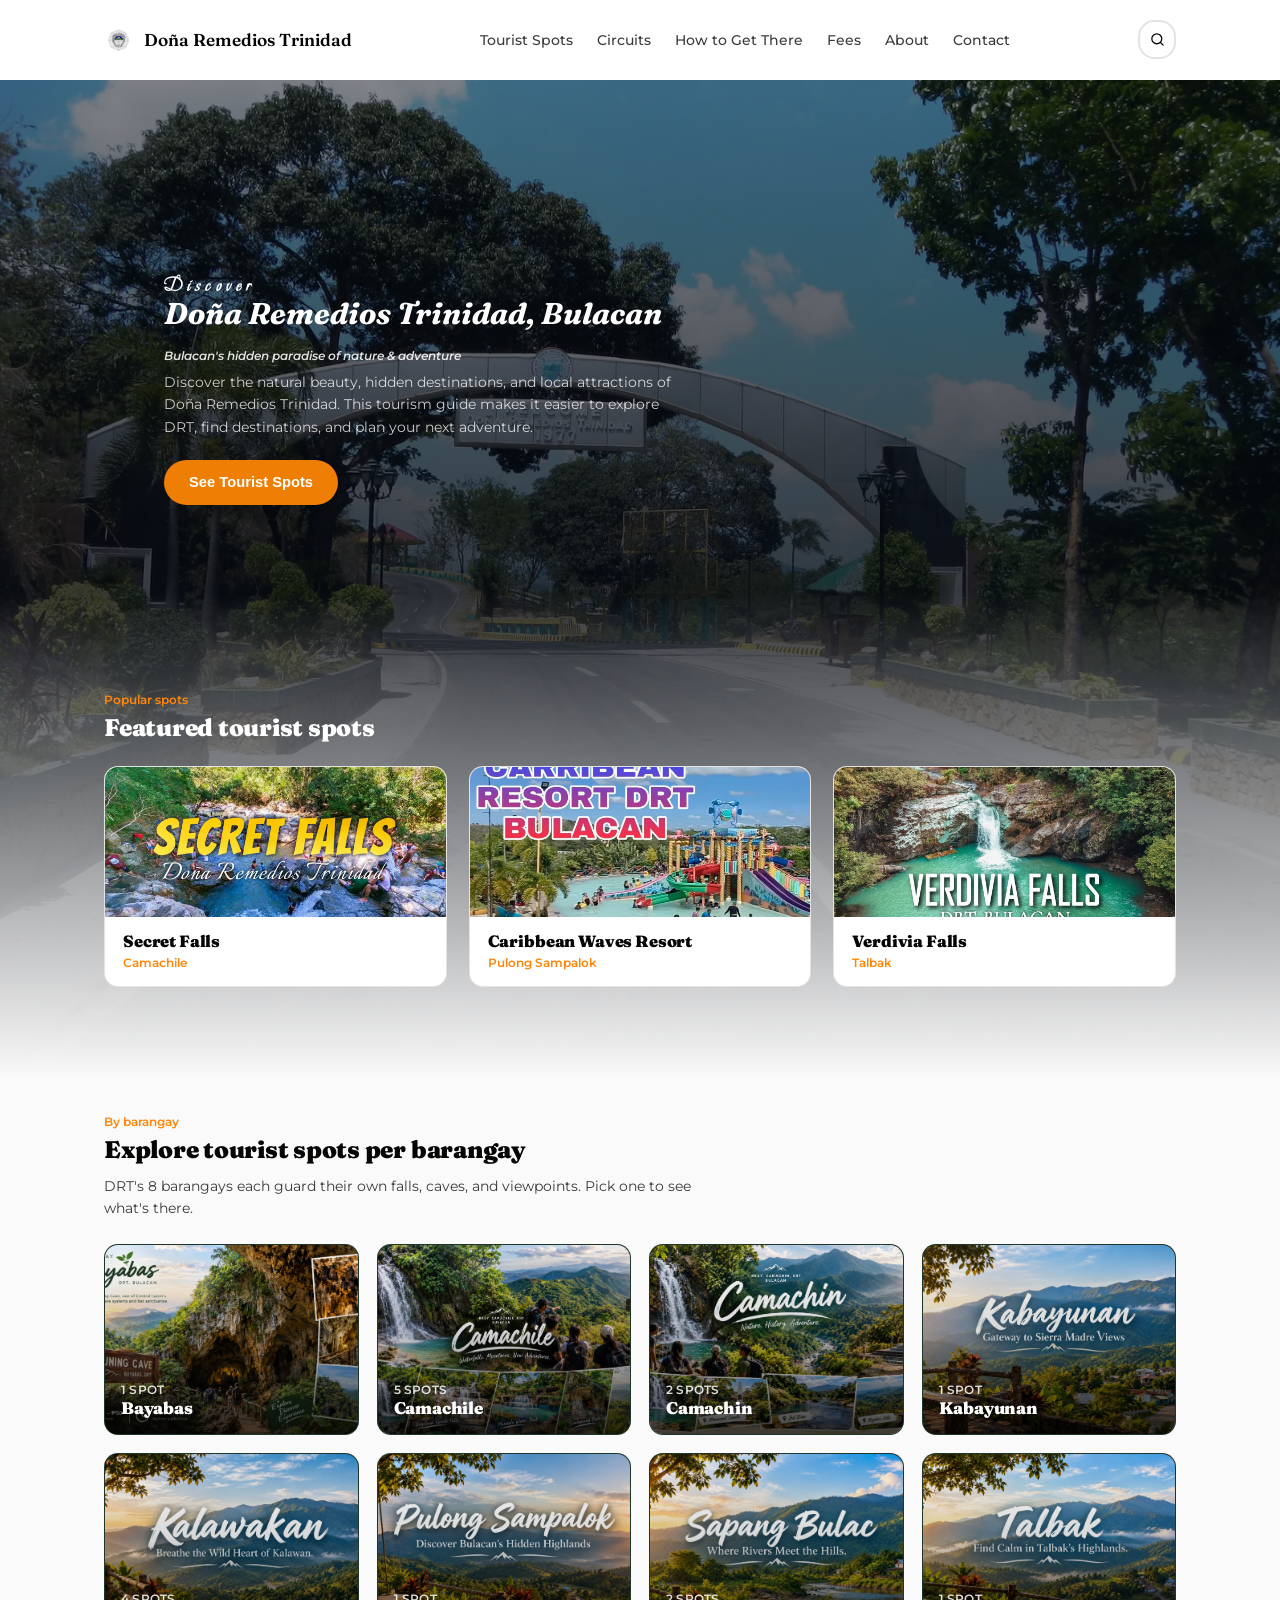
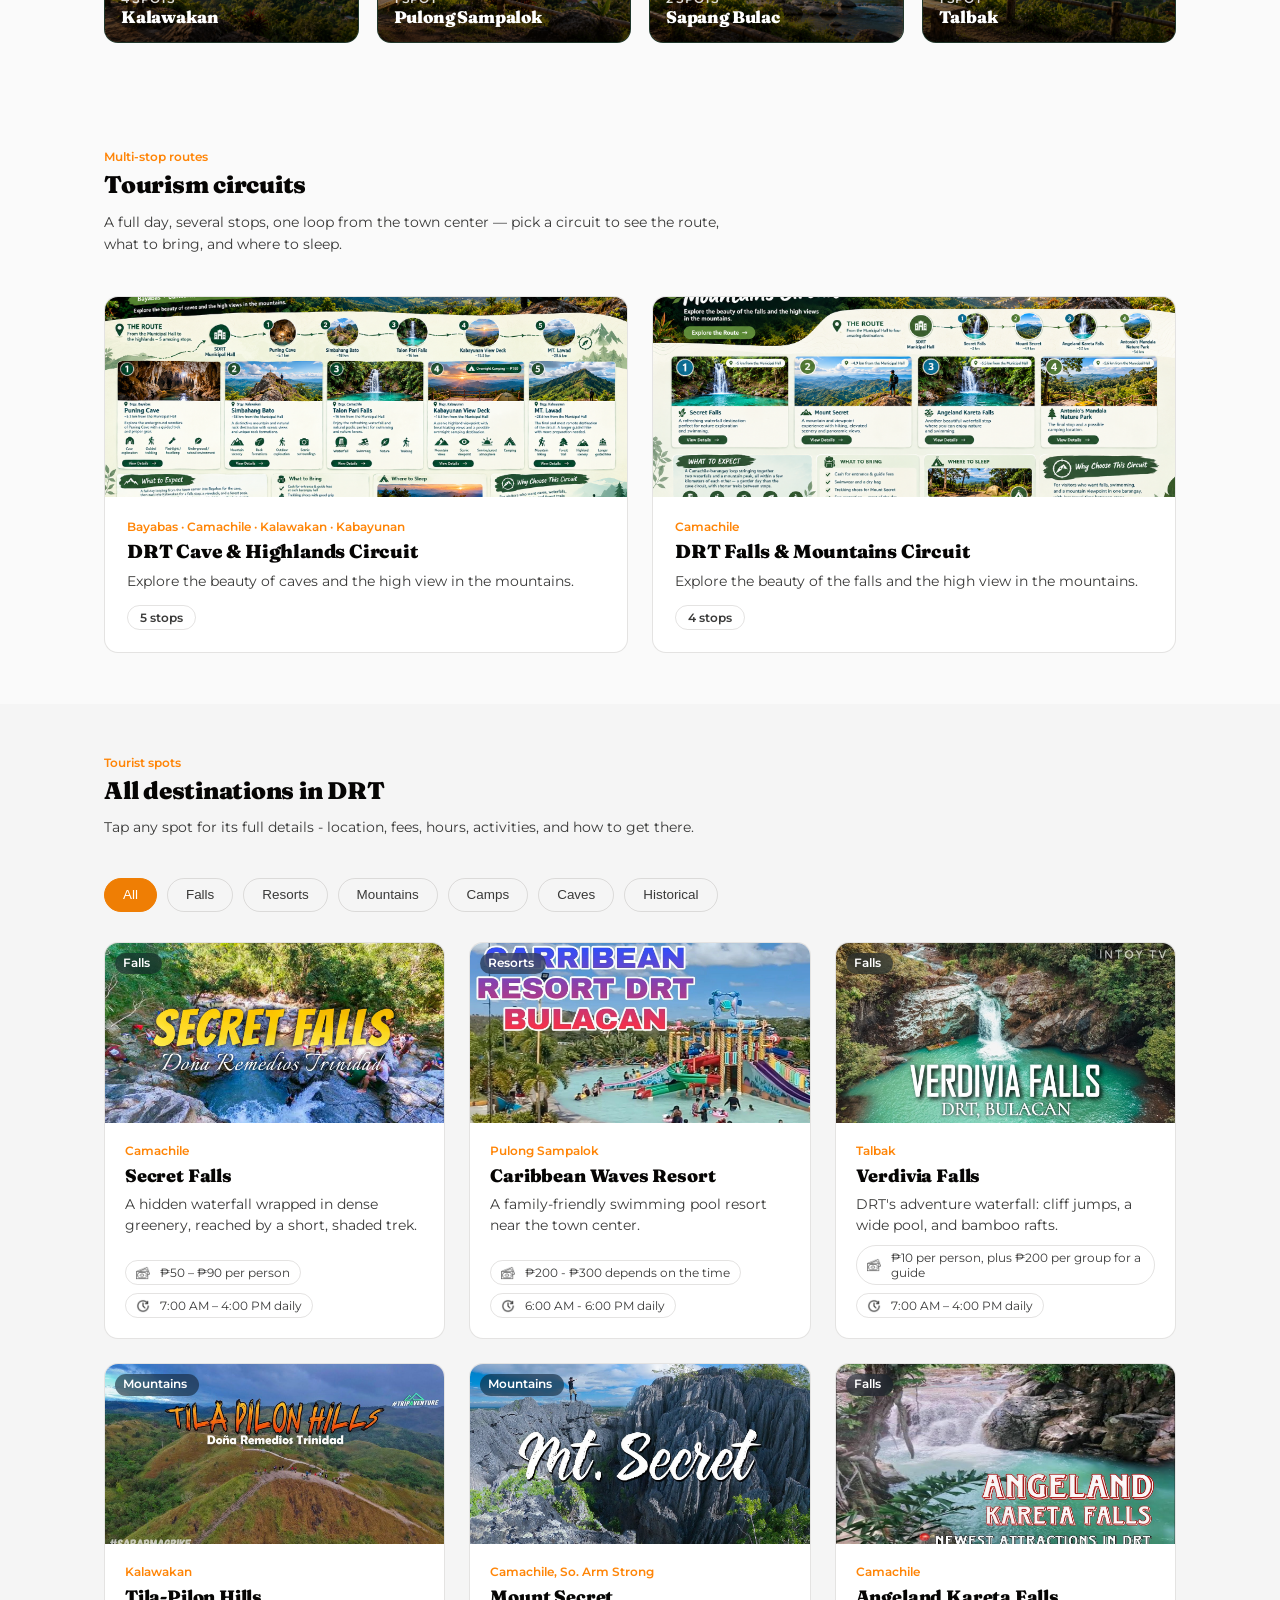
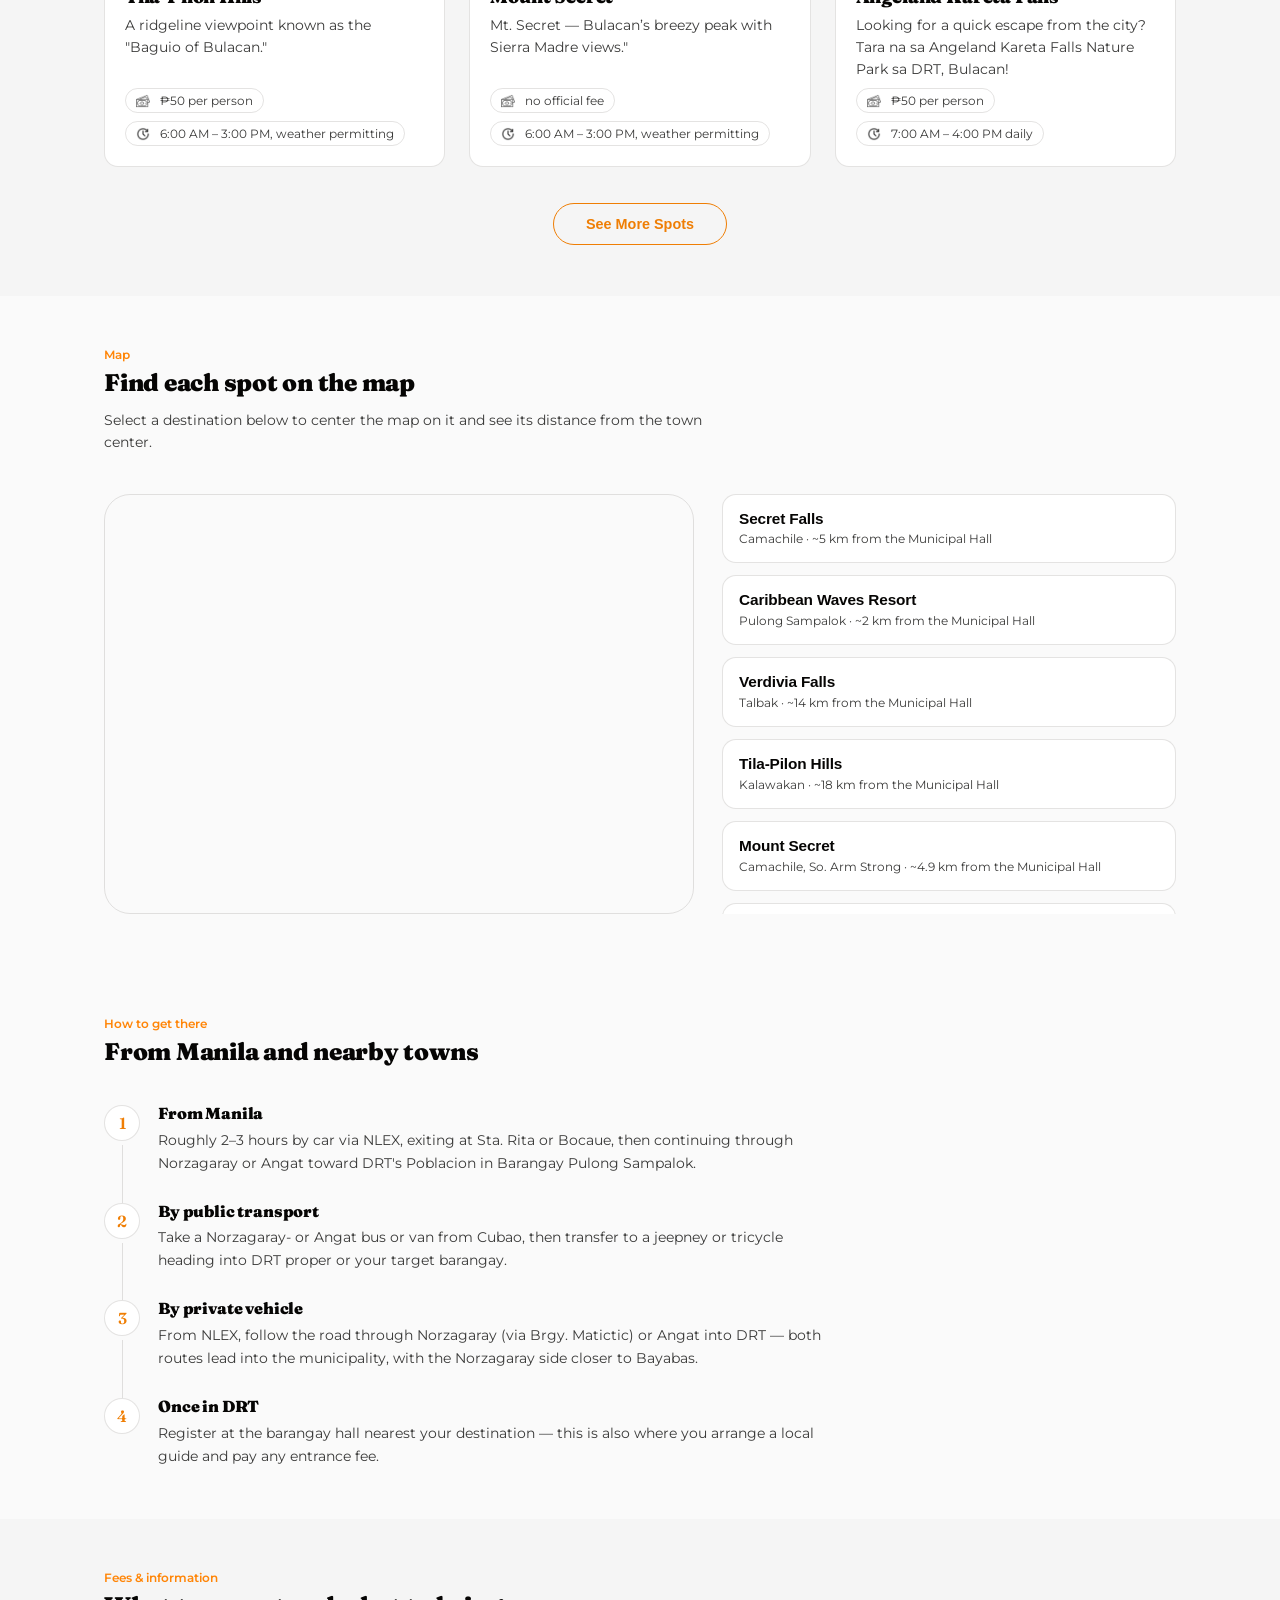
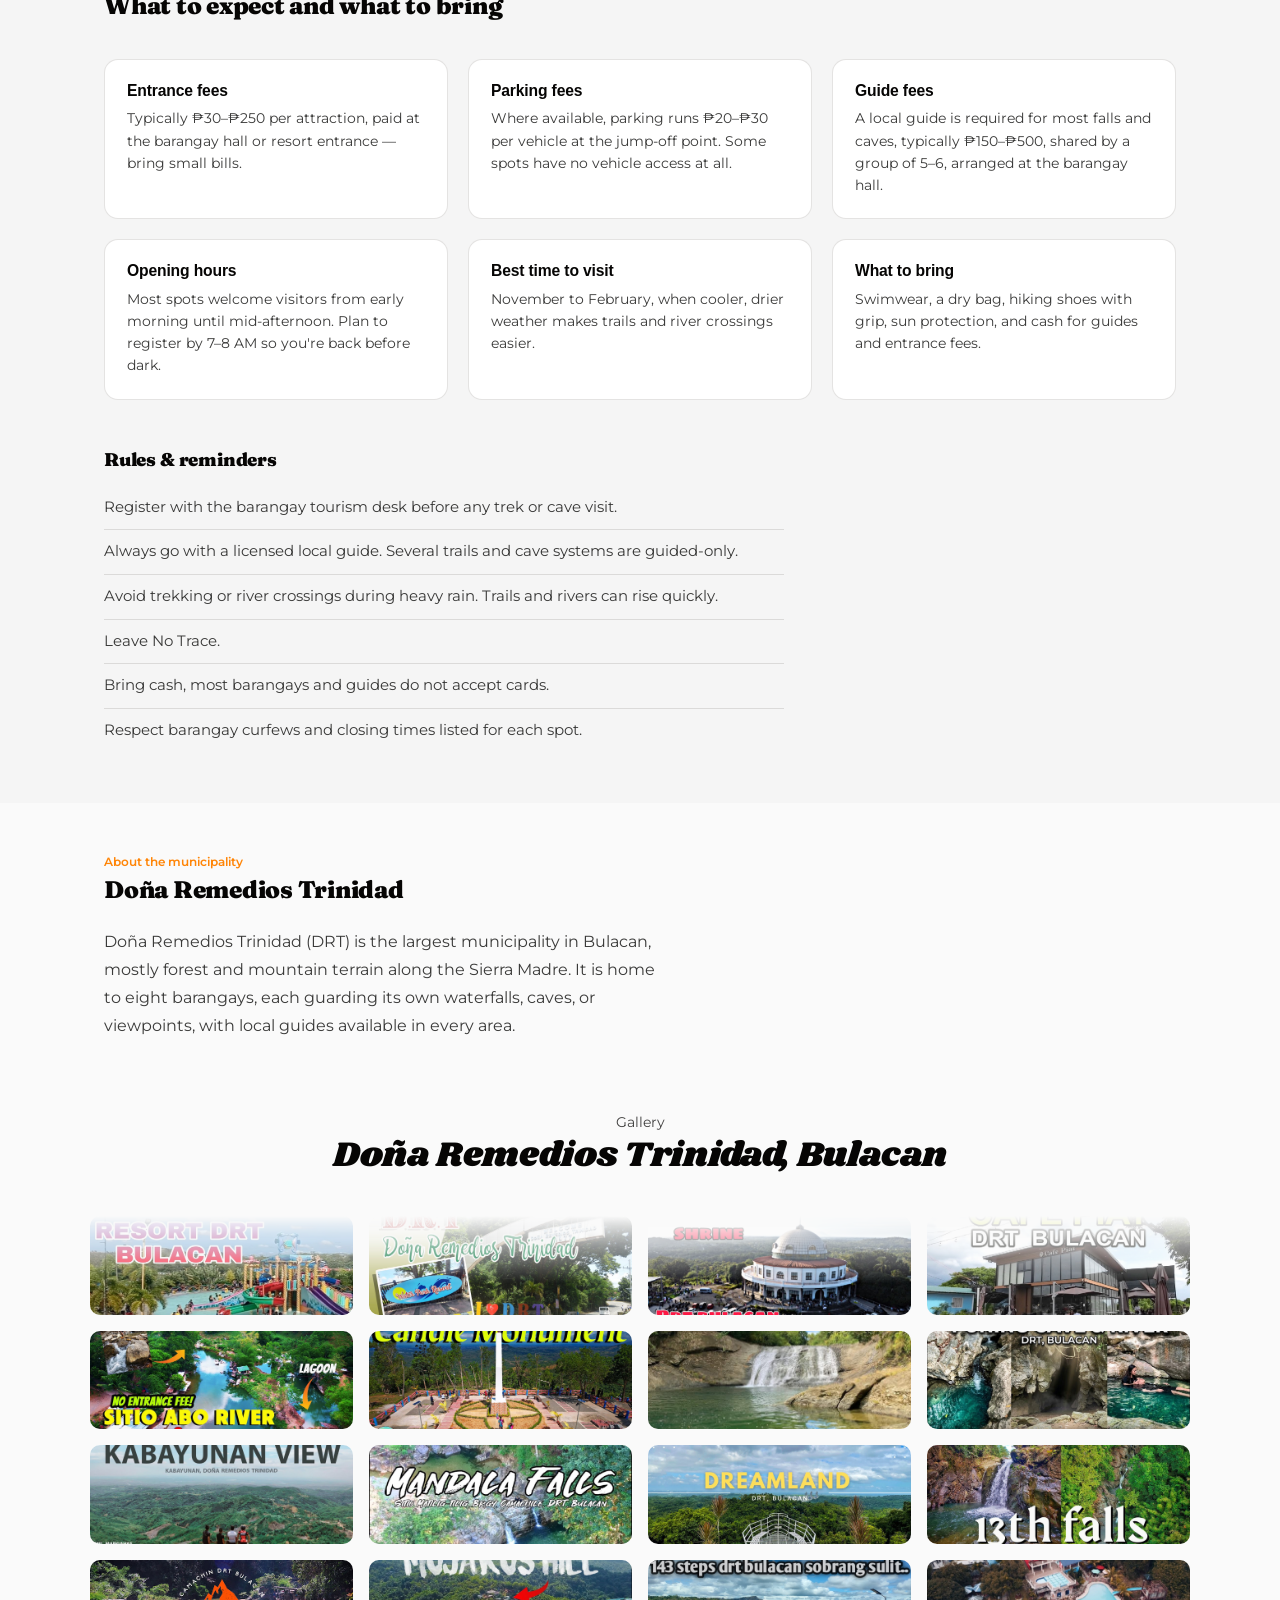
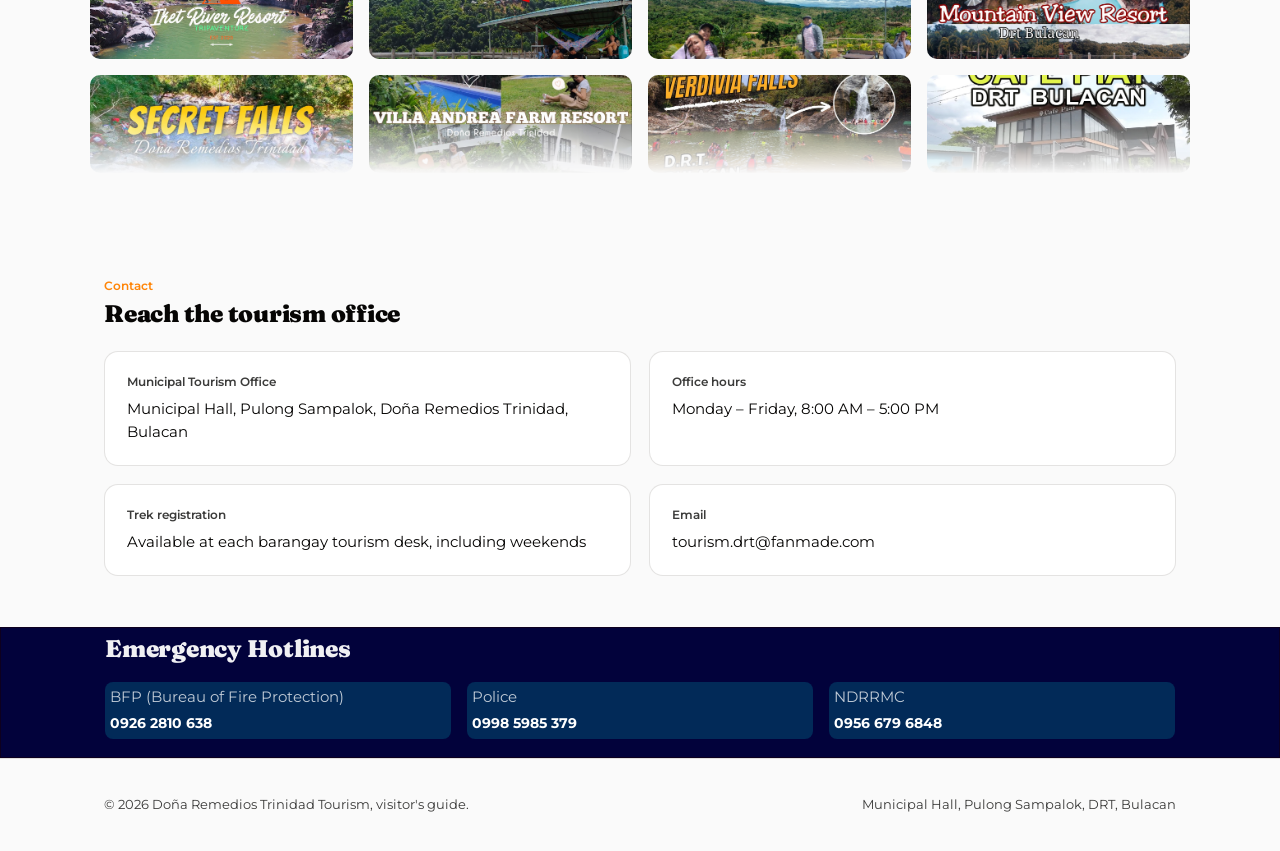
==== commit dbd8f302: "Add files via upload" ====
--- a/index.html
+++ b/index.html
@@ -75,7 +75,7 @@
 <span class="line accent">Doña Remedios Trinidad, Bulacan</span>
 </h1>
 <p class="hero-tagline" id="1">Bulacan's hidden paradise of nature &amp; adventure</p>
-<p class="hero-desc" id="2">Three-quarters forest, laced with rivers and hidden falls - a two-hour escape from Manila into caves, mountain trails, and waterfalls this guide brings together in one place.</p>
+<p class="hero-desc" id="2">Discover the natural beauty, hidden destinations, and local attractions of Doña Remedios Trinidad. This tourism guide makes it easier to explore DRT, find destinations, and plan your next adventure.</p>
 <div class="hero-ctas">
 <a href="#spots" class="btn btn-primary">See Tourist Spots</a>
 
@@ -274,6 +274,7 @@
   </div>
 </div>
 
+<script src="categories.js" defer></script>
 <script src="data.js" defer></script>
 <script src="barangay/barangay-data.js" defer></script>
 <script src="script.js" defer></script>
--- a/styles.css
+++ b/styles.css
@@ -1,15 +1,3 @@
-/* ==========================================================================
-   Doña Remedios Trinidad Tourism — fluid, mobile-first stylesheet
-   Structure: tokens > base > layout > components (in page order) > overlays
-   Breakpoints are content-driven and kept to a minimum:
-     36em (576px)  cards go from compact list to full cards, contact -> 2 col
-     47.5em (760px) circuits -> 2 col
-     50em (800px)  about -> 2 col
-     60em (960px)  desktop nav replaces the drawer
-   Everything else flows from clamp(), min(), max(), auto-fill grids and flex-wrap.
-   ========================================================================== */
-
-/* ============ TOKENS ============ */
 :root {
     --bg: #fafafa;
     --bg-alt: #f5f5f5;
@@ -582,7 +570,7 @@
 
 .hero-desc {
     color: rgba(255, 255, 255, 0.78);
-    font-size: 0.875rem;
+    font-size: 14px;
     max-width: min(100%, 32.5rem);
     line-height: 1.6;
     margin-bottom: 1.375rem;
@@ -1155,17 +1143,18 @@
 
 /* ============ EMERGENCY HOTLINES ============ */
 .emergency-hotlines {
-    background-color: #04001d;
-    margin-top: clamp(2rem, 5vw, 3rem);
+    background-color: #02023b;
+    margin-top: clamp(.1, 5vw, 3rem);
     padding-block: clamp(1.25rem, 4vw, 2rem);
-    /* full-bleed panel, content aligned to the constrained container */
+    padding-top: 8px;
+    padding-bottom: 18px;
     padding-inline: max(var(--pad-x), calc((100% - var(--maxw)) / 2 + var(--pad-x)));
-    border: 1px solid rgba(11, 32, 236, 0.2);
+    border: 1px solid #0d001f;
 }
 
 .emergency-hotlines h3 {
     margin-bottom: 1.2rem;
-    font-size: 1.4rem;
+    font-size: 24px;
 }
 
 #emergency {
@@ -1183,21 +1172,21 @@
     flex-direction: column;
     gap: 0.4rem;
     min-width: 0;
-    padding: 1rem;
+    padding: 5px;
     border-radius: 8px;
-    background: #011d3d;
+    background: #022a58;
 }
 
 .hotline-label {
-    font-size: 0.85rem;
+    font-size: 15px;
     opacity: 0.75;
-    color: #fff;
+    color: #ffffff;
 }
 
 .hotline-number {
     display: inline-block;
     padding-block: 0.125rem;
-    font-size: 1.2rem;
+    font-size: 14px;
     font-weight: 700;
     text-decoration: none;
     color: #fff;
@@ -1929,4 +1918,135 @@
     .drt-marquee-track {
         animation: none;
     }
+}
+
+/* spot grid: See More / Show Less */
+.spot-more-wrap {
+    display: flex;
+    justify-content: center;
+    margin-top: clamp(1.5rem, 4vw, 2.25rem);
+}
+
+.spot-more-btn {
+    padding: 0.75rem 2rem;
+    border-radius: 100px;
+    border: 1px solid var(--fern);
+    background: transparent;
+    color: var(--fern);
+    font-family: "Inter", sans-serif;
+    font-size: 0.9rem;
+    font-weight: 600;
+    cursor: pointer;
+    transition: background 0.2s ease, color 0.2s ease;
+}
+
+.spot-more-btn:hover,
+.spot-more-btn:focus-visible {
+    background: var(--fern);
+    color: #fff;
+}
+
+.spot-card.spot-reveal {
+    animation: spotReveal 0.45s ease both;
+    animation-delay: var(--reveal-delay, 0ms);
+}
+
+@keyframes spotReveal {
+    from {
+        opacity: 0;
+        transform: translateY(16px);
+    }
+    to {
+        opacity: 1;
+        transform: none;
+    }
+}
+
+@media (prefers-reduced-motion: reduce) {
+    .spot-card.spot-reveal {
+        animation: none;
+    }
+}
+
+
+/* ============ CATEGORY ICONS ============
+   Icons come from categories.js (icon/categories/*). One size, everywhere. */
+.cat-icon {
+    width: 1.25rem;
+    height: 1.25rem;
+    object-fit: contain;
+    flex-shrink: 0;
+    display: block;
+}
+
+.filter-btn {
+    display: inline-flex;
+    align-items: center;
+    gap: 0.5rem;
+    line-height: 1;
+}
+
+/* If your icons are single-colour/dark and vanish on the green active button,
+   set --cat-icon-active-filter: brightness(0) invert(1); on :root. */
+.filter-btn.active .cat-icon {
+    filter: var(--cat-icon-active-filter, none);
+}
+
+.spot-media {
+    position: relative;
+}
+
+.spot-cat {
+    position: absolute;
+    top: 0.625rem;
+    left: 0.625rem;
+    z-index: 2;
+    display: inline-flex;
+    align-items: center;
+    gap: 0.375rem;
+    max-width: calc(100% - 1.25rem);
+    padding: 0.3125rem 0.75rem 0.3125rem 0.5rem;
+    border-radius: 100px;
+    background: rgba(14, 24, 38, 0.55);
+    backdrop-filter: blur(6px);
+    color: #fff;
+    font-size: 0.72rem;
+    font-weight: 600;
+    line-height: 1;
+    pointer-events: none;
+}
+
+.spot-cat .cat-icon {
+    width: 1rem;
+    height: 1rem;
+}
+
+.spot-cat > span {
+    overflow: hidden;
+    text-overflow: ellipsis;
+    white-space: nowrap;
+}
+
+.cat-inline {
+    display: inline-flex;
+    align-items: center;
+    gap: 0.3125rem;
+    vertical-align: middle;
+}
+
+.cat-inline .cat-icon {
+    width: 1rem;
+    height: 1rem;
+}
+
+@media (max-width: 480px) {
+    .filter-btn {
+        gap: 0.375rem;
+        padding: 0.5rem 0.875rem;
+    }
+
+    .filter-btn .cat-icon {
+        width: 1.125rem;
+        height: 1.125rem;
+    }
 }
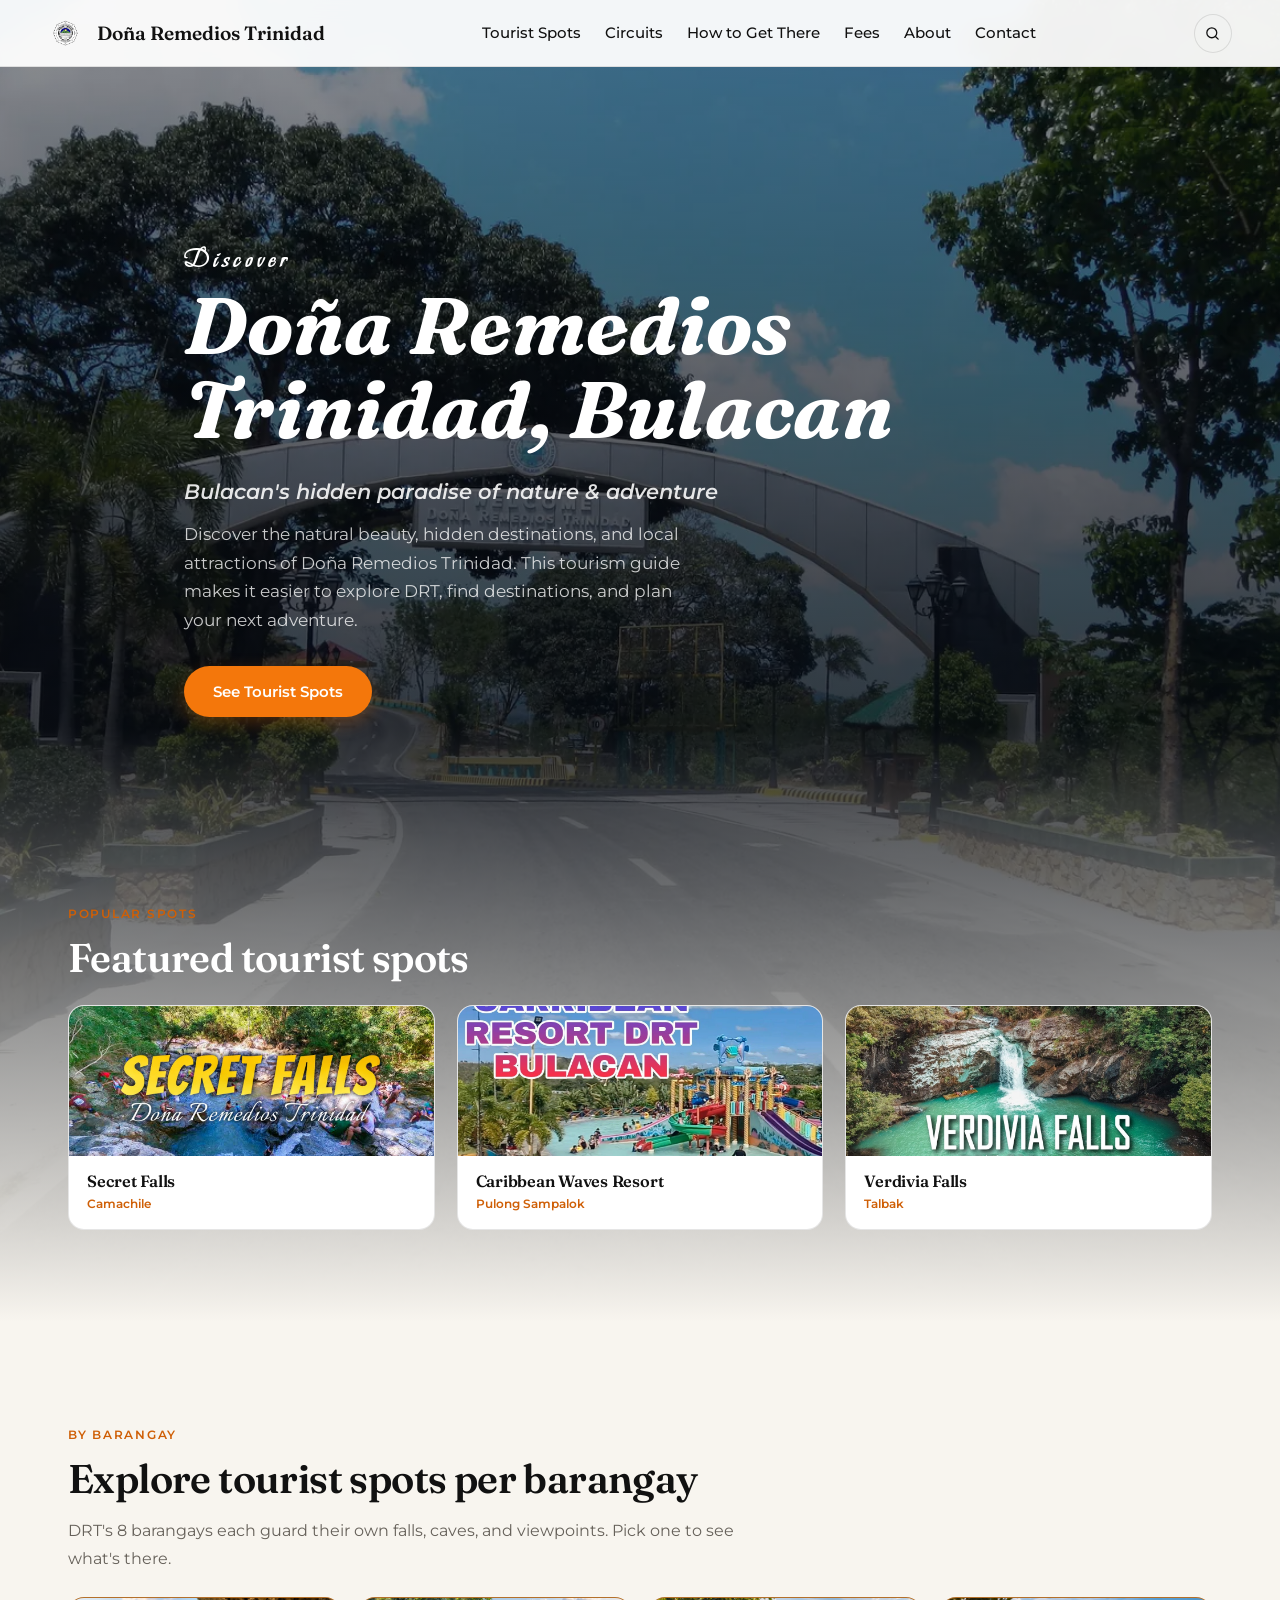
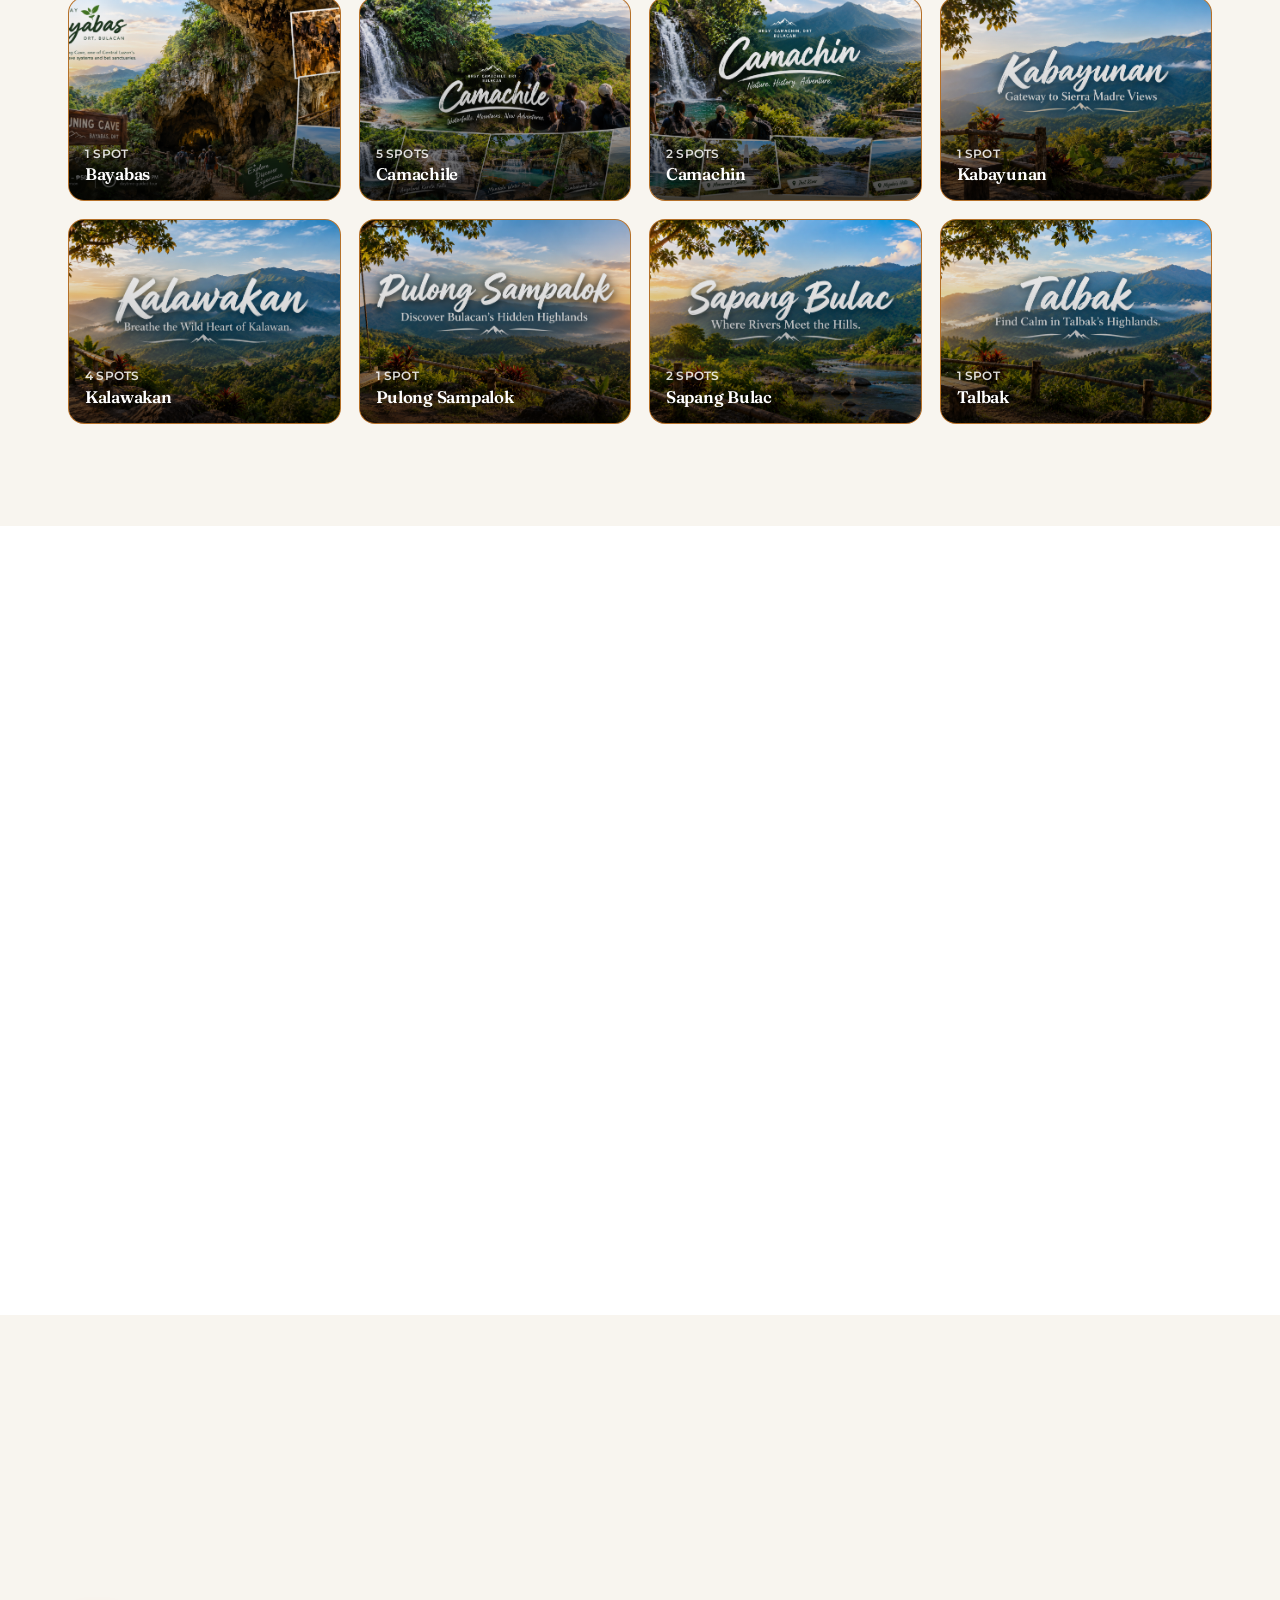
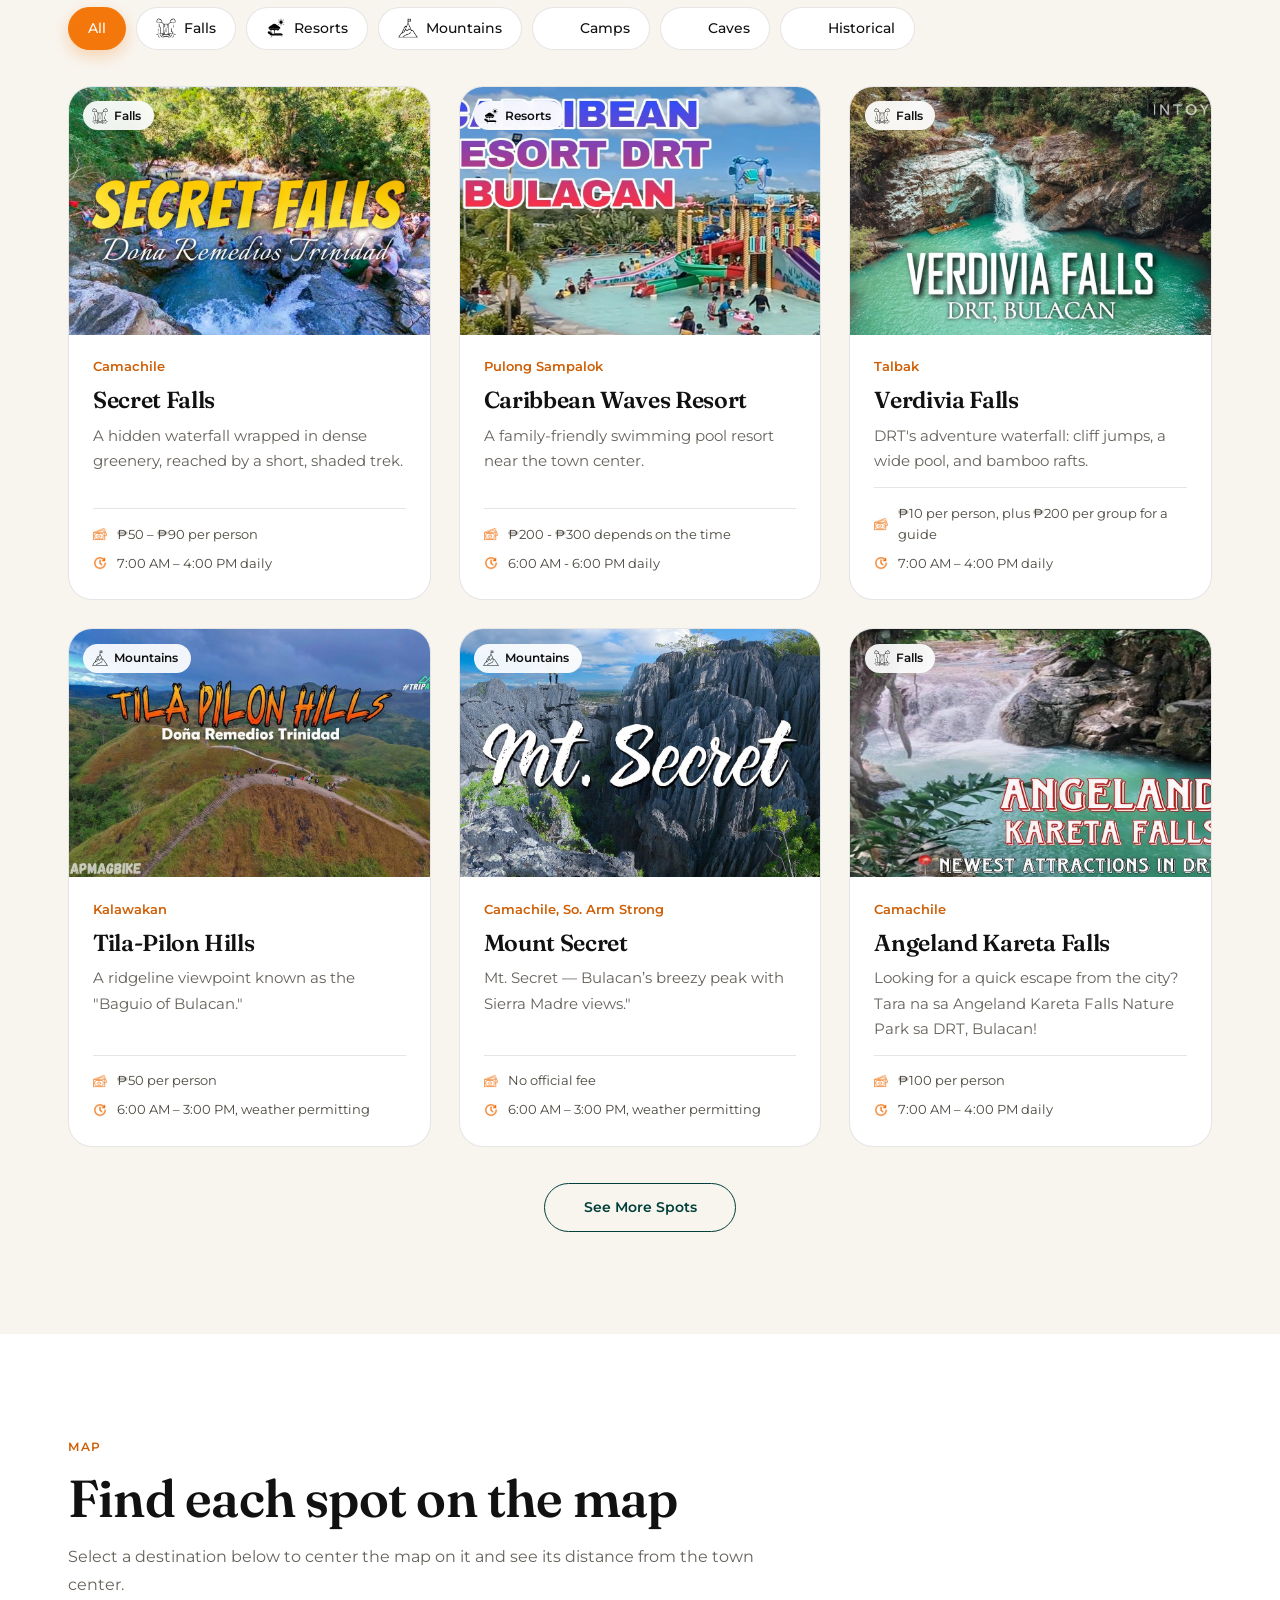
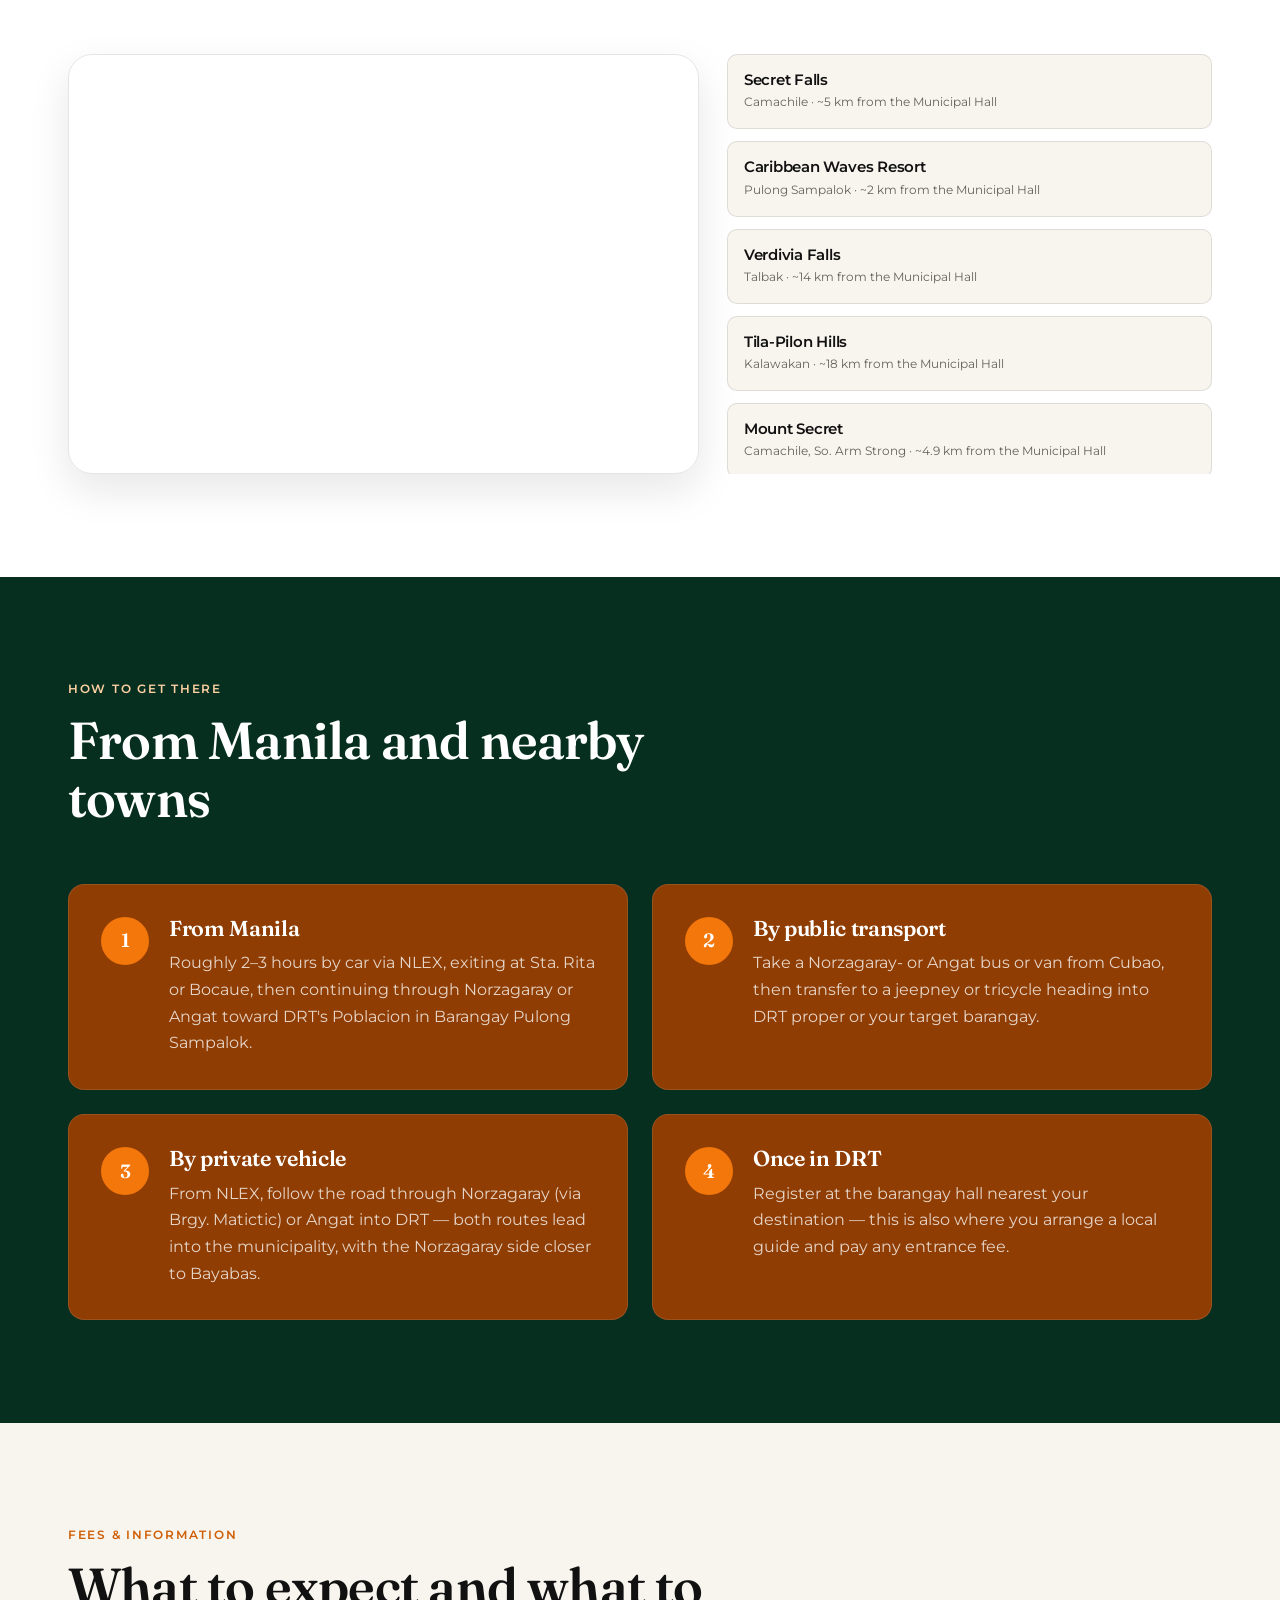
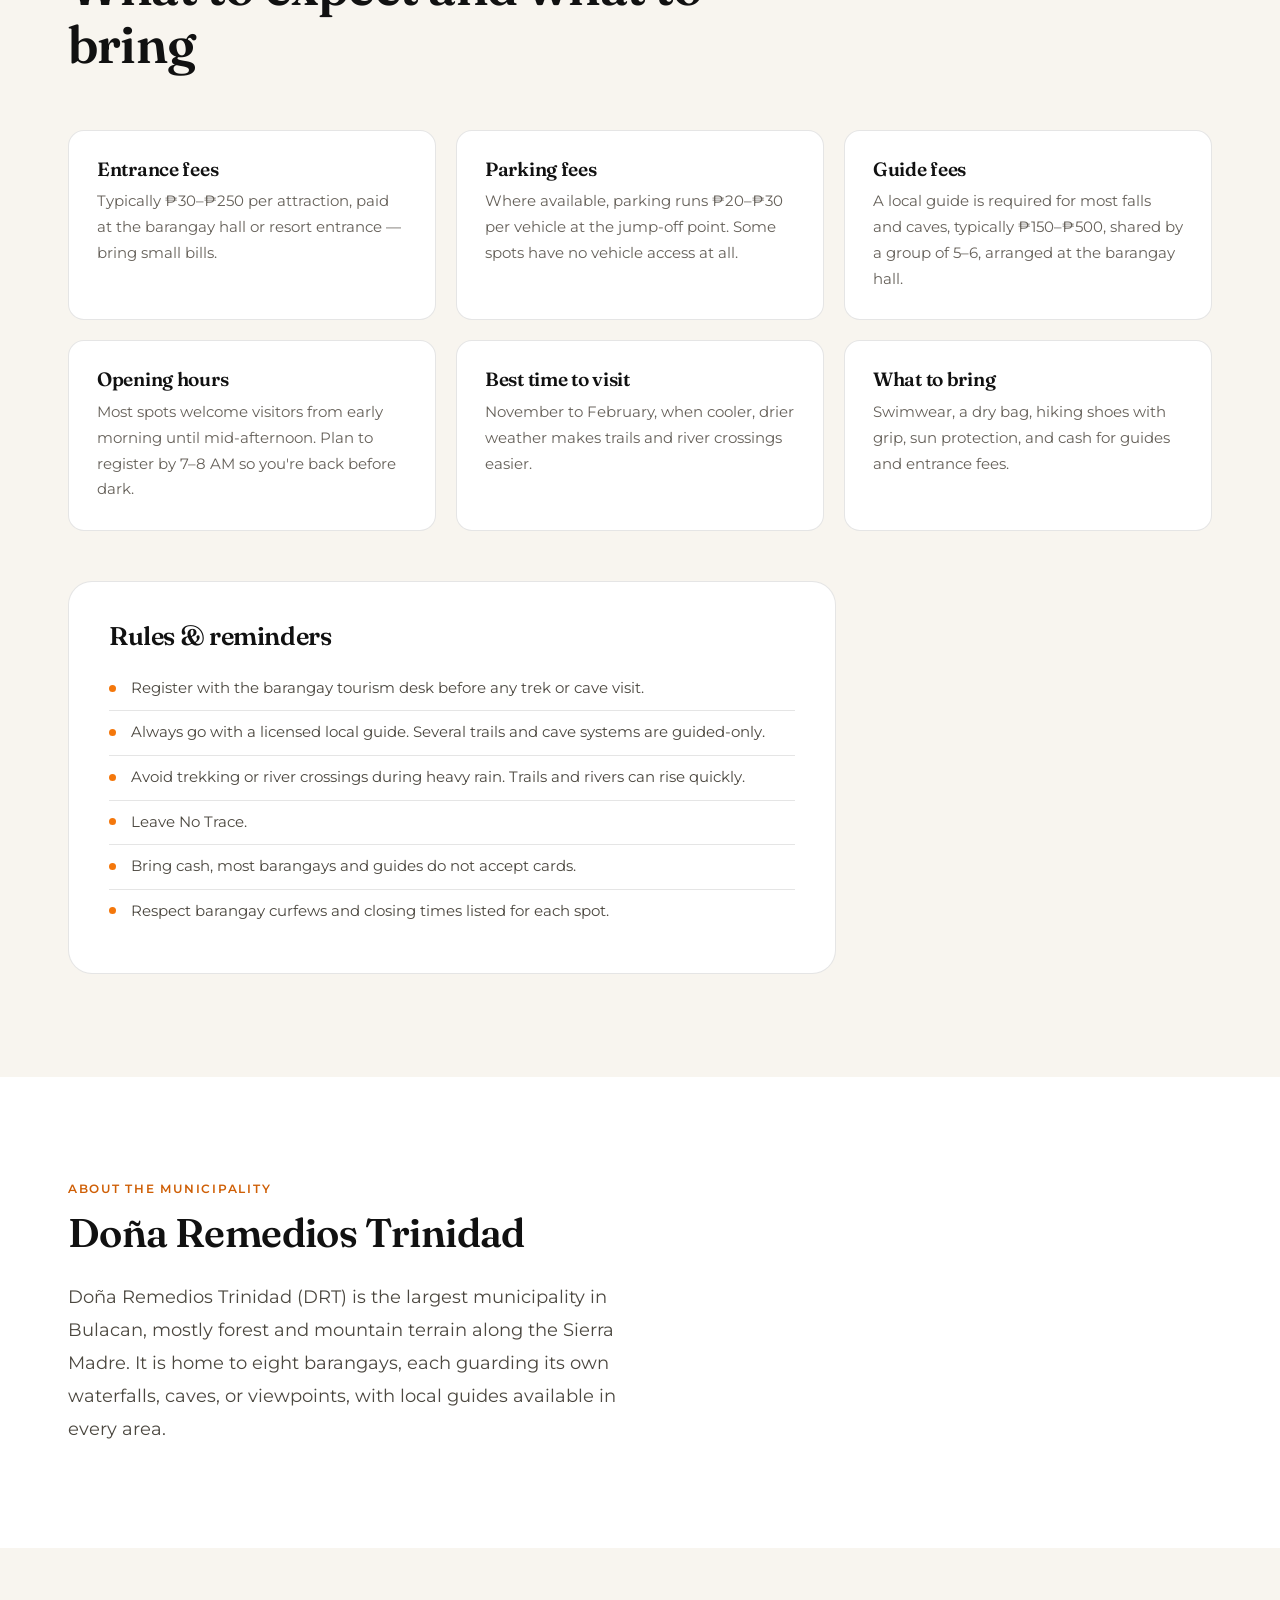
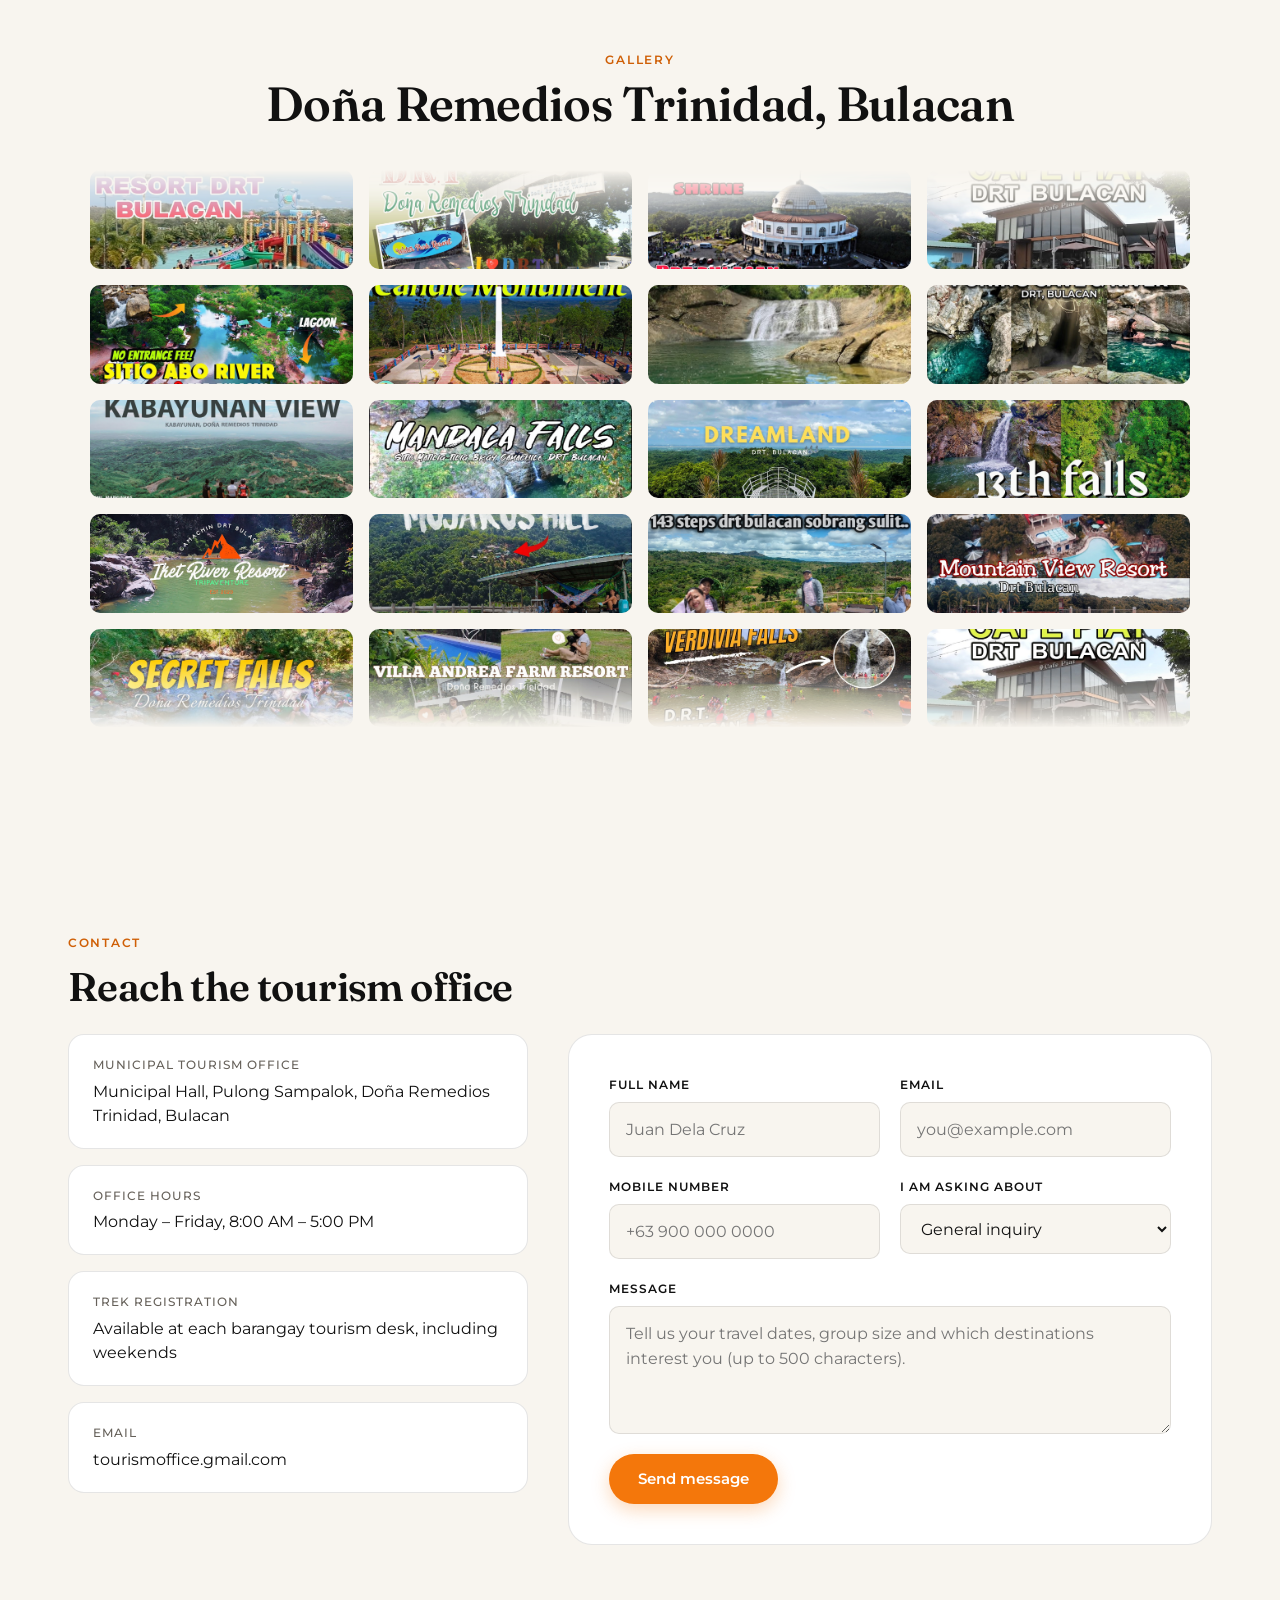
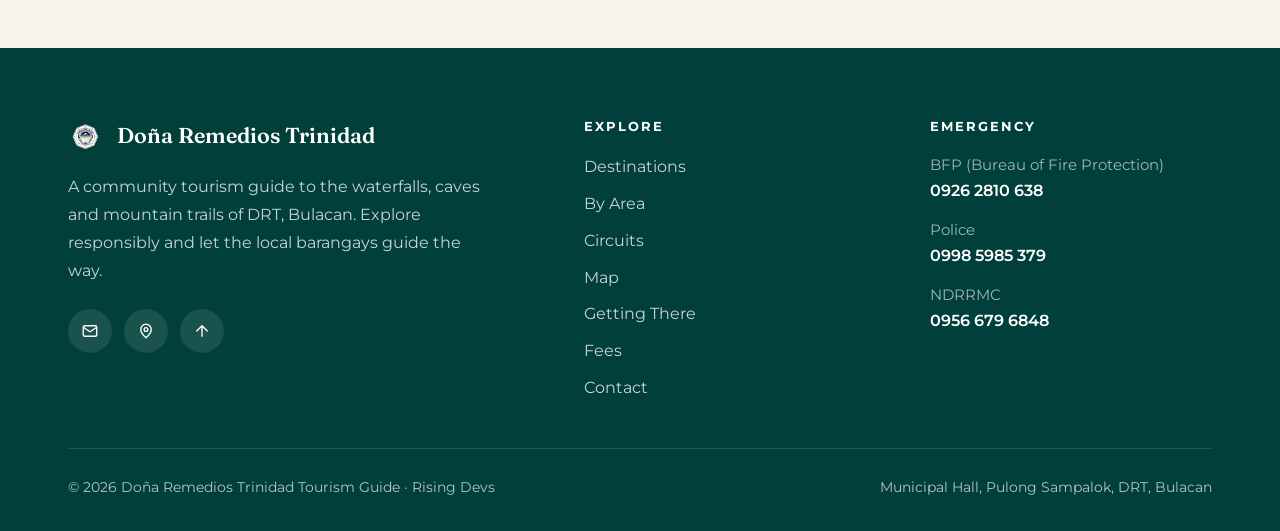
==== commit e82c7e7a: "Add files via upload" ====
--- a/index.html
+++ b/index.html
@@ -1,282 +1,299 @@
-<!DOCTYPE html>
-<html lang="en">
-<head>
-<meta charset="UTF-8">
-<meta name="viewport" content="width=device-width, initial-scale=1.0">
-<title>Doña Remedios Trinidad, Tourism Infomation</title>
-<meta property="og:description" content="Explore Doña Remedios Trinidad’s waterfalls, caves, and mountain trails. A hidden paradise in Bulacan where nature, history, and adventure come together"/>
-<meta name="google-site-verification" content="P0dgLpGMWsLiXskzpO_BP8j19hp_2osZcboId7dhQ0w" />
-<meta name="msvalidate.01" content="FDBFBFBB916D1C356C876370F8D4CD67" />
-
-<!-- Preload the LCP hero image (webp, responsive) so the browser starts fetching the right size immediately -->
-<link rel="preload" as="image" type="image/webp"
-      href="arko/arko1-1600.webp"
-      imagesrcset="arko/arko1-640.webp 640w, arko/arko1-1080.webp 1080w, arko/arko1-1600.webp 1600w, arko/arko1-2560.webp 2560w"
-      imagesizes="100vw" fetchpriority="high">
-<link rel="preconnect" href="https://fonts.googleapis.com">
-<link rel="preconnect" href="https://fonts.gstatic.com" crossorigin>
-<link rel="preconnect" href="https://api.fontshare.com">
-<link rel="preconnect" href="https://cdn.jsdelivr.net">
-
-<link rel="stylesheet" href="https://api.fontshare.com/v2/css?f[]=switzer@800&display=swap">
-<link href="https://fonts.googleapis.com/css2?family=Fraunces:opsz,wght@9..144,600;9..144,700;9..144,900&family=Montserrat:wght@400;500;600;700&family=Shrikhand&family=Beau+Rivage&display=swap" rel="stylesheet">
-<link rel="stylesheet" href="styles.css">
-</head>
-<body>
-<nav id="nav">
-<div class="navwrap">
-<a href="#home" class="logo">
-<img src="icon/Drtlogo.png" alt="DRT Tourism" width="32" height="32">
-Doña Remedios Trinidad
-</a>
-<ul class="navlinks" id="navlinks">
-<li><a href="#spots">Tourist Spots</a></li>
-<li><a href="#circuits">Circuits</a></li>
-<li><a href="#getting-there">How to Get There</a></li>
-<li><a href="#fees">Fees</a></li>
-<li><a href="#about">About</a></li>
-<li><a href="#contact">Contact</a></li>
-</ul>
-<div class="navtools">
-<button class="icon-btn" id="searchToggle" aria-label="Search" title="Search">
-<svg width="17" height="17" viewBox="0 0 24 24" fill="none"><circle cx="11" cy="11" r="7" stroke="currentColor" stroke-width="1.8"/><path d="M20 20L16.5 16.5" stroke="currentColor" stroke-width="1.8" stroke-linecap="round"/></svg>
-</button>
-<button class="hamburger" id="hamburger" aria-label="Menu" type="button"><span></span><span></span><span></span></button>
-</div>
-</div>
-</nav>
-
-<div id="searchBox">
-<div class="wrap">
-<svg width="18" height="18" viewBox="0 0 24 24" fill="none"><circle cx="11" cy="11" r="7" stroke="currentColor" stroke-width="1.8"/><path d="M20 20L16.5 16.5" stroke="currentColor" stroke-width="1.8" stroke-linecap="round"/></svg>
-<input type="text" id="searchInput" placeholder="Search tourist spots, barangays, activities…">
-<button class="icon-btn" id="searchClose">✕</button>
-</div>
-<div id="searchResults"></div>
-</div>
-
-<!--home-->
-<section id="home">
-<div class="hero-media">
-<picture>
-<source type="image/webp" sizes="100vw"
-        srcset="arko/arko1-640.webp 640w, arko/arko1-1080.webp 1080w, arko/arko1-1600.webp 1600w, arko/arko1-2560.webp 2560w">
-<img src="arko/arko1-1600.jpg"
-     srcset="arko/arko1-640.jpg 640w, arko/arko1-1080.jpg 1080w, arko/arko1-1600.jpg 1600w, arko/arko1-2560.jpg 2560w"
-     sizes="100vw"
-     fetchpriority="high" decoding="async"
-     alt="Welcome arch entrance to Doña Remedios Trinidad, Bulacan">
-</picture>
-</div>
-<div class="hero-scrim"></div>
-<div class="wrap hero-inner">
-<h1 class="hero-title">
-<span class="line" id="disc">Discover</span>
-<span class="line accent">Doña Remedios Trinidad, Bulacan</span>
-</h1>
-<p class="hero-tagline" id="1">Bulacan's hidden paradise of nature &amp; adventure</p>
-<p class="hero-desc" id="2">Discover the natural beauty, hidden destinations, and local attractions of Doña Remedios Trinidad. This tourism guide makes it easier to explore DRT, find destinations, and plan your next adventure.</p>
-<div class="hero-ctas">
-<a href="#spots" class="btn btn-primary">See Tourist Spots</a>
-
-</div>
-</div>
-<div class="wrap home-below">
-<div class="section-head small">
-<div class="eyebrow">Popular spots</div>
-<h2>Featured tourist spots</h2>
-</div>
-<div class="featured-grid" id="featuredGrid"></div>
-</div>
-</section>
-
-
-<!--explore per barangay-->
-<section id="barangay-explore">
-<div class="wrap">
-<div class="section-head small">
-<div class="eyebrow">By barangay</div>
-<h2>Explore tourist spots per barangay</h2>
-<p>DRT's 8 barangays each guard their own falls, caves, and viewpoints. Pick one to see what's there.</p>
-</div>
-<div class="brgy-grid" id="brgyGrid"></div>
-</div>
-
-
-</section>
-<!-- circuit details -->
-<section id="circuits">
-<div class="wrap">
-<div class="section-head">
-<div class="eyebrow">Multi-stop routes</div>
-<h2>Tourism circuits</h2>
-<p>A full day, several stops, one loop from the town center — pick a circuit to see the route, what to bring, and where to sleep.</p>
-</div>
-<div class="circuit-grid" id="circuitGrid"></div>
-</div>
-</section>
-
-<!--spots-->
-<!--spots-->
-<section id="spots">
-<div class="wrap">
-<div class="section-head">
-<div class="eyebrow">Tourist spots</div>
-<h2>All destinations in DRT</h2>
-<p>Tap any spot for its full details - location, fees, hours, activities, and how to get there.</p>
-</div>
-<div class="spot-filters" id="spotFilters"></div>
-<div class="spot-grid" id="spotGrid"></div>
-</div>
-</section>
-
-
-<!--maps-->
-<section id="map">
-<div class="wrap">
-<div class="section-head">
-<div class="eyebrow">Map</div>
-<h2>Find each spot on the map</h2>
-<p>Select a destination below to center the map on it and see its distance from the town center.</p>
-</div>
-<div class="map-grid">
-<div class="map-frame">
-<iframe id="mapEmbed" loading="lazy" src="https://www.google.com/maps?q=Do%C3%B1a+Remedios+Trinidad,+Bulacan,+Philippines&output=embed" allowfullscreen></iframe>
-</div>
-<div class="map-list" id="mapList"></div>
-</div>
-</div>
-</section>
-
-<!--how to get there -->
-<section id="getting-there">
-<div class="wrap">
-<div class="section-head">
-<div class="eyebrow">How to get there</div>
-<h2>From Manila and nearby towns</h2>
-</div>
-<div class="route-steps" id="routeSteps"></div>
-</div>
-</section>
-
-<!-- fees -->
-<section id="fees">
-<div class="wrap">
-<div class="section-head">
-<div class="eyebrow">Fees &amp; information</div>
-<h2>What to expect and what to bring</h2>
-</div>
-<div class="info-grid" id="infoGrid"></div>
-<div class="rules-block">
-<h3>Rules &amp; reminders</h3>
-<ul class="rules-list" id="rulesList"></ul>
-</div>
-</div>
-</section>
-
-<!--about drt -->
-<section id="about">
-<div class="wrap about-grid">
-<div>
-<div class="section-head small">
-<div class="eyebrow">About the municipality</div>
-<h2>Doña Remedios Trinidad</h2>
-</div>
-<p class="about-text">Doña Remedios Trinidad (DRT) is the largest municipality in Bulacan, mostly forest and mountain terrain along the Sierra Madre. It is home to eight barangays, each guarding its own waterfalls, caves, or viewpoints, with local guides available in every area.</p>
-</div>
-</div>
-</section>
-<section id="marquee-gallery" class="drt-marquee-section">
-<p class="drt-marquee-eyebrow">Gallery</p>
-<h2 class="drt-marquee-title">Doña Remedios Trinidad, Bulacan</h2>
-<div class="drt-marquee-grid" id="drtMarqueeGrid">
-</div>
-</section>
-
-<div class="drt-marquee-lightbox" id="drtMarqueeLightbox" role="dialog" aria-modal="true" aria-label="Photo viewer">
-<button class="drt-marquee-lightbox-close" id="drtMarqueeClose" aria-label="Close">&times;</button>
-<img class="drt-marquee-lightbox-img" id="drtMarqueeLightboxImg" src="" alt="">
-<div class="drt-marquee-lightbox-caption" id="drtMarqueeCaption"></div>
-</div>
-
-
-<!-- contact -->
-<section id="contact">
-<div class="wrap">
-<div class="section-head small">
-<div class="eyebrow">Contact</div>
-<h2>Reach the tourism office</h2>
-</div>
-<div class="contact-grid" id="contactGrid"></div>
-</div>
-</section>
-
-<!-- hotlines -->
-<div class="emergency-hotlines">
-<h3 id="emergency">Emergency Hotlines</h3>
-<div class="hotline-grid">
-<div class="hotline-card">
-<span class="hotline-label">BFP (Bureau of Fire Protection)</span>
-<a href="tel:09262810638" class="hotline-number">0926 2810 638</a>
-</div>
-<div class="hotline-card">
-<span class="hotline-label">Police</span>
-<a href="tel:09985985379" class="hotline-number">0998 5985 379</a>
-</div>
-<div class="hotline-card">
-<span class="hotline-label">NDRRMC</span>
-<a href="tel:09566796848" class="hotline-number">0956 679 6848</a>
-</div>
-</div>
-</div>
-
-<footer>
-<div class="wrap footer-inner">
-<span>&#xA9; 2026 Doña Remedios Trinidad Tourism, visitor's guide.</span>
-<span>Municipal Hall, Pulong Sampalok, DRT, Bulacan</span>
-</div>
-</footer>
-
-<!-- other details -->
-<div id="detailModal" role="dialog" aria-modal="true" aria-labelledby="dmTitle">
-<button class="dm-close" id="dmClose" aria-label="Close">✕</button>
-<div class="dm-inner">
-<div class="dm-media" id="dmMedia"></div>
-<div class="dm-body">
-<p class="dm-tag" id="dmTag"></p>
-<h3 id="dmTitle"></h3>
-<p class="dm-desc" id="dmDesc"></p>
-<div class="dm-meta" id="dmMeta"></div>
-<div class="dm-rules" id="dmRules"></div>
-<a class="btn btn-primary dm-dir" id="dmDirections" target="_blank" rel="noopener">Get Directions</a>
-</div>
-</div>
-</div>
-<div id="circuitModal" role="dialog" aria-modal="true" aria-labelledby="circTitle">
-  <button class="dm-close" id="circClose" aria-label="Close">✕</button>
-  <div class="circ-inner">
-    <div class="circ-media" id="circMedia"></div>
-    <div class="circ-body">
-      <p class="dm-tag" id="circTag"></p>
-      <h3 id="circTitle"></h3>
-      <p class="dm-desc" id="circDesc"></p>
-
-      <div class="circ-subhead">Route</div>
-      <div class="circ-route" id="circRoute"></div>
-
-      <div class="circ-subhead">Stops</div>
-      <div class="circ-stops" id="circStops"></div>
-
-      <div class="circ-info-grid" id="circInfo"></div>
-
-      <a class="btn btn-primary dm-dir" id="circDirections" target="_blank" rel="noopener">Get Directions</a>
-    </div>
-  </div>
-</div>
-
-<script src="categories.js" defer></script>
-<script src="data.js" defer></script>
-<script src="barangay/barangay-data.js" defer></script>
-<script src="script.js" defer></script>
-</body>
+<!DOCTYPE html>
+<html lang="en">
+<head>
+<meta charset="UTF-8">
+<meta name="viewport" content="width=device-width, initial-scale=1.0">
+<title>Doña Remedios Trinidad, Tourism Infomation</title>
+<meta property="og:description" content="Explore Doña Remedios Trinidad’s waterfalls, caves, and mountain trails. A hidden paradise in Bulacan where nature, history, and adventure come together"/>
+<meta name="google-site-verification" content="P0dgLpGMWsLiXskzpO_BP8j19hp_2osZcboId7dhQ0w" />
+<meta name="msvalidate.01" content="FDBFBFBB916D1C356C876370F8D4CD67" />
+
+<!-- Preload the LCP hero image (webp, responsive) so the browser starts fetching the right size immediately -->
+<link rel="preload" as="image" type="image/webp"
+      href="arko/arko1-1600.webp"
+      imagesrcset="arko/arko1-640.webp 640w, arko/arko1-1080.webp 1080w, arko/arko1-1600.webp 1600w, arko/arko1-2560.webp 2560w"
+      imagesizes="100vw" fetchpriority="high">
+<link rel="preconnect" href="https://fonts.googleapis.com">
+<link rel="preconnect" href="https://fonts.gstatic.com" crossorigin>
+<link rel="preconnect" href="https://api.fontshare.com">
+<link rel="preconnect" href="https://cdn.jsdelivr.net">
+
+<link rel="stylesheet" href="https://api.fontshare.com/v2/css?f[]=switzer@400,500,600,700&display=swap">
+<link href="https://fonts.googleapis.com/css2?family=Fraunces:opsz,wght@9..144,600;9..144,700;9..144,900&family=Montserrat:wght@400;500;600;700&family=Shrikhand&family=Beau+Rivage&display=swap" rel="stylesheet">
+<link rel="stylesheet" href="styles.css">
+</head>
+<body>
+<nav id="nav">
+<div class="navwrap">
+<a href="#home" class="logo">
+<img src="icon/Drtlogo.png" alt="DRT Tourism" width="32" height="32">
+Doña Remedios Trinidad
+</a>
+<ul class="navlinks" id="navlinks">
+<li><a href="#spots">Tourist Spots</a></li>
+<li><a href="#circuits">Circuits</a></li>
+<li><a href="#getting-there">How to Get There</a></li>
+<li><a href="#fees">Fees</a></li>
+<li><a href="#about">About</a></li>
+<li><a href="#contact">Contact</a></li>
+</ul>
+<div class="navtools">
+<button class="icon-btn" id="searchToggle" aria-label="Search" title="Search">
+<svg width="17" height="17" viewBox="0 0 24 24" fill="none"><circle cx="11" cy="11" r="7" stroke="currentColor" stroke-width="1.8"/><path d="M20 20L16.5 16.5" stroke="currentColor" stroke-width="1.8" stroke-linecap="round"/></svg>
+</button>
+<button class="hamburger" id="hamburger" aria-label="Menu" type="button"><span></span><span></span><span></span></button>
+</div>
+</div>
+</nav>
+
+<div id="searchBox">
+<div class="wrap">
+<svg width="18" height="18" viewBox="0 0 24 24" fill="none"><circle cx="11" cy="11" r="7" stroke="currentColor" stroke-width="1.8"/><path d="M20 20L16.5 16.5" stroke="currentColor" stroke-width="1.8" stroke-linecap="round"/></svg>
+<input type="text" id="searchInput" placeholder="Search tourist spots, barangays, activities…">
+<button class="icon-btn" id="searchClose">✕</button>
+</div>
+<div id="searchResults"></div>
+</div>
+
+<!--home-->
+<section id="home">
+<div class="hero-media">
+<picture>
+<source type="image/webp" sizes="100vw"
+        srcset="arko/arko1-640.webp 640w, arko/arko1-1080.webp 1080w, arko/arko1-1600.webp 1600w, arko/arko1-2560.webp 2560w">
+<img src="arko/arko1-1600.jpg"
+     srcset="arko/arko1-640.jpg 640w, arko/arko1-1080.jpg 1080w, arko/arko1-1600.jpg 1600w, arko/arko1-2560.jpg 2560w"
+     sizes="100vw"
+     fetchpriority="high" decoding="async"
+     alt="Welcome arch entrance to Doña Remedios Trinidad, Bulacan">
+</picture>
+</div>
+<div class="hero-scrim"></div>
+<div class="wrap hero-inner">
+<h1 class="hero-title">
+<span class="line" id="disc">Discover</span>
+<span class="line accent">Doña Remedios Trinidad, Bulacan</span>
+</h1>
+<p class="hero-tagline" id="1">Bulacan's hidden paradise of nature &amp; adventure</p>
+<p class="hero-desc" id="2">Discover the natural beauty, hidden destinations, and local attractions of Doña Remedios Trinidad. This tourism guide makes it easier to explore DRT, find destinations, and plan your next adventure.</p>
+<div class="hero-ctas">
+<a href="#spots" class="btn btn-primary">See Tourist Spots</a>
+
+</div>
+</div>
+<div class="wrap home-below">
+<div class="section-head small">
+<div class="eyebrow">Popular spots</div>
+<h2>Featured tourist spots</h2>
+</div>
+<div class="featured-grid" id="featuredGrid"></div>
+</div>
+</section>
+
+
+<!--explore per barangay-->
+<section id="barangay-explore">
+<div class="wrap">
+<div class="section-head small">
+<div class="eyebrow">By barangay</div>
+<h2>Explore tourist spots per barangay</h2>
+<p>DRT's 8 barangays each guard their own falls, caves, and viewpoints. Pick one to see what's there.</p>
+</div>
+<div class="brgy-grid" id="brgyGrid"></div>
+</div>
+
+
+</section>
+<!-- circuit details -->
+<section id="circuits">
+<div class="wrap">
+<div class="section-head">
+<div class="eyebrow">Multi-stop routes</div>
+<h2>Tourism circuits</h2>
+<p>A full day, several stops, one loop from the town center — pick a circuit to see the route, what to bring, and where to sleep.</p>
+</div>
+<div class="circuit-grid" id="circuitGrid"></div>
+</div>
+</section>
+
+<!--spots-->
+<!--spots-->
+<section id="spots">
+<div class="wrap">
+<div class="section-head">
+<div class="eyebrow">Tourist spots</div>
+<h2>All destinations in DRT</h2>
+<p>Tap any spot for its full details - location, fees, hours, activities, and how to get there.</p>
+</div>
+<div class="spot-filters" id="spotFilters"></div>
+<div class="spot-grid" id="spotGrid"></div>
+</div>
+</section>
+
+
+<!--maps-->
+<section id="map">
+<div class="wrap">
+<div class="section-head">
+<div class="eyebrow">Map</div>
+<h2>Find each spot on the map</h2>
+<p>Select a destination below to center the map on it and see its distance from the town center.</p>
+</div>
+<div class="map-grid">
+<div class="map-frame">
+<iframe id="mapEmbed" loading="lazy" src="https://www.google.com/maps?q=Do%C3%B1a+Remedios+Trinidad,+Bulacan,+Philippines&output=embed" allowfullscreen></iframe>
+</div>
+<div class="map-list" id="mapList"></div>
+</div>
+</div>
+</section>
+
+<!--how to get there -->
+<section id="getting-there">
+<div class="wrap">
+<div class="section-head">
+<div class="eyebrow">How to get there</div>
+<h2>From Manila and nearby towns</h2>
+</div>
+<div class="route-steps" id="routeSteps"></div>
+</div>
+</section>
+
+<!-- fees -->
+<section id="fees">
+<div class="wrap">
+<div class="section-head">
+<div class="eyebrow">Fees &amp; information</div>
+<h2>What to expect and what to bring</h2>
+</div>
+<div class="info-grid" id="infoGrid"></div>
+<div class="rules-block">
+<h3>Rules &amp; reminders</h3>
+<ul class="rules-list" id="rulesList"></ul>
+</div>
+</div>
+</section>
+
+<!--about drt -->
+<section id="about">
+<div class="wrap about-grid">
+<div>
+<div class="section-head small">
+<div class="eyebrow">About the municipality</div>
+<h2>Doña Remedios Trinidad</h2>
+</div>
+<p class="about-text">Doña Remedios Trinidad (DRT) is the largest municipality in Bulacan, mostly forest and mountain terrain along the Sierra Madre. It is home to eight barangays, each guarding its own waterfalls, caves, or viewpoints, with local guides available in every area.</p>
+</div>
+</div>
+</section>
+<section id="marquee-gallery" class="drt-marquee-section">
+<p class="drt-marquee-eyebrow">Gallery</p>
+<h2 class="drt-marquee-title">Doña Remedios Trinidad, Bulacan</h2>
+<div class="drt-marquee-grid" id="drtMarqueeGrid">
+</div>
+</section>
+
+<div class="drt-marquee-lightbox" id="drtMarqueeLightbox" role="dialog" aria-modal="true" aria-label="Photo viewer">
+<button class="drt-marquee-lightbox-close" id="drtMarqueeClose" aria-label="Close">&times;</button>
+<img class="drt-marquee-lightbox-img" id="drtMarqueeLightboxImg" src="" alt="">
+<div class="drt-marquee-lightbox-caption" id="drtMarqueeCaption"></div>
+</div>
+
+
+<!-- contact -->
+<section id="contact">
+<div class="wrap">
+<div class="section-head small">
+<div class="eyebrow">Contact</div>
+<h2>Reach the tourism office</h2>
+</div>
+<div class="contact-layout">
+<div class="contact-grid" id="contactGrid"></div>
+<form class="contact-form" id="contactForm" novalidate>
+<label>Full name<input type="text" name="name" placeholder="Juan Dela Cruz" required autocomplete="name"></label>
+<label>Email<input type="email" name="email" placeholder="you@example.com" required autocomplete="email"></label>
+<label>Mobile number<input type="tel" name="phone" placeholder="+63 900 000 0000" autocomplete="tel"></label>
+<label>I am asking about<select name="topic"><option>General inquiry</option><option>Group tour or booking</option><option>Local tour guide</option><option>Tourist spot information</option></select></label>
+<label class="full">Message<textarea name="message" maxlength="500" placeholder="Tell us your travel dates, group size and which destinations interest you (up to 500 characters)." required></textarea></label>
+<button type="submit" class="btn btn-primary">Send message</button>
+</form>
+</div>
+</div>
+</section>
+
+<!-- hotlines -->
+
+<footer>
+<div class="wrap">
+<div class="footer-main">
+<div class="footer-brand">
+<a href="#home" class="logo"><img src="icon/Drtlogo.png" alt="" width="40" height="40">Doña Remedios Trinidad</a>
+<p>A community tourism guide to the waterfalls, caves and mountain trails of DRT, Bulacan. Explore responsibly and let the local barangays guide the way.</p>
+<div class="footer-icons">
+<a href="#contact" id="footMail" aria-label="Email the tourism office"><svg width="18" height="18" viewBox="0 0 24 24" fill="none" stroke="currentColor" stroke-width="1.8"><rect x="3" y="5" width="18" height="14" rx="2"/><path d="M3 7l9 6 9-6"/></svg></a>
+<a href="#map" aria-label="View the map"><svg width="18" height="18" viewBox="0 0 24 24" fill="none" stroke="currentColor" stroke-width="1.8"><path d="M12 21s7-6.2 7-11a7 7 0 10-14 0c0 4.8 7 11 7 11z"/><circle cx="12" cy="10" r="2.5"/></svg></a>
+<a href="#home" aria-label="Back to top"><svg width="18" height="18" viewBox="0 0 24 24" fill="none" stroke="currentColor" stroke-width="1.8" stroke-linecap="round"><path d="M12 19V5M5 12l7-7 7 7"/></svg></a>
+</div>
+</div>
+<nav class="footer-col" aria-label="Explore">
+<h4>Explore</h4>
+<ul><li><a href="#spots">Destinations</a></li><li><a href="#barangay-explore">By Area</a></li><li><a href="#circuits">Circuits</a></li><li><a href="#map">Map</a></li><li><a href="#getting-there">Getting There</a></li><li><a href="#fees">Fees</a></li><li><a href="#contact">Contact</a></li></ul>
+</nav>
+<div class="footer-col">
+<h4>Emergency</h4>
+<div class="em"><span class="fl">BFP (Bureau of Fire Protection)</span><a class="fn" href="tel:09262810638">0926 2810 638</a></div>
+<div class="em"><span class="fl">Police</span><a class="fn" href="tel:09985985379">0998 5985 379</a></div>
+<div class="em"><span class="fl">NDRRMC</span><a class="fn" href="tel:09566796848">0956 679 6848</a></div>
+</div>
+</div>
+<div class="footer-inner" style="padding-top:1.75rem">
+<span>&#xA9; 2026 Doña Remedios Trinidad Tourism Guide · Rising Devs</span>
+<span>Municipal Hall, Pulong Sampalok, DRT, Bulacan</span>
+</div>
+</div>
+</footer>
+
+<!-- other details -->
+<div id="detailModal" role="dialog" aria-modal="true" aria-labelledby="dmTitle">
+<button class="dm-close" id="dmClose" aria-label="Close">✕</button>
+<div class="dm-inner">
+<div class="dm-media" id="dmMedia"></div>
+<div class="dm-body">
+<p class="dm-tag" id="dmTag"></p>
+<h3 id="dmTitle"></h3>
+<p class="dm-desc" id="dmDesc"></p>
+<div class="dm-info" id="dmInfo"></div>
+<a class="btn btn-primary dm-dir" id="dmDirections" target="_blank" rel="noopener"><svg width="18" height="18" viewBox="0 0 24 24" fill="none" stroke="currentColor" stroke-width="2" stroke-linecap="round" stroke-linejoin="round" aria-hidden="true"><polygon points="3 11 22 2 13 21 11 13 3 11"/></svg><span>Get directions</span></a>
+<div class="dm-meta" id="dmMeta"></div>
+<div class="dm-rules" id="dmRules"></div>
+</div>
+</div>
+</div>
+<div id="circuitModal" role="dialog" aria-modal="true" aria-labelledby="circTitle">
+  <button class="dm-close" id="circClose" aria-label="Close">✕</button>
+  <div class="circ-inner">
+    <div class="circ-media" id="circMedia"></div>
+    <div class="circ-body">
+      <p class="dm-tag" id="circTag"></p>
+      <h3 id="circTitle"></h3>
+      <p class="dm-desc" id="circDesc"></p>
+
+      <div class="circ-subhead">Route</div>
+      <div class="circ-route" id="circRoute"></div>
+
+      <div class="circ-subhead">Stops</div>
+      <div class="circ-stops" id="circStops"></div>
+
+      <div class="circ-info-grid" id="circInfo"></div>
+
+      <a class="btn btn-primary dm-dir" id="circDirections" target="_blank" rel="noopener">Get Directions</a>
+    </div>
+  </div>
+</div>
+
+<script src="categories.js" defer></script>
+<script src="data.js" defer></script>
+<script src="barangay/barangay-data.js" defer></script>
+<script src="script.js" defer></script>
+</body>
 </html>
--- a/styles.css
+++ b/styles.css
@@ -1,2052 +1,3446 @@
-:root {
-    --bg: #fafafa;
-    --bg-alt: #f5f5f5;
-    --surface: #ffffff;
-    --surface-2: #f6f0e3;
-    --text: #060504;
-    --text-dim: rgba(4, 4, 3, 0.78);
-    --text-faint: rgba(4, 4, 3, 0.78);
-    --fern: #ef7e04;
-    --river: #ff8507;
-    --verdigris: #2c6e6a;
-    --keppel: #3e8f79;
-    --tea-green: #e4d9be;
-    --gold: #c97d2e;
-    --clay: #8a6a4a;
-    --border: rgba(36, 31, 22, 0.12);
-    --shadow: rgba(36, 31, 22, 0.12);
-    --radius-sm: 6px;
-    --radius-md: 14px;
-    --radius-lg: 26px;
-
-    --drt-forest: #1f3a2e;
-    --drt-moss: #4c7a5d;
-    --drt-sand: #e7dec5;
-    --drt-paper: #faf8f2;
-    --drt-ochre: #c97d2e;
-    --drt-ink: #000000;
-
-    /* fluid layout tokens */
-    --maxw: 1160px;
-    --pad-x: clamp(1.25rem, 5vw, 2.75rem);   /* 20px -> 44px side gutter */
-    --gap: clamp(1rem, 2.4vw, 1.5rem);
-    --section-y: clamp(2.5rem, 6vw, 3.1875rem);
-    --nav-h: 4.5rem;
-    --hero-x: 50%;                             /* hero image focal point (x) */
-    --hero-y: 50%;                             /* hero image focal point (y) */
-}
-
-/* Large monitors: content stays in a constrained container, type/spacing scale up gently */
-@media (min-width: 112.5em) {
-    :root { --maxw: 1320px; }
-    html { font-size: 112.5%; }
-}
-@media (min-width: 150em) {
-    :root { --maxw: 1480px; }
-    html { font-size: 125%; }
-}
-
-/* ============ BASE ============ */
-*,
-*::before,
-*::after {
-    box-sizing: border-box;
-}
-
-* {
-    margin: 0;
-    padding: 0;
-}
-
-html {
-    scroll-behavior: smooth;
-    -webkit-text-size-adjust: 100%;
-    text-size-adjust: 100%;          /* stops iOS inflating text in landscape */
-}
-
-html.scroll-locked,
-html.scroll-locked body {
-    overflow: hidden;
-}
-
-body {
-    font-family: "Montserrat", sans-serif;
-    background: var(--bg);
-    color: var(--text);
-    -webkit-font-smoothing: antialiased;
-    overflow-wrap: break-word;
-}
-
-h1,
-h2,
-h3,
-h4 {
-    font-family: "Fraunces", serif;
-    font-weight: 900;
-    font-optical-sizing: none;
-    font-variation-settings: "opsz" 9;
-    letter-spacing: -0.01em;
-    line-height: 1.1;
-}
-
-a {
-    color: inherit;
-    text-decoration: none;
-}
-
-img,
-svg,
-iframe {
-    max-width: 100%;
-}
-
-img {
-    display: block;
-}
-
-ul {
-    list-style: none;
-}
-
-:focus-visible {
-    outline: 2px solid var(--river);
-    outline-offset: 3px;
-}
-
-/* ============ LAYOUT ============ */
-.wrap {
-    width: 100%;
-    max-width: var(--maxw);
-    margin-inline: auto;
-    padding-inline: var(--pad-x);
-}
-
-section {
-    padding-block: var(--section-y);
-    scroll-margin-top: 5rem;
-}
-
-.eyebrow {
-    font-size: 0.75rem;
-    color: var(--river);
-    font-weight: 600;
-}
-
-.section-head {
-    max-width: min(100%, 38.75rem);
-    margin-bottom: clamp(1.5rem, 4vw, 2.5rem);
-}
-
-.section-head.small {
-    margin-bottom: clamp(1.125rem, 3vw, 1.5rem);
-}
-
-.section-head h2 {
-    font-size: clamp(1.375rem, 1.2rem + 0.8vw, 1.5rem);
-    margin-top: 0.5rem;
-}
-
-.section-head p {
-    color: var(--text-dim);
-    margin-top: 0.75rem;
-    font-size: 0.875rem;
-    line-height: 1.6;
-}
-
-/* ============ BUTTONS ============ */
-.btn {
-    display: inline-flex;
-    align-items: center;
-    justify-content: center;
-    text-align: center;
-    gap: 0.5rem;
-    max-width: 100%;
-    padding: 0.75rem 1.5rem;
-    border-radius: 100px;
-    font-weight: 557;
-    font-size: 0.92rem;
-    line-height: 1.3;
-    border: 1px solid transparent;
-    cursor: pointer;
-    transition:
-        background 0.2s ease,
-        border-color 0.2s ease;
-    font-family: "Inter", sans-serif;
-}
-
-.btn-primary {
-    background: var(--fern);
-    color: #fff;
-}
-
-.btn-primary:hover {
-    background: var(--river);
-}
-
-/* ============ NAV ============ */
-#nav {
-    background-color: #fff;
-    position: fixed;
-    inset: 0 0 auto 0;
-    z-index: 500;
-    border-bottom: 1px solid transparent;
-    padding-block: clamp(0.75rem, 2.5vw, 1.25rem);
-    transition:
-        background 0.3s ease,
-        padding 0.3s ease,
-        border-color 0.3s ease;
-}
-
-#nav.scrolled {
-    background: var(--bg);
-    padding-block: 0.75rem;
-    border-bottom: 1px solid var(--border);
-}
-
-#nav .navwrap {
-    display: flex;
-    align-items: center;
-    justify-content: space-between;
-    gap: 0.75rem;
-    max-width: var(--maxw);
-    margin-inline: auto;
-    padding-inline: var(--pad-x);
-}
-
-.logo {
-    display: flex;
-    align-items: center;
-    gap: 0.5625rem;
-    min-width: 0;                      /* lets the name wrap instead of pushing the menu off-screen */
-    font-family: "Fraunces", serif;
-    font-weight: 600;
-    font-size: clamp(0.95rem, 0.85rem + 0.5vw, 1.08rem);
-    line-height: 1.15;
-}
-
-.logo img {
-    height: 1.75rem;
-    width: auto;
-    flex-shrink: 0;
-}
-
-.logo svg {
-    width: 1.5rem;
-    height: 1.5rem;
-    color: var(--fern);
-}
-
-.navlinks {
-    display: flex;
-    gap: clamp(0.875rem, 2vw, 1.5rem);
-}
-
-.navlinks a {
-    font-size: 0.86rem;
-    color: var(--text-dim);
-    font-weight: 500;
-}
-
-.navlinks a:hover {
-    color: var(--river);
-}
-
-.navtools {
-    display: flex;
-    align-items: center;
-    gap: 0.4375rem;
-    flex-shrink: 0;
-    position: relative;
-    z-index: 600;                      /* keeps the menu button above the open drawer */
-}
-
-.icon-btn {
-    width: 2.375rem;
-    height: 2.4375rem;
-    border-radius: 43%;
-    border: 2px solid var(--border);
-    background: var(--surface);
-    display: flex;
-    align-items: center;
-    justify-content: center;
-    cursor: pointer;
-    color: var(--text);
-    flex-shrink: 0;
-    transition:
-        border-color 0.2s,
-        color 0.2s;
-}
-
-.icon-btn:hover {
-    border-color: var(--river);
-    color: var(--river);
-}
-
-.icon-btn.active {
-    background: var(--fern);
-    color: #fff;
-    border-color: var(--fern);
-}
-
-.hamburger {
-    display: none;
-    flex-direction: column;
-    justify-content: center;
-    align-items: center;
-    gap: 6px;
-    min-width: 2.5rem;
-    min-height: 2.5rem;
-    background: none;
-    border: none;
-    cursor: pointer;
-    padding: 0.375rem;
-}
-
-.hamburger span {
-    width: 22px;
-    height: 2px;
-    background: var(--text);
-    display: block;
-    transition: 0.2s;
-}
-
-.hamburger[aria-expanded="true"] span:nth-child(1) {
-    transform: translateY(8px) rotate(45deg);
-}
-.hamburger[aria-expanded="true"] span:nth-child(2) {
-    opacity: 0;
-}
-.hamburger[aria-expanded="true"] span:nth-child(3) {
-    transform: translateY(-8px) rotate(-45deg);
-}
-
-/* Drawer menu below the desktop breakpoint (portrait + landscape) */
-@media (max-width: 59.99em) {
-    .navlinks {
-        position: fixed;
-        top: 0;
-        right: 0;
-        height: 100vh;
-        height: 100dvh;
-        width: min(18.75rem, 85vw);
-        overflow-y: auto;              /* short landscape screens can scroll the menu */
-        overscroll-behavior: contain;
-        background: var(--bg);
-        flex-direction: column;
-        padding: calc(var(--nav-h) + 1rem) 1.875rem 2.5rem;
-        gap: 0.25rem;
-        transform: translateX(100%);
-        visibility: hidden;            /* closed links are not focusable / not read out */
-        transition:
-            transform 0.3s ease,
-            visibility 0s linear 0.3s;
-        box-shadow: -16px 0 32px var(--shadow);
-        z-index: 550;
-    }
-
-    .navlinks.open {
-        transform: translateX(0);
-        visibility: visible;
-        transition-delay: 0s;
-    }
-
-    .navlinks a {
-        display: block;
-        padding: 0.75rem 0;
-        font-size: 1rem;
-    }
-
-    .hamburger {
-        display: flex;
-    }
-
-    body.nav-open::before {
-        content: "";
-        position: fixed;
-        inset: 0;
-        background: rgba(6, 14, 10, 0.45);
-        z-index: 490;                  /* under the nav (500), over the page */
-    }
-}
-
-/* ============ SEARCH ============ */
-#searchBox {
-    position: fixed;
-    inset: 0 0 auto 0;
-    background: var(--bg);
-    z-index: 600;
-    padding-block: clamp(0.75rem, 2.5vw, 1.25rem);
-    transform: translateY(-100%);
-    visibility: hidden;
-    transition:
-        transform 0.3s ease,
-        visibility 0s linear 0.3s;
-    border-bottom: 1px solid var(--border);
-}
-
-#searchBox.open {
-    transform: translateY(0);
-    visibility: visible;
-    transition-delay: 0s;
-}
-
-#searchBox .wrap {
-    display: flex;
-    gap: 0.875rem;
-    align-items: center;
-}
-
-#searchBox .wrap > svg {
-    flex-shrink: 0;
-}
-
-#searchBox input {
-    flex: 1;
-    min-width: 0;                       /* inputs otherwise refuse to shrink in flex rows */
-    background: var(--surface);
-    border: 1px solid var(--border);
-    border-radius: 100px;
-    padding: 0.75rem 1.25rem;
-    color: var(--text);
-    font-size: 1rem;                    /* 16px+ prevents iOS focus-zoom */
-    font-family: "Inter", sans-serif;
-}
-
-#searchResults {
-    max-width: var(--maxw);
-    margin: 0.75rem auto 0;
-    padding-inline: var(--pad-x);
-    display: flex;
-    flex-direction: column;
-    gap: 0.375rem;
-    max-height: 60vh;
-    max-height: 60dvh;
-    overflow-y: auto;
-}
-
-#searchResults div {
-    padding: 0.625rem 0.875rem;
-    border-radius: var(--radius-sm);
-    cursor: pointer;
-    color: var(--text-dim);
-    font-size: 0.92rem;
-}
-
-#searchResults div:hover,
-#searchResults div:focus-visible {
-    background: var(--surface);
-    color: var(--text);
-}
-
-/* ============ HOME / HERO ============ */
-#home {
-    position: relative;
-    min-height: 100vh;
-    min-height: 100svh;
-    padding: 0;
-    font-size: 0.9375rem;
-    overflow: hidden;                   /* clips the full-bleed hero image only */
-    display: flex;
-    flex-direction: column;
-}
-
-.hero-media {
-    position: absolute;
-    inset: 0;
-    z-index: 0;
-}
-
-.hero-media picture {
-    display: block;
-    width: 100%;
-    height: 100%;
-}
-
-.hero-media img {
-    width: 100%;
-    height: 100%;
-    object-fit: cover;
-    object-position: var(--hero-x) var(--hero-y);
-}
-
-.hero-scrim {
-    position: absolute;
-    inset: 0;
-    z-index: 1;
-    background: linear-gradient(180deg, rgba(4, 8, 16, 0.45) 0%, rgba(4, 8, 16, 0.78) 55%, var(--bg) 100%);
-}
-
-.hero-inner {
-    position: relative;
-    z-index: 2;
-    width: 100%;
-    max-width: 42.5rem;
-    flex: 1;
-    display: flex;
-    flex-direction: column;
-    justify-content: center;
-    padding-top: var(--nav-h);
-    padding-bottom: 0;
-    padding-left: var(--pad-x);
-    /* Phones: flush with the page gutter. From ~600px the block eases in toward the
-       original 160px desktop offset, and on very wide screens it stays aligned with
-       the constrained content container instead of drifting left. */
-    margin-left: max(
-        clamp(0px, calc((100vw - 600px) * 0.2), 160px),
-        calc((100vw - var(--maxw)) / 2 + 1.25rem)
-    );
-    margin-right: 0;
-    margin-block: clamp(0px, calc((100vw - 500px) * 0.2), 160px);
-    text-align: left;
-}
-
-@media (min-width: 60em) {
-    .hero-inner {
-        padding-left: clamp(1rem, 3vw, 1.75rem);
-    }
-}
-
-.hero-eyebrow {
-    display: inline-flex;
-    align-items: center;
-    gap: 0.625rem;
-    padding: 0.4375rem 1rem 0.4375rem 0.5rem;
-    border: 1px solid rgba(255, 255, 255, 0.18);
-    border-radius: 100px;
-    font-size: 0.82rem;
-    color: rgba(255, 255, 255, 0.85);
-    margin-bottom: 1.625rem;
-    background: rgba(14, 24, 38, 0.35);
-    backdrop-filter: blur(6px);
-    animation: heroUp 0.7s ease both;
-}
-
-.hero-eyebrow .dot {
-    width: 0.5rem;
-    height: 0.5rem;
-    border-radius: 50%;
-    background: var(--river);
-    box-shadow: 0 0 0 4px rgba(44, 110, 106, 0.28);
-}
-
-.hero-title {
-    font-family: "Switzer", "Inter", sans-serif;
-    /* sets the letter-spacing scale inherited by the lines below */
-    font-size: clamp(2.6rem, 7vw, 4.6rem);
-    font-weight: 800;
-    letter-spacing: 0.07em;
-    color: #fff;
-}
-
-.hero-title .line {
-    font-family: "Beau Rivage", cursive;
-    display: block;
-    margin-top: clamp(1rem, 5vw, 3.0625rem);
-    font-size: clamp(1.0625rem, 0.95rem + 0.6vw, 1.125rem);
-    animation: heroUp 0.8s ease both;
-}
-
-.hero-title .line.accent {
-    font-family: "Fraunces", serif;
-    font-weight: bold;
-    font-style: oblique;
-    color: #fff;
-    font-size: clamp(1.625rem, 1.05rem + 2.2vw, 1.875rem);
-    line-height: 0.97;
-    margin-top: 0.125rem;
-    animation-delay: 0.08s;
-    letter-spacing: 0;
-    text-wrap: balance;
-}
-
-.hero-tagline {
-    font-size: 0.75rem;
-    color: rgba(255, 255, 255, 0.88);
-    margin: 1.25rem 0 0.5rem;
-    font-style: italic;
-    font-weight: 580;
-    animation: heroUp 0.8s ease 0.16s both;
-}
-
-.hero-desc {
-    color: rgba(255, 255, 255, 0.78);
-    font-size: 14px;
-    max-width: min(100%, 32.5rem);
-    line-height: 1.6;
-    margin-bottom: 1.375rem;
-    animation: heroUp 0.8s ease 0.24s both;
-}
-
-.hero-ctas {
-    display: flex;
-    gap: 0.9375rem;
-    flex-wrap: wrap;
-    animation: heroUp 0.8s ease 0.32s both;
-}
-
-.hero-ctas .btn-outline {
-    color: #fff;
-    border-color: rgba(255, 255, 255, 0.4);
-}
-
-.hero-ctas .btn-outline:hover {
-    border-color: var(--fern);
-    color: #fff;
-    background: rgba(255, 255, 255, 0.08);
-}
-
-@media (max-width: 35.99em) {
-    .hero-ctas {
-        flex-direction: column;
-        align-items: stretch;
-    }
-}
-
-@keyframes heroUp {
-    from {
-        opacity: 0;
-        transform: translateY(16px);
-    }
-    to {
-        opacity: 1;
-        transform: translateY(0);
-    }
-}
-
-.home-below {
-    position: relative;
-    z-index: 2;
-    padding-top: clamp(1.25rem, 3vw, 1.9375rem);
-    padding-bottom: clamp(1.75rem, 4vw, 2.625rem);
-}
-
-.home-below .section-head h2 {
-    color: #fff;
-}
-
-/* ---- featured spots ---- */
-.featured-grid {
-    display: grid;
-    grid-template-columns: repeat(auto-fill, minmax(min(100%, 17rem), 1fr));
-    gap: clamp(1rem, 2vw, 1.375rem);
-    margin-bottom: clamp(1.5rem, 4vw, 3.125rem);
-}
-
-.featured-card {
-    min-width: 0;
-    background: var(--surface);
-    border: 1px solid var(--border);
-    border-radius: var(--radius-md);
-    overflow: hidden;
-    cursor: pointer;
-}
-
-.featured-card .fc-media {
-    height: clamp(7.5rem, 20vw, 9.375rem);
-}
-
-.featured-card .fc-media img,
-.featured-card .fc-media svg {
-    width: 100%;
-    height: 100%;
-    object-fit: cover;
-}
-
-.featured-card .fc-body {
-    padding: 1rem 1.125rem;
-}
-
-.featured-card h4 {
-    font-size: 1.02rem;
-}
-
-.featured-card .loc {
-    color: var(--river);
-    font-size: 0.76rem;
-    font-weight: 600;
-    margin-top: 0.25rem;
-}
-
-/* Phones: compact list-style cards keep the hero area short so the image isn't over-cropped */
-@media (max-width: 35.99em) {
-    .featured-card {
-        display: grid;
-        grid-template-columns: minmax(6rem, 38%) 1fr;
-    }
-
-    .featured-card .fc-media {
-        position: relative;
-        height: auto;
-        min-height: 6rem;
-    }
-
-    .featured-card .fc-media img,
-    .featured-card .fc-media svg {
-        position: absolute;
-        inset: 0;
-    }
-
-    .featured-card .fc-body {
-        align-self: center;
-        padding: 0.75rem 1rem;
-    }
-}
-
-
-
-.quicknav a {
-    padding: 0.5625rem 1.125rem;
-    border-radius: 100px;
-    border: 1px solid var(--border);
-    font-size: 0.85rem;
-    color: var(--text-dim);
-    font-weight: 500;
-}
-
-.quicknav a:hover {
-    border-color: var(--fern);
-    color: var(--fern);
-}
-
-/* ============ BARANGAY EXPLORER ============ */
-#barangay-explore {
-    padding-block: clamp(1.5rem, 4vw, 2.1875rem) clamp(2rem, 5vw, 3.4375rem);
-}
-
-.brgy-grid {
-    display: grid;
-    /* 1 col on the smallest phones, 2 on phones, 3 on tablets, 4 on desktop */
-    grid-template-columns: repeat(auto-fill, minmax(clamp(9rem, 22vw, 13.5rem), 1fr));
-    gap: clamp(0.75rem, 2vw, 1.125rem);
-}
-
-.brgy-card {
-    position: relative;
-    display: block;
-    min-width: 0;
-    aspect-ratio: 4 / 3;
-    border-radius: var(--radius-md);
-    overflow: hidden;
-    cursor: pointer;
-    border: 1px solid var(--border);
-    background: var(--drt-forest);
-    color: inherit;
-}
-
-.brgy-card img {
-    width: 100%;
-    height: 100%;
-    object-fit: cover;
-    transition: transform 0.4s ease;
-}
-
-.brgy-card:hover img {
-    transform: scale(1.06);
-}
-
-.brgy-card::after {
-    content: "";
-    position: absolute;
-    inset: 0;
-    background: linear-gradient(to top, rgba(0, 0, 0, 0.75) 0%, rgba(0, 0, 0, 0.15) 55%, rgba(0, 0, 0, 0) 100%);
-}
-
-.brgy-card-body {
-    position: absolute;
-    left: 0;
-    right: 0;
-    bottom: 0;
-    padding: clamp(0.75rem, 2vw, 1rem);
-    z-index: 1;
-    color: #fff;
-}
-
-.brgy-card-body .brgy-count {
-    font-size: 0.72rem;
-    font-weight: 600;
-    letter-spacing: 0.02em;
-    opacity: 0.85;
-    text-transform: uppercase;
-}
-
-.brgy-card-body h4 {
-    font-size: clamp(0.95rem, 0.85rem + 0.4vw, 1.05rem);
-    margin-top: 0.125rem;
-}
-
-/* ============ TOURIST SPOTS ============ */
-#spots {
-    background: var(--bg-alt);
-}
-
-.spot-filters {
-    display: flex;
-    gap: 0.625rem;
-    flex-wrap: wrap;
-    margin-bottom: clamp(1.25rem, 3vw, 1.875rem);
-}
-
-.filter-btn {
-    padding: 0.5625rem 1.125rem;
-    border-radius: 100px;
-    border: 1px solid var(--border);
-    background: transparent;
-    color: var(--text-dim);
-    font-size: 0.84rem;
-    cursor: pointer;
-    font-family: "Inter", sans-serif;
-    font-weight: 500;
-}
-
-.filter-btn.active {
-    background: var(--fern);
-    color: #fff;
-    border-color: var(--fern);
-}
-
-.spot-grid {
-    display: grid;
-    grid-template-columns: repeat(auto-fill, minmax(min(100%, 18rem), 1fr));
-    gap: var(--gap);
-}
-
-.spot-card {
-    min-width: 0;
-    background: var(--surface);
-    border: 1px solid var(--border);
-    border-radius: var(--radius-md);
-    overflow: hidden;
-    cursor: pointer;
-    display: flex;
-    flex-direction: column;
-}
-
-.spot-media {
-    height: clamp(8.75rem, 25vw, 11.25rem);
-}
-
-.spot-media img,
-.spot-media svg {
-    width: 100%;
-    height: 100%;
-    object-fit: cover;
-}
-
-.spot-body {
-    padding: clamp(1rem, 3vw, 1.25rem);
-    display: flex;
-    flex-direction: column;
-    gap: 0.5rem;
-    flex: 1;
-}
-
-.spot-body .loc {
-    color: var(--river);
-    font-size: 0.76rem;
-    font-weight: 600;
-}
-
-.spot-body h3 {
-    font-size: 1.12rem;
-}
-
-.spot-body p {
-    color: var(--text-dim);
-    font-size: 0.88rem;
-    line-height: 1.55;
-    flex: 1;
-}
-
-.spot-facts {
-    display: flex;
-    flex-wrap: wrap;
-    gap: 0.5rem;
-    font-size: 0.76rem;
-    color: var(--text-faint);
-}
-
-.spot-facts span {
-    border: 1px solid var(--border);
-    border-radius: 100px;
-    padding: 0.25rem 0.625rem;
-    display: inline-flex;
-    align-items: center;
-    gap: 0.3125rem;
-    max-width: 100%;
-    overflow-wrap: anywhere;
-}
-
-.meta-icon {
-    width: 0.875rem;
-    height: 0.875rem;
-    flex-shrink: 0;
-    object-fit: contain;
-    display: inline-block;
-    vertical-align: -2px;
-    margin-right: 0.3125rem;
-    filter: brightness(0);
-    opacity: 0.75;
-    transition: filter 0.3s ease;
-}
-
-/* ============ MAP ============ */
-.map-grid {
-    --map-h: clamp(18rem, 45vw, 26.25rem);
-    display: grid;
-    grid-template-columns: 1fr;
-    gap: clamp(1.25rem, 3vw, 1.75rem);
-    align-items: start;
-}
-
-@media (min-width: 56.25em) {
-    .map-grid {
-        grid-template-columns: minmax(0, 1.3fr) minmax(0, 1fr);
-    }
-}
-
-.map-frame {
-    border-radius: var(--radius-lg);
-    overflow: hidden;
-    border: 1px solid var(--border);
-    height: var(--map-h);
-}
-
-.map-frame iframe {
-    width: 100%;
-    height: 100%;
-    border: 0;
-}
-
-.map-list {
-    display: flex;
-    flex-direction: column;
-    gap: 0.75rem;
-}
-
-@media (min-width: 56.25em) {
-    .map-list {
-        max-height: var(--map-h);
-        overflow-y: auto;
-    }
-}
-
-.map-item {
-    background: var(--surface);
-    border: 1px solid var(--border);
-    border-radius: var(--radius-md);
-    padding: 1rem;
-    cursor: pointer;
-}
-
-.map-item.active {
-    border-color: var(--fern);
-}
-
-.map-item h4 {
-    font-size: 0.96rem;
-    font-weight: 600;
-    font-family: "Inter", sans-serif;
-}
-
-.map-item p {
-    color: var(--text-faint);
-    font-size: 0.78rem;
-    margin-top: 0.25rem;
-}
-
-/* ============ HOW TO GET THERE (vertical timeline at every size) ============ */
-.route-steps {
-    display: flex;
-    flex-direction: column;
-    max-width: 45rem;
-}
-
-.route-step {
-    display: grid;
-    grid-template-columns: 2.25rem minmax(0, 1fr);
-    gap: clamp(0.875rem, 3vw, 1.125rem);
-    padding-bottom: 1.75rem;
-    position: relative;
-}
-
-.route-step:last-child {
-    padding-bottom: 0;
-}
-
-.route-num {
-    width: 2.25rem;
-    height: 2.25rem;
-    border-radius: 50%;
-    background: var(--surface);
-    border: 1px solid var(--border);
-    display: flex;
-    align-items: center;
-    justify-content: center;
-    font-family: "Fraunces", serif;
-    font-weight: 600;
-    color: var(--fern);
-    z-index: 2;
-}
-
-.route-step:not(:last-child)::before {
-    content: "";
-    position: absolute;
-    left: 1.125rem;
-    top: 2.5rem;
-    bottom: 0;
-    width: 1px;
-    background: var(--border);
-}
-
-.route-step h4 {
-    font-size: 1rem;
-    margin-bottom: 0.375rem;
-}
-
-.route-step p {
-    color: var(--text-dim);
-    font-size: 0.9rem;
-    line-height: 1.6;
-}
-
-/* ============ FEES ============ */
-#fees {
-    background: var(--bg-alt);
-}
-
-.info-grid {
-    display: grid;
-    grid-template-columns: repeat(auto-fill, minmax(min(100%, 17rem), 1fr));
-    gap: clamp(1rem, 2vw, 1.25rem);
-    margin-bottom: clamp(2rem, 5vw, 3.125rem);
-}
-
-.info-card {
-    min-width: 0;
-    background: var(--surface);
-    border: 1px solid var(--border);
-    border-radius: var(--radius-md);
-    padding: clamp(1.125rem, 3vw, 1.375rem);
-}
-
-.info-card h4 {
-    font-size: 0.98rem;
-    margin-bottom: 0.5rem;
-    font-family: "Inter", sans-serif;
-    font-weight: 600;
-}
-
-.info-card p {
-    color: var(--text-dim);
-    font-size: 0.87rem;
-    line-height: 1.6;
-}
-
-.rules-block {
-    max-width: 42.5rem;
-}
-
-.rules-block h3 {
-    font-size: 1.15rem;
-    margin-bottom: 1rem;
-}
-
-.rules-list li {
-    color: var(--text-dim);
-    font-size: 0.92rem;
-    line-height: 1.6;
-    padding: 0.625rem 0;
-    border-top: 1px solid var(--border);
-}
-
-.rules-list li:first-child {
-    border-top: none;
-}
-
-/* ============ ABOUT ============ */
-.about-grid {
-    display: grid;
-    grid-template-columns: minmax(0, 1fr);
-    gap: clamp(1.5rem, 4vw, 2.75rem);
-    align-items: start;
-}
-
-@media (min-width: 50em) {
-    .about-grid {
-        grid-template-columns: minmax(0, 1.2fr) minmax(0, 1fr);
-    }
-}
-
-.about-text {
-    color: var(--text-dim);
-    font-size: 1rem;
-    line-height: 1.75;
-}
-
-.office-card {
-    background: var(--surface);
-    border: 1px solid var(--border);
-    border-radius: var(--radius-md);
-    padding: clamp(1.125rem, 3vw, 1.625rem);
-}
-
-.office-card h4 {
-    font-size: 1.02rem;
-    margin-bottom: 0.625rem;
-}
-
-.office-card p {
-    color: var(--text-dim);
-    font-size: 0.9rem;
-    line-height: 1.6;
-}
-
-.office-card p.muted {
-    color: var(--text-faint);
-    font-size: 0.82rem;
-    margin-top: 0.625rem;
-}
-
-/* ============ CONTACT ============ */
-.contact-grid {
-    display: grid;
-    grid-template-columns: minmax(0, 1fr);
-    gap: clamp(0.875rem, 2vw, 1.125rem);
-}
-
-@media (min-width: 36em) {
-    .contact-grid {
-        grid-template-columns: repeat(2, minmax(0, 1fr));
-    }
-}
-
-.contact-card {
-    min-width: 0;
-    background: var(--surface);
-    border: 1px solid var(--border);
-    border-radius: var(--radius-md);
-    padding: clamp(1.125rem, 3vw, 1.375rem);
-}
-
-.contact-card .label {
-    font-size: 0.76rem;
-    color: var(--text-faint);
-    font-weight: 600;
-    margin-bottom: 0.5rem;
-}
-
-.contact-card .value {
-    font-size: 0.96rem;
-    line-height: 1.5;
-    overflow-wrap: anywhere;            /* long e-mail addresses wrap instead of overflowing */
-}
-
-/* ============ EMERGENCY HOTLINES ============ */
-.emergency-hotlines {
-    background-color: #02023b;
-    margin-top: clamp(.1, 5vw, 3rem);
-    padding-block: clamp(1.25rem, 4vw, 2rem);
-    padding-top: 8px;
-    padding-bottom: 18px;
-    padding-inline: max(var(--pad-x), calc((100% - var(--maxw)) / 2 + var(--pad-x)));
-    border: 1px solid #0d001f;
-}
-
-.emergency-hotlines h3 {
-    margin-bottom: 1.2rem;
-    font-size: 24px;
-}
-
-#emergency {
-    color: rgba(255, 255, 255, 0.94);
-}
-
-.hotline-grid {
-    display: grid;
-    grid-template-columns: repeat(auto-fit, minmax(min(100%, 12.5rem), 1fr));
-    gap: 1rem;
-}
-
-.hotline-card {
-    display: flex;
-    flex-direction: column;
-    gap: 0.4rem;
-    min-width: 0;
-    padding: 5px;
-    border-radius: 8px;
-    background: #022a58;
-}
-
-.hotline-label {
-    font-size: 15px;
-    opacity: 0.75;
-    color: #ffffff;
-}
-
-.hotline-number {
-    display: inline-block;
-    padding-block: 0.125rem;
-    font-size: 14px;
-    font-weight: 700;
-    text-decoration: none;
-    color: #fff;
-}
-
-/* ============ FOOTER ============ */
-footer {
-    padding-block: clamp(1.5rem, 4vw, 2.25rem);
-    border-top: 1px solid var(--border);
-}
-
-.footer-inner {
-    display: flex;
-    justify-content: space-between;
-    flex-wrap: wrap;
-    gap: 0.5rem 1.5rem;
-    color: var(--text-faint);
-    font-size: 0.82rem;
-    line-height: 1.5;
-}
-
-@media (max-width: 35.99em) {
-    .footer-inner {
-        flex-direction: column;
-        align-items: flex-start;
-    }
-}
-
-/* ============ TOURISM CIRCUITS ============ */
-.circuit-grid {
-    display: grid;
-    grid-template-columns: minmax(0, 1fr);
-    gap: var(--gap);
-}
-
-@media (min-width: 47.5em) {
-    .circuit-grid {
-        grid-template-columns: repeat(2, minmax(0, 1fr));
-    }
-}
-
-.circuit-card {
-    min-width: 0;
-    background: var(--surface);
-    border: 1px solid var(--border);
-    border-radius: var(--radius-md);
-    overflow: hidden;
-    cursor: pointer;
-    display: flex;
-    flex-direction: column;
-}
-
-.circuit-media {
-    height: clamp(10rem, 30vw, 12.5rem);
-}
-
-.circuit-media img {
-    width: 100%;
-    height: 100%;
-    object-fit: cover;
-    display: block;
-}
-
-.circuit-body {
-    padding: clamp(1.125rem, 3vw, 1.375rem);
-    display: flex;
-    flex-direction: column;
-    gap: 0.5rem;
-}
-
-.circuit-body h3 {
-    font-size: 1.18rem;
-}
-
-.circuit-body .loc {
-    color: var(--river);
-    font-size: 0.76rem;
-    font-weight: 600;
-}
-
-.circuit-body p {
-    color: var(--text-dim);
-    font-size: 0.9rem;
-    line-height: 1.55;
-}
-
-.circuit-count {
-    align-self: flex-start;
-    margin-top: 0.25rem;
-    border: 1px solid var(--border);
-    border-radius: 100px;
-    padding: 0.25rem 0.75rem;
-    font-size: 0.76rem;
-    color: var(--text-faint);
-    font-weight: 600;
-}
-
-/* ============ OVERLAYS: shared modal shell ============ */
-#detailModal,
-#circuitModal {
-    position: fixed;
-    inset: 0;
-    background: rgba(6, 14, 10, 0.88);
-    z-index: 900;
-    display: none;
-    align-items: center;
-    justify-content: center;
-    padding: clamp(0.5rem, 3vw, 1.875rem);
-}
-
-#detailModal.open,
-#circuitModal.open {
-    display: flex;
-}
-
-.dm-inner,
-.circ-inner {
-    width: 100%;
-    max-height: 100%;
-    overflow-y: auto;
-    overscroll-behavior: contain;
-    background: var(--surface);
-    border-radius: var(--radius-md);
-    border: 1px solid var(--border);
-}
-
-.dm-inner {
-    max-width: 38.75rem;
-}
-
-.circ-inner {
-    max-width: 47.5rem;
-}
-
-.dm-close {
-    position: absolute;
-    top: 1.625rem;
-    right: max(1.0625rem, env(safe-area-inset-right));
-    width: 2.25rem;
-    height: 2.25rem;
-    border-radius: 50%;
-    background: rgba(0, 0, 0, 0.55);
-    color: #fff;
-    border: 1.5px solid rgba(255, 255, 255, 0.5);
-    display: flex;
-    align-items: center;
-    justify-content: center;
-    font-size: 1.15rem;
-    line-height: 1;
-    cursor: pointer;
-    z-index: 20;
-    backdrop-filter: blur(4px);
-    transition:
-        background 0.2s ease,
-        transform 0.2s ease;
-}
-
-.dm-close:hover {
-    background: var(--river);
-    border-color: var(--river);
-    transform: scale(1.08);
-}
-
-/* ---- place details modal ---- */
-.dm-media {
-    height: clamp(10rem, min(45vw, 42dvh), 17.5rem);
-}
-
-.dm-media img,
-.dm-media svg {
-    width: 100%;
-    height: 100%;
-    object-fit: cover;
-    display: block;
-}
-
-.dm-body {
-    padding: clamp(1.125rem, 4vw, 1.625rem) clamp(1.125rem, 4.5vw, 1.75rem) clamp(1.25rem, 4vw, 1.875rem);
-}
-
-.dm-tag {
-    color: var(--river);
-    font-size: 0.78rem;
-    font-weight: 600;
-    margin-bottom: 0.375rem;
-}
-
-.dm-desc {
-    color: var(--text-dim);
-    font-size: 0.875rem;
-    line-height: 1.65;
-    margin: 0.875rem 0 1.25rem;
-}
-
-.dm-meta {
-    display: grid;
-    grid-template-columns: repeat(auto-fit, minmax(min(100%, 12rem), 1fr));
-    gap: 0.875rem 1.25rem;
-    margin-bottom: 1.5rem;
-}
-
-.dm-meta div {
-    min-width: 0;
-    padding: 0.75rem 0;
-    border-bottom: 1px solid var(--border);
-}
-
-.dm-meta div:last-child {
-    border-bottom: none;
-}
-
-.dm-meta .k {
-    display: flex;
-    align-items: center;
-    font-size: 0.72rem;
-    color: var(--text-faint);
-    font-weight: 600;
-}
-
-.dm-meta .v {
-    font-size: 0.86rem;
-    margin-top: 0.25rem;
-    overflow-wrap: anywhere;
-}
-
-.dm-rules {
-    margin-bottom: 1.5rem;
-}
-
-.dm-rules h4 {
-    font-size: 0.78rem;
-    color: var(--text-faint);
-    font-weight: 600;
-    text-transform: uppercase;
-    letter-spacing: 0.02em;
-    margin-bottom: 0.625rem;
-}
-
-.dm-rules ul {
-    list-style: none;
-}
-
-.dm-rules li {
-    color: var(--text-dim);
-    font-size: 0.86rem;
-    line-height: 1.6;
-    padding: 0.625rem 0;
-    border-top: 1px solid var(--border);
-}
-
-.dm-rules li:first-child {
-    border-top: none;
-}
-
-/* photo slider */
-.dm-slider {
-    position: relative;
-    width: 100%;
-    height: 100%;
-}
-
-.dm-slide {
-    width: 100%;
-    height: 100%;
-    object-fit: cover;
-    display: block;
-}
-
-.dm-slide-prev,
-.dm-slide-next {
-    position: absolute;
-    top: 50%;
-    transform: translateY(-50%);
-    background: rgba(0, 0, 0, 0.45);
-    color: #fff;
-    border: none;
-    width: 2.6rem;
-    height: 2.6rem;
-    border-radius: 50%;
-    font-size: 1.6rem;
-    cursor: pointer;
-    z-index: 5;
-}
-
-.dm-slide-prev {
-    left: 0.8rem;
-}
-
-.dm-slide-next {
-    right: 0.8rem;
-}
-
-.dm-slide-prev:hover,
-.dm-slide-next:hover {
-    background: var(--river);
-    border-color: var(--river);
-}
-
-.dm-slide-dots {
-    position: absolute;
-    bottom: 0.8rem;
-    left: 50%;
-    transform: translateX(-50%);
-    display: flex;
-    gap: 0.4rem;
-    z-index: 5;
-}
-
-.dm-dot {
-    position: relative;
-    width: 8px;
-    height: 8px;
-    border-radius: 50%;
-    background: rgba(255, 255, 255, 0.5);
-    cursor: pointer;
-}
-
-.dm-dot::after {                          /* larger invisible touch target */
-    content: "";
-    position: absolute;
-    inset: -8px -4px;
-}
-
-.dm-dot.active {
-    background: #fff;
-}
-
-/* ---- circuit detail modal ---- */
-.circ-media {
-    height: clamp(9rem, min(40vw, 40dvh), 15rem);
-}
-
-.circ-media img {
-    width: 100%;
-    height: 100%;
-    object-fit: cover;
-    display: block;
-}
-
-.circ-body {
-    padding: clamp(1.125rem, 4vw, 1.625rem) clamp(1.125rem, 4.5vw, 1.75rem) clamp(1.25rem, 4vw, 1.875rem);
-}
-
-.circ-subhead {
-    font-size: 0.78rem;
-    color: var(--text-faint);
-    font-weight: 600;
-    text-transform: uppercase;
-    letter-spacing: 0.02em;
-    margin: 1.375rem 0 0.75rem;
-}
-
-.circ-route {
-    display: flex;
-    flex-wrap: wrap;
-    align-items: center;
-    gap: 0.625rem;
-    margin-bottom: 1.5rem;
-}
-
-.circ-step {
-    display: flex;
-    align-items: center;
-    gap: 0.5rem;
-    max-width: 100%;
-    border: 1px solid var(--border);
-    border-radius: 100px;
-    padding: 0.5rem 0.875rem 0.5rem 0.5rem;
-    background: var(--bg);
-}
-
-.circ-num {
-    width: 1.5rem;
-    height: 1.5rem;
-    border-radius: 50%;
-    background: var(--fern);
-    color: #fff;
-    font-size: 0.74rem;
-    font-weight: 700;
-    display: flex;
-    align-items: center;
-    justify-content: center;
-    flex-shrink: 0;
-}
-
-.circ-label {
-    font-size: 0.82rem;
-    font-weight: 600;
-    min-width: 0;
-}
-
-.circ-arrow {
-    color: var(--text-faint);
-    font-size: 0.95rem;
-}
-
-/* Phones: the horizontal route becomes a vertical timeline */
-@media (max-width: 35.99em) {
-    .circ-route {
-        flex-direction: column;
-        align-items: flex-start;
-        gap: 0.125rem;
-    }
-
-    .circ-arrow {
-        transform: rotate(90deg);
-        margin-left: 0.6875rem;
-        line-height: 1;
-    }
-}
-
-.circ-stops {
-    display: grid;
-    grid-template-columns: repeat(auto-fill, minmax(min(100%, 8.125rem), 1fr));
-    gap: 0.875rem;
-    margin-bottom: 1.625rem;
-}
-
-.circ-stop-card {
-    min-width: 0;
-    border: 1px solid var(--border);
-    border-radius: var(--radius-sm);
-    overflow: hidden;
-    cursor: pointer;
-    background: var(--bg);
-}
-
-.circ-stop-media {
-    height: clamp(4.375rem, 18vw, 5.25rem);
-}
-
-.circ-stop-media img,
-.circ-stop-media svg {
-    width: 100%;
-    height: 100%;
-    object-fit: cover;
-    display: block;
-}
-
-.circ-stop-body {
-    padding: 0.625rem 0.75rem 0.75rem;
-}
-
-.circ-stop-body h4 {
-    font-size: 0.82rem;
-    line-height: 1.3;
-}
-
-.circ-stop-body p {
-    color: var(--text-faint);
-    font-size: 0.72rem;
-    margin-top: 0.25rem;
-}
-
-.circ-info-grid {
-    display: grid;
-    grid-template-columns: repeat(auto-fit, minmax(min(100%, 15rem), 1fr));
-    gap: 1rem;
-    margin-bottom: 1.5rem;
-}
-
-.circ-info-card {
-    min-width: 0;
-    border: 1px solid var(--border);
-    border-left: 3px solid var(--clay);
-    border-radius: var(--radius-sm);
-    padding: 1rem 1.125rem;
-    background: var(--bg);
-}
-
-.circ-info-card.circ-info-why {
-    border-left-color: var(--verdigris);
-}
-
-.circ-info-card h4 {
-    font-size: 0.9rem;
-    font-family: "Inter", sans-serif;
-    font-weight: 600;
-    margin-bottom: 0.5rem;
-}
-
-.circ-info-card h5 {
-    font-size: 0.78rem;
-    font-family: "Inter", sans-serif;
-    font-weight: 600;
-    margin: 0.75rem 0 0.375rem;
-    color: var(--text-faint);
-}
-
-.circ-info-card p {
-    color: var(--text-dim);
-    font-size: 0.84rem;
-    line-height: 1.55;
-}
-
-.circ-info-card ul {
-    margin-top: 0.375rem;
-}
-
-.circ-info-card li {
-    color: var(--text-dim);
-    font-size: 0.82rem;
-    line-height: 1.6;
-    padding: 0.25rem 0 0.25rem 0.875rem;
-    position: relative;
-}
-
-.circ-info-card li::before {
-    content: "";
-    position: absolute;
-    left: 0;
-    top: 0.75rem;
-    width: 5px;
-    height: 5px;
-    border-radius: 50%;
-    background: currentColor;
-    opacity: 0.5;
-}
-
-/* ============ GALLERY MARQUEE ============ */
-.drt-marquee-section {
-    /* the old -31px pull-up is now expressed as a smaller top padding (no negative margin) */
-    padding: 1.4rem clamp(1rem, 4vw, 1.4rem) clamp(2rem, 5vw, 3.3rem);
-    text-align: center;
-}
-
-.drt-marquee-eyebrow {
-    font-size: 0.9rem;
-    color: var(--text);
-    opacity: 0.75;
-    margin: 0 0 0.4rem;
-}
-
-h2.drt-marquee-title,
-.drt-marquee-title {
-    color: var(--text);
-    font-family: "Shrikhand", cursive;
-    font-weight: 400;
-    font-optical-sizing: auto;
-    font-variation-settings: normal;
-    font-size: clamp(1.5rem, 3vw, 2.2rem);
-    margin: 0 auto clamp(1.5rem, 4vw, 2.5rem);
-    max-width: 32ch;
-}
-
-.drt-marquee-grid {
-    display: flex;
-    gap: clamp(0.6rem, 1.6vw, 1rem);
-    width: 100%;
-    max-width: 68.75rem;
-    height: clamp(20rem, 62svh, 40rem);
-    margin-inline: auto;
-    overflow: hidden;                   /* the marquee is meant to clip its scrolling tracks */
-    -webkit-mask-image: linear-gradient(to bottom, transparent, #000 12%, #000 88%, transparent);
-    mask-image: linear-gradient(to bottom, transparent, #000 12%, #000 88%, transparent);
-}
-
-.drt-marquee-col {
-    flex: 1 1 0;
-    min-width: 0;
-    overflow: hidden;
-    position: relative;
-}
-
-.drt-marquee-track {
-    display: flex;
-    flex-direction: column;
-    gap: clamp(0.6rem, 1.6vw, 1rem);
-    animation: drt-marquee-up 26s linear infinite;
-}
-
-/* stagger the columns by phase instead of negative margins */
-.drt-marquee-col:nth-child(2n) .drt-marquee-track {
-    animation-delay: -3s;
-}
-
-.drt-marquee-col:nth-child(3n) .drt-marquee-track {
-    animation-delay: -6.5s;
-}
-
-.drt-marquee-col.drt-reverse .drt-marquee-track {
-    animation-name: drt-marquee-down;
-}
-
-.drt-marquee-item {
-    border-radius: 10px;
-    overflow: hidden;
-    aspect-ratio: 8 / 3;
-    cursor: pointer;
-    flex-shrink: 0;
-}
-
-/* fewer, taller tiles once there are only 2-3 columns so photos stay legible */
-@media (max-width: 56.25em) {
-    .drt-marquee-item {
-        aspect-ratio: 4 / 3;
-    }
-}
-
-.drt-marquee-item img {
-    width: 100%;
-    height: 100%;
-    object-fit: cover;
-    display: block;
-}
-
-@keyframes drt-marquee-up {
-    from {
-        transform: translateY(0);
-    }
-    to {
-        transform: translateY(-50%);
-    }
-}
-
-@keyframes drt-marquee-down {
-    from {
-        transform: translateY(-50%);
-    }
-    to {
-        transform: translateY(0);
-    }
-}
-
-/* lightbox */
-.drt-marquee-lightbox {
-    display: none;
-    position: fixed;
-    inset: 0;
-    background: rgba(0, 0, 0, 0.92);
-    z-index: 1000;
-    align-items: center;
-    justify-content: center;
-    flex-direction: column;
-    padding: 3rem 1rem 1.5rem;
-}
-
-.drt-marquee-lightbox.drt-open {
-    display: flex;
-}
-
-.drt-marquee-lightbox-img {
-    width: auto;
-    height: auto;
-    max-width: min(100%, 50rem);
-    max-height: 72vh;
-    max-height: 72dvh;
-    object-fit: contain;
-    border-radius: 8px;
-    box-shadow: 0 10px 40px rgba(0, 0, 0, 0.5);
-}
-
-.drt-marquee-lightbox-caption {
-    color: #f2ede0;
-    text-align: center;
-    margin-top: 1rem;
-    font-family: system-ui, sans-serif;
-}
-
-.drt-marquee-lightbox-close {
-    position: absolute;
-    top: max(0.5rem, env(safe-area-inset-top));
-    right: max(0.75rem, env(safe-area-inset-right));
-    min-width: 2.75rem;
-    min-height: 2.75rem;
-    background: none;
-    border: none;
-    color: #fff;
-    font-size: 2rem;
-    line-height: 1;
-    cursor: pointer;
-}
-
-/* ============ TOUCH TARGETS ============ */
-@media (pointer: coarse) {
-    .btn,
-    .filter-btn,
-    .quicknav a {
-        min-height: 2.75rem;
-    }
-
-    .quicknav a {
-        display: inline-flex;
-        align-items: center;
-    }
-
-    .icon-btn {
-        width: 2.75rem;
-        height: 2.75rem;
-    }
-
-    .hamburger {
-        min-width: 2.75rem;
-        min-height: 2.75rem;
-    }
-
-    .dm-close,
-    .dm-slide-prev,
-    .dm-slide-next {
-        width: 2.75rem;
-        height: 2.75rem;
-    }
-
-    .hotline-number {
-        padding-block: 0.5rem;
-    }
-
-    .map-item,
-    #searchResults div {
-        min-height: 2.75rem;
-    }
-}
-
-/* ============ MOTION ============ */
-@media (prefers-reduced-motion: reduce) {
-    html {
-        scroll-behavior: auto;
-    }
-
-    * {
-        transition-duration: 0.001ms !important;
-    }
-
-    .hero-eyebrow,
-    .hero-title .line,
-    .hero-tagline,
-    .hero-desc,
-    .hero-ctas,
-    .drt-marquee-track {
-        animation: none;
-    }
-}
-
-/* spot grid: See More / Show Less */
-.spot-more-wrap {
-    display: flex;
-    justify-content: center;
-    margin-top: clamp(1.5rem, 4vw, 2.25rem);
-}
-
-.spot-more-btn {
-    padding: 0.75rem 2rem;
-    border-radius: 100px;
-    border: 1px solid var(--fern);
-    background: transparent;
-    color: var(--fern);
-    font-family: "Inter", sans-serif;
-    font-size: 0.9rem;
-    font-weight: 600;
-    cursor: pointer;
-    transition: background 0.2s ease, color 0.2s ease;
-}
-
-.spot-more-btn:hover,
-.spot-more-btn:focus-visible {
-    background: var(--fern);
-    color: #fff;
-}
-
-.spot-card.spot-reveal {
-    animation: spotReveal 0.45s ease both;
-    animation-delay: var(--reveal-delay, 0ms);
-}
-
-@keyframes spotReveal {
-    from {
-        opacity: 0;
-        transform: translateY(16px);
-    }
-    to {
-        opacity: 1;
-        transform: none;
-    }
-}
-
-@media (prefers-reduced-motion: reduce) {
-    .spot-card.spot-reveal {
-        animation: none;
-    }
-}
-
-
-/* ============ CATEGORY ICONS ============
-   Icons come from categories.js (icon/categories/*). One size, everywhere. */
-.cat-icon {
-    width: 1.25rem;
-    height: 1.25rem;
-    object-fit: contain;
-    flex-shrink: 0;
-    display: block;
-}
-
-.filter-btn {
-    display: inline-flex;
-    align-items: center;
-    gap: 0.5rem;
-    line-height: 1;
-}
-
-/* If your icons are single-colour/dark and vanish on the green active button,
-   set --cat-icon-active-filter: brightness(0) invert(1); on :root. */
-.filter-btn.active .cat-icon {
-    filter: var(--cat-icon-active-filter, none);
-}
-
-.spot-media {
-    position: relative;
-}
-
-.spot-cat {
-    position: absolute;
-    top: 0.625rem;
-    left: 0.625rem;
-    z-index: 2;
-    display: inline-flex;
-    align-items: center;
-    gap: 0.375rem;
-    max-width: calc(100% - 1.25rem);
-    padding: 0.3125rem 0.75rem 0.3125rem 0.5rem;
-    border-radius: 100px;
-    background: rgba(14, 24, 38, 0.55);
-    backdrop-filter: blur(6px);
-    color: #fff;
-    font-size: 0.72rem;
-    font-weight: 600;
-    line-height: 1;
-    pointer-events: none;
-}
-
-.spot-cat .cat-icon {
-    width: 1rem;
-    height: 1rem;
-}
-
-.spot-cat > span {
-    overflow: hidden;
-    text-overflow: ellipsis;
-    white-space: nowrap;
-}
-
-.cat-inline {
-    display: inline-flex;
-    align-items: center;
-    gap: 0.3125rem;
-    vertical-align: middle;
-}
-
-.cat-inline .cat-icon {
-    width: 1rem;
-    height: 1rem;
-}
-
-@media (max-width: 480px) {
-    .filter-btn {
-        gap: 0.375rem;
-        padding: 0.5rem 0.875rem;
-    }
-
-    .filter-btn .cat-icon {
-        width: 1.125rem;
-        height: 1.125rem;
-    }
+:root {
+    --bg: #fafafa;
+    --bg-alt: #ffffff;
+    --surface: #ffffff;
+    --surface-2: #f9f9f9;
+    --text: #060504;
+    --text-dim: rgba(4, 4, 3, 0.78);
+    --text-faint: rgba(4, 4, 3, 0.78);
+    --fern: #ef7e04;
+    --river: #ff8507;
+    --verdigris: #2c6e6a;
+    --keppel: #499d86;
+    --tea-green: #e4d9be;
+    --gold: #c97d2e;
+    --clay: #8a6a4a;
+    --border: rgba(36, 31, 22, 0.12);
+    --shadow: rgba(36, 31, 22, 0.12);
+    --radius-sm: 6px;
+    --radius-md: 14px;
+    --radius-lg: 26px;
+
+    --drt-forest: #c97d2e;
+    --drt-moss: #4c7a5d;
+    --drt-sand: #e7dec5;
+    --drt-paper: #faf8f2;
+    --drt-ochre: #c97d2e;
+    --drt-ink: #000000;
+
+    /* fluid layout tokens */
+    --maxw: 1160px;
+    --pad-x: clamp(1.25rem, 5vw, 2.75rem);
+    /* 20px -> 44px side gutter */
+    --gap: clamp(1rem, 2.4vw, 1.5rem);
+    --section-y: clamp(2.5rem, 6vw, 3.1875rem);
+    --nav-h: 4.5rem;
+    --hero-x: 50%;
+    /* hero image focal point (x) */
+    --hero-y: 50%;
+    /* hero image focal point (y) */
+}
+
+/* Large monitors: content stays in a constrained container, type/spacing scale up gently */
+@media (min-width: 112.5em) {
+    :root {
+        --maxw: 1320px;
+    }
+
+    html {
+        font-size: 112.5%;
+    }
+}
+
+@media (min-width: 150em) {
+    :root {
+        --maxw: 1480px;
+    }
+
+    html {
+        font-size: 125%;
+    }
+}
+
+/* ============ BASE ============ */
+*,
+*::before,
+*::after {
+    box-sizing: border-box;
+}
+
+* {
+    margin: 0;
+    padding: 0;
+}
+
+html {
+    scroll-behavior: smooth;
+    -webkit-text-size-adjust: 100%;
+    text-size-adjust: 100%;
+    /* stops iOS inflating text in landscape */
+}
+
+html.scroll-locked,
+html.scroll-locked body {
+    overflow: hidden;
+}
+
+body {
+    font-family: "Montserrat", sans-serif;
+    background: var(--bg);
+    color: var(--text);
+    -webkit-font-smoothing: antialiased;
+    overflow-wrap: break-word;
+}
+
+h1,
+h2,
+h3,
+h4 {
+    font-family: "Fraunces", serif;
+    font-weight: 900;
+    font-optical-sizing: none;
+    font-variation-settings: "opsz"9;
+    letter-spacing: -0.01em;
+    line-height: 1.1;
+}
+
+a {
+    color: inherit;
+    text-decoration: none;
+}
+
+img,
+svg,
+iframe {
+    max-width: 100%;
+}
+
+img {
+    display: block;
+}
+
+ul {
+    list-style: none;
+}
+
+:focus-visible {
+    outline: 2px solid var(--river);
+    outline-offset: 3px;
+}
+
+/* ============ LAYOUT ============ */
+.wrap {
+    width: 100%;
+    max-width: var(--maxw);
+    margin-inline: auto;
+    padding-inline: var(--pad-x);
+}
+
+section {
+    padding-block: var(--section-y);
+    scroll-margin-top: 5rem;
+}
+
+.eyebrow {
+    font-size: 0.75rem;
+    color: var(--river);
+    font-weight: 600;
+}
+
+.section-head {
+    max-width: min(100%, 38.75rem);
+    margin-bottom: clamp(1.5rem, 4vw, 2.5rem);
+}
+
+.section-head.small {
+    margin-bottom: clamp(1.125rem, 3vw, 1.5rem);
+}
+
+.section-head h2 {
+    font-size: clamp(1.375rem, 1.2rem + 0.8vw, 1.5rem);
+    margin-top: 0.5rem;
+}
+
+.section-head p {
+    color: var(--text-dim);
+    margin-top: 0.75rem;
+    font-size: 0.875rem;
+    line-height: 1.6;
+}
+
+/* ============ BUTTONS ============ */
+.btn {
+    display: inline-flex;
+    align-items: center;
+    justify-content: center;
+    text-align: center;
+    gap: 0.5rem;
+    max-width: 100%;
+    padding: 0.75rem 1.5rem;
+    border-radius: 100px;
+    font-weight: 557;
+    font-size: 0.92rem;
+    line-height: 1.3;
+    border: 1px solid transparent;
+    cursor: pointer;
+    transition:
+        background 0.2s ease,
+        border-color 0.2s ease;
+    font-family: "Inter", sans-serif;
+}
+
+.btn-primary {
+    background: var(--fern);
+    color: #fff;
+}
+
+.btn-primary:hover {
+    background: var(--river);
+}
+
+/* ============ NAV ============ */
+#nav {
+    background-color: #fff;
+    position: fixed;
+    inset: 0 0 auto 0;
+    z-index: 500;
+    border-bottom: 1px solid transparent;
+    padding-block: clamp(0.75rem, 2.5vw, 1.25rem);
+    transition:
+        background 0.3s ease,
+        padding 0.3s ease,
+        border-color 0.3s ease;
+}
+
+#nav.scrolled {
+    background: var(--bg);
+    padding-block: 0.75rem;
+    border-bottom: 1px solid var(--border);
+}
+
+#nav .navwrap {
+    display: flex;
+    align-items: center;
+    justify-content: space-between;
+    gap: 0.75rem;
+    max-width: var(--maxw);
+    margin-inline: auto;
+    padding-inline: var(--pad-x);
+}
+
+.logo {
+    display: flex;
+    align-items: center;
+    gap: 0.5625rem;
+    min-width: 0;
+    /* lets the name wrap instead of pushing the menu off-screen */
+    font-family: "Fraunces", serif;
+    font-weight: 600;
+    font-size: clamp(0.95rem, 0.85rem + 0.5vw, 1.08rem);
+    line-height: 1.15;
+}
+
+.logo img {
+    height: 1.75rem;
+    width: auto;
+    flex-shrink: 0;
+}
+
+.logo svg {
+    width: 1.5rem;
+    height: 1.5rem;
+    color: var(--fern);
+}
+
+.navlinks {
+    display: flex;
+    gap: clamp(0.875rem, 2vw, 1.5rem);
+}
+
+.navlinks a {
+    font-size: 0.86rem;
+    color: var(--text-dim);
+    font-weight: 500;
+}
+
+.navlinks a:hover {
+    color: var(--river);
+}
+
+.navtools {
+    display: flex;
+    align-items: center;
+    gap: 0.4375rem;
+    flex-shrink: 0;
+    position: relative;
+    z-index: 600;
+}
+
+.icon-btn {
+    width: 2.375rem;
+    height: 2.4375rem;
+    border-radius: 43%;
+    border: 2px solid var(--border);
+    background: var(--surface);
+    display: flex;
+    align-items: center;
+    justify-content: center;
+    cursor: pointer;
+    color: var(--text);
+    flex-shrink: 0;
+    transition:
+        border-color 0.2s,
+        color 0.2s;
+}
+
+.icon-btn:hover {
+    border-color: var(--river);
+    color: var(--river);
+}
+
+.icon-btn.active {
+    background: var(--fern);
+    color: #fff;
+    border-color: var(--fern);
+}
+
+.hamburger {
+    display: none;
+    flex-direction: column;
+    justify-content: center;
+    align-items: center;
+    gap: 6px;
+    min-width: 2.5rem;
+    min-height: 2.5rem;
+    background: none;
+    border: none;
+    cursor: pointer;
+    padding: 0.375rem;
+}
+
+.hamburger span {
+    width: 22px;
+    height: 2px;
+    background: var(--text);
+    display: block;
+    transition: 0.2s;
+}
+
+.hamburger[aria-expanded="true"] span:nth-child(1) {
+    transform: translateY(8px) rotate(45deg);
+}
+
+.hamburger[aria-expanded="true"] span:nth-child(2) {
+    opacity: 0;
+}
+
+.hamburger[aria-expanded="true"] span:nth-child(3) {
+    transform: translateY(-8px) rotate(-45deg);
+}
+
+
+@media (max-width: 59.99em) {
+    .navlinks {
+        position: fixed;
+        top: 0;
+        right: 0;
+        height: 100vh;
+        height: 100dvh;
+        width: min(18.75rem, 85vw);
+        overflow-y: auto;
+        overscroll-behavior: contain;
+        background: var(--bg);
+        flex-direction: column;
+        padding: calc(var(--nav-h) + 1rem) 1.875rem 2.5rem;
+        gap: 0.25rem;
+        transform: translateX(100%);
+        visibility: hidden;
+        transition:
+            transform 0.3s ease,
+            visibility 0s linear 0.3s;
+        box-shadow: -16px 0 32px var(--shadow);
+        z-index: 550;
+    }
+
+    .navlinks.open {
+        transform: translateX(0);
+        visibility: visible;
+        transition-delay: 0s;
+    }
+
+    .navlinks a {
+        display: block;
+        padding: 0.75rem 0;
+        font-size: 1rem;
+    }
+
+    .hamburger {
+        display: flex;
+    }
+
+    body.nav-open::before {
+        content: "";
+        position: fixed;
+        inset: 0;
+        background: rgba(6, 14, 10, 0.45);
+        z-index: 490;
+    }
+}
+
+
+#searchBox {
+    position: fixed;
+    inset: 0 0 auto 0;
+    background: var(--bg);
+    z-index: 600;
+    padding-block: clamp(0.75rem, 2.5vw, 1.25rem);
+    transform: translateY(-100%);
+    visibility: hidden;
+    transition:
+        transform 0.3s ease,
+        visibility 0s linear 0.3s;
+    border-bottom: 1px solid var(--border);
+}
+
+#searchBox.open {
+    transform: translateY(0);
+    visibility: visible;
+    transition-delay: 0s;
+}
+
+#searchBox .wrap {
+    display: flex;
+    gap: 0.875rem;
+    align-items: center;
+}
+
+#searchBox .wrap > svg {
+    flex-shrink: 0;
+}
+
+#searchBox input {
+    flex: 1;
+    min-width: 0;
+    background: var(--surface);
+    border: 1px solid var(--border);
+    border-radius: 100px;
+    padding: 0.75rem 1.25rem;
+    color: var(--text);
+    font-size: 1rem;
+    font-family: "Inter", sans-serif;
+}
+
+#searchResults {
+    max-width: var(--maxw);
+    margin: 0.75rem auto 0;
+    padding-inline: var(--pad-x);
+    display: flex;
+    flex-direction: column;
+    gap: 0.375rem;
+    max-height: 60vh;
+    max-height: 60dvh;
+    overflow-y: auto;
+}
+
+#searchResults div {
+    padding: 0.625rem 0.875rem;
+    border-radius: var(--radius-sm);
+    cursor: pointer;
+    color: var(--text-dim);
+    font-size: 0.92rem;
+}
+
+#searchResults div:hover,
+#searchResults div:focus-visible {
+    background: var(--surface);
+    color: var(--text);
+}
+
+
+#home {
+    position: relative;
+    min-height: 100vh;
+    min-height: 100svh;
+    padding: 0;
+    font-size: 0.9375rem;
+    overflow: hidden;
+    display: flex;
+    flex-direction: column;
+}
+
+.hero-media {
+    position: absolute;
+    inset: 0;
+    z-index: 0;
+}
+
+.hero-media picture {
+    display: block;
+    width: 100%;
+    height: 100%;
+}
+
+.hero-media img {
+    width: 100%;
+    height: 100%;
+    object-fit: cover;
+    object-position: var(--hero-x) var(--hero-y);
+}
+
+.hero-scrim {
+    position: absolute;
+    inset: 0;
+    z-index: 1;
+    background: linear-gradient(180deg, rgba(4, 8, 16, 0.45) 0%, rgba(4, 8, 16, 0.78) 55%, var(--bg) 100%);
+}
+
+.hero-inner {
+    position: relative;
+    z-index: 2;
+    width: 100%;
+    max-width: 42.5rem;
+    flex: 1;
+    display: flex;
+    flex-direction: column;
+    justify-content: center;
+    padding-top: var(--nav-h);
+    padding-bottom: 0;
+    padding-left: var(--pad-x);
+    margin-left: max(clamp(0px, calc((100vw - 600px) * 0.2), 160px),
+            calc((100vw - var(--maxw)) / 2 + 1.25rem));
+    margin-right: 0;
+    margin-block: clamp(0px, calc((100vw - 500px) * 0.2), 160px);
+    text-align: left;
+}
+
+/* DESKTOP ONLY: hero heading flows into 2 lines */
+@media (min-width: 60em) {
+    .hero-inner {
+        width: auto;
+        max-width: 62rem;        /* was 42.5rem, this is the wider container */
+    }
+
+    .hero-title .line.accent {
+        font-size: clamp(2.75rem, 1rem + 3.8vw, 4.25rem);  /* was up to 5rem */
+        line-height: 1.08;
+        max-width: 100%;
+        text-wrap: balance;      /* splits evenly: "Doña Remedios / Trinidad, Bulacan" */
+    }
+}
+
+.hero-eyebrow {
+    display: inline-flex;
+    align-items: center;
+    gap: 0.625rem;
+    padding: 0.4375rem 1rem 0.4375rem 0.5rem;
+    border: 1px solid rgba(255, 255, 255, 0.18);
+    border-radius: 100px;
+    font-size: 0.82rem;
+    color: rgba(255, 255, 255, 0.85);
+    margin-bottom: 1.625rem;
+    background: rgba(14, 24, 38, 0.35);
+    backdrop-filter: blur(6px);
+    animation: heroUp 0.7s ease both;
+}
+
+.hero-eyebrow .dot {
+    width: 0.5rem;
+    height: 0.5rem;
+    border-radius: 50%;
+    background: var(--river);
+    box-shadow: 0 0 0 4px rgba(44, 110, 106, 0.28);
+}
+
+.hero-title {
+    font-family: "Switzer", "Inter", sans-serif;
+    /* sets the letter-spacing scale inherited by the lines below */
+    font-size: clamp(2.6rem, 7vw, 4.6rem);
+    font-weight: 800;
+    letter-spacing: 0.07em;
+    color: #fff;
+    margin-top: 20px;
+}
+
+.hero-title .line {
+    font-family: "Beau Rivage", cursive;
+    display: block;
+    margin-top: clamp(1rem, 5vw, 3.0625rem);
+    font-size: clamp(1.0625rem, 0.95rem + 0.6vw, 1.125rem);
+    animation: heroUp 0.8s ease both;
+}
+
+.hero-title .line.accent {
+    font-family: "Fraunces", serif;
+    font-weight: bold;
+    font-style: oblique;
+    color: #fff;
+    font-size: clamp(1.625rem, 1.05rem + 2.2vw, 1.875rem);
+    line-height: 0.97;
+    margin-top: 0.125rem;
+    animation-delay: 0.08s;
+    letter-spacing: 0;
+    text-wrap: balance;
+}
+
+.hero-tagline {
+    font-size: 0.75rem;
+    color: rgba(255, 255, 255, 0.88);
+    margin: 1.25rem 0 0.5rem;
+    font-style: italic;
+    font-weight: 580;
+    animation: heroUp 0.8s ease 0.16s both;
+}
+
+.hero-desc {
+    color: rgba(255, 255, 255, 0.78);
+    font-size: 14px;
+    max-width: min(100%, 32.5rem);
+    line-height: 1.6;
+    margin-bottom: 1.375rem;
+    animation: heroUp 0.8s ease 0.24s both;
+}
+
+.hero-ctas {
+    display: flex;
+    gap: 0.9375rem;
+    flex-wrap: wrap;
+    animation: heroUp 0.8s ease 0.32s both;
+}
+
+.hero-ctas .btn-outline {
+    color: #fff;
+    border-color: rgba(255, 255, 255, 0.4);
+}
+
+.hero-ctas .btn-outline:hover {
+    border-color: var(--fern);
+    color: #fff;
+    background: rgba(255, 255, 255, 0.08);
+}
+
+@media (max-width: 35.99em) {
+    .hero-ctas {
+        flex-direction: column;
+        align-items: stretch;
+    }
+}
+
+@keyframes heroUp {
+    from {
+        opacity: 0;
+        transform: translateY(16px);
+    }
+
+    to {
+        opacity: 1;
+        transform: translateY(0);
+    }
+}
+
+.home-below {
+    position: relative;
+    z-index: 2;
+    padding-top: clamp(1.25rem, 3vw, 1.9375rem);
+    padding-bottom: clamp(1.75rem, 4vw, 2.625rem);
+}
+
+.home-below .section-head h2 {
+    color: #fff;
+}
+
+/* ---- featured spots ---- */
+.featured-grid {
+    display: grid;
+    grid-template-columns: repeat(auto-fill, minmax(min(100%, 17rem), 1fr));
+    gap: clamp(1rem, 2vw, 1.375rem);
+    margin-bottom: clamp(1.5rem, 4vw, 3.125rem);
+}
+
+.featured-card {
+    min-width: 0;
+    background: var(--surface);
+    border: 1px solid var(--border);
+    border-radius: var(--radius-md);
+    overflow: hidden;
+    cursor: pointer;
+}
+
+.featured-card .fc-media {
+    height: clamp(7.5rem, 20vw, 9.375rem);
+}
+
+.featured-card .fc-media img,
+.featured-card .fc-media svg {
+    width: 100%;
+    height: 100%;
+    object-fit: cover;
+}
+
+.featured-card .fc-body {
+    padding: 1rem 1.125rem;
+}
+
+.featured-card h4 {
+    font-size: 1.02rem;
+}
+
+.featured-card .loc {
+    color: var(--river);
+    font-size: 0.76rem;
+    font-weight: 600;
+    margin-top: 0.25rem;
+}
+
+/* Phones: compact list-style cards keep the hero area short so the image isn't over-cropped */
+@media (max-width: 35.99em) {
+    .featured-card {
+        display: grid;
+        grid-template-columns: minmax(6rem, 38%) 1fr;
+    }
+
+    .featured-card .fc-media {
+        position: relative;
+        height: auto;
+        min-height: 6rem;
+    }
+
+    .featured-card .fc-media img,
+    .featured-card .fc-media svg {
+        position: absolute;
+        inset: 0;
+    }
+
+    .featured-card .fc-body {
+        align-self: center;
+        padding: 0.75rem 1rem;
+    }
+}
+
+
+
+.quicknav a {
+    padding: 0.5625rem 1.125rem;
+    border-radius: 100px;
+    border: 1px solid var(--border);
+    font-size: 0.85rem;
+    color: var(--text-dim);
+    font-weight: 500;
+}
+
+.quicknav a:hover {
+    border-color: var(--fern);
+    color: var(--fern);
+}
+
+/* ============ BARANGAY EXPLORER ============ */
+#barangay-explore {
+    padding-block: clamp(1.5rem, 4vw, 2.1875rem) clamp(2rem, 5vw, 3.4375rem);
+}
+
+.brgy-grid {
+    display: grid;
+    /* 1 col on the smallest phones, 2 on phones, 3 on tablets, 4 on desktop */
+    grid-template-columns: repeat(auto-fill, minmax(clamp(9rem, 22vw, 13.5rem), 1fr));
+    gap: clamp(0.75rem, 2vw, 1.125rem);
+}
+
+.brgy-card {
+    position: relative;
+    display: block;
+    min-width: 0;
+    aspect-ratio: 4 / 3;
+    border-radius: var(--radius-md);
+    overflow: hidden;
+    cursor: pointer;
+    border: 1px solid var(--border);
+    background: var(--drt-forest);
+    color: inherit;
+}
+
+.brgy-card img {
+    width: 100%;
+    height: 100%;
+    object-fit: cover;
+    transition: transform 0.4s ease;
+}
+
+.brgy-card:hover img {
+    transform: scale(1.06);
+}
+
+.brgy-card::after {
+    content: "";
+    position: absolute;
+    inset: 0;
+    background: linear-gradient(to top, rgba(0, 0, 0, 0.75) 0%, rgba(0, 0, 0, 0.15) 55%, rgba(0, 0, 0, 0) 100%);
+}
+
+.brgy-card-body {
+    position: absolute;
+    left: 0;
+    right: 0;
+    bottom: 0;
+    padding: clamp(0.75rem, 2vw, 1rem);
+    z-index: 1;
+    color: #fff;
+}
+
+.brgy-card-body .brgy-count {
+    font-size: 0.72rem;
+    font-weight: 600;
+    letter-spacing: 0.02em;
+    opacity: 0.85;
+    text-transform: uppercase;
+}
+
+.brgy-card-body h4 {
+    font-size: clamp(0.95rem, 0.85rem + 0.4vw, 1.05rem);
+    margin-top: 0.125rem;
+}
+
+/* ============ TOURIST SPOTS ============ */
+#spots {
+    background: var(--bg-alt);
+}
+
+.spot-filters {
+    display: flex;
+    gap: 0.625rem;
+    flex-wrap: wrap;
+    margin-bottom: clamp(1.25rem, 3vw, 1.875rem);
+}
+
+.filter-btn {
+    padding: 0.5625rem 1.125rem;
+    border-radius: 100px;
+    border: 1px solid var(--border);
+    background: transparent;
+    color: var(--text-dim);
+    font-size: 0.84rem;
+    cursor: pointer;
+    font-family: "Inter", sans-serif;
+    font-weight: 500;
+}
+
+.filter-btn.active {
+    background: var(--fern);
+    color: #fff;
+    border-color: var(--fern);
+}
+
+.spot-grid {
+    display: grid;
+    grid-template-columns: repeat(auto-fill, minmax(min(100%, 18rem), 1fr));
+    gap: var(--gap);
+}
+
+.spot-card {
+    min-width: 0;
+    background: var(--surface);
+    border: 1px solid var(--border);
+    border-radius: var(--radius-md);
+    overflow: hidden;
+    cursor: pointer;
+    display: flex;
+    flex-direction: column;
+}
+
+.spot-media {
+    height: clamp(8.75rem, 25vw, 11.25rem);
+}
+
+.spot-media img,
+.spot-media svg {
+    width: 100%;
+    height: 100%;
+    object-fit: cover;
+}
+
+.spot-body {
+    padding: clamp(1rem, 3vw, 1.25rem);
+    display: flex;
+    flex-direction: column;
+    gap: 0.5rem;
+    flex: 1;
+}
+
+.spot-body .loc {
+    color: var(--river);
+    font-size: 0.76rem;
+    font-weight: 600;
+}
+
+.spot-body h3 {
+    font-size: 1.12rem;
+}
+
+.spot-body p {
+    color: var(--text-dim);
+    font-size: 0.88rem;
+    line-height: 1.55;
+    flex: 1;
+}
+
+.spot-facts {
+    display: flex;
+    flex-wrap: wrap;
+    gap: 0.5rem;
+    font-size: 0.76rem;
+    color: var(--text-faint);
+}
+
+.spot-facts span {
+    border: 1px solid var(--border);
+    border-radius: 100px;
+    padding: 0.25rem 0.625rem;
+    display: inline-flex;
+    align-items: center;
+    gap: 0.3125rem;
+    max-width: 100%;
+    overflow-wrap: anywhere;
+}
+
+.meta-icon {
+    width: 0.875rem;
+    height: 0.875rem;
+    flex-shrink: 0;
+    object-fit: contain;
+    display: inline-block;
+    vertical-align: -2px;
+    margin-right: 0.3125rem;
+    filter: brightness(0);
+    opacity: 0.75;
+    transition: filter 0.3s ease;
+}
+
+/* ============ MAP ============ */
+.map-grid {
+    --map-h: clamp(18rem, 45vw, 26.25rem);
+    display: grid;
+    grid-template-columns: 1fr;
+    gap: clamp(1.25rem, 3vw, 1.75rem);
+    align-items: start;
+}
+
+@media (min-width: 56.25em) {
+    .map-grid {
+        grid-template-columns: minmax(0, 1.3fr) minmax(0, 1fr);
+    }
+}
+
+.map-frame {
+    border-radius: var(--radius-lg);
+    overflow: hidden;
+    border: 1px solid var(--border);
+    height: var(--map-h);
+}
+
+.map-frame iframe {
+    width: 100%;
+    height: 100%;
+    border: 0;
+}
+
+.map-list {
+    display: flex;
+    flex-direction: column;
+    gap: 0.75rem;
+}
+
+@media (min-width: 56.25em) {
+    .map-list {
+        max-height: var(--map-h);
+        overflow-y: auto;
+    }
+}
+
+.map-item {
+    background: var(--surface);
+    border: 1px solid var(--border);
+    border-radius: var(--radius-md);
+    padding: 1rem;
+    cursor: pointer;
+}
+
+.map-item.active {
+    border-color: var(--fern);
+}
+
+.map-item h4 {
+    font-size: 0.96rem;
+    font-weight: 600;
+    font-family: "Inter", sans-serif;
+}
+
+.map-item p {
+    color: var(--text-faint);
+    font-size: 0.78rem;
+    margin-top: 0.25rem;
+}
+
+/* ============ HOW TO GET THERE (vertical timeline at every size) ============ */
+.route-steps {
+    display: flex;
+    flex-direction: column;
+    max-width: 45rem;
+}
+
+.route-step {
+    display: grid;
+    grid-template-columns: 2.25rem minmax(0, 1fr);
+    gap: clamp(0.875rem, 3vw, 1.125rem);
+    padding-bottom: 1.75rem;
+    position: relative;
+}
+
+.route-step:last-child {
+    padding-bottom: 0;
+}
+
+.route-num {
+    width: 2.25rem;
+    height: 2.25rem;
+    border-radius: 50%;
+    background: var(--surface);
+    border: 1px solid var(--border);
+    display: flex;
+    align-items: center;
+    justify-content: center;
+    font-family: "Fraunces", serif;
+    font-weight: 600;
+    color: var(--fern);
+    z-index: 2;
+}
+
+.route-step:not(:last-child)::before {
+    content: "";
+    position: absolute;
+    left: 1.125rem;
+    top: 2.5rem;
+    bottom: 0;
+    width: 1px;
+    background: var(--border);
+}
+
+.route-step h4 {
+    font-size: 1rem;
+    margin-bottom: 0.375rem;
+}
+
+.route-step p {
+    color: var(--text-dim);
+    font-size: 0.9rem;
+    line-height: 1.6;
+}
+
+/* ============ FEES ============ */
+#fees {
+    background: var(--bg-alt);
+}
+
+.info-grid {
+    display: grid;
+    grid-template-columns: repeat(auto-fill, minmax(min(100%, 17rem), 1fr));
+    gap: clamp(1rem, 2vw, 1.25rem);
+    margin-bottom: clamp(2rem, 5vw, 3.125rem);
+}
+
+.info-card {
+    min-width: 0;
+    background: var(--surface);
+    border: 1px solid var(--border);
+    border-radius: var(--radius-md);
+    padding: clamp(1.125rem, 3vw, 1.375rem);
+}
+
+.info-card h4 {
+    font-size: 0.98rem;
+    margin-bottom: 0.5rem;
+    font-family: "Inter", sans-serif;
+    font-weight: 600;
+}
+
+.info-card p {
+    color: var(--text-dim);
+    font-size: 0.87rem;
+    line-height: 1.6;
+}
+
+.rules-block {
+    max-width: 42.5rem;
+}
+
+.rules-block h3 {
+    font-size: 1.15rem;
+    margin-bottom: 1rem;
+}
+
+.rules-list li {
+    color: var(--text-dim);
+    font-size: 0.92rem;
+    line-height: 1.6;
+    padding: 0.625rem 0;
+    border-top: 1px solid var(--border);
+}
+
+.rules-list li:first-child {
+    border-top: none;
+}
+
+/* ============ ABOUT ============ */
+.about-grid {
+    display: grid;
+    grid-template-columns: minmax(0, 1fr);
+    gap: clamp(1.5rem, 4vw, 2.75rem);
+    align-items: start;
+}
+
+@media (min-width: 50em) {
+    .about-grid {
+        grid-template-columns: minmax(0, 1.2fr) minmax(0, 1fr);
+    }
+}
+
+.about-text {
+    color: var(--text-dim);
+    font-size: 1rem;
+    line-height: 1.75;
+}
+
+.office-card {
+    background: var(--surface);
+    border: 1px solid var(--border);
+    border-radius: var(--radius-md);
+    padding: clamp(1.125rem, 3vw, 1.625rem);
+}
+
+.office-card h4 {
+    font-size: 1.02rem;
+    margin-bottom: 0.625rem;
+}
+
+.office-card p {
+    color: var(--text-dim);
+    font-size: 0.9rem;
+    line-height: 1.6;
+}
+
+.office-card p.muted {
+    color: var(--text-faint);
+    font-size: 0.82rem;
+    margin-top: 0.625rem;
+}
+
+/* ============ CONTACT ============ */
+.contact-grid {
+    display: grid;
+    grid-template-columns: minmax(0, 1fr);
+    gap: clamp(0.875rem, 2vw, 1.125rem);
+}
+
+@media (min-width: 36em) {
+    .contact-grid {
+        grid-template-columns: repeat(2, minmax(0, 1fr));
+    }
+}
+
+.contact-card {
+    min-width: 0;
+    background: var(--surface);
+    border: 1px solid var(--border);
+    border-radius: var(--radius-md);
+    padding: clamp(1.125rem, 3vw, 1.375rem);
+}
+
+.contact-card .label {
+    font-size: 0.76rem;
+    color: var(--text-faint);
+    font-weight: 600;
+    margin-bottom: 0.5rem;
+}
+
+.contact-card .value {
+    font-size: 0.96rem;
+    line-height: 1.5;
+    overflow-wrap: anywhere;
+    /* long e-mail addresses wrap instead of overflowing */
+}
+
+/* ============ EMERGENCY HOTLINES ============ */
+.emergency-hotlines {
+    background-color: #02023b;
+    margin-top: clamp(.1, 5vw, 3rem);
+    padding-block: clamp(1.25rem, 4vw, 2rem);
+    padding-top: 8px;
+    padding-bottom: 18px;
+    padding-inline: max(var(--pad-x), calc((100% - var(--maxw)) / 2 + var(--pad-x)));
+    border: 1px solid #0d001f;
+}
+
+.emergency-hotlines h3 {
+    margin-bottom: 1.2rem;
+    font-size: 24px;
+}
+
+#emergency {
+    color: rgba(255, 255, 255, 0.94);
+}
+
+.hotline-grid {
+    display: grid;
+    grid-template-columns: repeat(auto-fit, minmax(min(100%, 12.5rem), 1fr));
+    gap: 1rem;
+}
+
+.hotline-card {
+    display: flex;
+    flex-direction: column;
+    gap: 0.4rem;
+    min-width: 0;
+    padding: 5px;
+    border-radius: 8px;
+    background: #022a58;
+}
+
+.hotline-label {
+    font-size: 15px;
+    opacity: 0.75;
+    color: #ffffff;
+}
+
+.hotline-number {
+    display: inline-block;
+    padding-block: 0.125rem;
+    font-size: 14px;
+    font-weight: 700;
+    text-decoration: none;
+    color: #fff;
+}
+
+/* ============ FOOTER ============ */
+footer {
+    padding-block: clamp(1.5rem, 4vw, 2.25rem);
+    border-top: 1px solid var(--border);
+}
+
+.footer-inner {
+    display: flex;
+    justify-content: space-between;
+    flex-wrap: wrap;
+    gap: 0.5rem 1.5rem;
+    color: var(--text-faint);
+    font-size: 0.82rem;
+    line-height: 1.5;
+}
+
+@media (max-width: 35.99em) {
+    .footer-inner {
+        flex-direction: column;
+        align-items: flex-start;
+    }
+}
+
+/* ============ TOURISM CIRCUITS ============ */
+.circuit-grid {
+    display: grid;
+    grid-template-columns: minmax(0, 1fr);
+    gap: var(--gap);
+}
+
+@media (min-width: 47.5em) {
+    .circuit-grid {
+        grid-template-columns: repeat(2, minmax(0, 1fr));
+    }
+}
+
+.circuit-card {
+    min-width: 0;
+    background: var(--surface);
+    border: 1px solid var(--border);
+    border-radius: var(--radius-md);
+    overflow: hidden;
+    cursor: pointer;
+    display: flex;
+    flex-direction: column;
+}
+
+.circuit-media {
+    height: clamp(10rem, 30vw, 12.5rem);
+}
+
+.circuit-media img {
+    width: 100%;
+    height: 100%;
+    object-fit: cover;
+    display: block;
+}
+
+.circuit-body {
+    padding: clamp(1.125rem, 3vw, 1.375rem);
+    display: flex;
+    flex-direction: column;
+    gap: 0.5rem;
+}
+
+.circuit-body h3 {
+    font-size: 1.18rem;
+}
+
+.circuit-body .loc {
+    color: var(--river);
+    font-size: 0.76rem;
+    font-weight: 600;
+}
+
+.circuit-body p {
+    color: var(--text-dim);
+    font-size: 0.9rem;
+    line-height: 1.55;
+}
+
+.circuit-count {
+    align-self: flex-start;
+    margin-top: 0.25rem;
+    border: 1px solid var(--border);
+    border-radius: 100px;
+    padding: 0.25rem 0.75rem;
+    font-size: 0.76rem;
+    color: var(--text-faint);
+    font-weight: 600;
+}
+
+/* ============ OVERLAYS: shared modal shell ============ */
+#detailModal,
+#circuitModal {
+    position: fixed;
+    inset: 0;
+    background: rgba(6, 14, 10, 0.88);
+    z-index: 900;
+    display: none;
+    align-items: center;
+    justify-content: center;
+    padding: clamp(0.5rem, 3vw, 1.875rem);
+}
+
+#detailModal.open,
+#circuitModal.open {
+    display: flex;
+}
+
+.dm-inner,
+.circ-inner {
+    width: 100%;
+    max-height: 100%;
+    overflow-y: auto;
+    overscroll-behavior: contain;
+    background: var(--surface);
+    border-radius: var(--radius-md);
+    border: 1px solid var(--border);
+}
+
+.dm-inner {
+    max-width: 38.75rem;
+}
+
+.circ-inner {
+    max-width: 47.5rem;
+}
+
+.dm-close {
+    position: absolute;
+    top: 1.625rem;
+    right: max(1.0625rem, env(safe-area-inset-right));
+    width: 2.25rem;
+    height: 2.25rem;
+    border-radius: 50%;
+    background: rgba(0, 0, 0, 0.55);
+    color: #fff;
+    border: 1.5px solid rgba(255, 255, 255, 0.5);
+    display: flex;
+    align-items: center;
+    justify-content: center;
+    font-size: 1.15rem;
+    line-height: 1;
+    cursor: pointer;
+    z-index: 20;
+    backdrop-filter: blur(4px);
+    transition:
+        background 0.2s ease,
+        transform 0.2s ease;
+}
+
+.dm-close:hover {
+    background: var(--river);
+    border-color: var(--river);
+    transform: scale(1.08);
+}
+
+/* ---- place details modal ---- */
+.dm-media {
+    height: clamp(10rem, min(45vw, 42dvh), 17.5rem);
+}
+
+.dm-media img,
+.dm-media svg {
+    width: 100%;
+    height: 100%;
+    object-fit: cover;
+    display: block;
+}
+
+.dm-body {
+    padding: clamp(1.125rem, 4vw, 1.625rem) clamp(1.125rem, 4.5vw, 1.75rem) clamp(1.25rem, 4vw, 1.875rem);
+}
+
+.dm-tag {
+    color: var(--river);
+    font-size: 0.78rem;
+    font-weight: 600;
+    margin-bottom: 0.375rem;
+}
+
+.dm-desc {
+    color: var(--text-dim);
+    font-size: 0.875rem;
+    line-height: 1.65;
+    margin: 0.875rem 0 1.25rem;
+}
+
+.dm-meta {
+    display: grid;
+    grid-template-columns: repeat(auto-fit, minmax(min(100%, 12rem), 1fr));
+    gap: 0.875rem 1.25rem;
+    margin-bottom: 1.5rem;
+}
+
+.dm-meta div {
+    min-width: 0;
+    padding: 0.75rem 0;
+    border-bottom: 1px solid var(--border);
+}
+
+.dm-meta div:last-child {
+    border-bottom: none;
+}
+
+.dm-meta .k {
+    display: flex;
+    align-items: center;
+    font-size: 0.72rem;
+    color: var(--text-faint);
+    font-weight: 600;
+}
+
+.dm-meta .v {
+    font-size: 0.86rem;
+    margin-top: 0.25rem;
+    overflow-wrap: anywhere;
+}
+
+.dm-rules {
+    margin-bottom: 1.5rem;
+}
+
+.dm-rules h4 {
+    font-size: 0.78rem;
+    color: var(--text-faint);
+    font-weight: 600;
+    text-transform: uppercase;
+    letter-spacing: 0.02em;
+    margin-bottom: 0.625rem;
+}
+
+.dm-rules ul {
+    list-style: none;
+}
+
+.dm-rules li {
+    color: var(--text-dim);
+    font-size: 0.86rem;
+    line-height: 1.6;
+    padding: 0.625rem 0;
+    border-top: 1px solid var(--border);
+}
+
+.dm-rules li:first-child {
+    border-top: none;
+}
+
+/* photo slider */
+.dm-slider {
+    position: relative;
+    width: 100%;
+    height: 100%;
+}
+
+.dm-slide {
+    width: 100%;
+    height: 100%;
+    object-fit: cover;
+    display: block;
+}
+
+.dm-slide-prev,
+.dm-slide-next {
+    position: absolute;
+    top: 50%;
+    transform: translateY(-50%);
+    background: rgba(0, 0, 0, 0.45);
+    color: #fff;
+    border: none;
+    width: 2.6rem;
+    height: 2.6rem;
+    border-radius: 50%;
+    font-size: 1.6rem;
+    cursor: pointer;
+    z-index: 5;
+}
+
+.dm-slide-prev {
+    left: 0.8rem;
+}
+
+.dm-slide-next {
+    right: 0.8rem;
+}
+
+.dm-slide-prev:hover,
+.dm-slide-next:hover {
+    background: var(--river);
+    border-color: var(--river);
+}
+
+.dm-slide-dots {
+    position: absolute;
+    bottom: 0.8rem;
+    left: 50%;
+    transform: translateX(-50%);
+    display: flex;
+    gap: 0.4rem;
+    z-index: 5;
+}
+
+.dm-dot {
+    position: relative;
+    width: 8px;
+    height: 8px;
+    border-radius: 50%;
+    background: rgba(255, 255, 255, 0.5);
+    cursor: pointer;
+}
+
+.dm-dot::after {
+    /* larger invisible touch target */
+    content: "";
+    position: absolute;
+    inset: -8px -4px;
+}
+
+.dm-dot.active {
+    background: #fff;
+}
+
+/* ---- circuit detail modal ---- */
+.circ-media {
+    height: clamp(9rem, min(40vw, 40dvh), 15rem);
+}
+
+.circ-media img {
+    width: 100%;
+    height: 100%;
+    object-fit: cover;
+    display: block;
+}
+
+.circ-body {
+    padding: clamp(1.125rem, 4vw, 1.625rem) clamp(1.125rem, 4.5vw, 1.75rem) clamp(1.25rem, 4vw, 1.875rem);
+}
+
+.circ-subhead {
+    font-size: 0.78rem;
+    color: var(--text-faint);
+    font-weight: 600;
+    text-transform: uppercase;
+    letter-spacing: 0.02em;
+    margin: 1.375rem 0 0.75rem;
+}
+
+.circ-route {
+    display: flex;
+    flex-wrap: wrap;
+    align-items: center;
+    gap: 0.625rem;
+    margin-bottom: 1.5rem;
+}
+
+.circ-step {
+    display: flex;
+    align-items: center;
+    gap: 0.5rem;
+    max-width: 100%;
+    border: 1px solid var(--border);
+    border-radius: 100px;
+    padding: 0.5rem 0.875rem 0.5rem 0.5rem;
+    background: var(--bg);
+}
+
+.circ-num {
+    width: 1.5rem;
+    height: 1.5rem;
+    border-radius: 50%;
+    background: var(--fern);
+    color: #fff;
+    font-size: 0.74rem;
+    font-weight: 700;
+    display: flex;
+    align-items: center;
+    justify-content: center;
+    flex-shrink: 0;
+}
+
+.circ-label {
+    font-size: 0.82rem;
+    font-weight: 600;
+    min-width: 0;
+}
+
+.circ-arrow {
+    color: var(--text-faint);
+    font-size: 0.95rem;
+}
+
+/* Phones: the horizontal route becomes a vertical timeline */
+@media (max-width: 35.99em) {
+    .circ-route {
+        flex-direction: column;
+        align-items: flex-start;
+        gap: 0.125rem;
+    }
+
+    .circ-arrow {
+        transform: rotate(90deg);
+        margin-left: 0.6875rem;
+        line-height: 1;
+    }
+}
+
+.circ-stops {
+    display: grid;
+    grid-template-columns: repeat(auto-fill, minmax(min(100%, 8.125rem), 1fr));
+    gap: 0.875rem;
+    margin-bottom: 1.625rem;
+}
+
+.circ-stop-card {
+    min-width: 0;
+    border: 1px solid var(--border);
+    border-radius: var(--radius-sm);
+    overflow: hidden;
+    cursor: pointer;
+    background: var(--bg);
+}
+
+.circ-stop-media {
+    height: clamp(4.375rem, 18vw, 5.25rem);
+}
+
+.circ-stop-media img,
+.circ-stop-media svg {
+    width: 100%;
+    height: 100%;
+    object-fit: cover;
+    display: block;
+}
+
+.circ-stop-body {
+    padding: 0.625rem 0.75rem 0.75rem;
+}
+
+.circ-stop-body h4 {
+    font-size: 0.82rem;
+    line-height: 1.3;
+}
+
+.circ-stop-body p {
+    color: var(--text-faint);
+    font-size: 0.72rem;
+    margin-top: 0.25rem;
+}
+
+.circ-info-grid {
+    display: grid;
+    grid-template-columns: repeat(auto-fit, minmax(min(100%, 15rem), 1fr));
+    gap: 1rem;
+    margin-bottom: 1.5rem;
+}
+
+.circ-info-card {
+    min-width: 0;
+    border: 1px solid var(--border);
+    border-left: 3px solid var(--clay);
+    border-radius: var(--radius-sm);
+    padding: 1rem 1.125rem;
+    background: var(--bg);
+}
+
+.circ-info-card.circ-info-why {
+    border-left-color: var(--verdigris);
+}
+
+.circ-info-card h4 {
+    font-size: 0.9rem;
+    font-family: "Inter", sans-serif;
+    font-weight: 600;
+    margin-bottom: 0.5rem;
+}
+
+.circ-info-card h5 {
+    font-size: 0.78rem;
+    font-family: "Inter", sans-serif;
+    font-weight: 600;
+    margin: 0.75rem 0 0.375rem;
+    color: var(--text-faint);
+}
+
+.circ-info-card p {
+    color: var(--text-dim);
+    font-size: 0.84rem;
+    line-height: 1.55;
+}
+
+.circ-info-card ul {
+    margin-top: 0.375rem;
+}
+
+.circ-info-card li {
+    color: var(--text-dim);
+    font-size: 0.82rem;
+    line-height: 1.6;
+    padding: 0.25rem 0 0.25rem 0.875rem;
+    position: relative;
+}
+
+.circ-info-card li::before {
+    content: "";
+    position: absolute;
+    left: 0;
+    top: 0.75rem;
+    width: 5px;
+    height: 5px;
+    border-radius: 50%;
+    background: currentColor;
+    opacity: 0.5;
+}
+
+/* ============ GALLERY MARQUEE ============ */
+.drt-marquee-section {
+    /* the old -31px pull-up is now expressed as a smaller top padding (no negative margin) */
+    padding: 1.4rem clamp(1rem, 4vw, 1.4rem) clamp(2rem, 5vw, 3.3rem);
+    text-align: center;
+}
+
+.drt-marquee-eyebrow {
+    font-size: 0.9rem;
+    color: var(--text);
+    opacity: 0.75;
+    margin: 0 0 0.4rem;
+}
+
+h2.drt-marquee-title,
+.drt-marquee-title {
+    color: var(--text);
+    font-family: "Shrikhand", cursive;
+    font-weight: 400;
+    font-optical-sizing: auto;
+    font-variation-settings: normal;
+    font-size: clamp(1.5rem, 3vw, 2.2rem);
+    margin: 0 auto clamp(1.5rem, 4vw, 2.5rem);
+    max-width: 32ch;
+}
+
+.drt-marquee-grid {
+    display: flex;
+    gap: clamp(0.6rem, 1.6vw, 1rem);
+    width: 100%;
+    max-width: 68.75rem;
+    height: clamp(20rem, 62svh, 40rem);
+    margin-inline: auto;
+    overflow: hidden;
+    /* the marquee is meant to clip its scrolling tracks */
+    -webkit-mask-image: linear-gradient(to bottom, transparent, #000 12%, #000 88%, transparent);
+    mask-image: linear-gradient(to bottom, transparent, #000 12%, #000 88%, transparent);
+}
+
+.drt-marquee-col {
+    flex: 1 1 0;
+    min-width: 0;
+    overflow: hidden;
+    position: relative;
+}
+
+.drt-marquee-track {
+    display: flex;
+    flex-direction: column;
+    gap: clamp(0.6rem, 1.6vw, 1rem);
+    animation: drt-marquee-up 26s linear infinite;
+}
+
+/* stagger the columns by phase instead of negative margins */
+.drt-marquee-col:nth-child(2n) .drt-marquee-track {
+    animation-delay: -3s;
+}
+
+.drt-marquee-col:nth-child(3n) .drt-marquee-track {
+    animation-delay: -6.5s;
+}
+
+.drt-marquee-col.drt-reverse .drt-marquee-track {
+    animation-name: drt-marquee-down;
+}
+
+.drt-marquee-item {
+    border-radius: 10px;
+    overflow: hidden;
+    aspect-ratio: 8 / 3;
+    cursor: pointer;
+    flex-shrink: 0;
+}
+
+/* fewer, taller tiles once there are only 2-3 columns so photos stay legible */
+@media (max-width: 56.25em) {
+    .drt-marquee-item {
+        aspect-ratio: 4 / 3;
+    }
+}
+
+.drt-marquee-item img {
+    width: 100%;
+    height: 100%;
+    object-fit: cover;
+    display: block;
+}
+
+@keyframes drt-marquee-up {
+    from {
+        transform: translateY(0);
+    }
+
+    to {
+        transform: translateY(-50%);
+    }
+}
+
+@keyframes drt-marquee-down {
+    from {
+        transform: translateY(-50%);
+    }
+
+    to {
+        transform: translateY(0);
+    }
+}
+
+/* lightbox */
+.drt-marquee-lightbox {
+    display: none;
+    position: fixed;
+    inset: 0;
+    background: rgba(0, 0, 0, 0.92);
+    z-index: 1000;
+    align-items: center;
+    justify-content: center;
+    flex-direction: column;
+    padding: 3rem 1rem 1.5rem;
+}
+
+.drt-marquee-lightbox.drt-open {
+    display: flex;
+}
+
+.drt-marquee-lightbox-img {
+    width: auto;
+    height: auto;
+    max-width: min(100%, 50rem);
+    max-height: 72vh;
+    max-height: 72dvh;
+    object-fit: contain;
+    border-radius: 8px;
+    box-shadow: 0 10px 40px rgba(0, 0, 0, 0.5);
+}
+
+.drt-marquee-lightbox-caption {
+    color: #f2ede0;
+    text-align: center;
+    margin-top: 1rem;
+    font-family: system-ui, sans-serif;
+}
+
+.drt-marquee-lightbox-close {
+    position: absolute;
+    top: max(0.5rem, env(safe-area-inset-top));
+    right: max(0.75rem, env(safe-area-inset-right));
+    min-width: 2.75rem;
+    min-height: 2.75rem;
+    background: none;
+    border: none;
+    color: #fff;
+    font-size: 2rem;
+    line-height: 1;
+    cursor: pointer;
+}
+
+/* ============ TOUCH TARGETS ============ */
+@media (pointer: coarse) {
+
+    .btn,
+    .filter-btn,
+    .quicknav a {
+        min-height: 2.75rem;
+    }
+
+    .quicknav a {
+        display: inline-flex;
+        align-items: center;
+    }
+
+    .icon-btn {
+        width: 2.75rem;
+        height: 2.75rem;
+    }
+
+    .hamburger {
+        min-width: 2.75rem;
+        min-height: 2.75rem;
+    }
+
+    .dm-close,
+    .dm-slide-prev,
+    .dm-slide-next {
+        width: 2.75rem;
+        height: 2.75rem;
+    }
+
+    .hotline-number {
+        padding-block: 0.5rem;
+    }
+
+    .map-item,
+    #searchResults div {
+        min-height: 2.75rem;
+    }
+}
+
+/* ============ MOTION ============ */
+@media (prefers-reduced-motion: reduce) {
+    html {
+        scroll-behavior: auto;
+    }
+
+    * {
+        transition-duration: 0.001ms !important;
+    }
+
+    .hero-eyebrow,
+    .hero-title .line,
+    .hero-tagline,
+    .hero-desc,
+    .hero-ctas,
+    .drt-marquee-track {
+        animation: none;
+    }
+}
+
+/* spot grid: See More / Show Less */
+.spot-more-wrap {
+    display: flex;
+    justify-content: center;
+    margin-top: clamp(1.5rem, 4vw, 2.25rem);
+}
+
+.spot-more-btn {
+    padding: 0.75rem 2rem;
+    border-radius: 100px;
+    border: 1px solid var(--fern);
+    background: transparent;
+    color: var(--fern);
+    font-family: "Inter", sans-serif;
+    font-size: 0.9rem;
+    font-weight: 600;
+    cursor: pointer;
+    transition: background 0.2s ease, color 0.2s ease;
+}
+
+.spot-more-btn:hover,
+.spot-more-btn:focus-visible {
+    background: var(--fern);
+    color: #fff;
+}
+
+.spot-card.spot-reveal {
+    animation: spotReveal 0.45s ease both;
+    animation-delay: var(--reveal-delay, 0ms);
+}
+
+@keyframes spotReveal {
+    from {
+        opacity: 0;
+        transform: translateY(16px);
+    }
+
+    to {
+        opacity: 1;
+        transform: none;
+    }
+}
+
+@media (prefers-reduced-motion: reduce) {
+    .spot-card.spot-reveal {
+        animation: none;
+    }
+}
+
+
+/* ============ CATEGORY ICONS ============
+   Icons come from categories.js (icon/categories/*). One size, everywhere. */
+.cat-icon {
+    width: 1.25rem;
+    height: 1.25rem;
+    object-fit: contain;
+    flex-shrink: 0;
+    display: block;
+}
+
+.filter-btn {
+    display: inline-flex;
+    align-items: center;
+    gap: 0.5rem;
+    line-height: 1;
+}
+
+/* If your icons are single-colour/dark and vanish on the green active button,
+   set --cat-icon-active-filter: brightness(0) invert(1); on :root. */
+.filter-btn.active .cat-icon {
+    filter: var(--cat-icon-active-filter, none);
+}
+
+.spot-media {
+    position: relative;
+}
+
+.spot-cat {
+    position: absolute;
+    top: 0.625rem;
+    left: 0.625rem;
+    z-index: 2;
+    display: inline-flex;
+    align-items: center;
+    gap: 0.375rem;
+    max-width: calc(100% - 1.25rem);
+    padding: 0.3125rem 0.75rem 0.3125rem 0.5rem;
+    border-radius: 100px;
+    background: rgba(14, 24, 38, 0.55);
+    backdrop-filter: blur(6px);
+    color: #fff;
+    font-size: 0.72rem;
+    font-weight: 600;
+    line-height: 1;
+    pointer-events: none;
+}
+
+.spot-cat .cat-icon {
+    width: 1rem;
+    height: 1rem;
+}
+
+.spot-cat > span {
+    overflow: hidden;
+    text-overflow: ellipsis;
+    white-space: nowrap;
+}
+
+.cat-inline {
+    display: inline-flex;
+    align-items: center;
+    gap: 0.3125rem;
+    vertical-align: middle;
+}
+
+.cat-inline .cat-icon {
+    width: 1rem;
+    height: 1rem;
+}
+
+@media (max-width: 480px) {
+    .filter-btn {
+        gap: 0.375rem;
+        padding: 0.5rem 0.875rem;
+    }
+
+    .filter-btn .cat-icon {
+        width: 1.125rem;
+        height: 1.125rem;
+    }
+}
+
+/* ==========================================================================
+   REDESIGN LAYER — premium editorial tourism look.
+   Loaded last so it restyles the existing markup; no class/ID was renamed.
+   Palette: cream #F8F5EF · forest #003F3A · deep green #062F20 · orange #F4770B
+   ========================================================================== */
+:root {
+    --bg: #f8f5ef;
+    --bg-alt: #ffffff;
+    --surface: #ffffff;
+    --surface-2: #f1ede4;
+    --text: #111111;
+    --text-dim: #4b473f;
+    --text-faint: #66615a;
+    --fern: #f4770b;
+    --river: #cf5f06;
+    --forest: #003f3a;
+    --forest-deep: #062f20;
+    --border: rgba(0, 0, 0, 0.1);
+    --shadow: rgba(17, 17, 17, 0.1);
+    --radius-sm: 10px;
+    --radius-md: 16px;
+    --radius-lg: 24px;
+    --maxw: 1240px;
+    --pad-x: clamp(1.25rem, 5vw, 3rem);
+    --section-y: clamp(3.5rem, 8vw, 6.5rem);
+    --nav-h: 4.5rem;
+    --serif: "Fraunces", Georgia, serif;
+    --sans: "Switzer", "Montserrat", system-ui, sans-serif;
+    --ease: cubic-bezier(0.22, 0.61, 0.36, 1);
+}
+
+html,
+body {
+    overflow-x: clip;
+}
+
+body {
+    font-family: var(--sans);
+    font-size: 1rem;
+    line-height: 1.6;
+}
+
+h1,
+h2,
+h3,
+h4 {
+    font-family: var(--serif);
+    font-weight: 600;
+    font-variation-settings: normal;
+    font-optical-sizing: auto;
+    letter-spacing: -0.015em;
+    line-height: 1.12;
+}
+
+.btn,
+.filter-btn,
+.spot-more-btn,
+#searchBox input,
+.map-item h4,
+.info-card h4,
+.circ-info-card h4,
+.circ-info-card h5 {
+    font-family: var(--sans);
+}
+
+.eyebrow {
+    font-size: 0.78rem;
+    font-weight: 600;
+    letter-spacing: 0.14em;
+    text-transform: uppercase;
+    color: var(--river);
+}
+
+.section-head {
+    max-width: 44rem;
+    margin-bottom: clamp(2rem, 5vw, 3.5rem);
+}
+
+.section-head h2 {
+    font-size: clamp(2rem, 1.4rem + 2.4vw, 3.25rem);
+    margin-top: 0.75rem;
+}
+
+.section-head p {
+    font-size: 1.02rem;
+    line-height: 1.7;
+    color: var(--text-faint);
+    margin-top: 1rem;
+}
+
+.section-head.small h2 {
+    font-size: clamp(1.75rem, 1.3rem + 1.6vw, 2.5rem);
+}
+
+.btn {
+    padding: 0.9rem 1.75rem;
+    font-weight: 600;
+    font-size: 0.95rem;
+    transition: background .25s var(--ease), transform .25s var(--ease), box-shadow .25s var(--ease);
+}
+
+.btn-primary {
+    background: var(--fern);
+    box-shadow: 0 6px 18px rgba(244, 119, 11, 0.28);
+}
+
+.btn-primary:hover {
+    background: #e06a04;
+    transform: translateY(-2px);
+}
+
+#nav,
+#nav.scrolled {
+    background: rgba(255, 255, 255, 0.94);
+    backdrop-filter: blur(10px);
+    border-bottom: 1px solid var(--border);
+    padding-block: 0.85rem;
+}
+
+#nav .navwrap {
+    max-width: 1400px;
+}
+
+.logo {
+    font-family: var(--serif);
+    font-weight: 600;
+    font-size: clamp(1rem, .9rem + .5vw, 1.2rem);
+    gap: 0.75rem;
+}
+
+.logo img {
+    height: 2.1rem;
+}
+
+.navlinks a {
+    font-size: 0.92rem;
+    font-weight: 500;
+    color: var(--text);
+    position: relative;
+    padding-block: .25rem;
+}
+
+.navlinks a::after {
+    content: "";
+    position: absolute;
+    left: 0;
+    right: 0;
+    bottom: -2px;
+    height: 2px;
+    background: var(--fern);
+    transform: scaleX(0);
+    transform-origin: left;
+    transition: transform .3s var(--ease);
+}
+
+.navlinks a:hover {
+    color: var(--text);
+}
+
+.navlinks a:hover::after {
+    transform: scaleX(1);
+}
+
+.icon-btn {
+    border: 1px solid var(--border);
+    border-radius: 50%;
+    background: transparent;
+}
+
+.icon-btn:hover {
+    border-color: var(--fern);
+    color: var(--fern);
+}
+
+#searchBox {
+    background: #fff;
+    box-shadow: 0 20px 40px var(--shadow);
+}
+
+#searchBox input {
+    background: var(--bg);
+}
+
+#searchResults div:hover,
+#searchResults div:focus-visible {
+    background: var(--bg);
+}
+
+@media (max-width: 59.99em) {
+    .navlinks {
+        background: var(--bg);
+        width: min(22rem, 88vw);
+        padding: calc(var(--nav-h) + 1.5rem) 2rem 2.5rem;
+        box-shadow: -24px 0 48px rgba(0, 0, 0, .18);
+        gap: 0;
+    }
+
+    .navlinks li {
+        border-bottom: 1px solid var(--border);
+    }
+
+    .navlinks a {
+        font-family: var(--serif);
+        font-size: 1.35rem;
+        padding: 1rem 0;
+    }
+
+    .navlinks a::after {
+        display: none;
+    }
+}
+
+
+#barangay-explore {
+    padding-block: var(--section-y);
+    background: var(--bg);
+}
+
+#circuits {
+    background: var(--bg-alt);
+}
+
+#spots {
+    background: var(--bg);
+}
+
+.spot-filters {
+    gap: .6rem;
+    margin-bottom: 2.25rem;
+}
+
+.filter-btn {
+    padding: .65rem 1.2rem;
+    border: 1px solid var(--border);
+    background: #fff;
+    color: var(--text);
+    font-size: .9rem;
+    font-weight: 500;
+    transition: all .25s var(--ease);
+}
+
+.filter-btn:hover {
+    border-color: var(--fern);
+    transform: translateY(-1px);
+}
+
+.filter-btn.active {
+    background: var(--fern);
+    border-color: var(--fern);
+    color: #fff;
+    box-shadow: 0 6px 16px rgba(244, 119, 11, .28);
+}
+
+.spot-grid {
+    grid-template-columns: repeat(auto-fill, minmax(min(100%, 20rem), 1fr));
+    gap: 1.75rem;
+}
+
+.spot-card {
+    border: 1px solid var(--border);
+    border-radius: var(--radius-lg);
+    background: #fff;
+    transition: transform .4s var(--ease), box-shadow .4s var(--ease);
+}
+
+.spot-card:hover {
+    transform: translateY(-4px);
+    box-shadow: 0 24px 48px var(--shadow);
+}
+
+.spot-media {
+    height: clamp(13rem, 24vw, 15.5rem);
+    overflow: hidden;
+}
+
+.spot-media img,
+.spot-media svg {
+    transition: transform .8s var(--ease);
+}
+
+.spot-card:hover .spot-media img {
+    transform: scale(1.06);
+}
+
+.spot-cat {
+    top: .9rem;
+    left: .9rem;
+    background: rgba(255, 255, 255, .92);
+    color: var(--text);
+    font-size: .75rem;
+    padding: .4rem .8rem .4rem .55rem;
+}
+
+.spot-body {
+    padding: 1.4rem 1.5rem 1.6rem;
+    gap: .6rem;
+}
+
+.spot-body .loc {
+    font-size: .8rem;
+    font-weight: 600;
+    color: var(--river);
+}
+
+.spot-body h3 {
+    font-size: 1.45rem;
+}
+
+.spot-body p {
+    font-size: .95rem;
+    line-height: 1.65;
+    color: var(--text-faint);
+    display: -webkit-box;
+    -webkit-line-clamp: 3;
+    line-clamp: 3;
+    -webkit-box-orient: vertical;
+    overflow: hidden;
+}
+
+.spot-facts {
+    padding-top: .9rem;
+    margin-top: .3rem;
+    border-top: 1px solid var(--border);
+    gap: .5rem 1rem;
+}
+
+.spot-facts span {
+    border: 0;
+    padding: 0;
+    font-size: .82rem;
+    color: var(--text-dim);
+}
+
+.spot-more-btn {
+    padding: .9rem 2.4rem;
+    border-color: var(--forest);
+    color: var(--forest);
+    transition: all .25s var(--ease);
+}
+
+.spot-more-btn:hover,
+.spot-more-btn:focus-visible {
+    background: var(--forest);
+    color: #fff;
+}
+
+#map {
+    background: var(--bg-alt);
+}
+
+.map-frame {
+    border-radius: var(--radius-lg);
+    box-shadow: 0 16px 40px var(--shadow);
+}
+
+.map-item {
+    border-radius: var(--radius-sm);
+    background: var(--bg);
+    transition: border-color .2s, background .2s;
+}
+
+.map-item:hover {
+    background: #fff;
+    border-color: rgba(0, 0, 0, .25);
+}
+
+.map-item.active {
+    border-color: var(--fern);
+    background: #fff;
+    box-shadow: inset 3px 0 0 var(--fern);
+}
+
+#getting-there {
+    background: var(--forest-deep);
+    color: #fff;
+}
+
+#getting-there .eyebrow {
+    color: #ffd1a3;
+}
+
+#getting-there .section-head h2 {
+    color: #fff;
+}
+
+.route-steps {
+    display: grid;
+    grid-template-columns: repeat(auto-fit, minmax(min(100%, 24rem), 1fr));
+    gap: 1.5rem;
+    max-width: none;
+}
+
+.route-step {
+    grid-template-columns: 3rem minmax(0, 1fr);
+    gap: 1.25rem;
+    padding: clamp(1.4rem, 3vw, 2rem);
+    background: #8f3d03;
+    border: 1px solid rgba(255, 255, 255, .1);
+    border-radius: var(--radius-md);
+    transition: border-color .3s, transform .3s var(--ease);
+}
+
+.route-step:last-child {
+    padding-bottom: clamp(1.4rem, 3vw, 2rem);
+}
+
+.route-step:hover {
+    border-color: rgba(244, 119, 11, .55);
+    transform: translateY(-3px);
+}
+
+.route-step:not(:last-child)::before {
+    display: none;
+}
+
+.route-num {
+    width: 3rem;
+    height: 3rem;
+    background: var(--fern);
+    border: 0;
+    color: #fff;
+    font-size: 1.2rem;
+    font-weight: 600;
+}
+
+.route-step h4 {
+    color: #fff;
+    font-size: 1.35rem;
+    margin-bottom: .6rem;
+}
+
+.route-step p {
+    color: rgba(255, 255, 255, .78);
+    font-size: .98rem;
+    line-height: 1.7;
+}
+
+#fees {
+    background: var(--bg);
+}
+
+.info-grid {
+    gap: 1.25rem;
+}
+
+.info-card {
+    border-radius: var(--radius-md);
+    padding: 1.75rem;
+    transition: transform .3s var(--ease), box-shadow .3s;
+}
+
+.info-card:hover {
+    transform: translateY(-3px);
+    box-shadow: 0 16px 32px var(--shadow);
+}
+
+.info-card h4 {
+    font-family: var(--serif);
+    font-size: 1.2rem;
+    font-weight: 600;
+}
+
+.info-card p {
+    color: var(--text-faint);
+    font-size: .95rem;
+    line-height: 1.7;
+}
+
+.rules-block {
+    max-width: 48rem;
+    background: #fff;
+    border: 1px solid var(--border);
+    border-radius: var(--radius-lg);
+    padding: clamp(1.5rem, 4vw, 2.5rem);
+}
+
+.rules-block h3 {
+    font-size: 1.6rem;
+}
+
+.rules-list li {
+    color: var(--text-dim);
+    padding-left: 1.4rem;
+    position: relative;
+}
+
+.rules-list li::before {
+    content: "";
+    position: absolute;
+    left: 0;
+    top: 1.2em;
+    width: 7px;
+    height: 7px;
+    border-radius: 50%;
+    background: var(--fern);
+}
+
+#about {
+    background: var(--bg-alt);
+}
+
+.about-text {
+    font-size: 1.12rem;
+    line-height: 1.85;
+    color: var(--text-dim);
+    max-width: 44rem;
+}
+
+.drt-marquee-section {
+    background: var(--bg);
+    padding-block: var(--section-y);
+}
+
+.drt-marquee-eyebrow {
+    color: var(--river);
+    font-size: .78rem;
+    font-weight: 600;
+    letter-spacing: .14em;
+    text-transform: uppercase;
+    opacity: 1;
+}
+
+h2.drt-marquee-title,
+.drt-marquee-title {
+    font-family: var(--serif);
+    font-weight: 600;
+    font-size: clamp(1.9rem, 1.3rem + 2.4vw, 3rem);
+}
+
+.drt-marquee-item {
+    border-radius: var(--radius-sm);
+}
+
+#contact {
+    background: var(--bg);
+}
+
+.contact-layout {
+    display: grid;
+    grid-template-columns: minmax(0, 1fr);
+    gap: 1.5rem;
+    align-items: start;
+}
+
+@media (min-width: 62em) {
+    .contact-layout {
+        grid-template-columns: minmax(0, 5fr) minmax(0, 7fr);
+        gap: 2.5rem;
+    }
+}
+
+.contact-layout .contact-grid {
+    grid-template-columns: minmax(0, 1fr);
+    gap: 1rem;
+}
+
+.contact-card {
+    background: #fff;
+    border-radius: var(--radius-md);
+    padding: 1.25rem 1.5rem;
+    position: relative;
+}
+
+.contact-card .label {
+    font-size: .78rem;
+    letter-spacing: .08em;
+    text-transform: uppercase;
+    font-weight: 500;
+    color: var(--text-faint);
+    margin-bottom: .3rem;
+}
+
+.contact-card .value {
+    font-size: 1rem;
+    color: var(--text);
+}
+
+.contact-form {
+    background: #fff;
+    border: 1px solid var(--border);
+    border-radius: var(--radius-lg);
+    padding: clamp(1.4rem, 4vw, 2.5rem);
+    display: grid;
+    grid-template-columns: repeat(2, minmax(0, 1fr));
+    gap: 1.25rem;
+}
+
+.contact-form .full {
+    grid-column: 1 / -1;
+}
+
+.contact-form label {
+    display: flex;
+    flex-direction: column;
+    gap: .45rem;
+    font-size: .78rem;
+    font-weight: 600;
+    letter-spacing: .08em;
+    text-transform: uppercase;
+    color: var(--text);
+    min-width: 0;
+}
+
+.contact-form input,
+.contact-form select,
+.contact-form textarea {
+    font: inherit;
+    font-size: 1rem;
+    letter-spacing: 0;
+    text-transform: none;
+    font-weight: 400;
+    color: var(--text);
+    background: var(--bg);
+    border: 1px solid var(--border);
+    border-radius: 10px;
+    padding: .85rem 1rem;
+    width: 100%;
+    min-width: 0;
+    transition: border-color .2s, box-shadow .2s;
+}
+
+.contact-form textarea {
+    min-height: 8rem;
+    resize: vertical;
+}
+
+.contact-form input:focus,
+.contact-form select:focus,
+.contact-form textarea:focus {
+    outline: none;
+    border-color: var(--fern);
+    box-shadow: 0 0 0 3px rgba(244, 119, 11, .18);
+    background: #fff;
+}
+
+.contact-form .btn {
+    justify-self: start;
+}
+
+@media (max-width: 35.99em) {
+    .contact-form {
+        grid-template-columns: minmax(0, 1fr);
+    }
+
+    .contact-form .btn {
+        justify-self: stretch;
+    }
+}
+
+.emergency-hotlines {
+    background: var(--forest-deep);
+    border: 0;
+    border-top: 1px solid rgba(255, 255, 255, .1);
+    margin-top: 0;
+    padding-block: clamp(2.5rem, 6vw, 4rem);
+}
+
+.emergency-hotlines h3 {
+    font-size: clamp(1.5rem, 1.2rem + 1vw, 2rem);
+    color: #fff;
+    margin-bottom: 1.5rem;
+}
+
+.hotline-grid {
+    gap: 1.25rem;
+}
+
+.hotline-card {
+    background: #0c2a1c;
+    border: 1px solid rgba(255, 255, 255, .1);
+    border-radius: var(--radius-md);
+    padding: 1.4rem 1.6rem;
+    gap: .5rem;
+}
+
+.hotline-label {
+    font-size: .9rem;
+    color: rgba(255, 255, 255, .7);
+    opacity: 1;
+}
+
+.hotline-number {
+    font-family: var(--serif);
+    font-size: clamp(1.5rem, 1.2rem + 1vw, 1.9rem);
+    font-weight: 600;
+    color: #fff;
+    transition: color .2s;
+}
+
+.hotline-number:hover {
+    color: #ffb878;
+}
+
+footer {
+    background: var(--forest);
+    color: rgba(255, 255, 255, .78);
+    border-top: 0;
+    padding-block: clamp(3rem, 6vw, 4.5rem) 2rem;
+}
+
+.footer-inner {
+    color: rgba(255, 255, 255, .7);
+    font-size: .88rem;
+}
+
+.footer-main {
+    display: grid;
+    grid-template-columns: minmax(0, 1.6fr) minmax(0, 1fr) minmax(0, 1fr);
+    gap: clamp(2rem, 5vw, 4rem);
+    padding-bottom: 3rem;
+    border-bottom: 1px solid rgba(255, 255, 255, .14);
+}
+
+.footer-brand .logo {
+    color: #fff;
+    font-size: 1.35rem;
+    margin-bottom: 1.25rem;
+}
+
+.footer-brand p {
+    max-width: 26rem;
+    line-height: 1.75;
+}
+
+.footer-icons {
+    display: flex;
+    gap: .75rem;
+    margin-top: 1.5rem;
+}
+
+.footer-icons a {
+    width: 2.75rem;
+    height: 2.75rem;
+    border-radius: 50%;
+    background: rgba(255, 255, 255, .1);
+    display: flex;
+    align-items: center;
+    justify-content: center;
+    color: #fff;
+    transition: background .2s, transform .2s var(--ease);
+}
+
+.footer-icons a:hover {
+    background: var(--fern);
+    transform: translateY(-2px);
+}
+
+.footer-col h4 {
+    font-family: var(--sans);
+    font-size: .8rem;
+    letter-spacing: .16em;
+    text-transform: uppercase;
+    color: #fff;
+    font-weight: 700;
+    margin-bottom: 1.25rem;
+}
+
+.footer-col li + li {
+    margin-top: .7rem;
+}
+
+.footer-col a {
+    transition: color .2s;
+}
+
+.footer-col a:hover {
+    color: #ffb878;
+}
+
+.footer-col .fl {
+    display: block;
+    font-size: .92rem;
+    color: rgba(255, 255, 255, .62);
+}
+
+.footer-col .fn {
+    color: #fff;
+    font-weight: 600;
+}
+
+.footer-col .em + .em {
+    margin-top: 1rem;
+}
+
+@media (max-width: 47.99em) {
+    .footer-main {
+        grid-template-columns: minmax(0, 1fr);
+    }
+}
+
+#detailModal,
+#circuitModal {
+    background: rgba(3, 20, 14, 0.78);
+    backdrop-filter: blur(4px);
+    --mw: 52rem;
+}
+
+#circuitModal {
+    --mw: 56rem;
+}
+
+#detailModal.open .dm-inner,
+#circuitModal.open .circ-inner {
+    animation: modalIn .35s var(--ease) both;
+}
+
+@keyframes modalIn {
+    from {
+        opacity: 0;
+        transform: translateY(14px) scale(.98);
+    }
+
+    to {
+        opacity: 1;
+        transform: none;
+    }
+}
+
+.dm-inner,
+.circ-inner {
+    border: 0;
+    border-radius: var(--radius-lg);
+    background: var(--bg);
+    box-shadow: 0 40px 80px rgba(0, 0, 0, .4);
+    max-width: var(--mw);
+}
+
+.dm-close {
+    top: calc(clamp(0.5rem, 3vw, 1.875rem) + 1rem);
+    right: calc(max(clamp(0.5rem, 3vw, 1.875rem), (100% - var(--mw)) / 2) + 1rem);
+    width: 2.75rem;
+    height: 2.75rem;
+    background: rgba(255, 255, 255, .95);
+    color: var(--text);
+    border: 0;
+    backdrop-filter: none;
+    box-shadow: 0 4px 16px rgba(0, 0, 0, .2);
+    font-size: 1.1rem;
+}
+
+.dm-close:hover {
+    background: var(--fern);
+    color: #fff;
+    transform: scale(1.06);
+}
+
+.dm-media,
+.circ-media {
+    height: clamp(14rem, min(42vw, 44dvh), 22rem);
+}
+
+.dm-body,
+.circ-body {
+    padding: clamp(1.5rem, 5vw, 3rem);
+}
+
+.dm-tag {
+    font-size: .8rem;
+    letter-spacing: .14em;
+    text-transform: uppercase;
+    font-weight: 600;
+    color: var(--river);
+    margin-bottom: .75rem;
+}
+
+.dm-tag .cat-inline {
+    text-transform: none;
+    letter-spacing: 0;
+}
+
+#dmTitle,
+#circTitle {
+    font-size: clamp(1.9rem, 1.3rem + 2.4vw, 3rem);
+}
+
+.dm-desc {
+    font-size: 1.05rem;
+    line-height: 1.75;
+    color: var(--text-dim);
+    margin: 1rem 0 2rem;
+}
+
+.dm-meta {
+    grid-template-columns: repeat(auto-fit, minmax(min(100%, 15rem), 1fr));
+    gap: 0 2rem;
+    margin-bottom: 2rem;
+}
+
+.dm-meta div {
+    border-bottom: 0;
+    border-top: 1px solid var(--border);
+    padding: 1rem 0;
+}
+
+.dm-meta .k {
+    font-size: .75rem;
+    letter-spacing: .1em;
+    text-transform: uppercase;
+    font-weight: 600;
+    color: var(--text-faint);
+}
+
+.dm-meta .v {
+    font-size: 1rem;
+    margin-top: .35rem;
+    color: var(--text);
+    line-height: 1.55;
+}
+
+.dm-meta .v a {
+    color: var(--river);
+    font-weight: 600;
+    text-decoration: underline;
+    text-underline-offset: 3px;
+}
+
+.meta-icon {
+    filter: invert(41%) sepia(95%) saturate(1500%) hue-rotate(2deg) brightness(.95);
+    opacity: 1;
+}
+
+.dm-rules {
+    background: #fff;
+    border: 1px solid var(--border);
+    border-radius: var(--radius-md);
+    padding: 1.5rem 1.75rem;
+}
+
+.dm-rules h4 {
+    font-family: var(--serif);
+    font-size: 1.3rem;
+    font-weight: 600;
+    text-transform: none;
+    letter-spacing: 0;
+    color: var(--text);
+    margin-bottom: .75rem;
+}
+
+.dm-rules li {
+    font-size: .95rem;
+    color: var(--text-dim);
+}
+
+.dm-dir {
+    margin-top: .5rem;
+}
+
+.dm-slide-prev,
+.dm-slide-next {
+    background: rgba(255, 255, 255, .92);
+    color: var(--text);
+    transition: background .2s, color .2s;
+}
+
+.dm-slide-prev:hover,
+.dm-slide-next:hover {
+    background: var(--fern);
+    color: #fff;
+}
+
+#circTag {
+    text-transform: uppercase;
+}
+
+.circ-subhead {
+    font-family: var(--serif);
+    font-size: 1.05rem;
+    font-weight: 700;
+    letter-spacing: .12em;
+    text-transform: uppercase;
+    color: var(--text);
+    margin: 2.5rem 0 1.1rem;
+}
+
+.circ-route {
+    flex-direction: column;
+    flex-wrap: nowrap;
+    align-items: stretch;
+    gap: 0;
+    margin-bottom: 0;
+}
+
+.circ-step {
+    border: 0;
+    background: none;
+    padding: 0;
+    border-radius: 0;
+    gap: 1.1rem;
+}
+
+.circ-num {
+    width: 2.4rem;
+    height: 2.4rem;
+    font-size: .95rem;
+    font-weight: 600;
+    box-shadow: 0 4px 12px rgba(244, 119, 11, .3);
+}
+
+.circ-route > .circ-step:first-child .circ-num {
+    background: var(--forest);
+    box-shadow: none;
+}
+
+.circ-label {
+    font-size: 1.1rem;
+    font-weight: 500;
+}
+
+.circ-arrow {
+    display: block;
+    width: 2px;
+    height: 1.1rem;
+    margin: .25rem 0 .25rem 1.1rem;
+    background: repeating-linear-gradient(to bottom, rgba(244, 119, 11, .6) 0 4px, transparent 4px 7px);
+    font-size: 0;
+    transform: none;
+}
+
+.circ-stops {
+    grid-template-columns: repeat(auto-fill, minmax(min(100%, 11rem), 1fr));
+    gap: 1rem;
+    margin-bottom: 0;
+}
+
+.circ-stop-card {
+    border: 0;
+    border-radius: var(--radius-md);
+    background: #fff;
+    box-shadow: 0 1px 3px rgba(0, 0, 0, .08);
+    transition: transform .3s var(--ease), box-shadow .3s;
+}
+
+.circ-stop-card:hover {
+    transform: translateY(-3px);
+    box-shadow: 0 12px 28px var(--shadow);
+}
+
+.circ-stop-media {
+    height: 6.5rem;
+}
+
+.circ-stop-body {
+    padding: .8rem .95rem 1rem;
+}
+
+.circ-stop-body h4 {
+    font-size: 1rem;
+    font-weight: 600;
+}
+
+.circ-stop-body p {
+    font-size: .8rem;
+}
+
+.circ-info-grid {
+    margin: 2.5rem 0 2rem;
+    gap: 1.25rem;
+}
+
+.circ-info-card {
+    background: #fff;
+    border: 1px solid var(--border);
+    border-left: 3px solid var(--fern);
+    border-radius: var(--radius-md);
+    padding: 1.5rem;
+}
+
+.circ-info-card.circ-info-why {
+    border-left-color: var(--forest);
+}
+
+.circ-info-card h4 {
+    font-family: var(--serif);
+    font-size: 1.25rem;
+    font-weight: 600;
+    margin-bottom: .6rem;
+}
+
+.circ-info-card p,
+.circ-info-card li {
+    font-size: .95rem;
+    line-height: 1.7;
+    color: var(--text-dim);
+}
+
+.circ-info-card h5 {
+    font-size: .75rem;
+    letter-spacing: .1em;
+    text-transform: uppercase;
+}
+
+.reveal {
+    opacity: 0;
+    transform: translateY(18px);
+    transition: opacity .7s var(--ease), transform .7s var(--ease);
+}
+
+.reveal.in {
+    opacity: 1;
+    transform: none;
+}
+
+@media (prefers-reduced-motion: reduce) {
+    .reveal {
+        opacity: 1;
+        transform: none;
+        transition: none;
+    }
+
+    .circuit-card,
+    .spot-card,
+    .featured-card,
+    .brgy-card {
+        transition: none;
+    }
+
+    #detailModal.open .dm-inner,
+    #circuitModal.open .circ-inner {
+        animation: none;
+    }
+}
+
+
+
+/* contact form status message */
+.form-status {
+    grid-column: 1 / -1;
+    font-size: .95rem;
+    line-height: 1.5;
+    margin: 0;
+    min-height: 0;
+}
+
+.form-status:empty {
+    display: none;
+}
+
+.form-status.ok {
+    color: #1e6b3a;
+}
+
+.form-status.err {
+    color: #b3261e;
+}
+
+.contact-form .btn:disabled {
+    opacity: .6;
+    cursor: progress;
+    transform: none;
+}
+
+
+/* home hero: keep the original heading typography (overrides the global h1 reset above) */
+.hero-title {
+    font-variation-settings: "opsz"9;
+    font-optical-sizing: none;
+}
+
+/* hero button: keep the compact size (not stretched full-width on phones) */
+@media (max-width: 35.99em) {
+    .hero-ctas {
+        align-items: flex-start;
+    }
+}
+
+/* home hero: larger type sizes, original left alignment and original fonts */
+.hero-title .line {
+    font-size: clamp(1.25rem, 1.1rem + .6vw, 1.5rem);
+    margin-top: 0;
+}
+
+.hero-title .line.accent {
+    font-size: clamp(2.5rem, 1.2rem + 5.6vw, 5rem);
+    line-height: 1.04;
+    margin-top: .6rem;
+}
+
+.hero-tagline {
+    font-size: clamp(1.05rem, 1rem + .4vw, 1.3rem);
+    margin: 1.5rem 0 .75rem;
+}
+
+.hero-desc {
+    font-size: clamp(.95rem, .9rem + .2vw, 1.05rem);
+    line-height: 1.7;
+    margin-bottom: 2rem;
+}
+
+
+/* ==========================================================================
+   Spot details: FEE / HOURS / DISTANCE cards + "Get directions" button
+   ========================================================================== */
+.dm-info {
+    display: grid;
+    grid-template-columns: repeat(3, minmax(0, 1fr));
+    gap: 0.875rem;
+    margin: 0 0 1.5rem;
+}
+
+.dm-info:empty {
+    display: none;
+}
+
+.dm-info-card {
+    min-width: 0;
+    background: #faf6f1;
+    border-radius: 12px;
+    padding: 1rem 1.15rem;
+}
+
+.dm-info-label {
+    display: flex;
+    align-items: center;
+    gap: 0.45rem;
+    font-size: 0.75rem;
+    font-weight: 600;
+    letter-spacing: 0.08em;
+    text-transform: uppercase;
+    color: var(--text-faint);
+}
+
+.dm-info-label svg {
+    flex-shrink: 0;
+}
+
+.dm-info-value {
+    margin-top: 0.4rem;
+    font-size: 1rem;
+    line-height: 1.45;
+    color: var(--text);
+    overflow-wrap: anywhere;
+}
+
+#dmDirections {
+    display: inline-flex;
+    align-items: center;
+    justify-content: center;
+    gap: 0.6rem;
+    margin: 0 0 2rem;
+    padding: 0.85rem 1.4rem;
+    border-radius: var(--radius-sm);
+}
+
+#dmDirections svg {
+    flex-shrink: 0;
+}
+
+@media (max-width: 40em) {
+    .dm-info {
+        grid-template-columns: 1fr;
+        gap: 0.625rem;
+    }
+
+    #dmDirections {
+        display: flex;
+        width: 100%;
+    }
+}
+
+
+/* ==========================================================================
+   Spot details: remaining info as cards + Rules & Reminders card
+   (same look as the FEE / HOURS / DISTANCE cards)
+   ========================================================================== */
+#detailModal .dm-meta {
+    grid-template-columns: repeat(auto-fit, minmax(min(100%, 14rem), 1fr));
+    gap: 0.875rem;
+    margin: 0 0 1.5rem;
+}
+
+#detailModal .dm-meta > div {
+    min-width: 0;
+    background: #faf6f1;
+    border: 0;
+    border-radius: 12px;
+    padding: 1rem 1.15rem;
+}
+
+#detailModal .dm-meta > div .k,
+#detailModal .dm-meta > div .v {
+    border: 0;
+    padding: 0;
+}
+
+#detailModal .dm-meta .dm-card-wide {
+    grid-column: 1 / -1;
+}
+
+#detailModal .dm-meta .k {
+    display: flex;
+    align-items: center;
+    gap: 0.45rem;
+    font-size: 0.75rem;
+    letter-spacing: 0.08em;
+}
+
+#detailModal .dm-meta .k .meta-icon {
+    margin-right: 0;
+}
+
+#detailModal .dm-meta .v {
+    margin-top: 0.4rem;
+    font-size: 1rem;
+    line-height: 1.5;
+    overflow-wrap: anywhere;
+}
+
+#detailModal .dm-rules {
+    background: #faf6f1;
+    border: 0;
+    border-left: 4px solid var(--fern);
+    border-radius: 12px;
+    padding: 1.15rem 1.35rem;
+}
+
+#detailModal .dm-rules:empty {
+    display: none;
+}
+
+#detailModal .dm-rules h4 {
+    display: flex;
+    align-items: center;
+    gap: 0.5rem;
+    margin-bottom: 0.5rem;
+    font-size: 1.15rem;
+}
+
+#detailModal .dm-rules h4 svg {
+    flex-shrink: 0;
+    color: var(--fern);
+}
+
+#detailModal .dm-rules ul {
+    list-style: none;
+    margin: 0;
+    padding: 0;
+}
+
+#detailModal .dm-rules li {
+    position: relative;
+    padding: 0.45rem 0 0.45rem 1.35rem;
+    border: 0;
+    line-height: 1.55;
+}
+
+#detailModal .dm-rules li::before {
+    content: "";
+    position: absolute;
+    left: 0.15rem;
+    top: 0.95rem;
+    width: 0.45rem;
+    height: 0.45rem;
+    border-radius: 50%;
+    background: var(--fern);
+}
+
+@media (max-width: 40em) {
+    #detailModal .dm-meta {
+        grid-template-columns: 1fr;
+        gap: 0.625rem;
+    }
 }
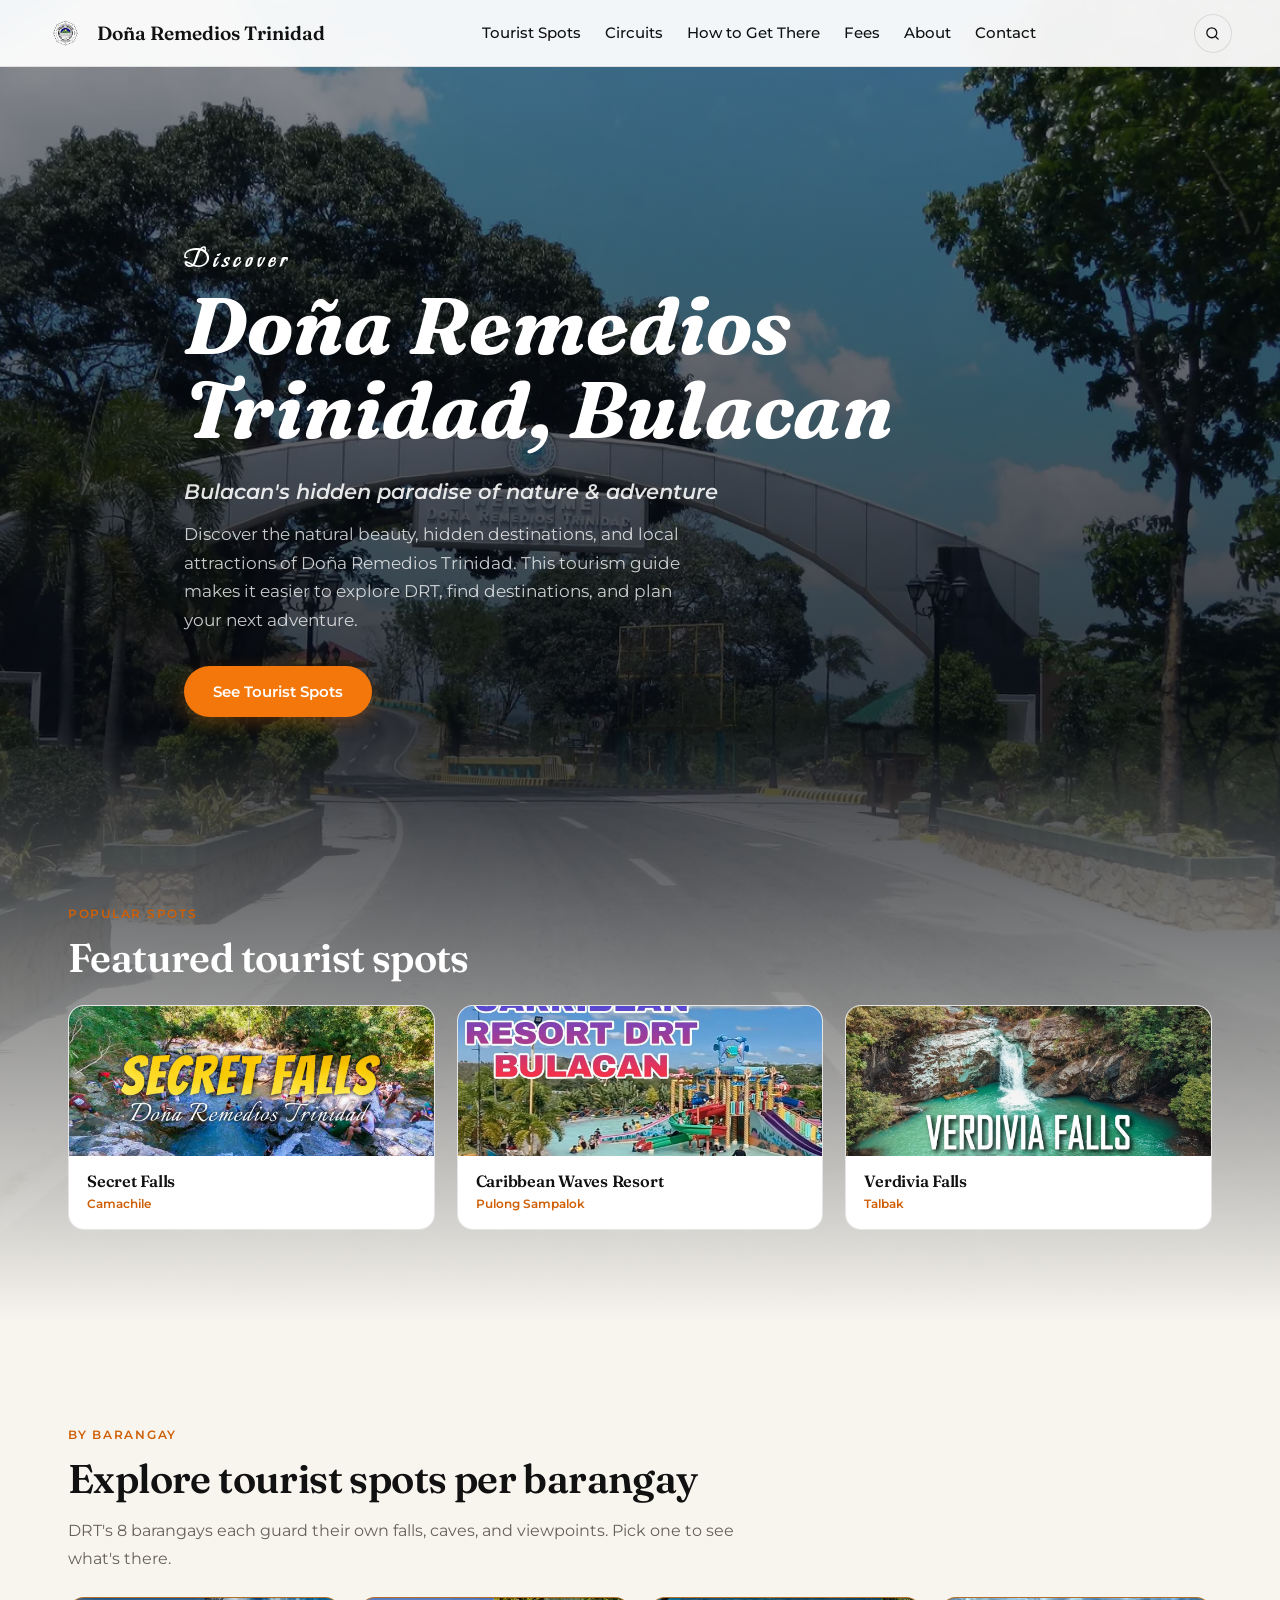
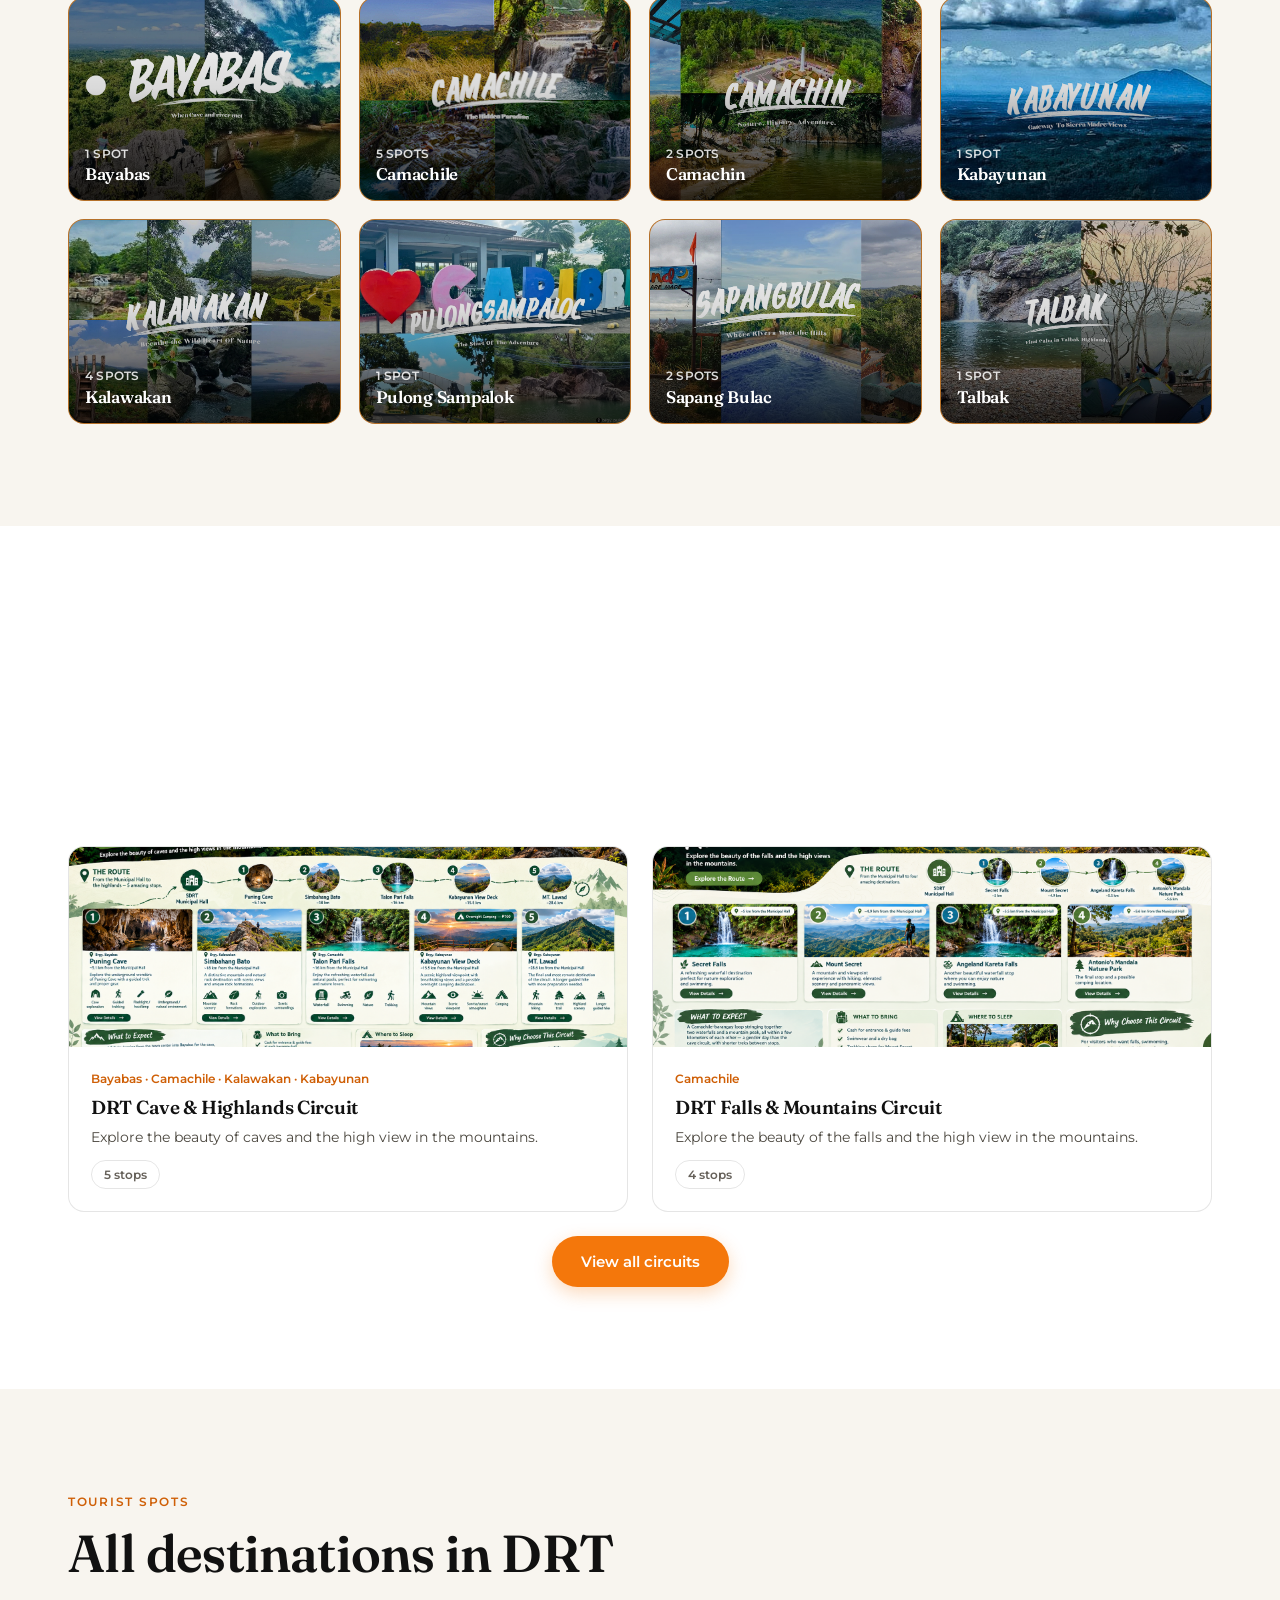
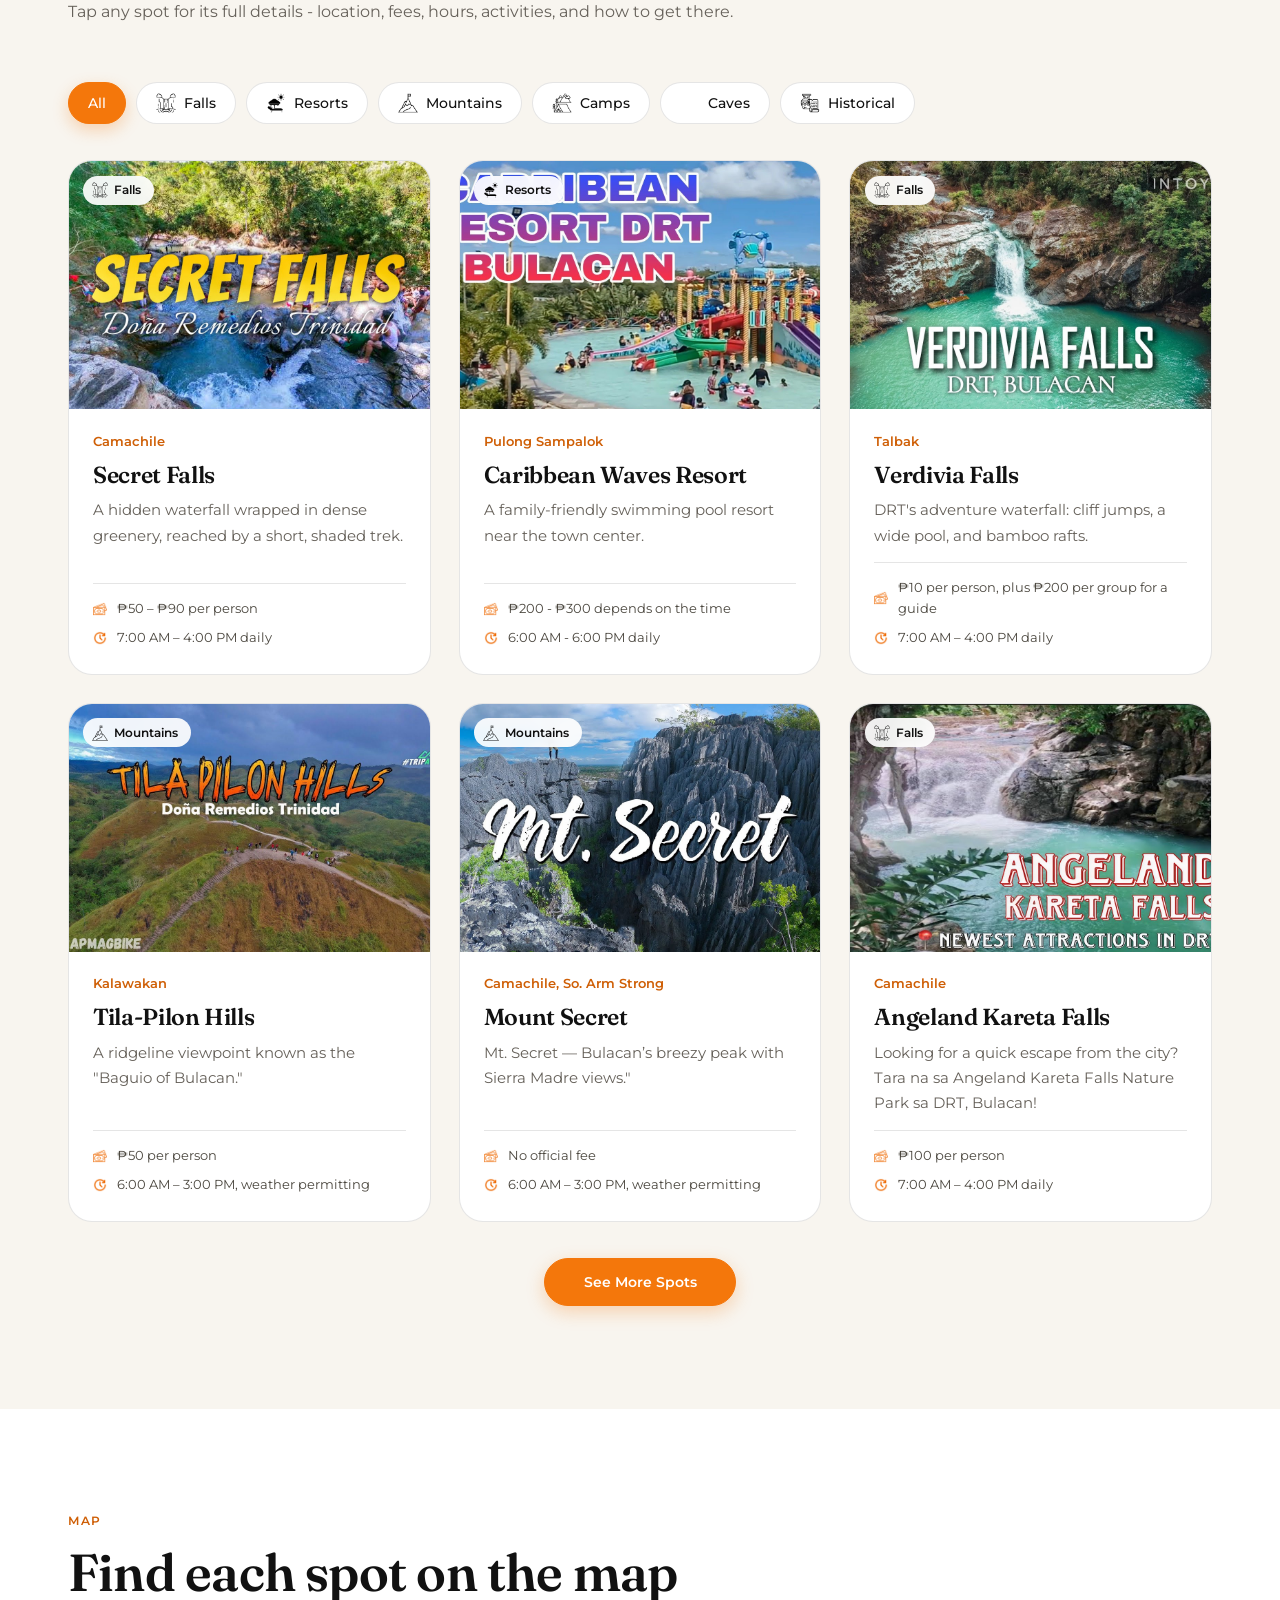
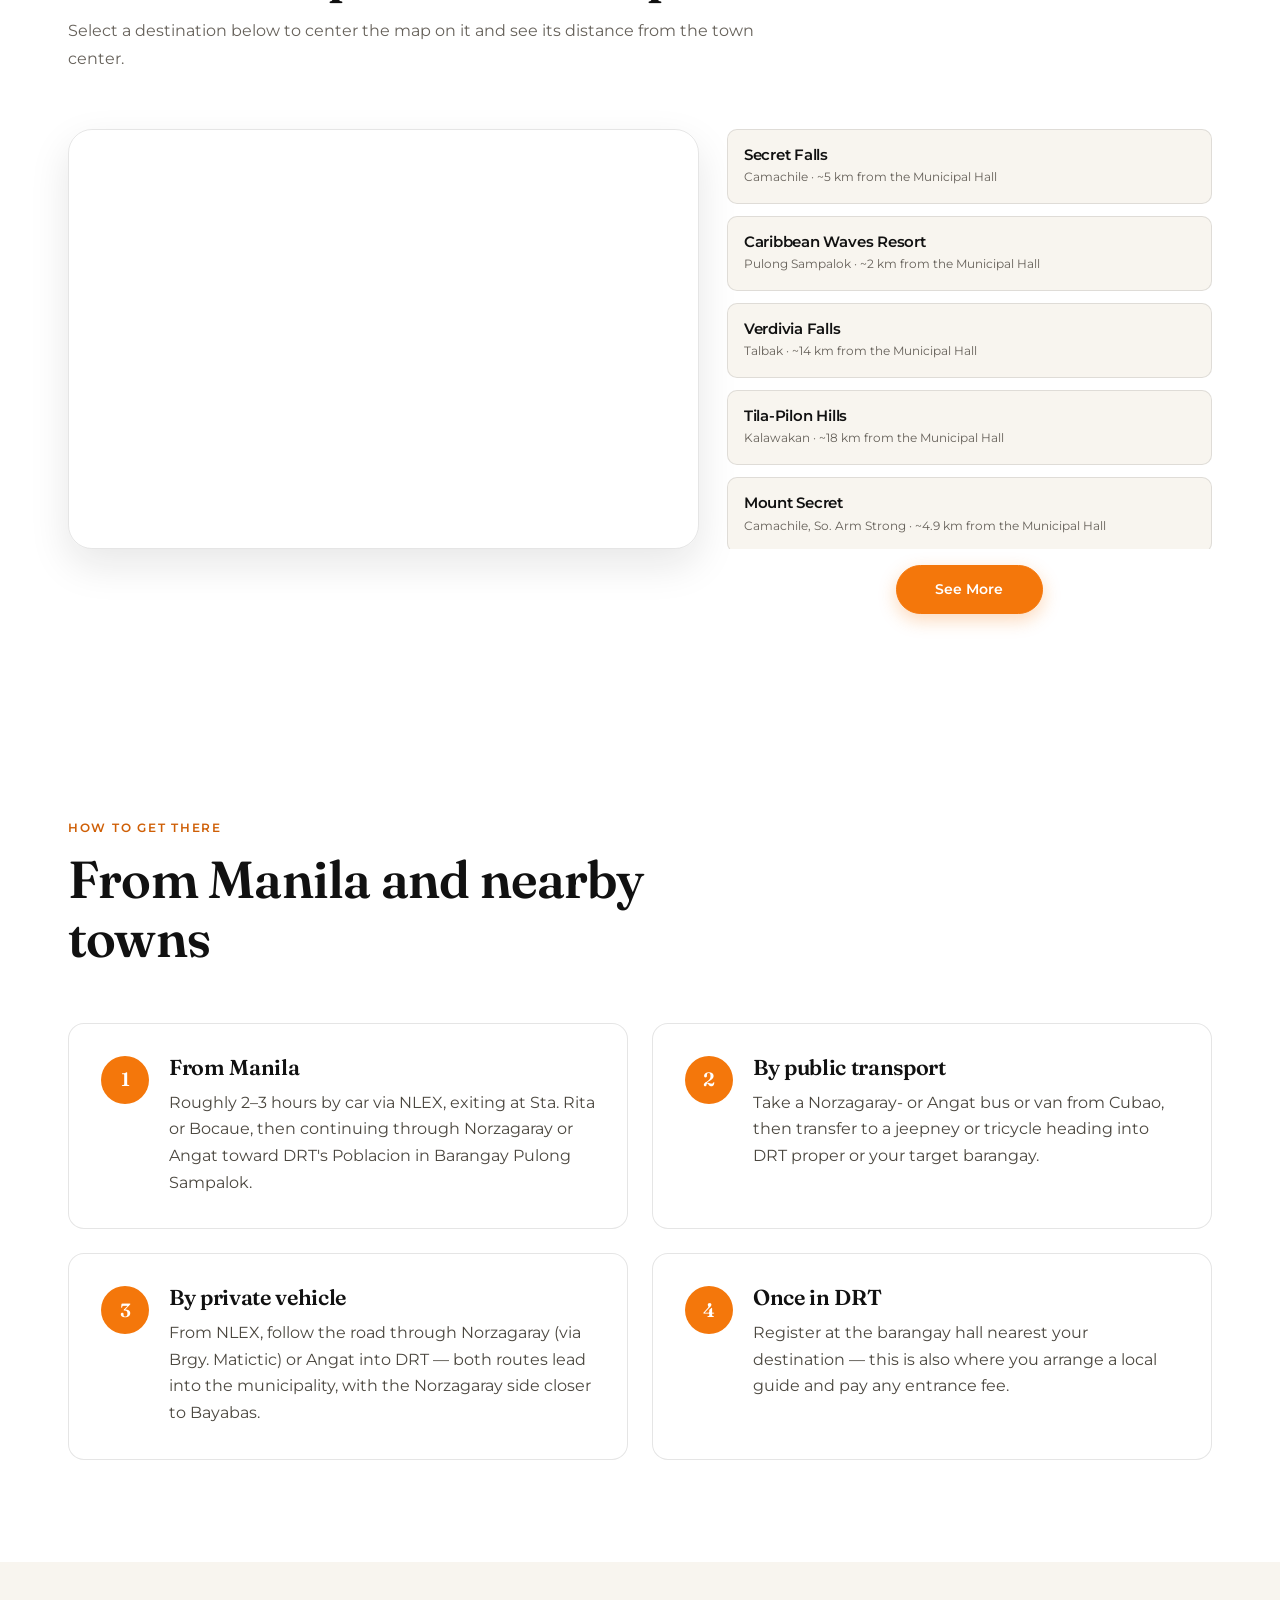
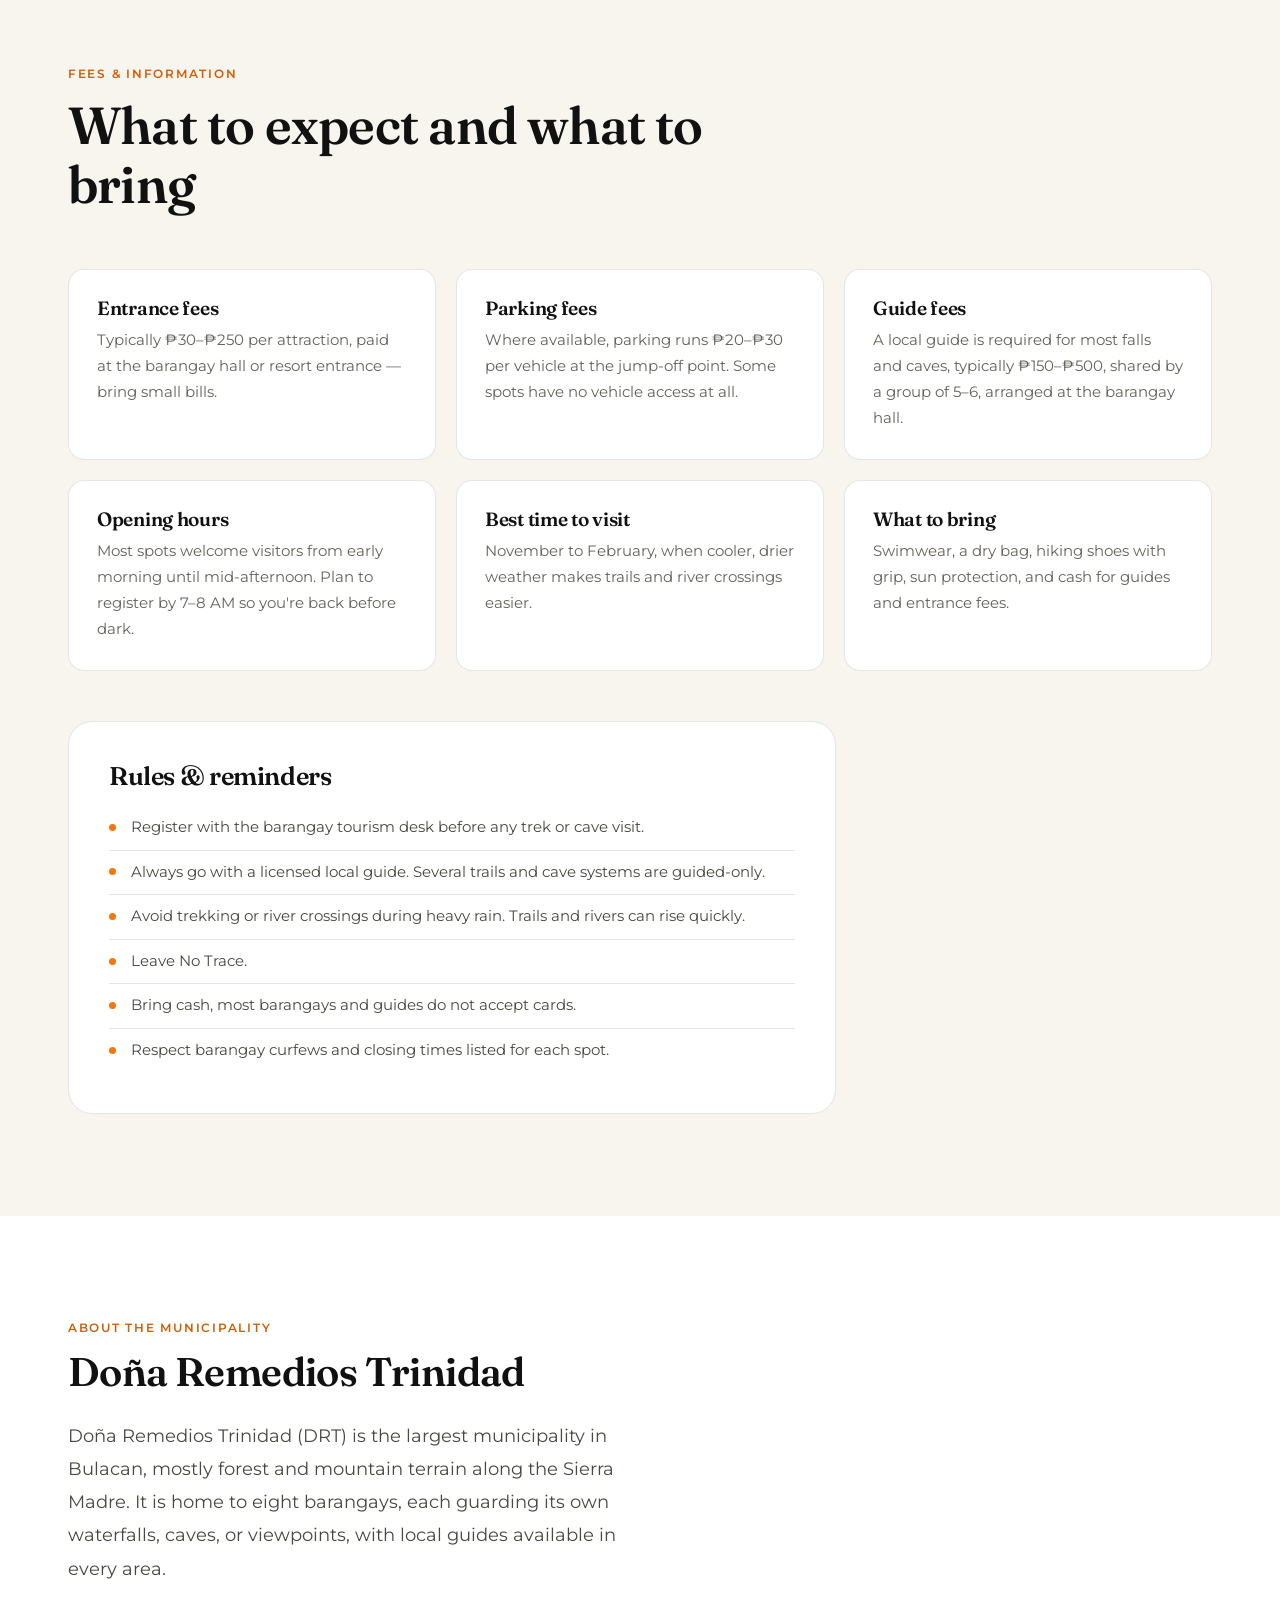
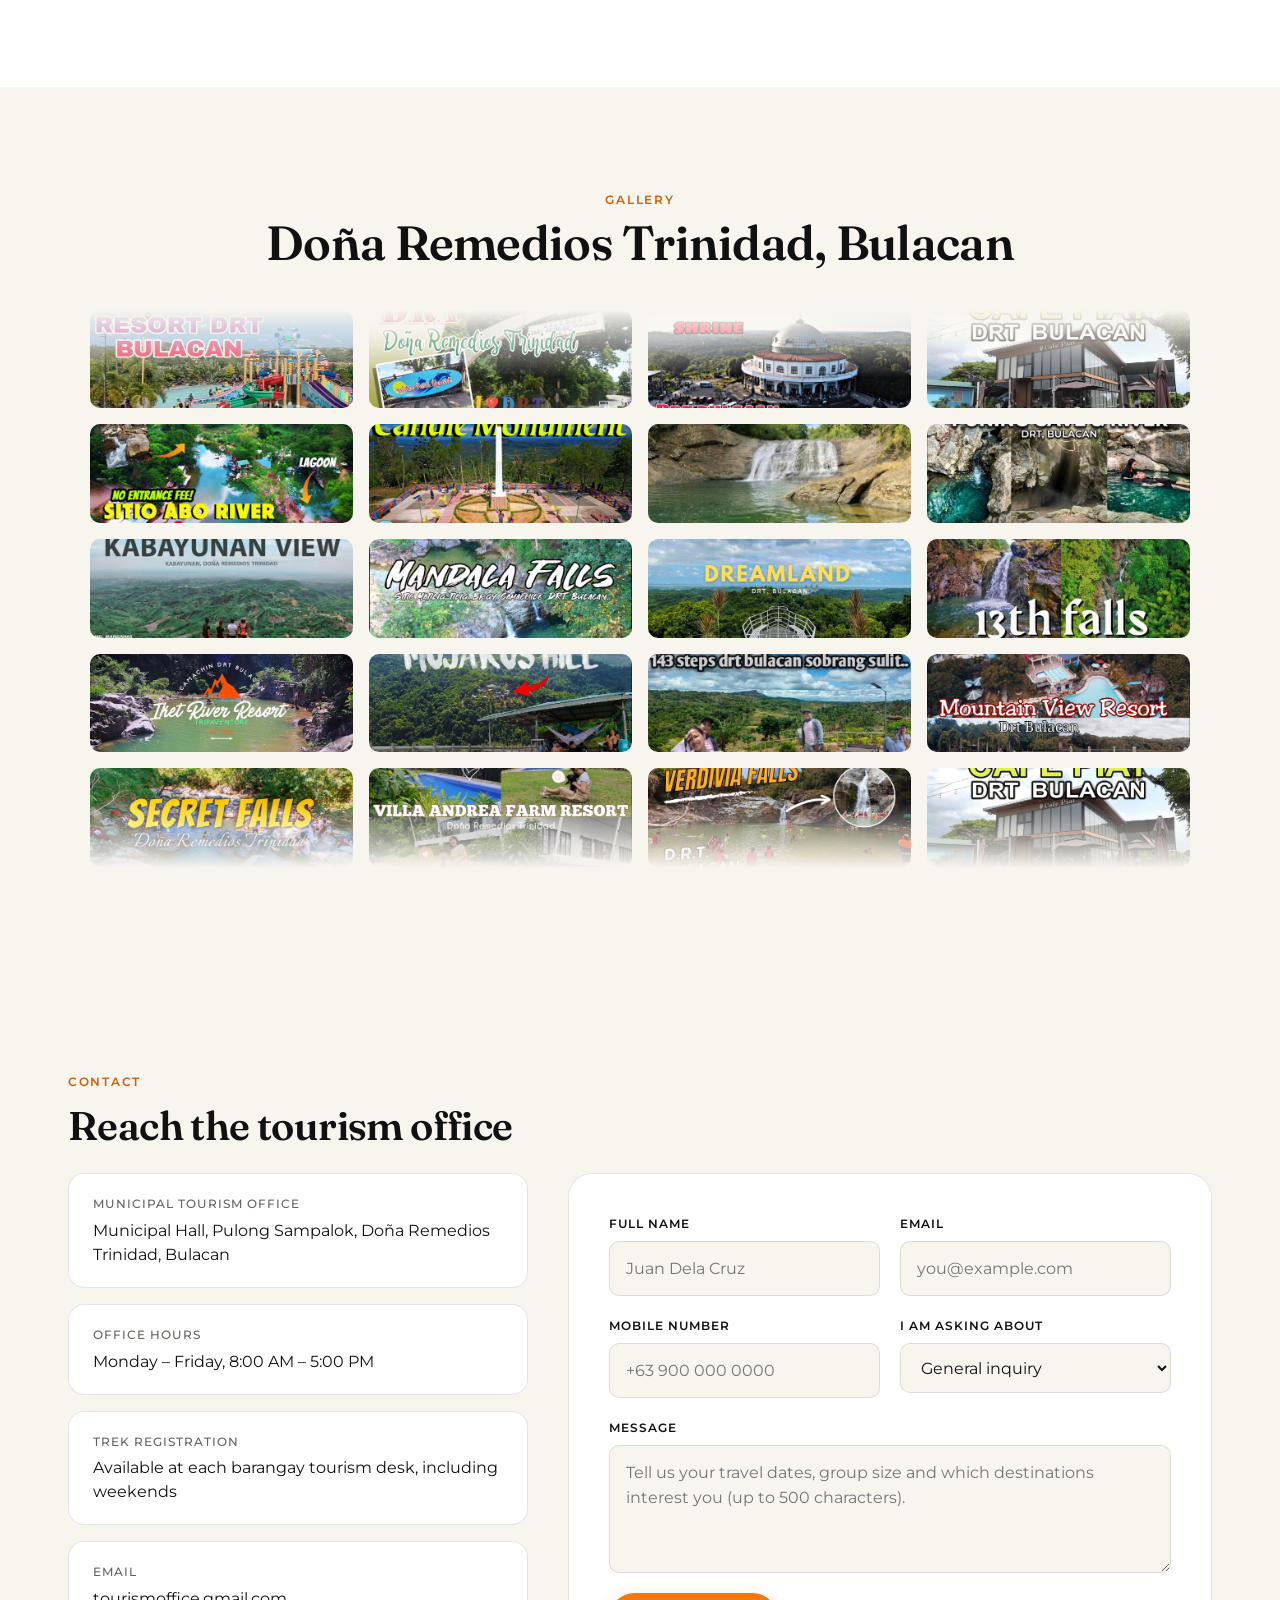
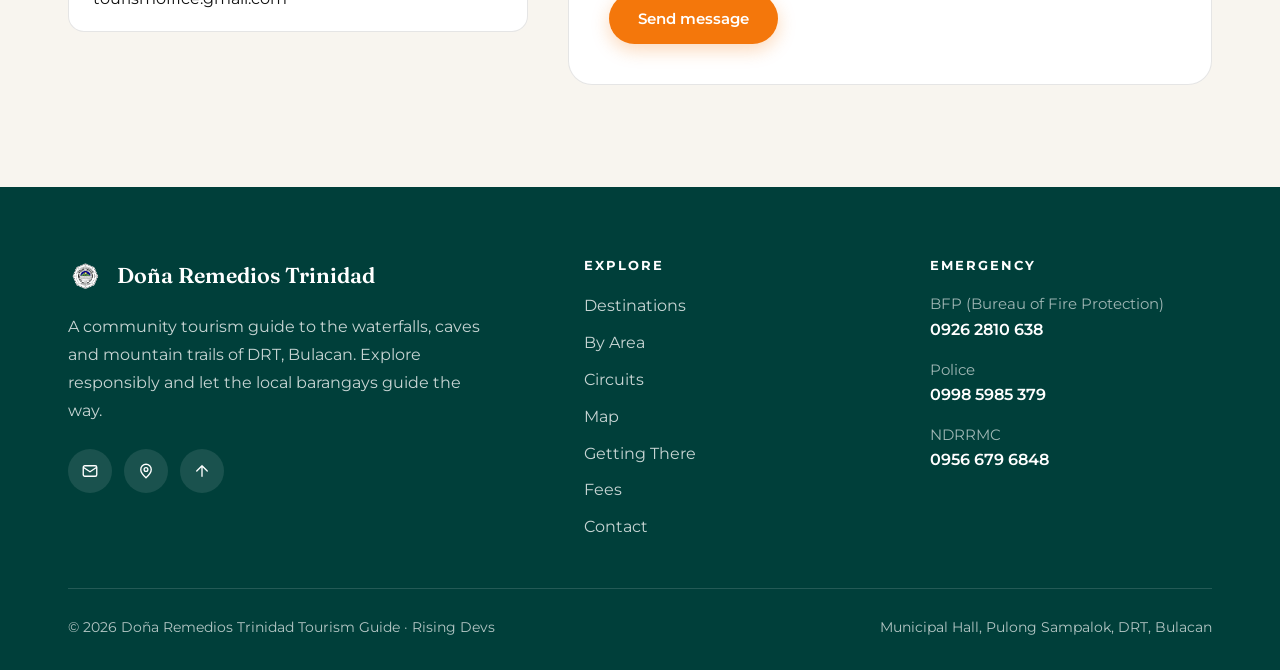
==== commit a92507cd: "Add files via upload" ====
--- a/index.html
+++ b/index.html
@@ -113,6 +113,7 @@
 <p>A full day, several stops, one loop from the town center — pick a circuit to see the route, what to bring, and where to sleep.</p>
 </div>
 <div class="circuit-grid" id="circuitGrid"></div>
+<p style="margin-top:1.5rem;text-align:center"><a class="btn btn-primary" href="circuits.html">View all circuits</a></p>
 </div>
 </section>
 
@@ -293,7 +294,8 @@
 
 <script src="categories.js" defer></script>
 <script src="data.js" defer></script>
+<script src="spot-details.js" defer></script>
 <script src="barangay/barangay-data.js" defer></script>
 <script src="script.js" defer></script>
 </body>
-</html>+</html>
--- a/styles.css
+++ b/styles.css
@@ -2455,16 +2455,16 @@
 }
 
 #getting-there {
-    background: var(--forest-deep);
-    color: #fff;
+    background: #fff;
+    color: var(--text);
 }
 
 #getting-there .eyebrow {
-    color: #ffd1a3;
+    color: var(--river);
 }
 
 #getting-there .section-head h2 {
-    color: #fff;
+    color: var(--text);
 }
 
 .route-steps {
@@ -2478,8 +2478,8 @@
     grid-template-columns: 3rem minmax(0, 1fr);
     gap: 1.25rem;
     padding: clamp(1.4rem, 3vw, 2rem);
-    background: #8f3d03;
-    border: 1px solid rgba(255, 255, 255, .1);
+    background: #fff;
+    border: 1px solid var(--border);
     border-radius: var(--radius-md);
     transition: border-color .3s, transform .3s var(--ease);
 }
@@ -2508,13 +2508,13 @@
 }
 
 .route-step h4 {
-    color: #fff;
+    color: var(--text);
     font-size: 1.35rem;
     margin-bottom: .6rem;
 }
 
 .route-step p {
-    color: rgba(255, 255, 255, .78);
+    color: var(--text-dim);
     font-size: .98rem;
     line-height: 1.7;
 }
@@ -3443,4 +3443,31 @@
         grid-template-columns: 1fr;
         gap: 0.625rem;
     }
-}+}
+
+
+/* ==========================================================================
+   "See more" buttons -> orange (spot grid + map list)
+   ========================================================================== */
+.spot-more-btn {
+    background: var(--fern);
+    border-color: var(--fern);
+    color: #fff;
+    box-shadow: 0 6px 18px rgba(244, 119, 11, 0.28);
+}
+
+.spot-more-btn:hover,
+.spot-more-btn:focus-visible {
+    background: #e06a04;
+    border-color: #e06a04;
+    color: #fff;
+}
+
+/* map list + its "See more" button stack as one column in the map grid */
+.map-side {
+    min-width: 0;
+}
+
+.map-side .spot-more-wrap {
+    margin-top: 1rem;
+}
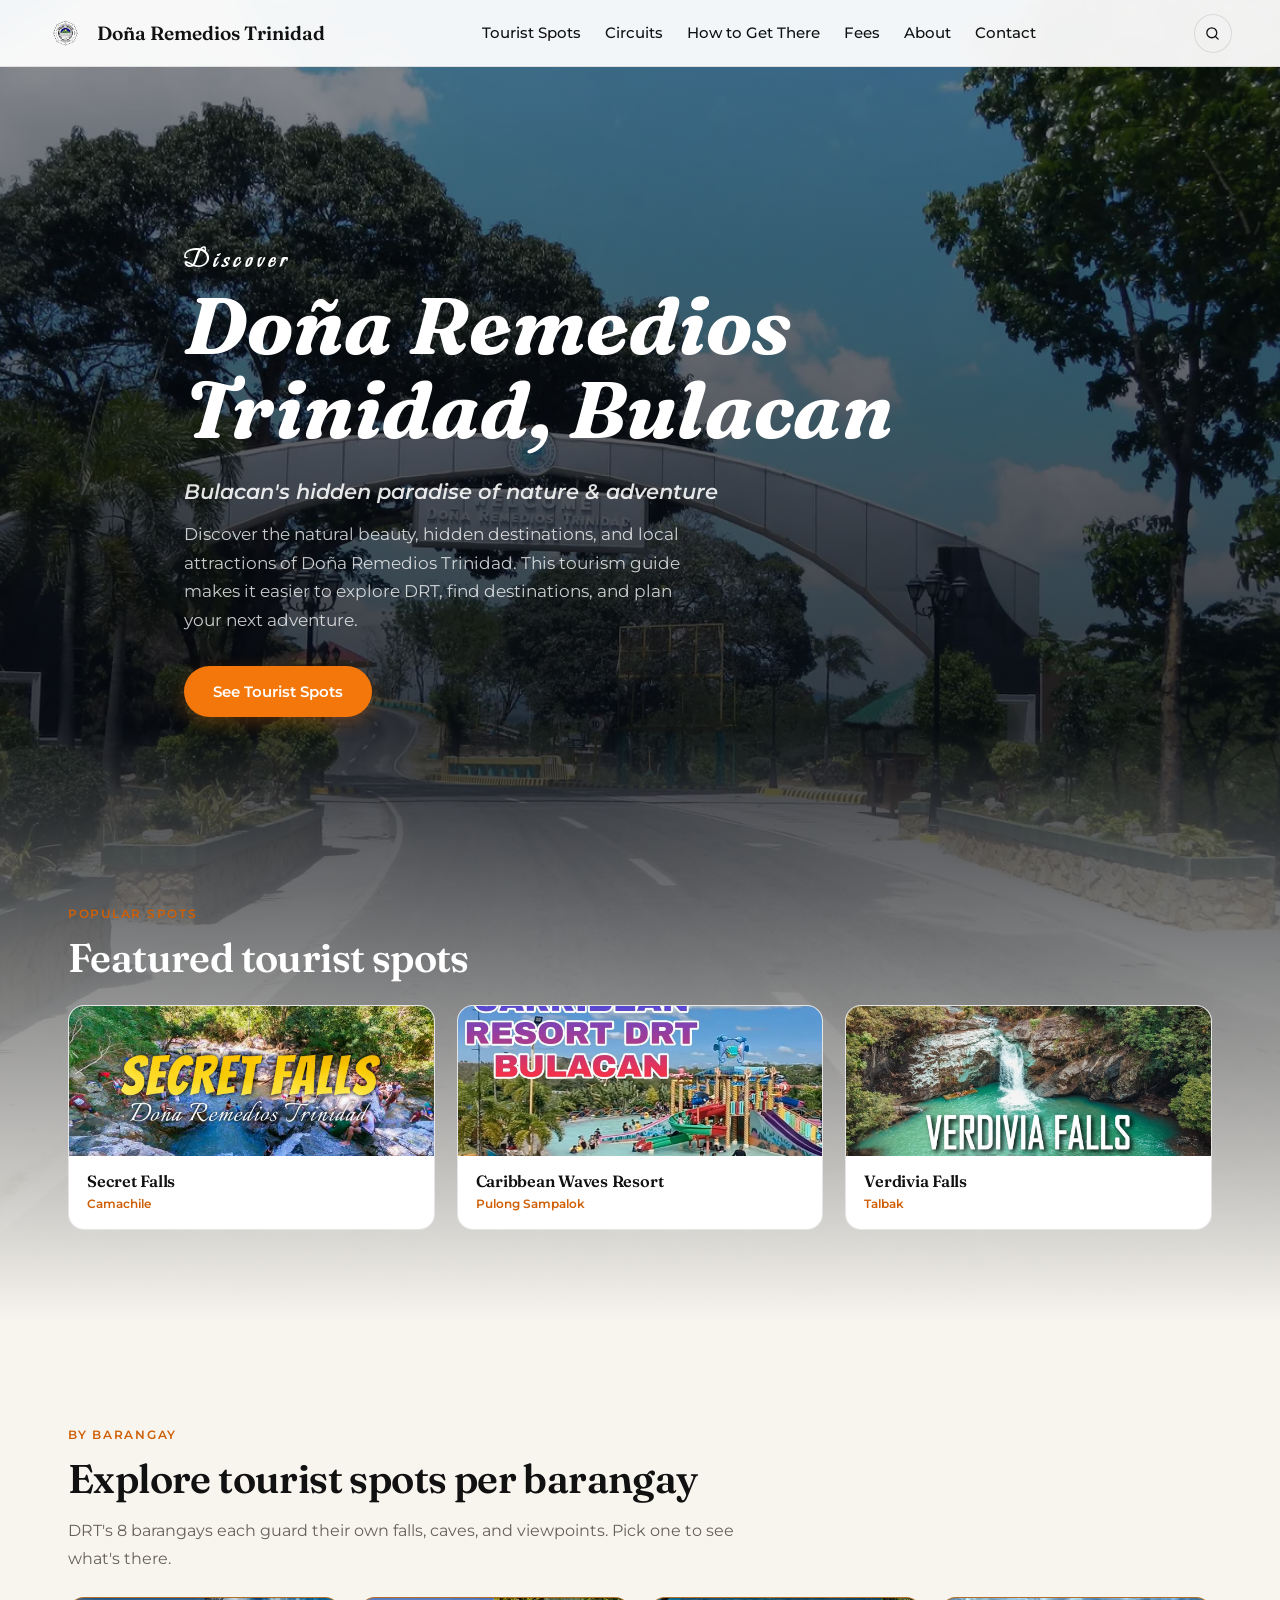
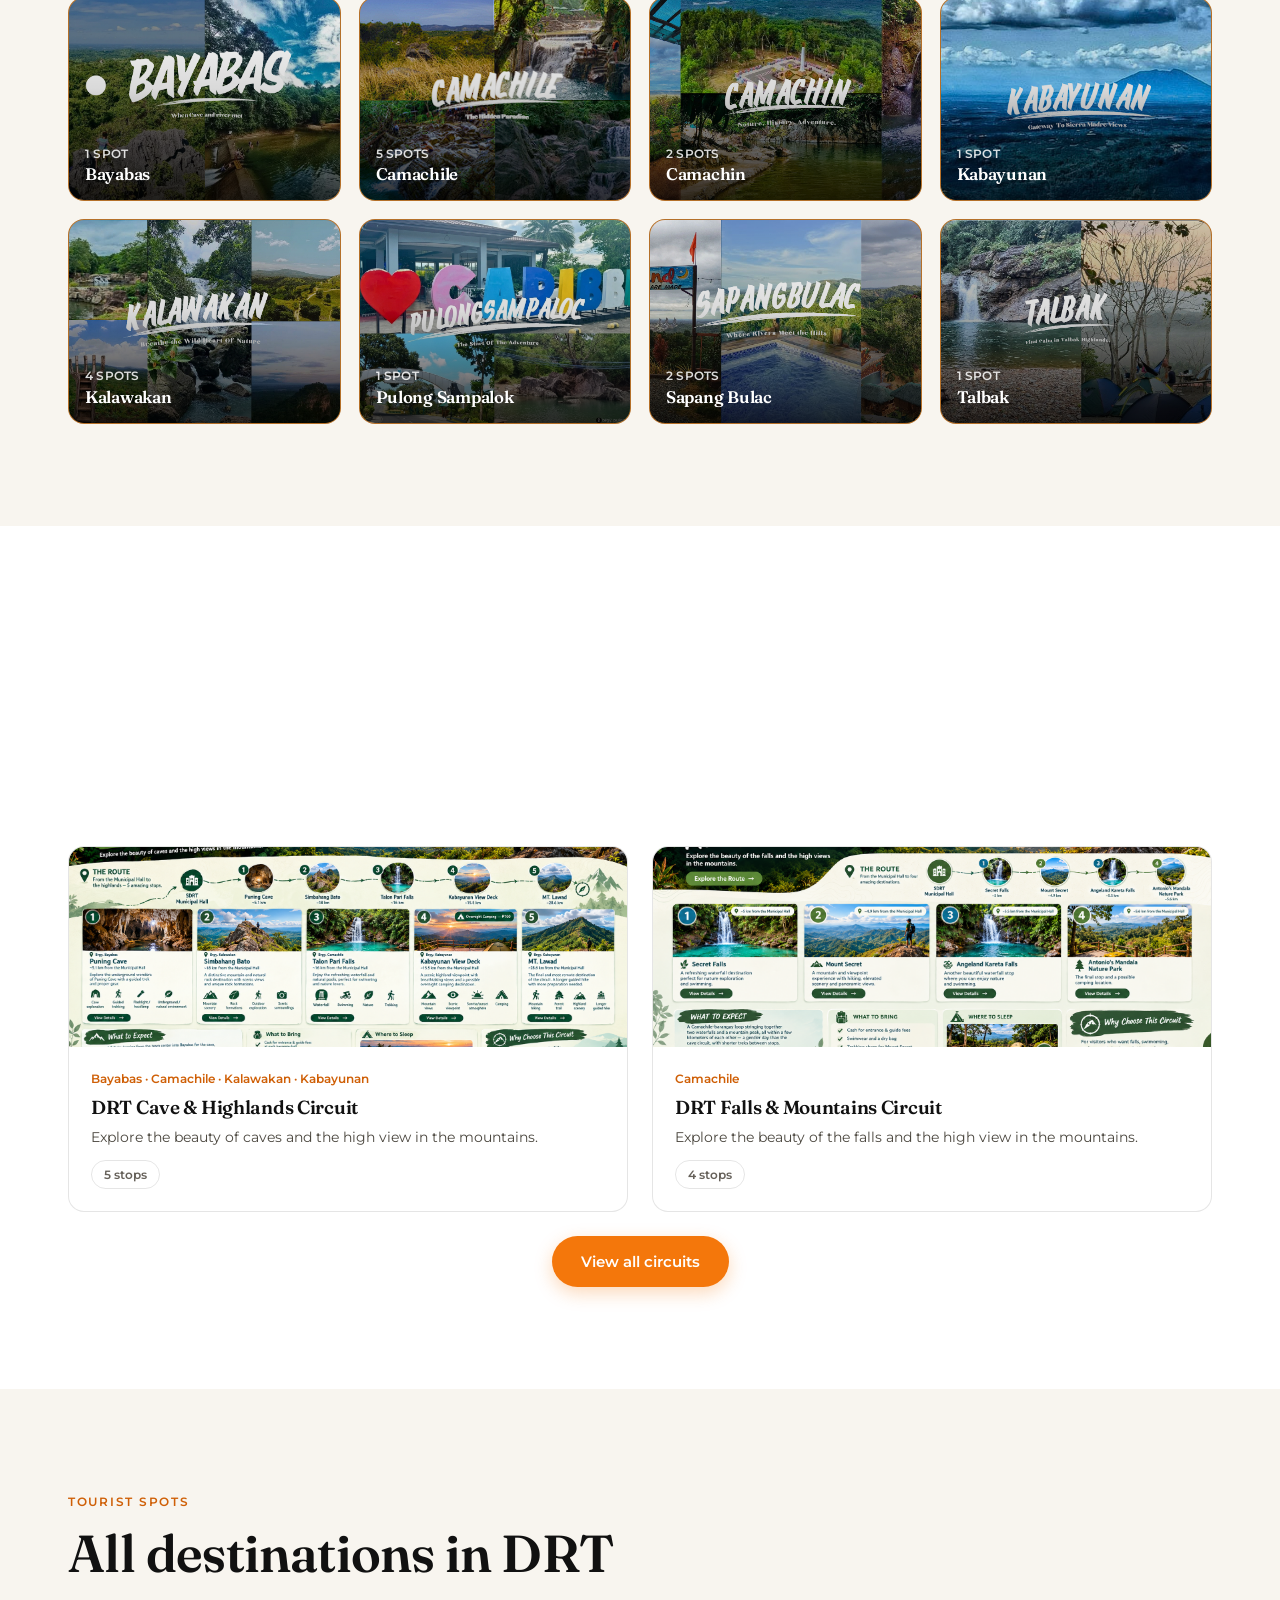
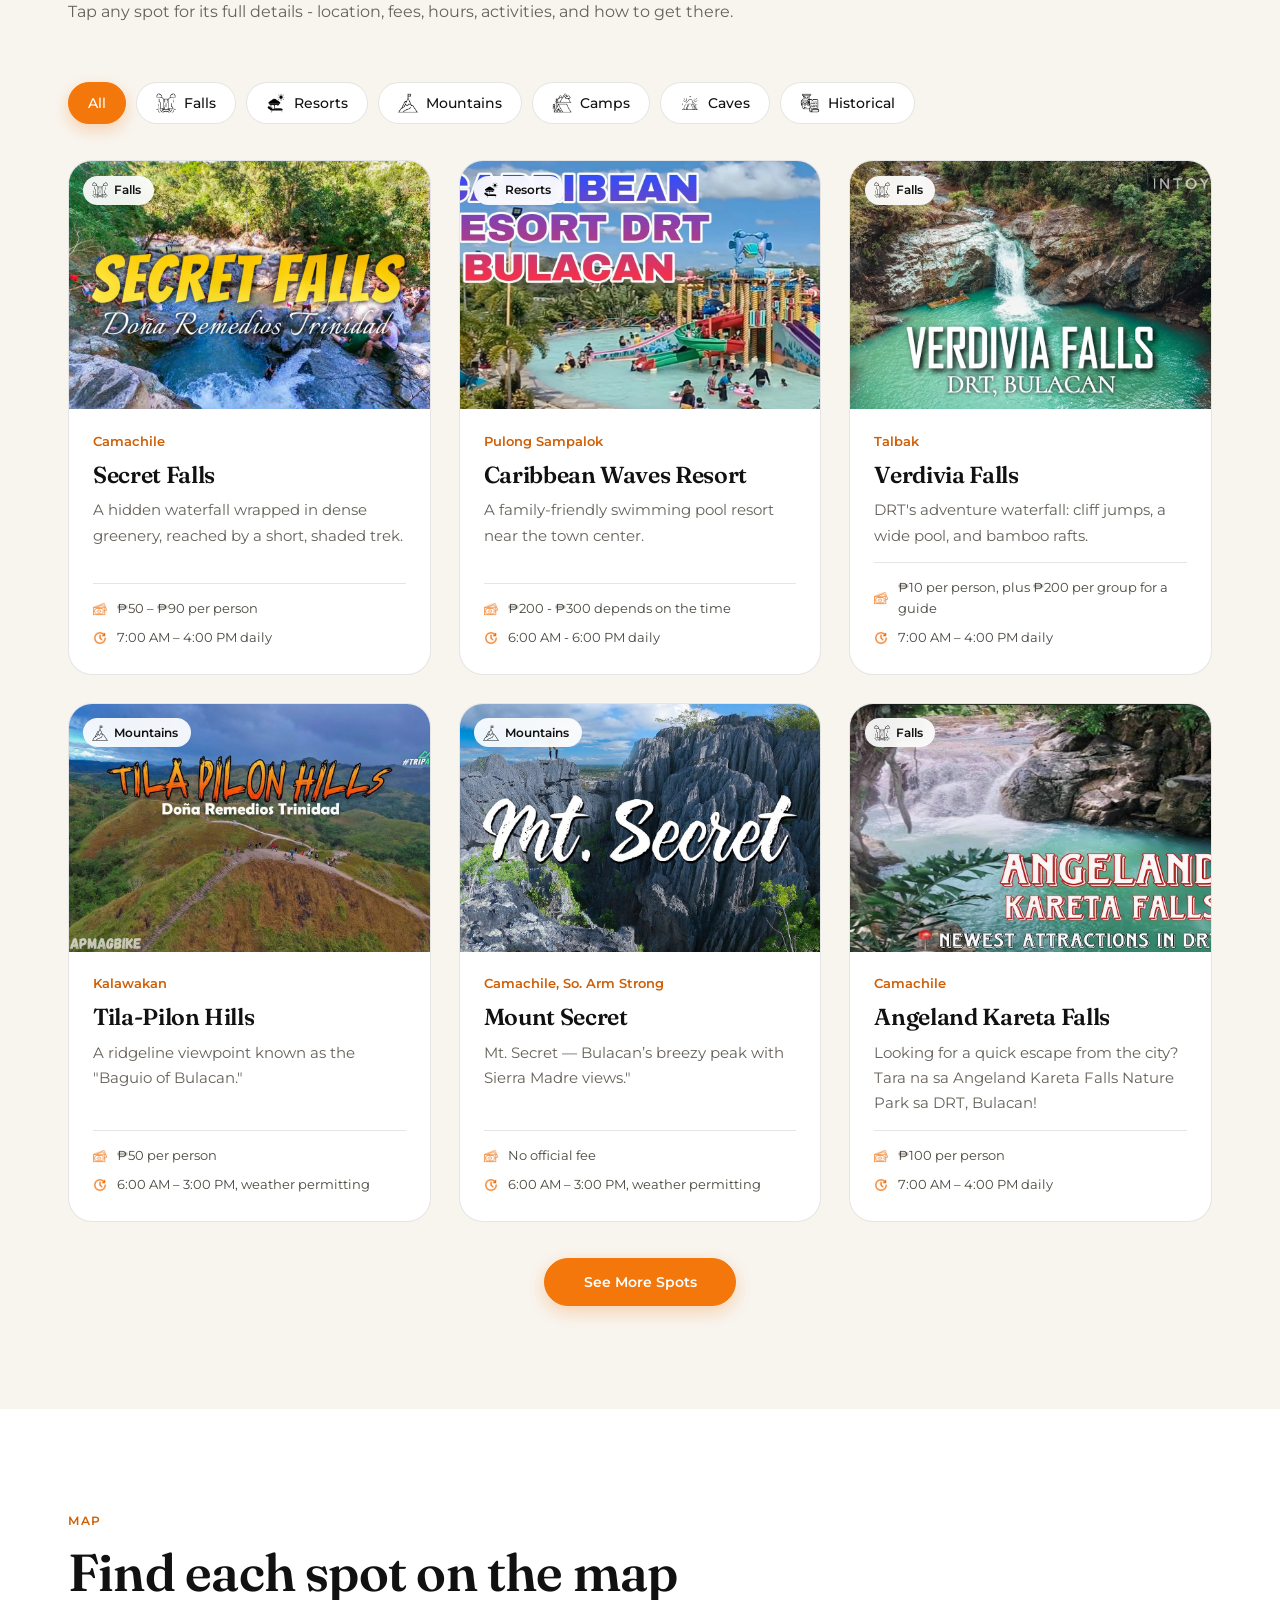
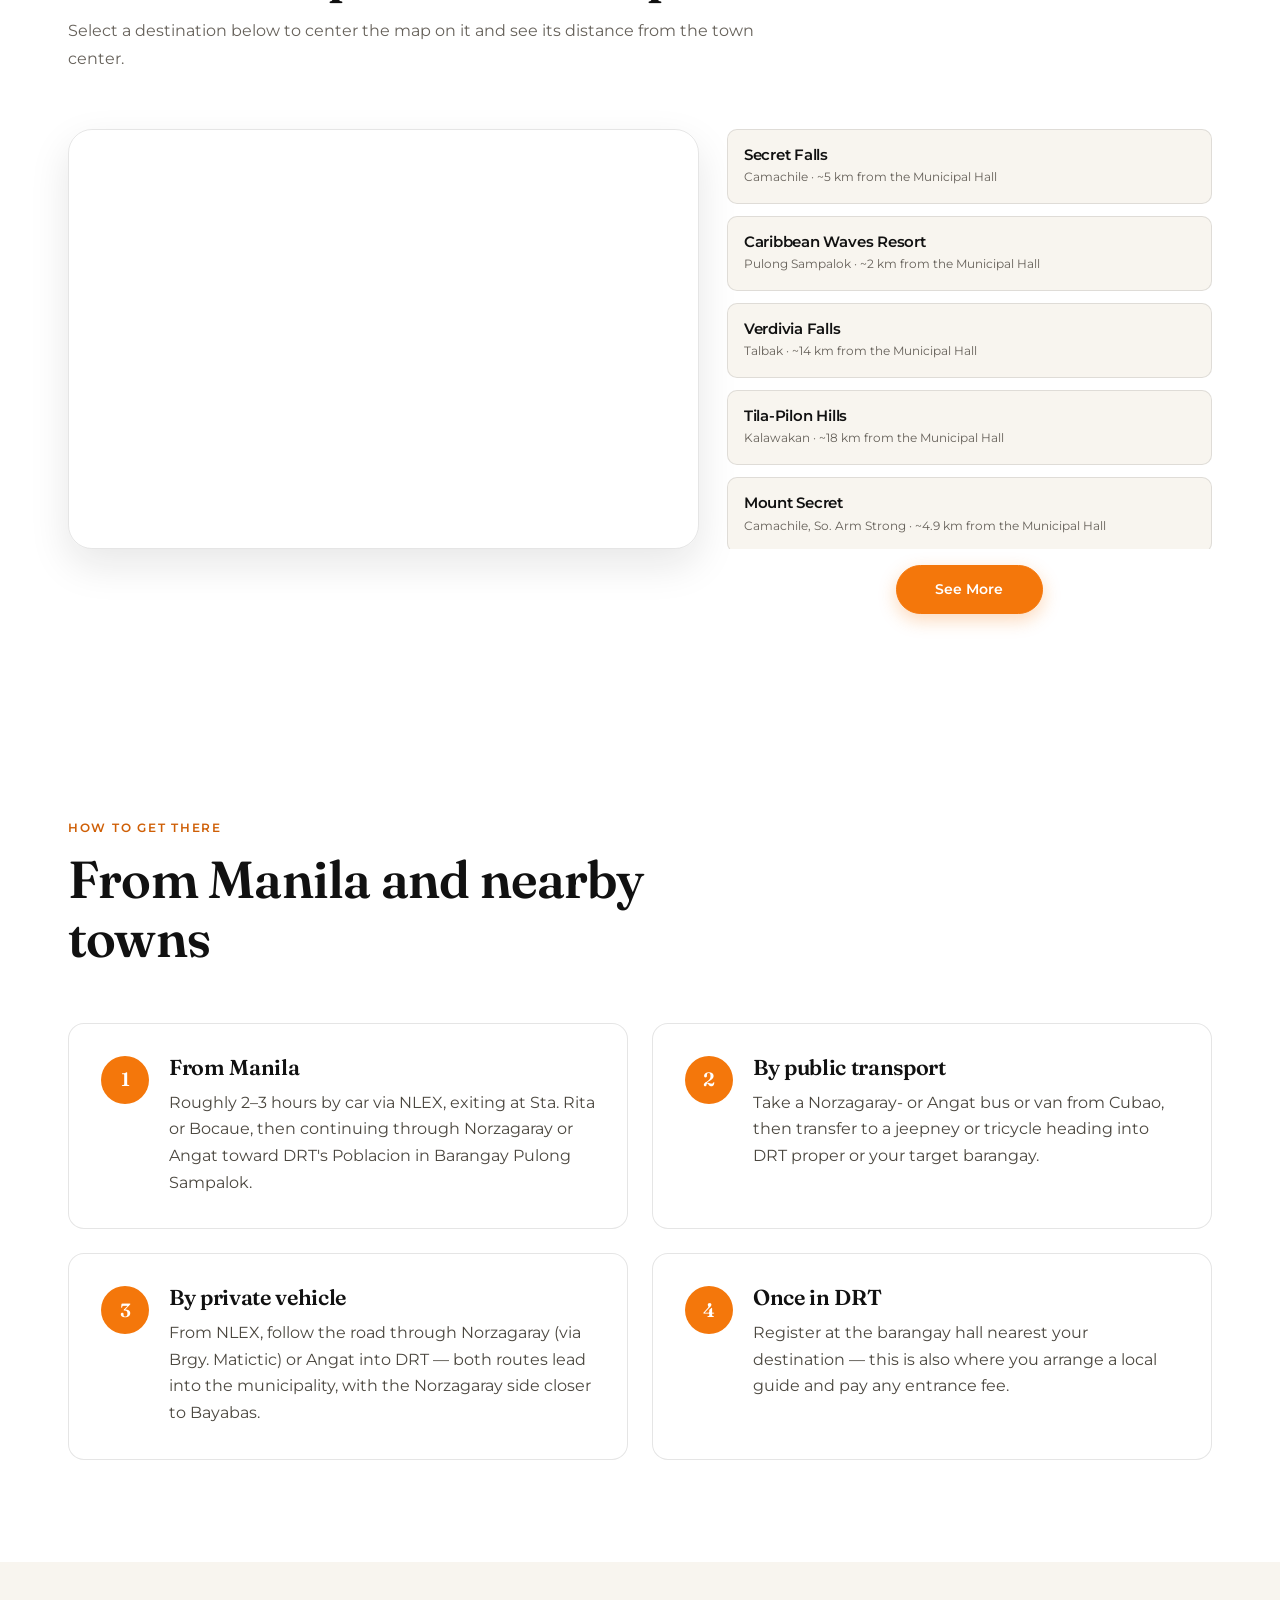
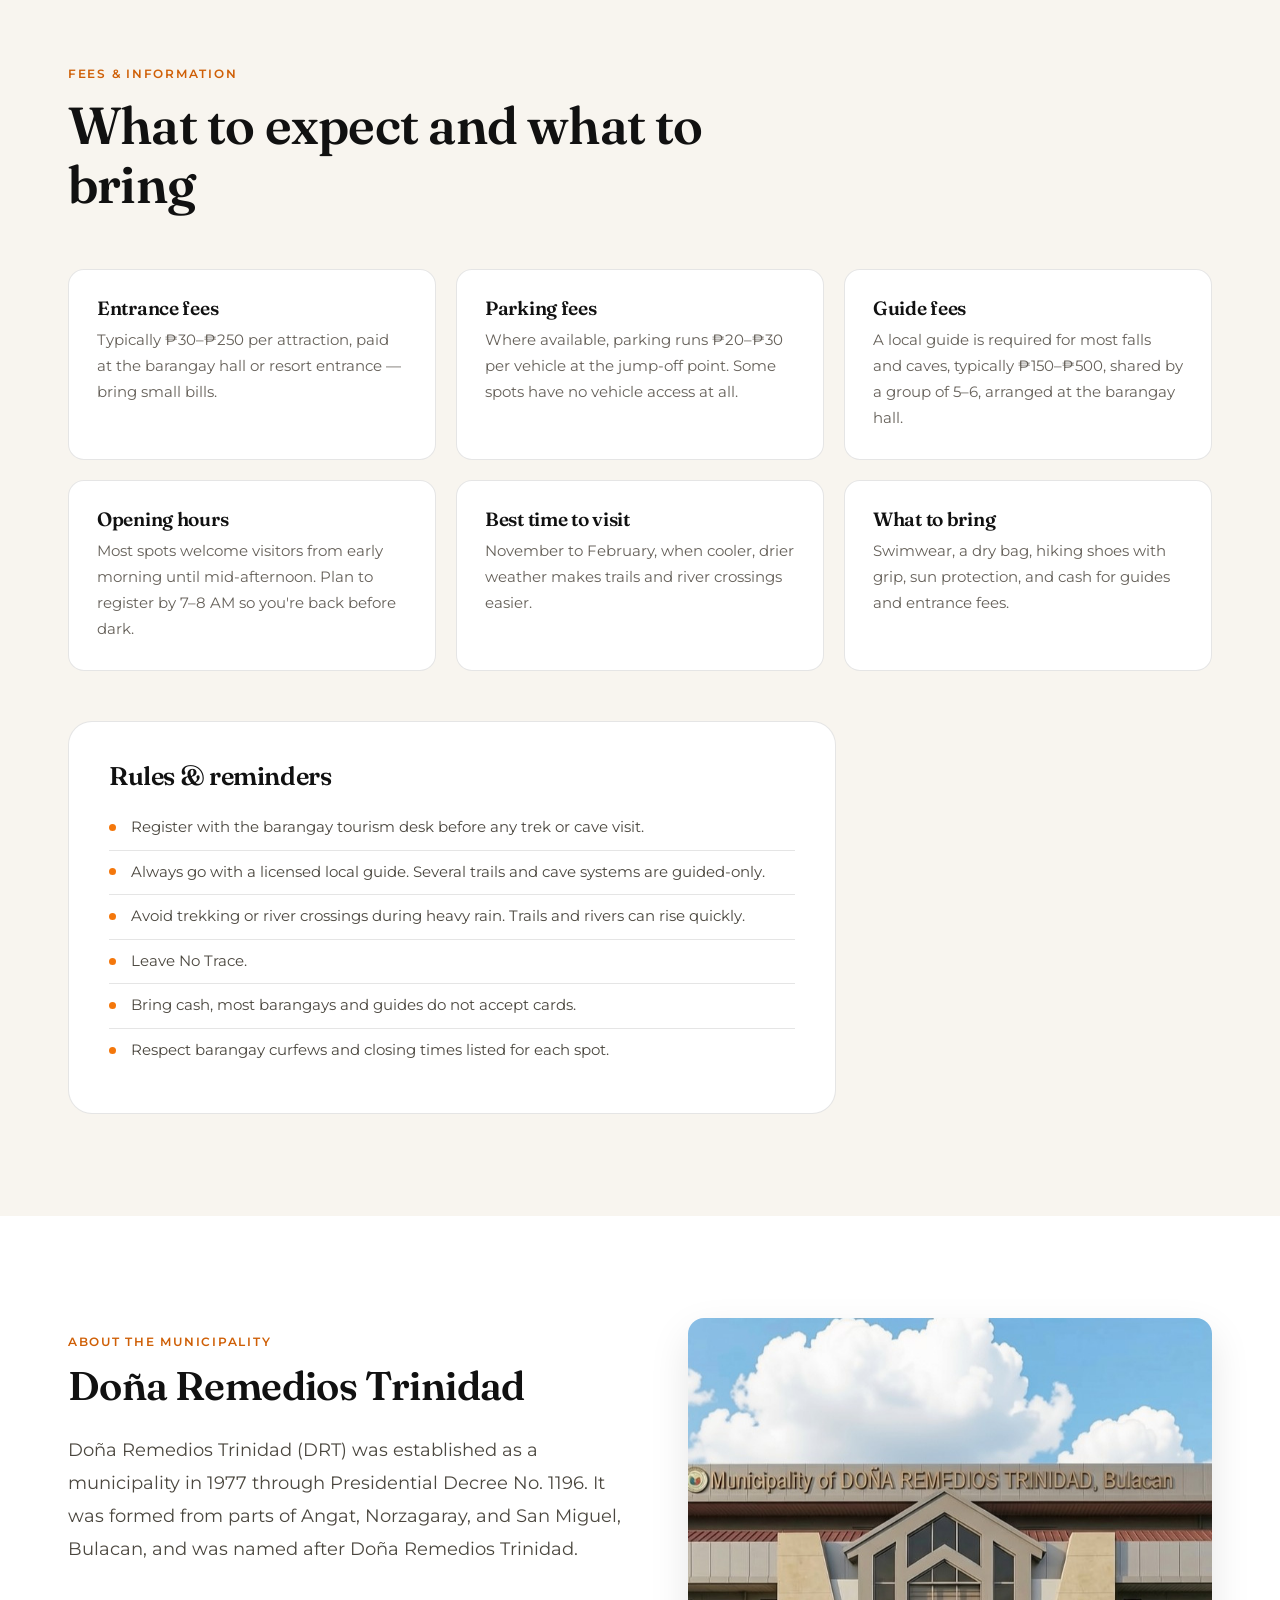
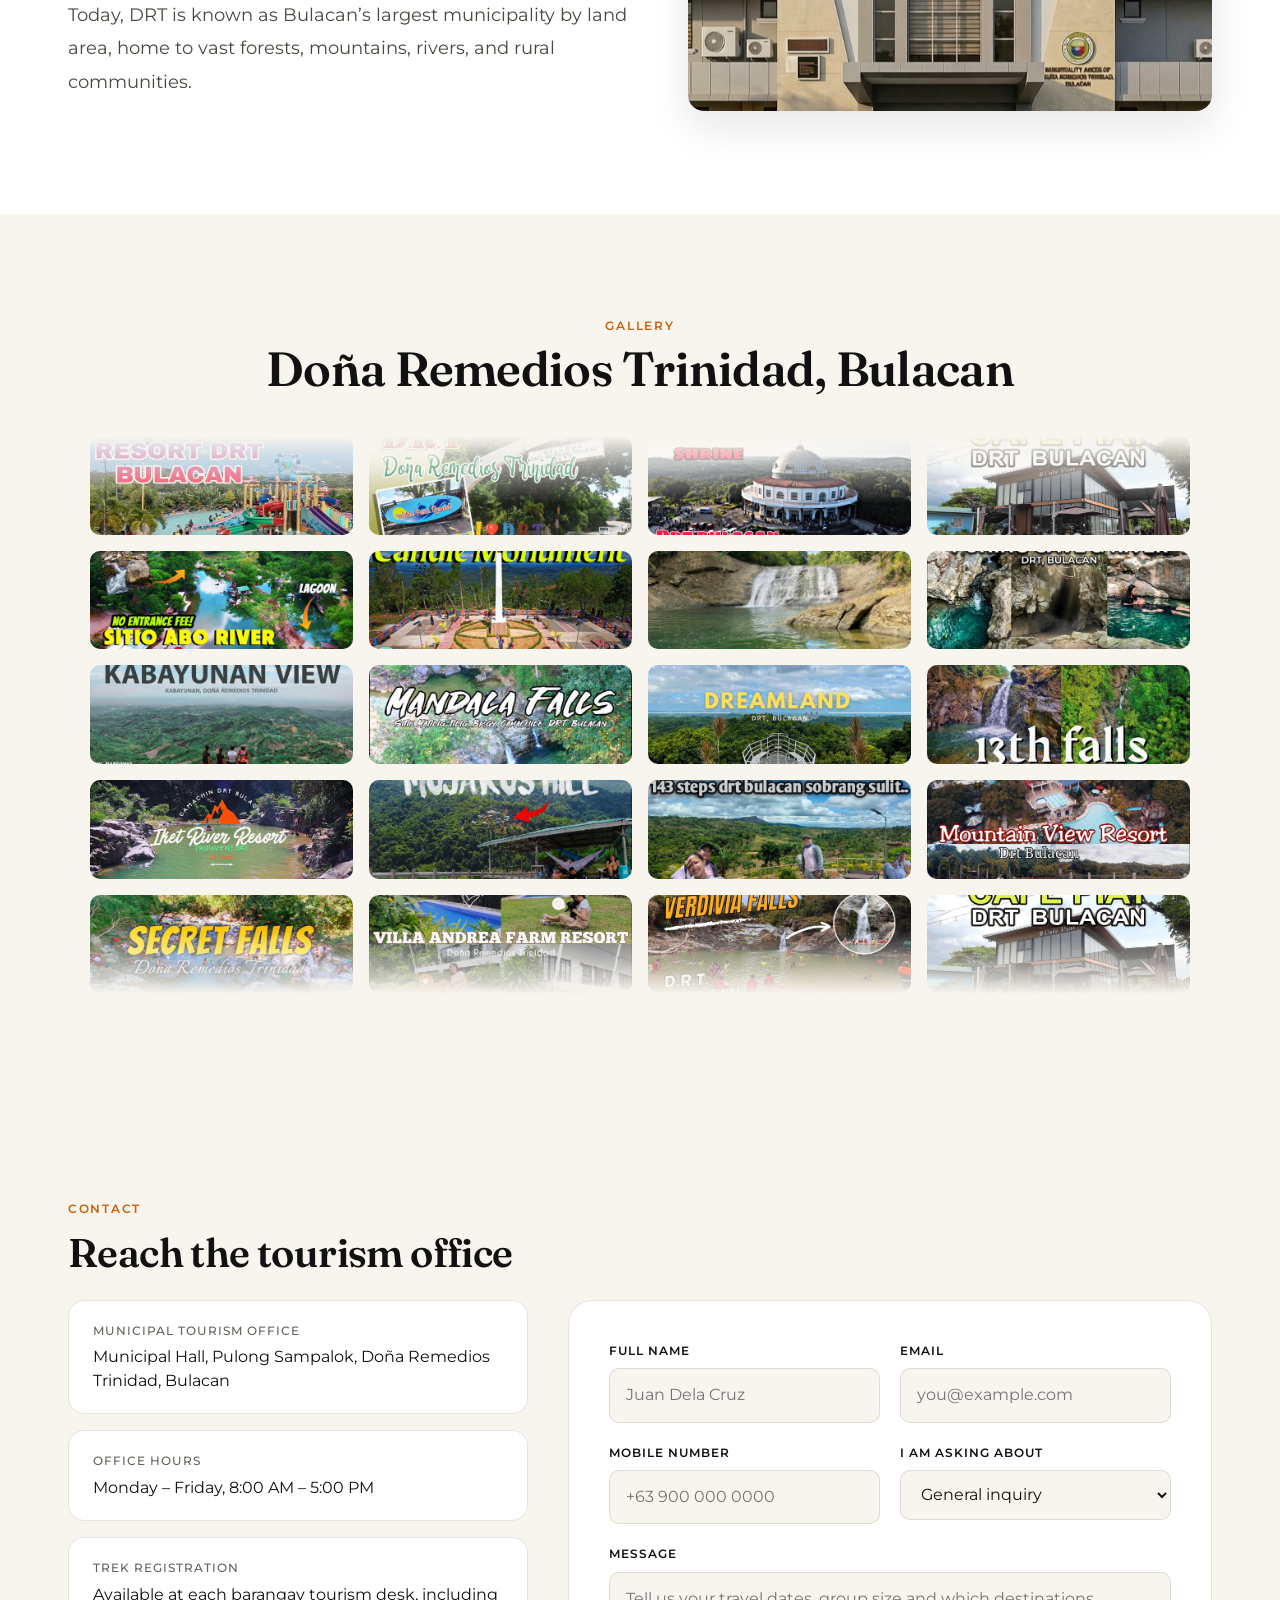
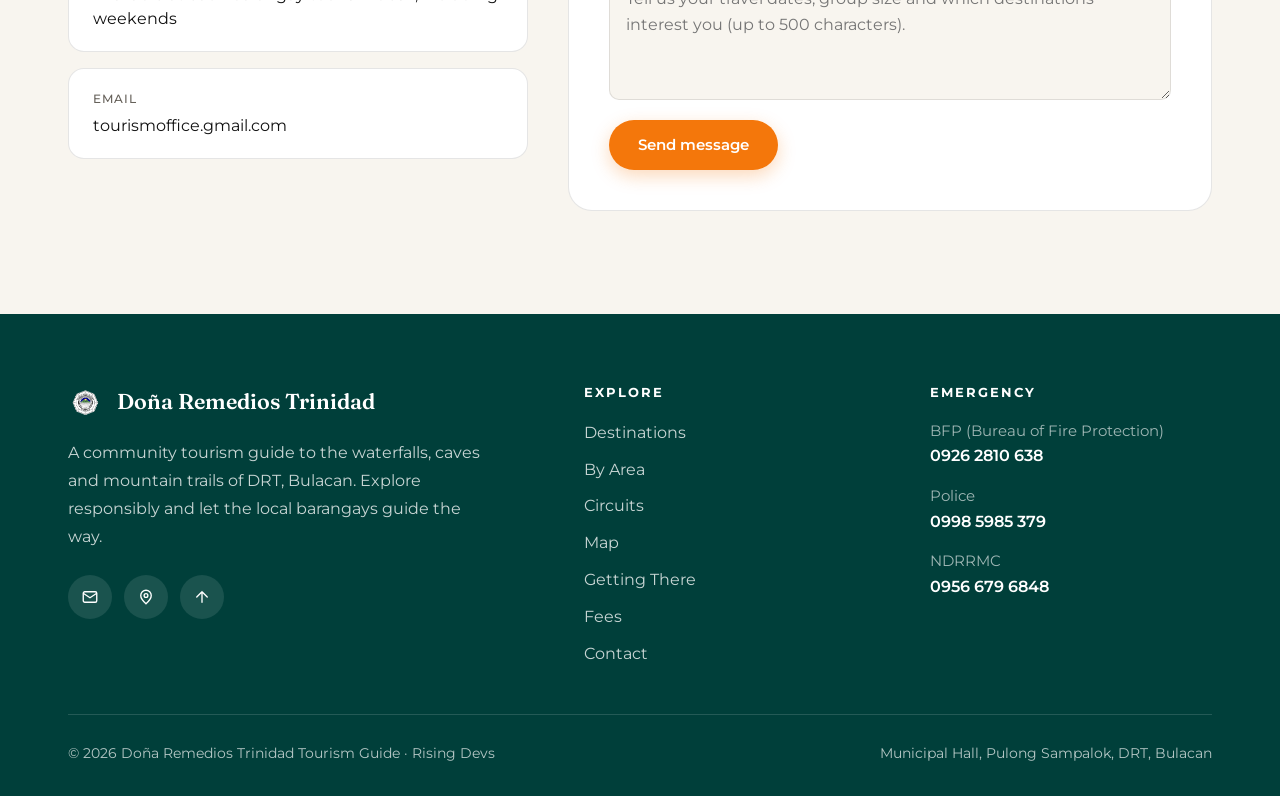
==== commit 2a4b8409: "Add files via upload" ====
--- a/index.html
+++ b/index.html
@@ -8,7 +8,7 @@
 <meta name="google-site-verification" content="P0dgLpGMWsLiXskzpO_BP8j19hp_2osZcboId7dhQ0w" />
 <meta name="msvalidate.01" content="FDBFBFBB916D1C356C876370F8D4CD67" />
 
-<!-- Preload the LCP hero image (webp, responsive) so the browser starts fetching the right size immediately -->
+
 <link rel="preload" as="image" type="image/webp"
       href="arko/arko1-1600.webp"
       imagesrcset="arko/arko1-640.webp 640w, arko/arko1-1080.webp 1080w, arko/arko1-1600.webp 1600w, arko/arko1-2560.webp 2560w"
@@ -23,6 +23,7 @@
 <link rel="stylesheet" href="styles.css">
 </head>
 <body>
+
 <nav id="nav">
 <div class="navwrap">
 <a href="#home" class="logo">
@@ -71,11 +72,11 @@
 <div class="hero-scrim"></div>
 <div class="wrap hero-inner">
 <h1 class="hero-title">
-<span class="line" id="disc">Discover</span>
+<span class="line" >Discover</span>
 <span class="line accent">Doña Remedios Trinidad, Bulacan</span>
 </h1>
-<p class="hero-tagline" id="1">Bulacan's hidden paradise of nature &amp; adventure</p>
-<p class="hero-desc" id="2">Discover the natural beauty, hidden destinations, and local attractions of Doña Remedios Trinidad. This tourism guide makes it easier to explore DRT, find destinations, and plan your next adventure.</p>
+<p class="hero-tagline" >Bulacan's hidden paradise of nature &amp; adventure</p>
+<p class="hero-desc" >Discover the natural beauty, hidden destinations, and local attractions of Doña Remedios Trinidad. This tourism guide makes it easier to explore DRT, find destinations, and plan your next adventure.</p>
 <div class="hero-ctas">
 <a href="#spots" class="btn btn-primary">See Tourist Spots</a>
 
@@ -91,7 +92,6 @@
 </section>
 
 
-<!--explore per barangay-->
 <section id="barangay-explore">
 <div class="wrap">
 <div class="section-head small">
@@ -104,7 +104,7 @@
 
 
 </section>
-<!-- circuit details -->
+
 <section id="circuits">
 <div class="wrap">
 <div class="section-head">
@@ -117,8 +117,7 @@
 </div>
 </section>
 
-<!--spots-->
-<!--spots-->
+
 <section id="spots">
 <div class="wrap">
 <div class="section-head">
@@ -132,7 +131,6 @@
 </section>
 
 
-<!--maps-->
 <section id="map">
 <div class="wrap">
 <div class="section-head">
@@ -149,7 +147,6 @@
 </div>
 </section>
 
-<!--how to get there -->
 <section id="getting-there">
 <div class="wrap">
 <div class="section-head">
@@ -183,8 +180,13 @@
 <div class="eyebrow">About the municipality</div>
 <h2>Doña Remedios Trinidad</h2>
 </div>
-<p class="about-text">Doña Remedios Trinidad (DRT) is the largest municipality in Bulacan, mostly forest and mountain terrain along the Sierra Madre. It is home to eight barangays, each guarding its own waterfalls, caves, or viewpoints, with local guides available in every area.</p>
-</div>
+<p class="about-text">Doña Remedios Trinidad (DRT) was established as a municipality in 1977 through Presidential Decree No. 1196. It was formed from parts of Angat, Norzagaray, and San Miguel, Bulacan, and was named after Doña Remedios Trinidad.<br><br>
+
+Today, DRT is known as Bulacan’s largest municipality by land area, home to vast forests, mountains, rivers, and rural communities.</p>
+</div>
+<figure class="about-media">
+<img src="images/muni.jpg" loading="lazy" decoding="async">
+</figure>
 </div>
 </section>
 <section id="marquee-gallery" class="drt-marquee-section">
@@ -298,4 +300,4 @@
 <script src="barangay/barangay-data.js" defer></script>
 <script src="script.js" defer></script>
 </body>
-</html>
+</html>
--- a/styles.css
+++ b/styles.css
@@ -1092,12 +1092,35 @@
     display: grid;
     grid-template-columns: minmax(0, 1fr);
     gap: clamp(1.5rem, 4vw, 2.75rem);
-    align-items: start;
-}
-
-@media (min-width: 50em) {
+    align-items: center;
+}
+
+@media (min-width: 48em) {
     .about-grid {
-        grid-template-columns: minmax(0, 1.2fr) minmax(0, 1fr);
+        grid-template-columns: minmax(0, 1.1fr) minmax(0, 1fr);
+    }
+}
+
+.about-media {
+    margin: 0;
+    border-radius: var(--radius-md);
+    overflow: hidden;
+    aspect-ratio: 16 / 10;
+    max-height: 22rem;
+    box-shadow: 0 16px 40px var(--shadow);
+}
+
+.about-media img {
+    display: block;
+    width: 100%;
+    height: 100%;
+    object-fit: cover;
+}
+
+@media (min-width: 48em) {
+    .about-media {
+        aspect-ratio: 4 / 3;
+        max-height: none;
     }
 }
 
@@ -3470,4 +3493,4 @@
 
 .map-side .spot-more-wrap {
     margin-top: 1rem;
-}
+}
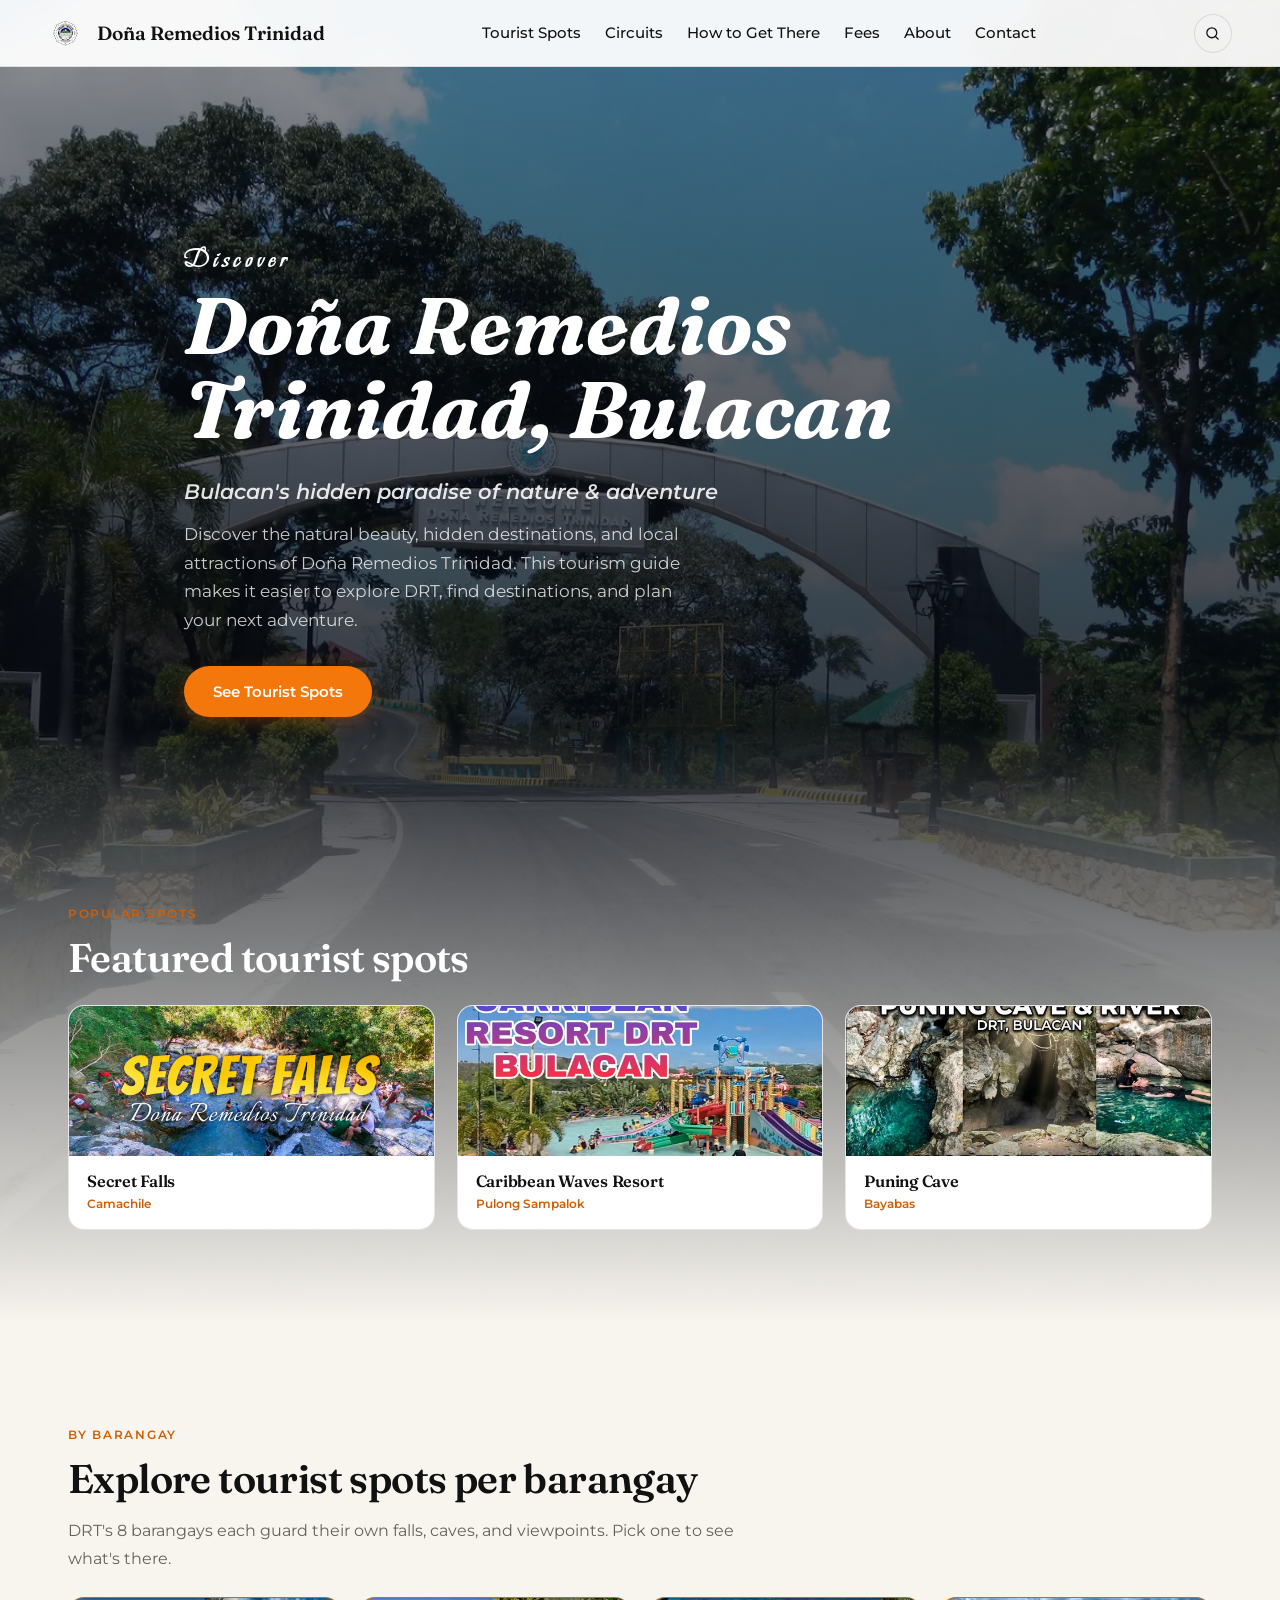
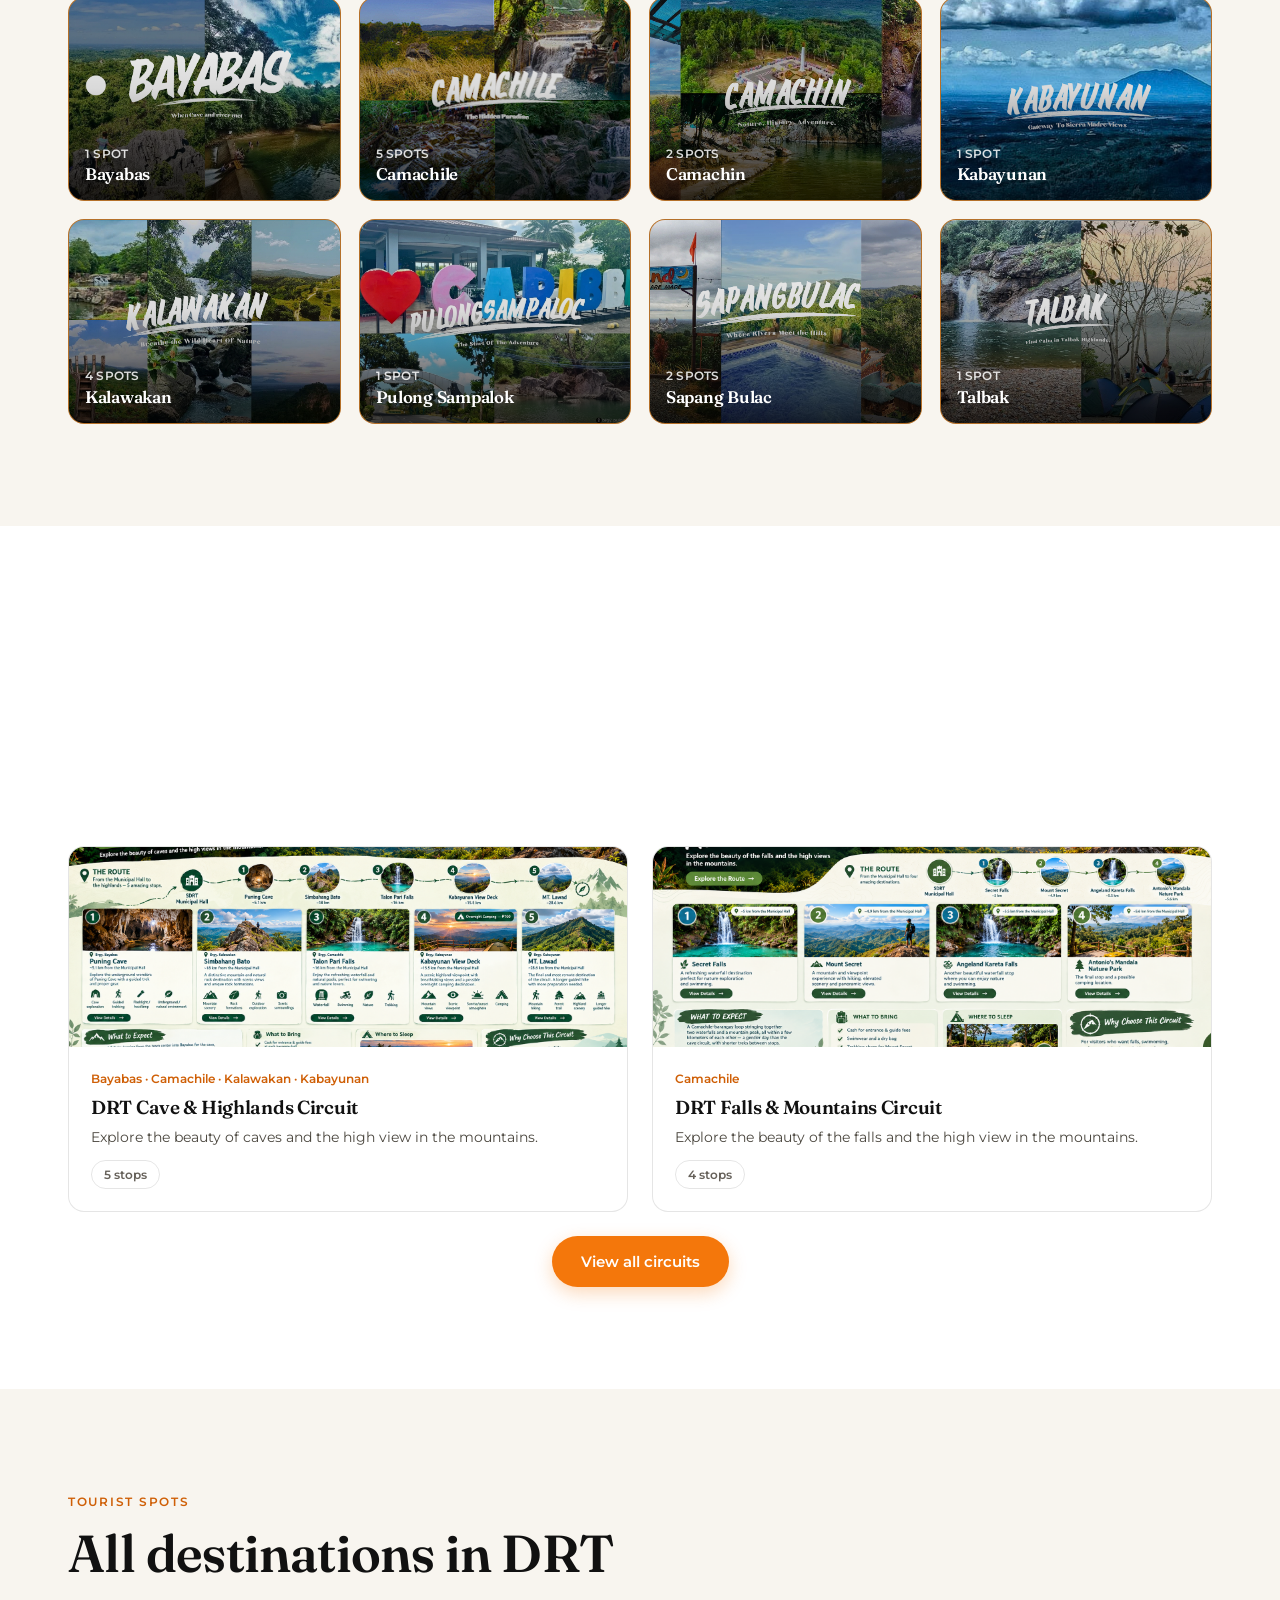
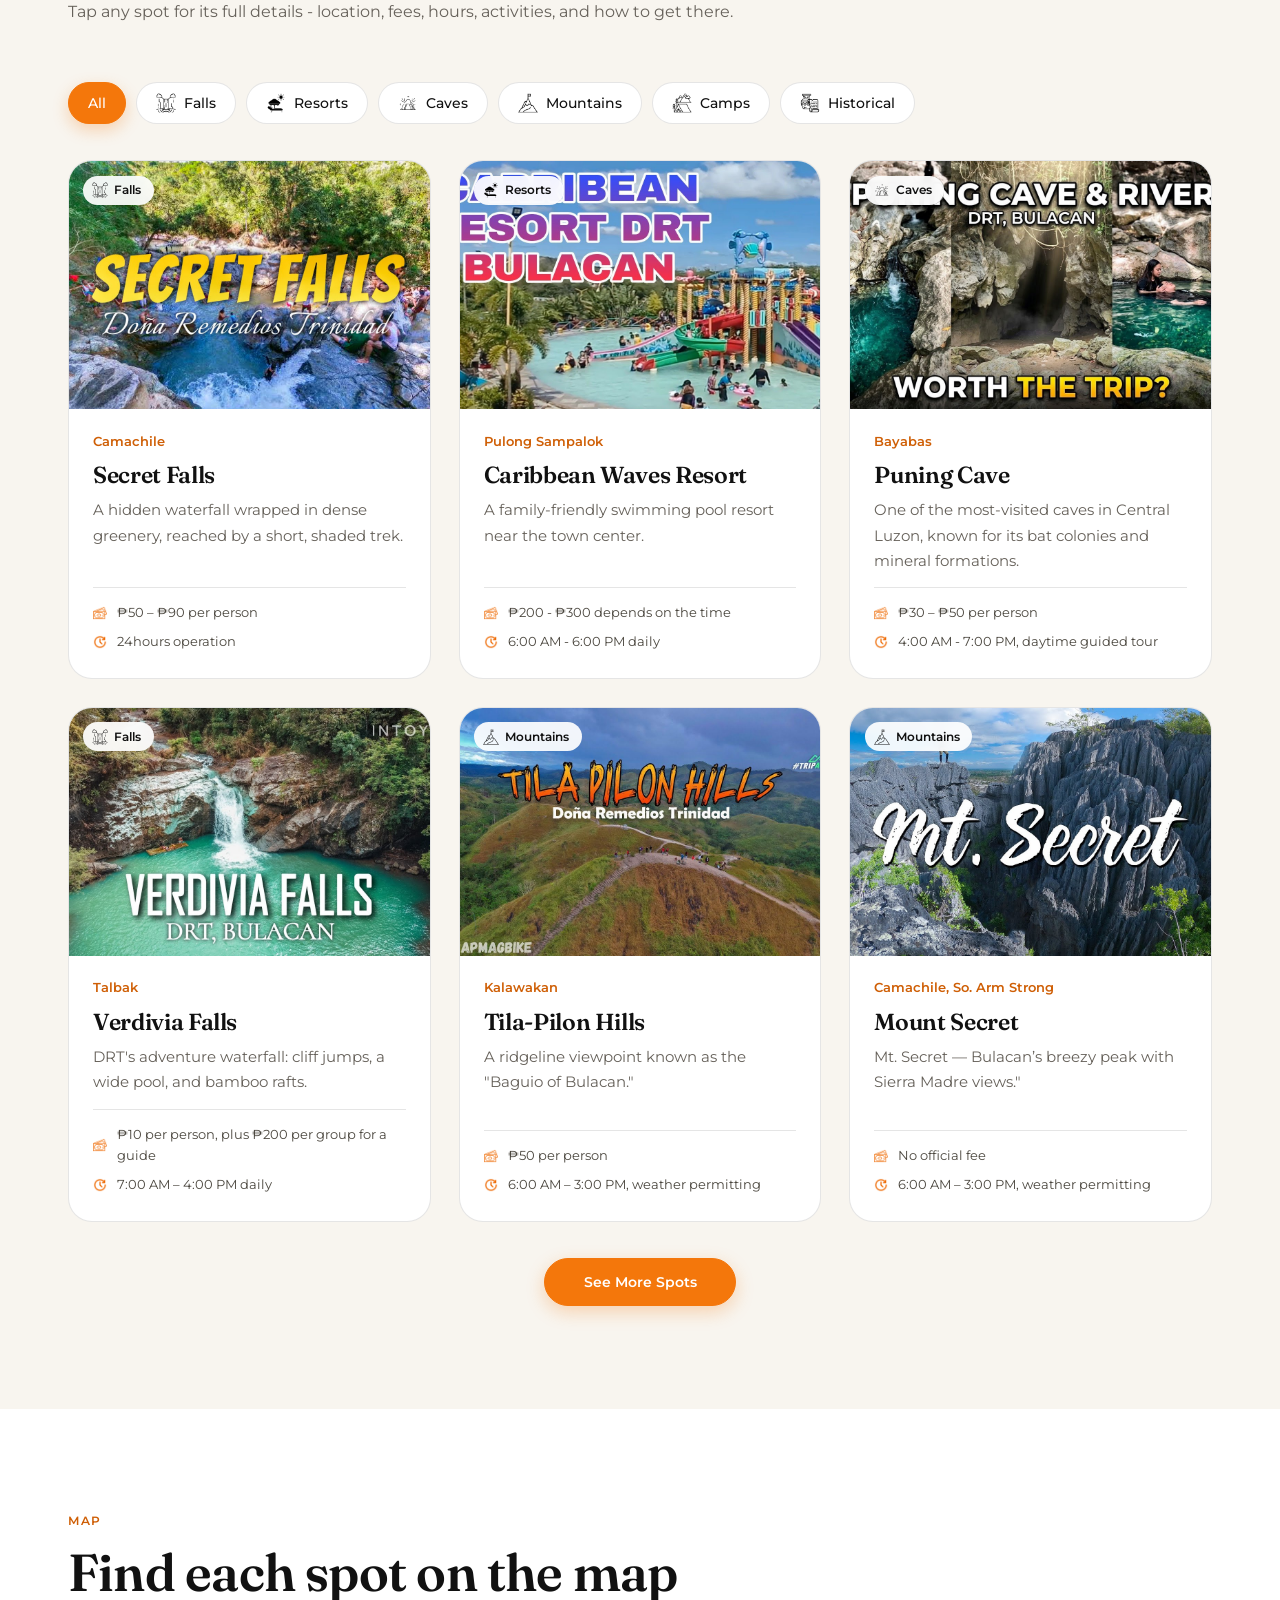
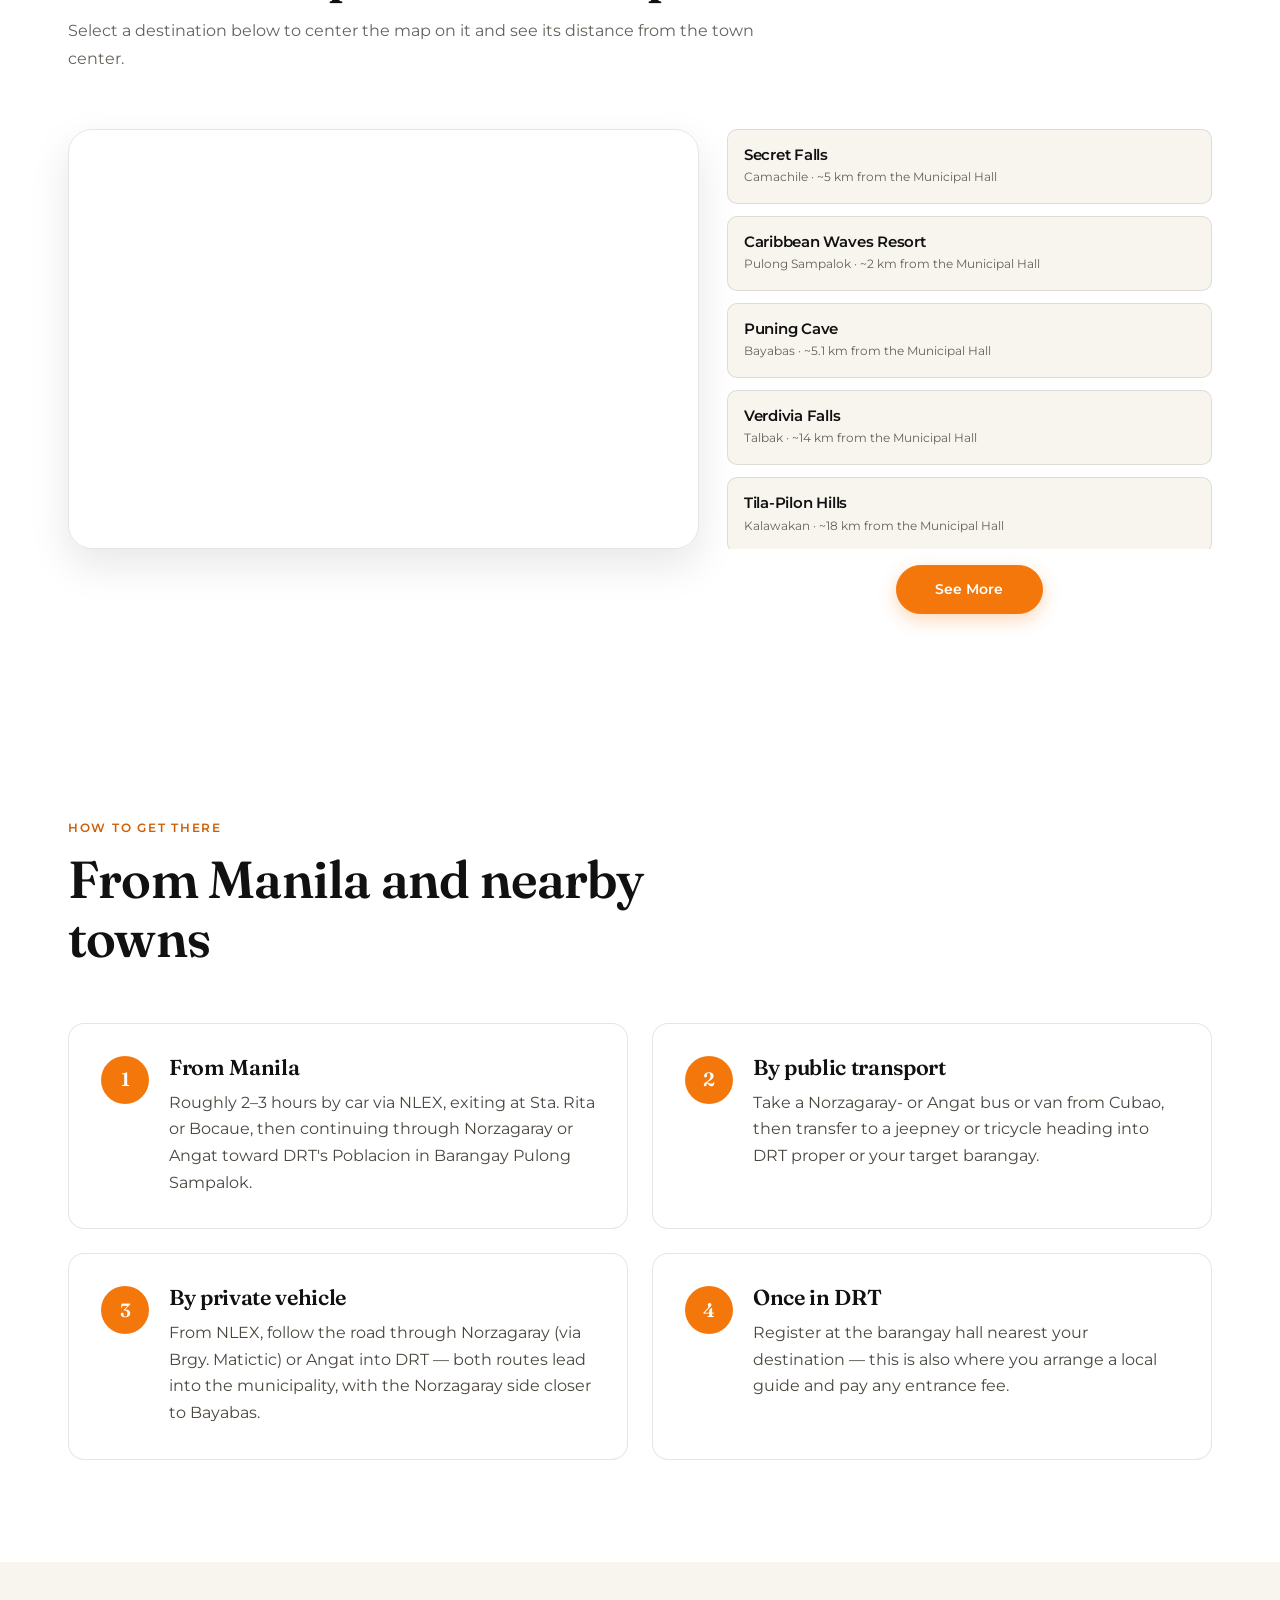
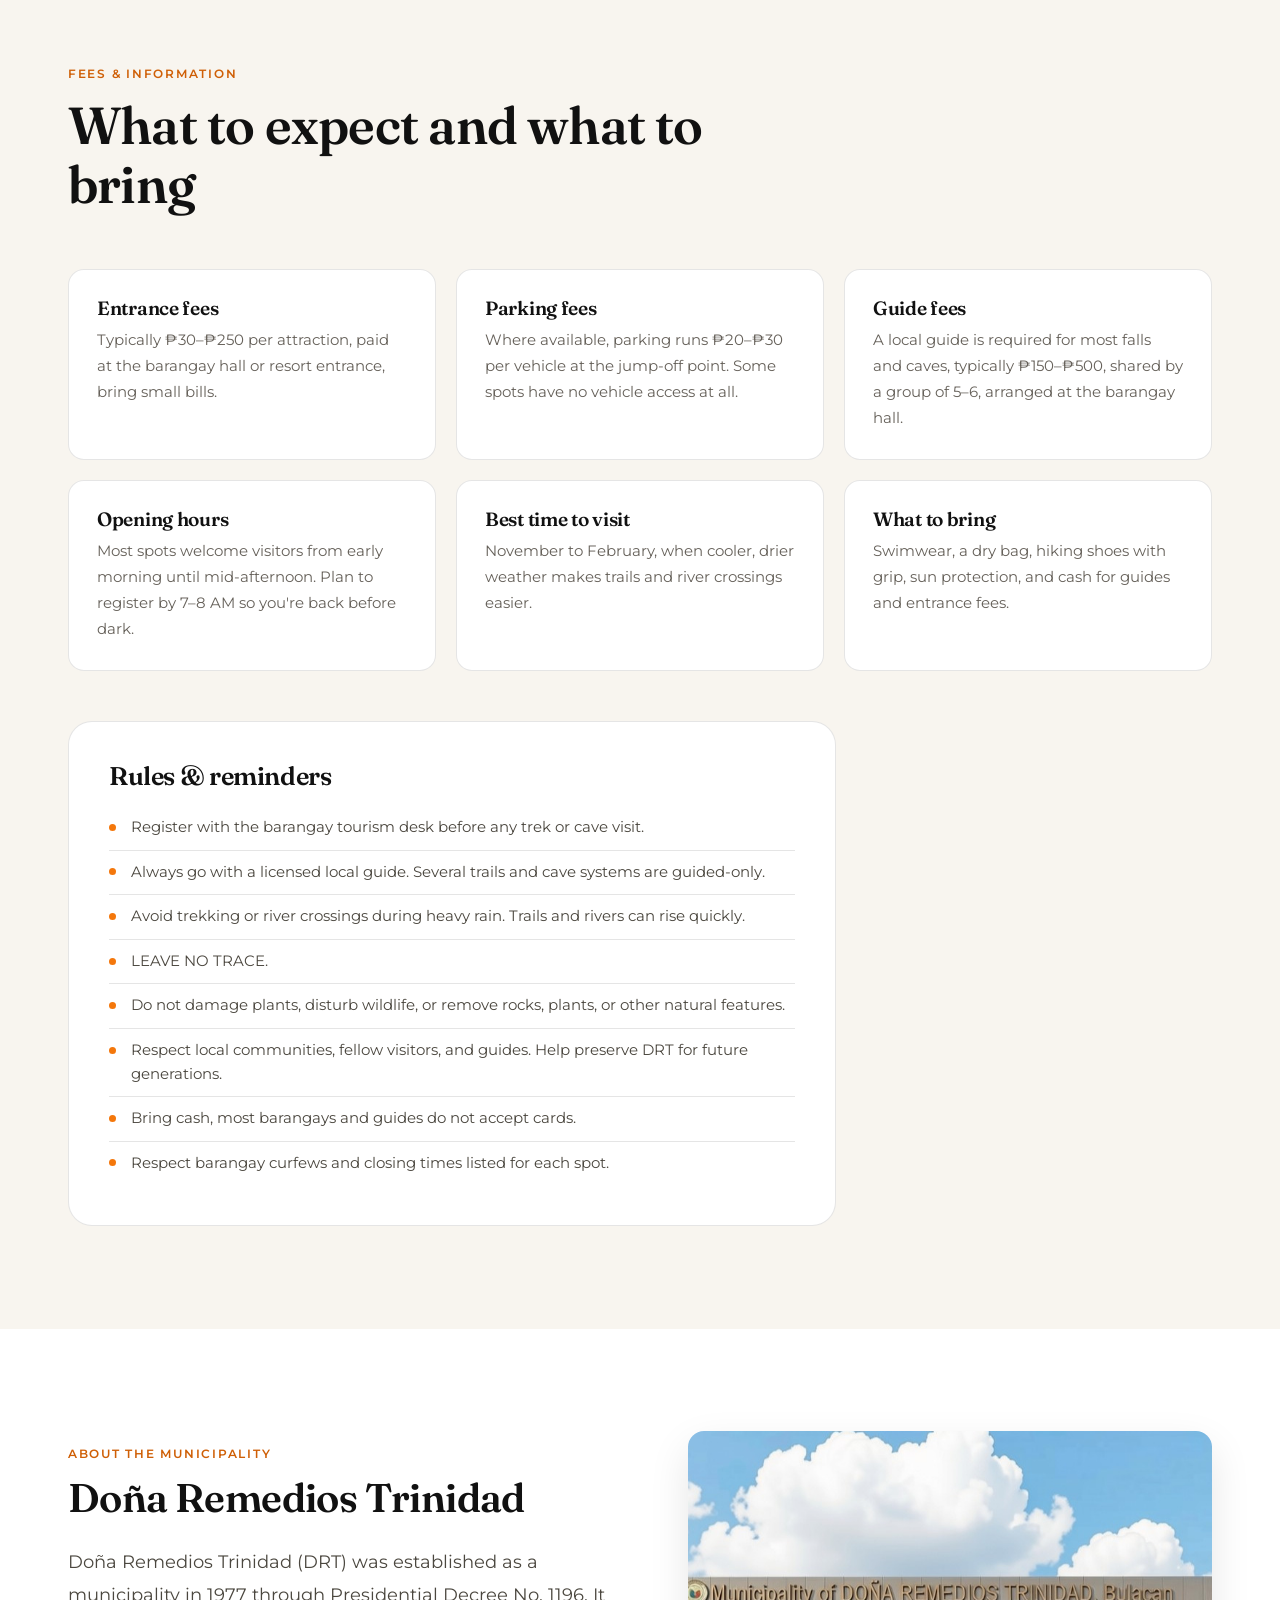
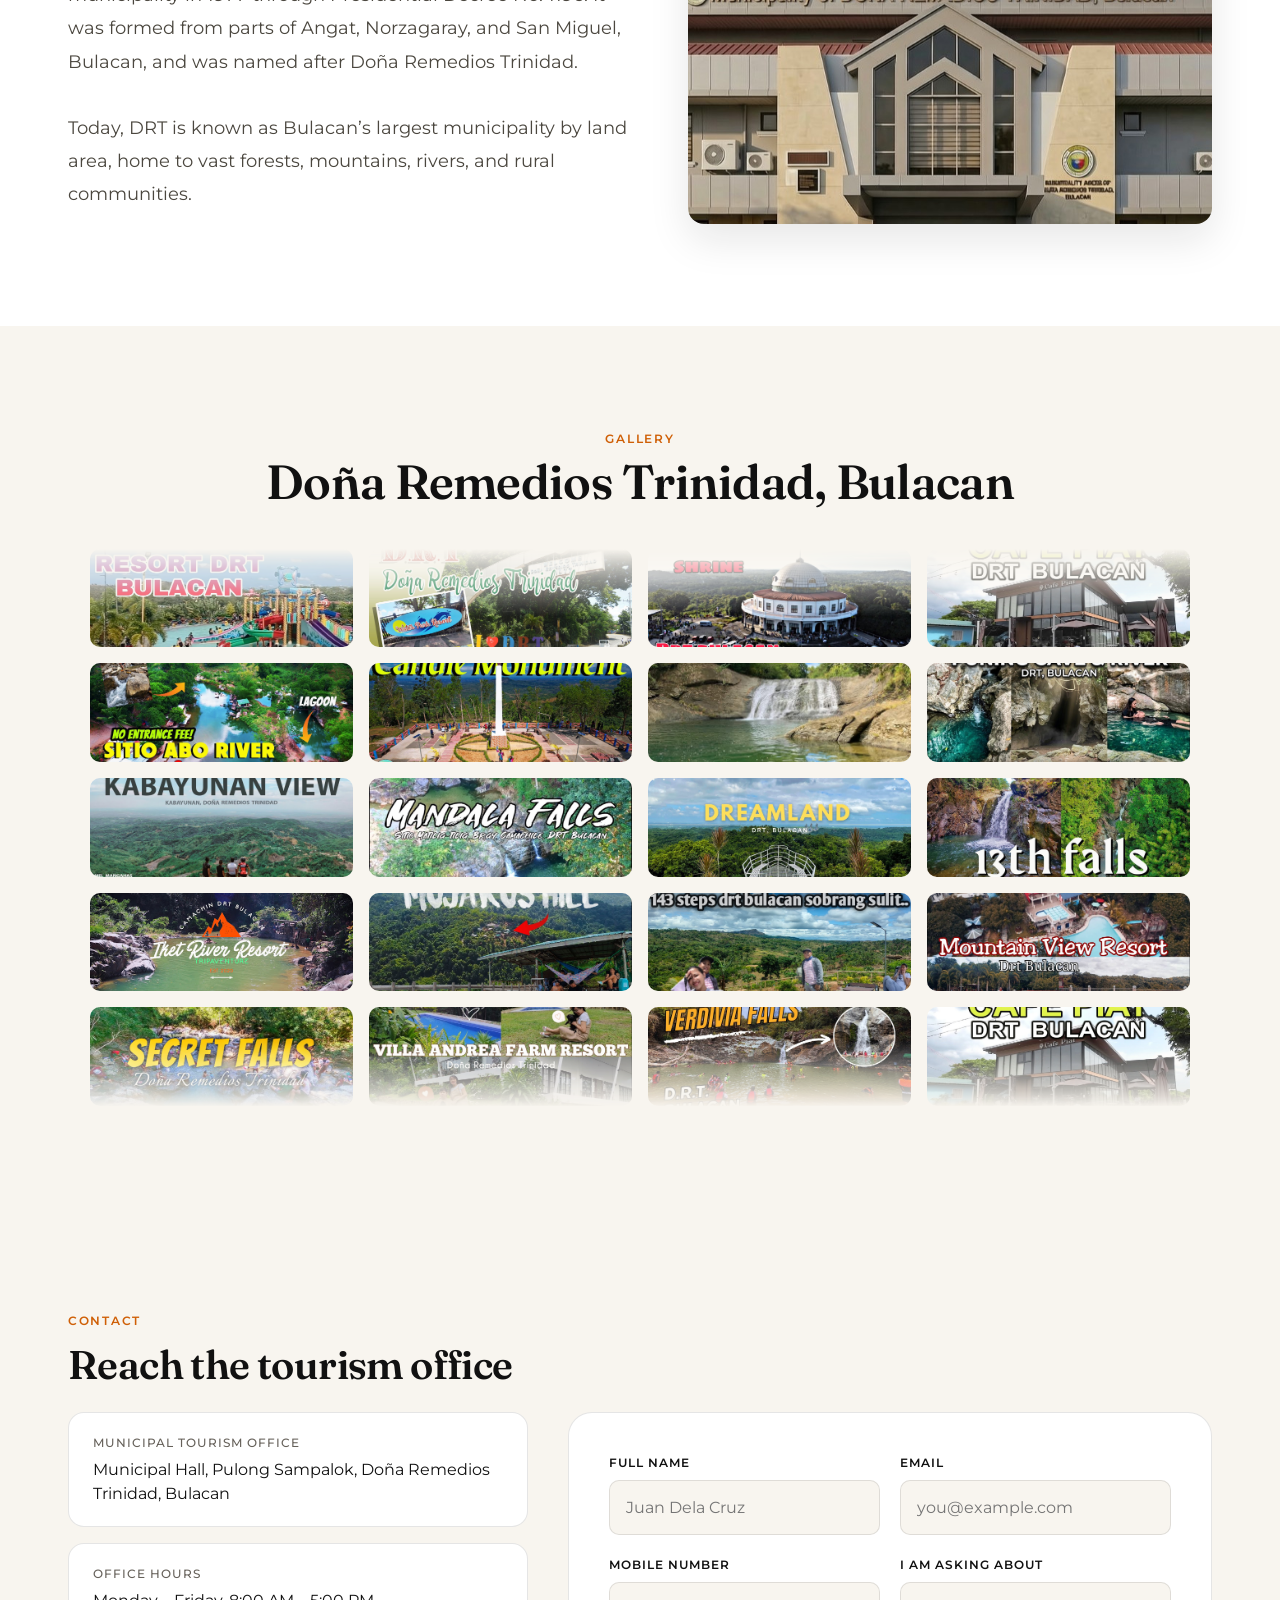
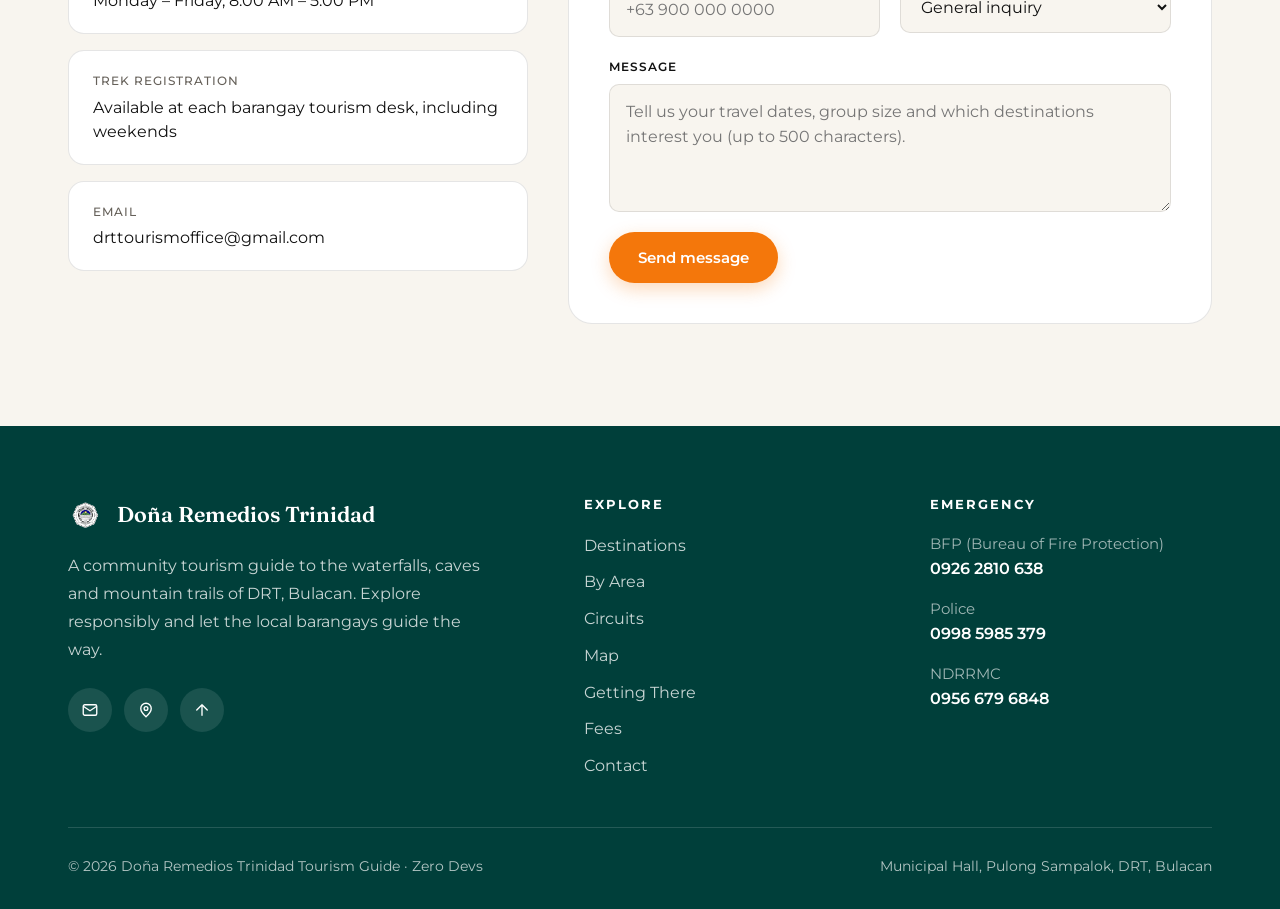
==== commit 38e9792a: "Add files via upload" ====
--- a/index.html
+++ b/index.html
@@ -250,7 +250,7 @@
 </div>
 </div>
 <div class="footer-inner" style="padding-top:1.75rem">
-<span>&#xA9; 2026 Doña Remedios Trinidad Tourism Guide · Rising Devs</span>
+<span>&#xA9; 2026 Doña Remedios Trinidad Tourism Guide · Zero Devs</span>
 <span>Municipal Hall, Pulong Sampalok, DRT, Bulacan</span>
 </div>
 </div>
